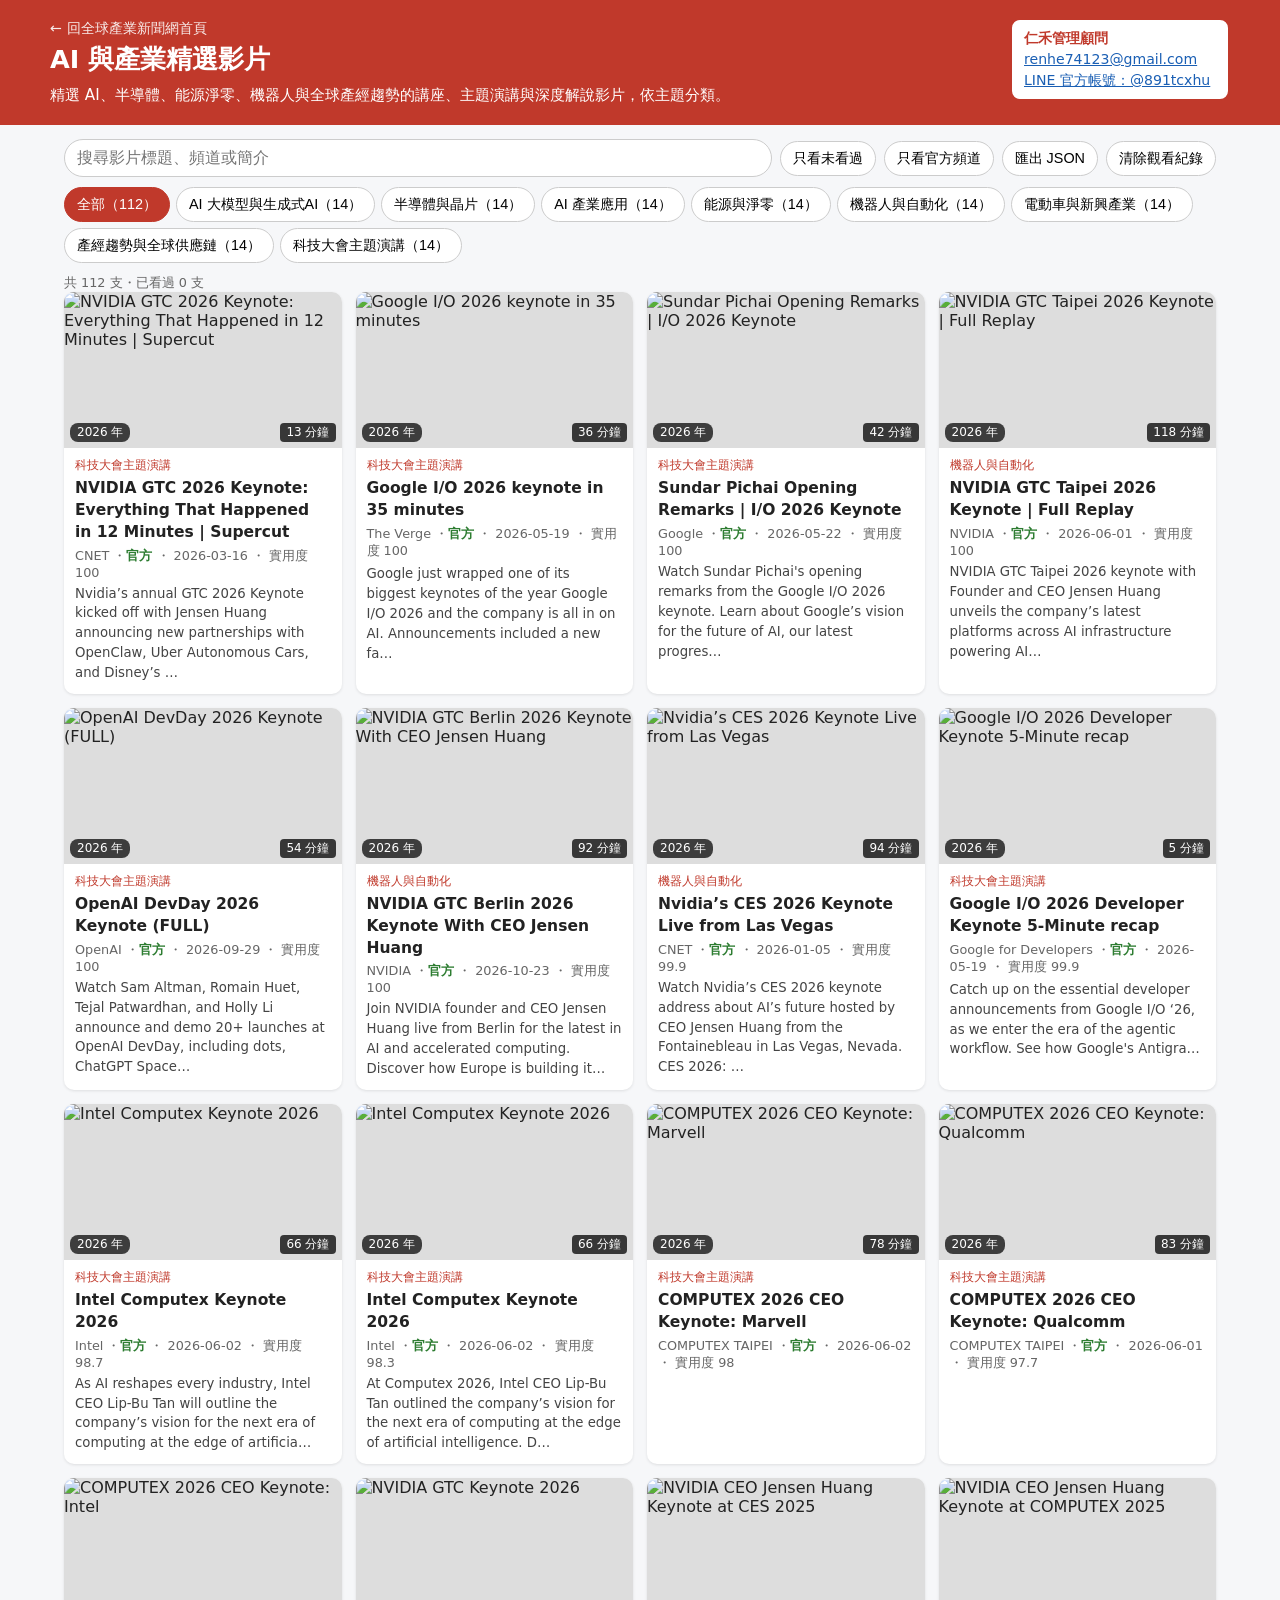
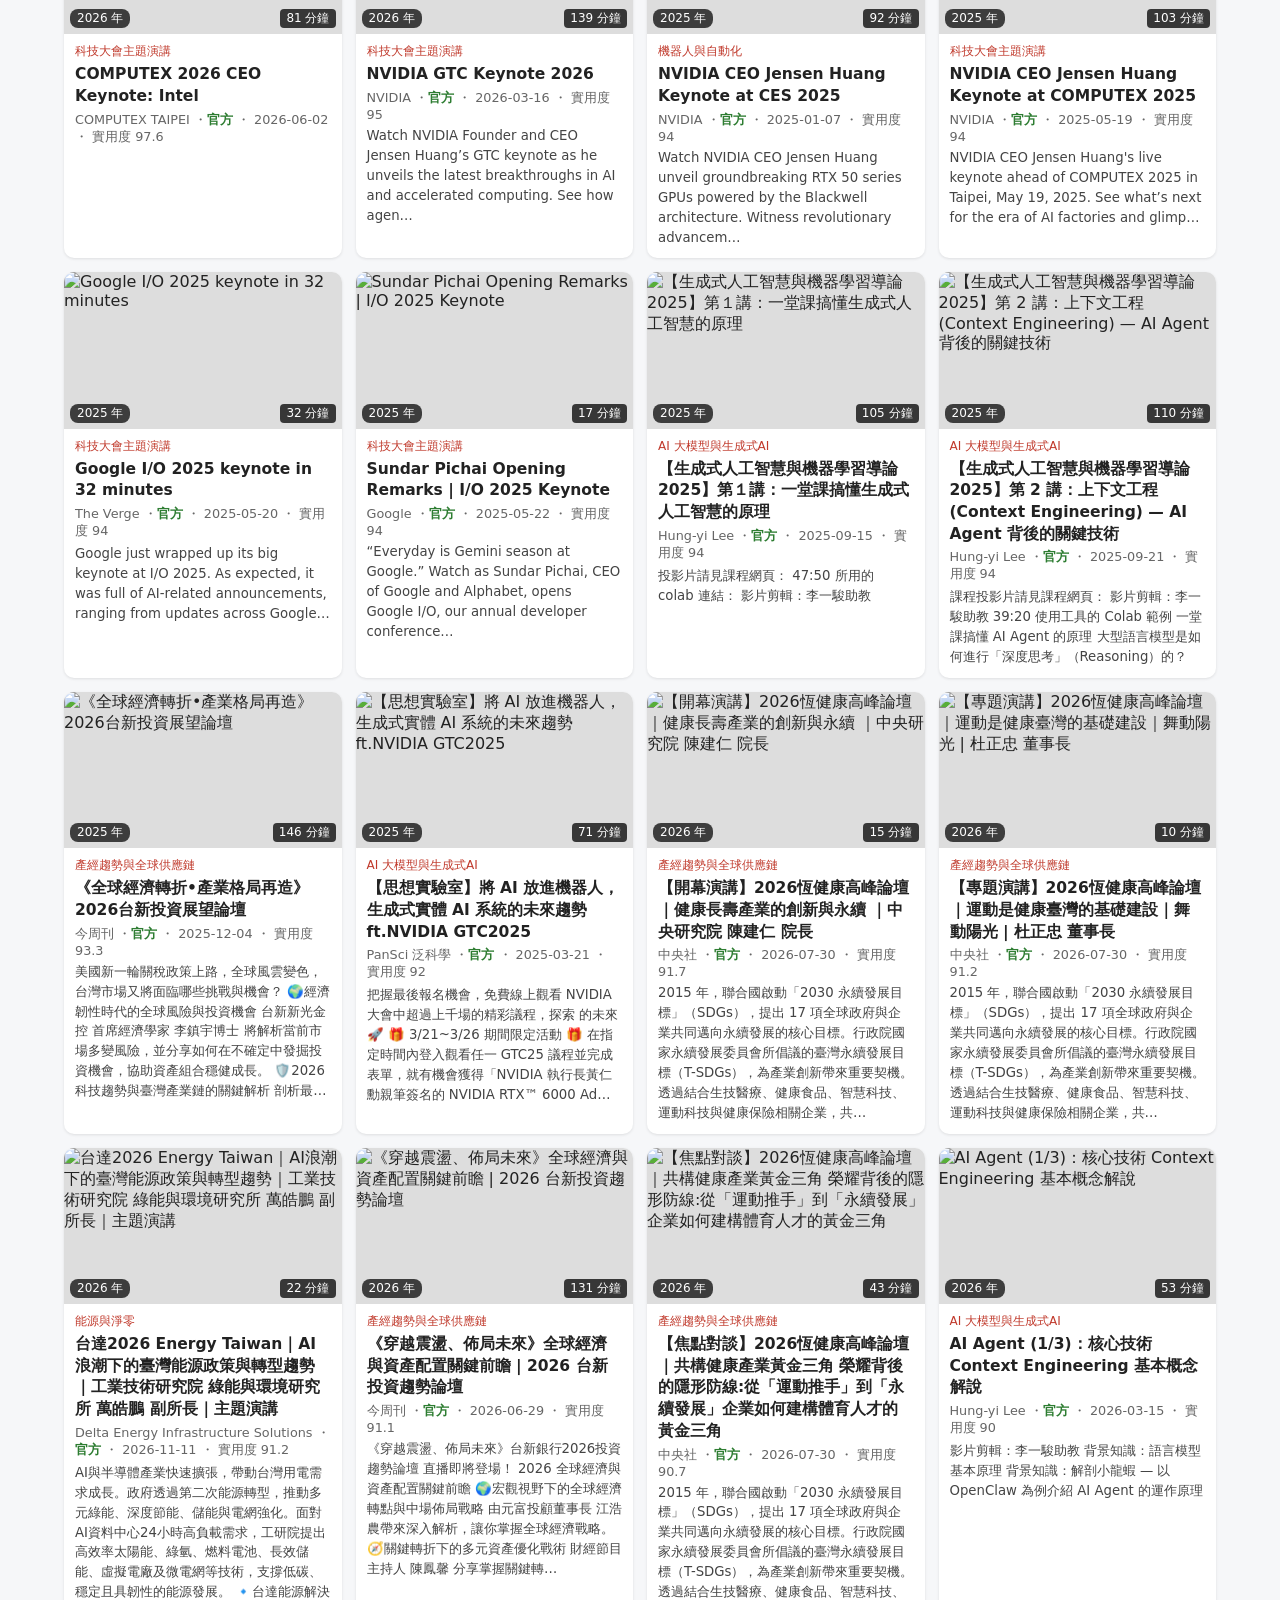
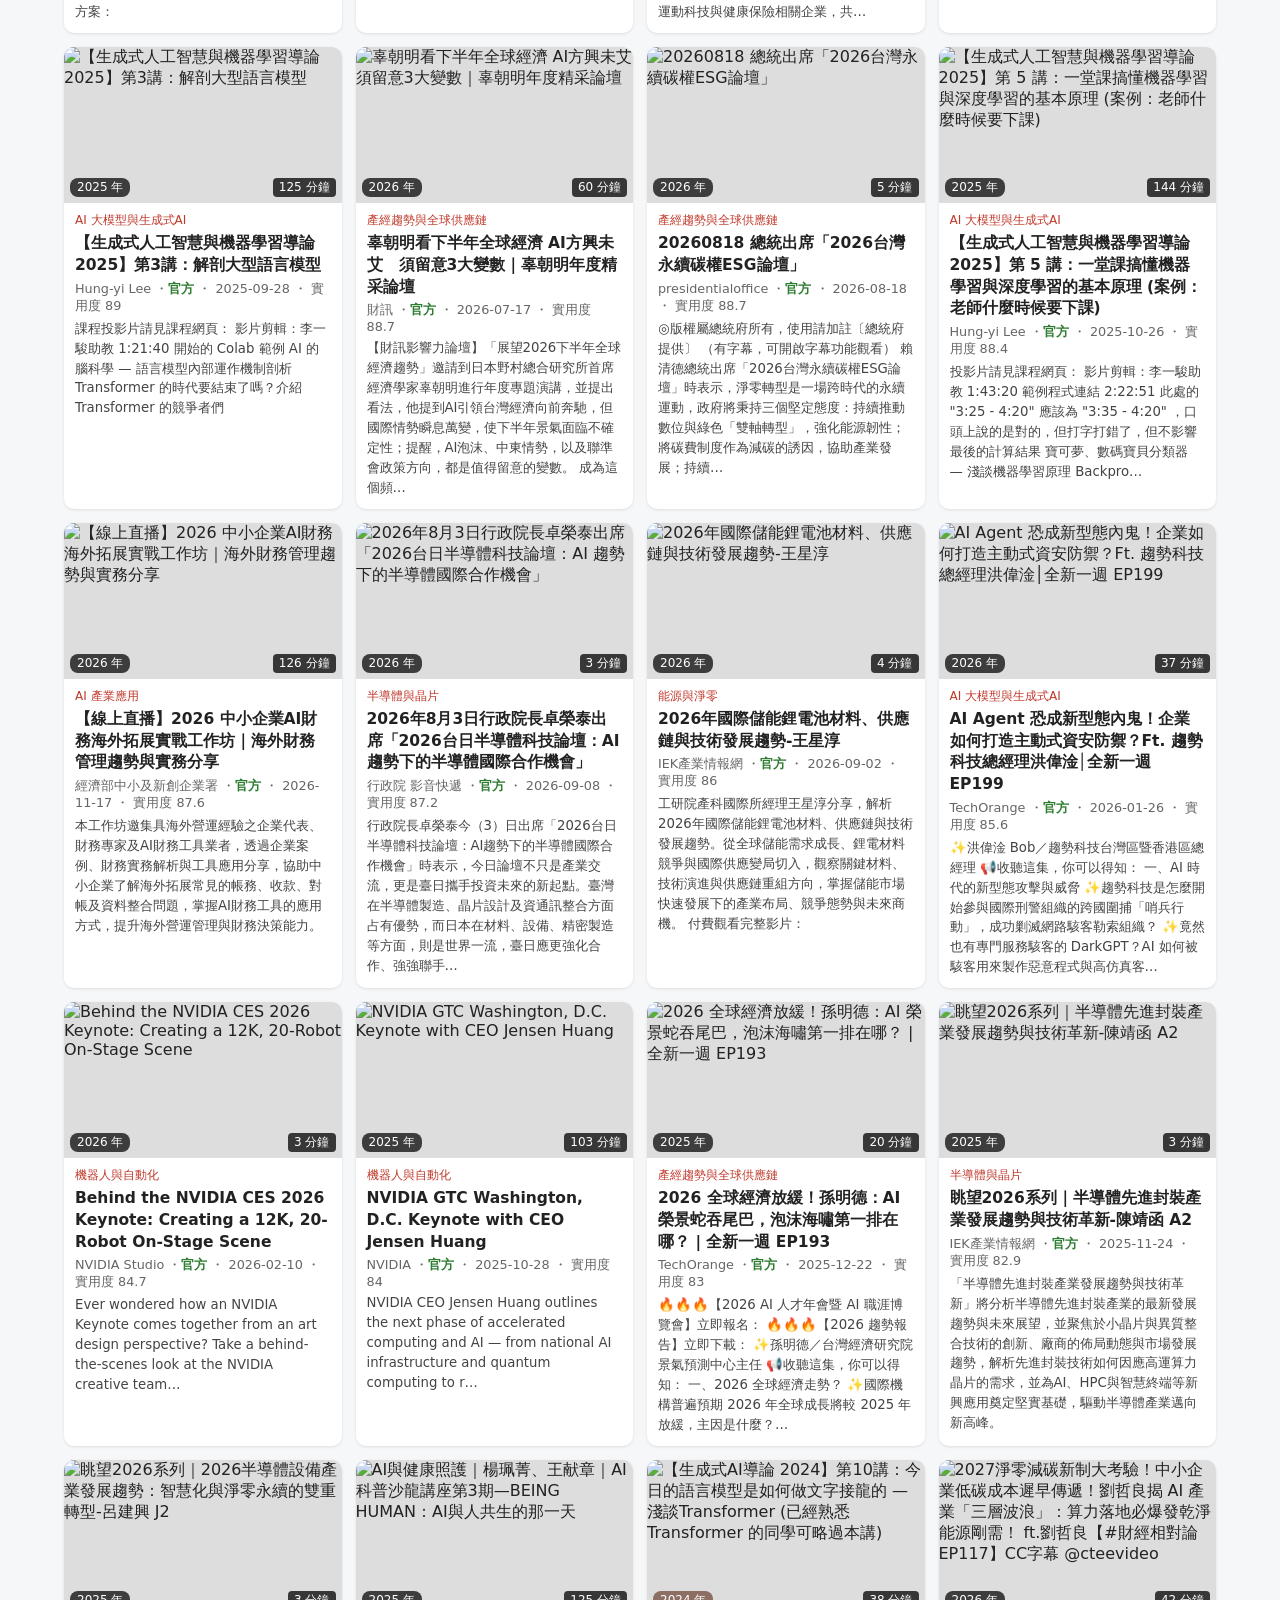
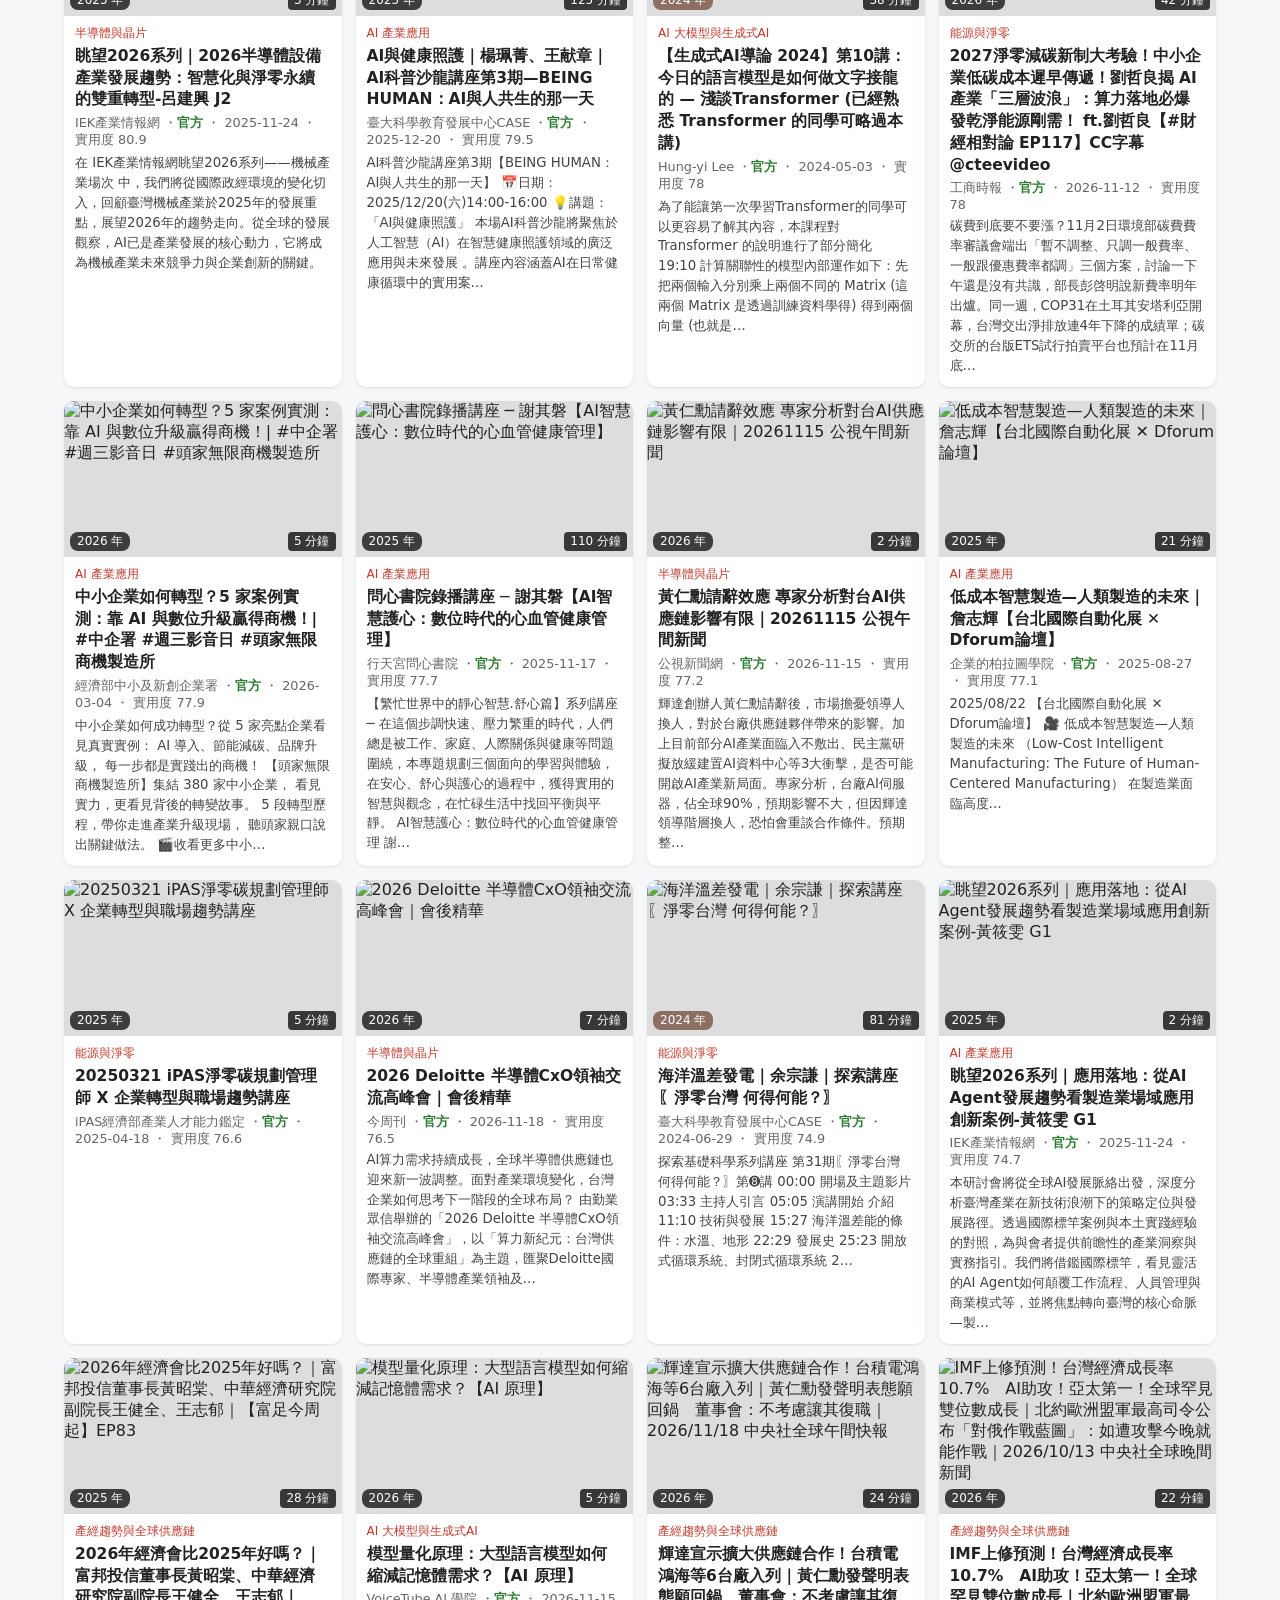
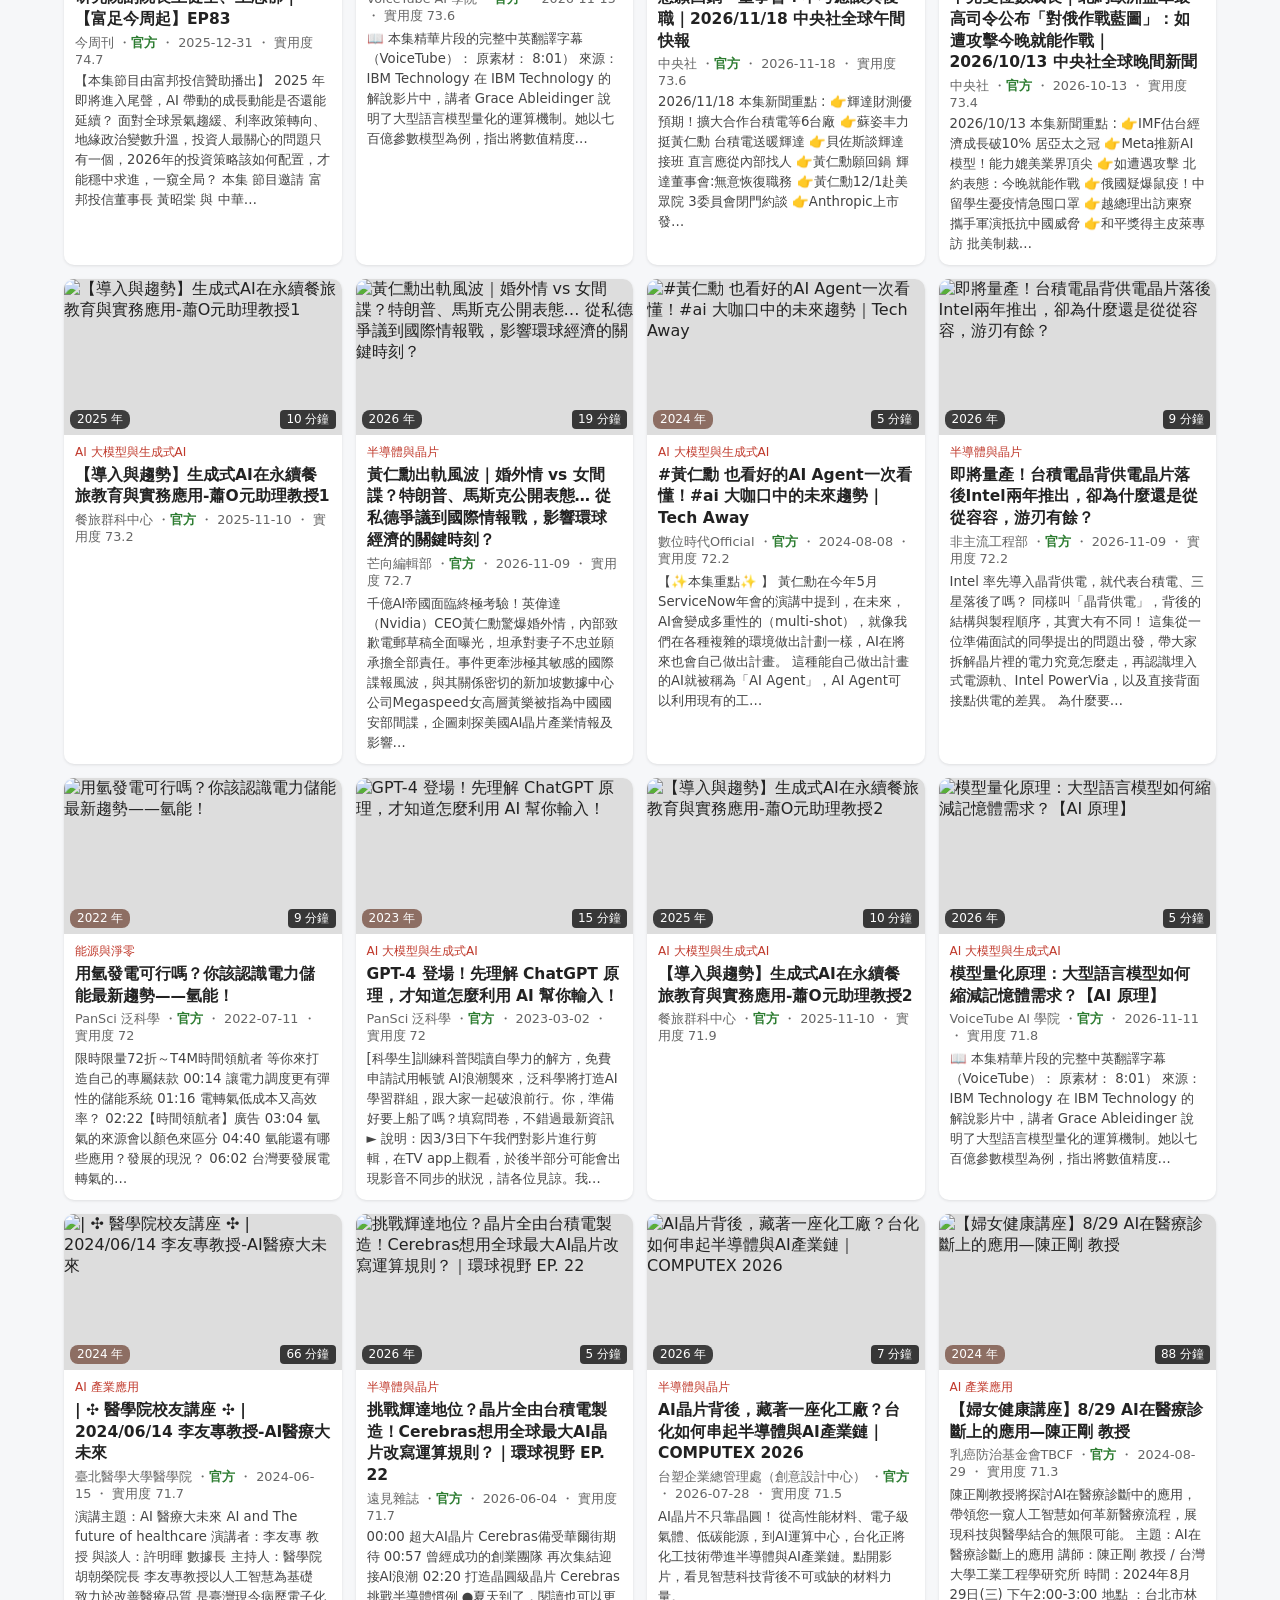
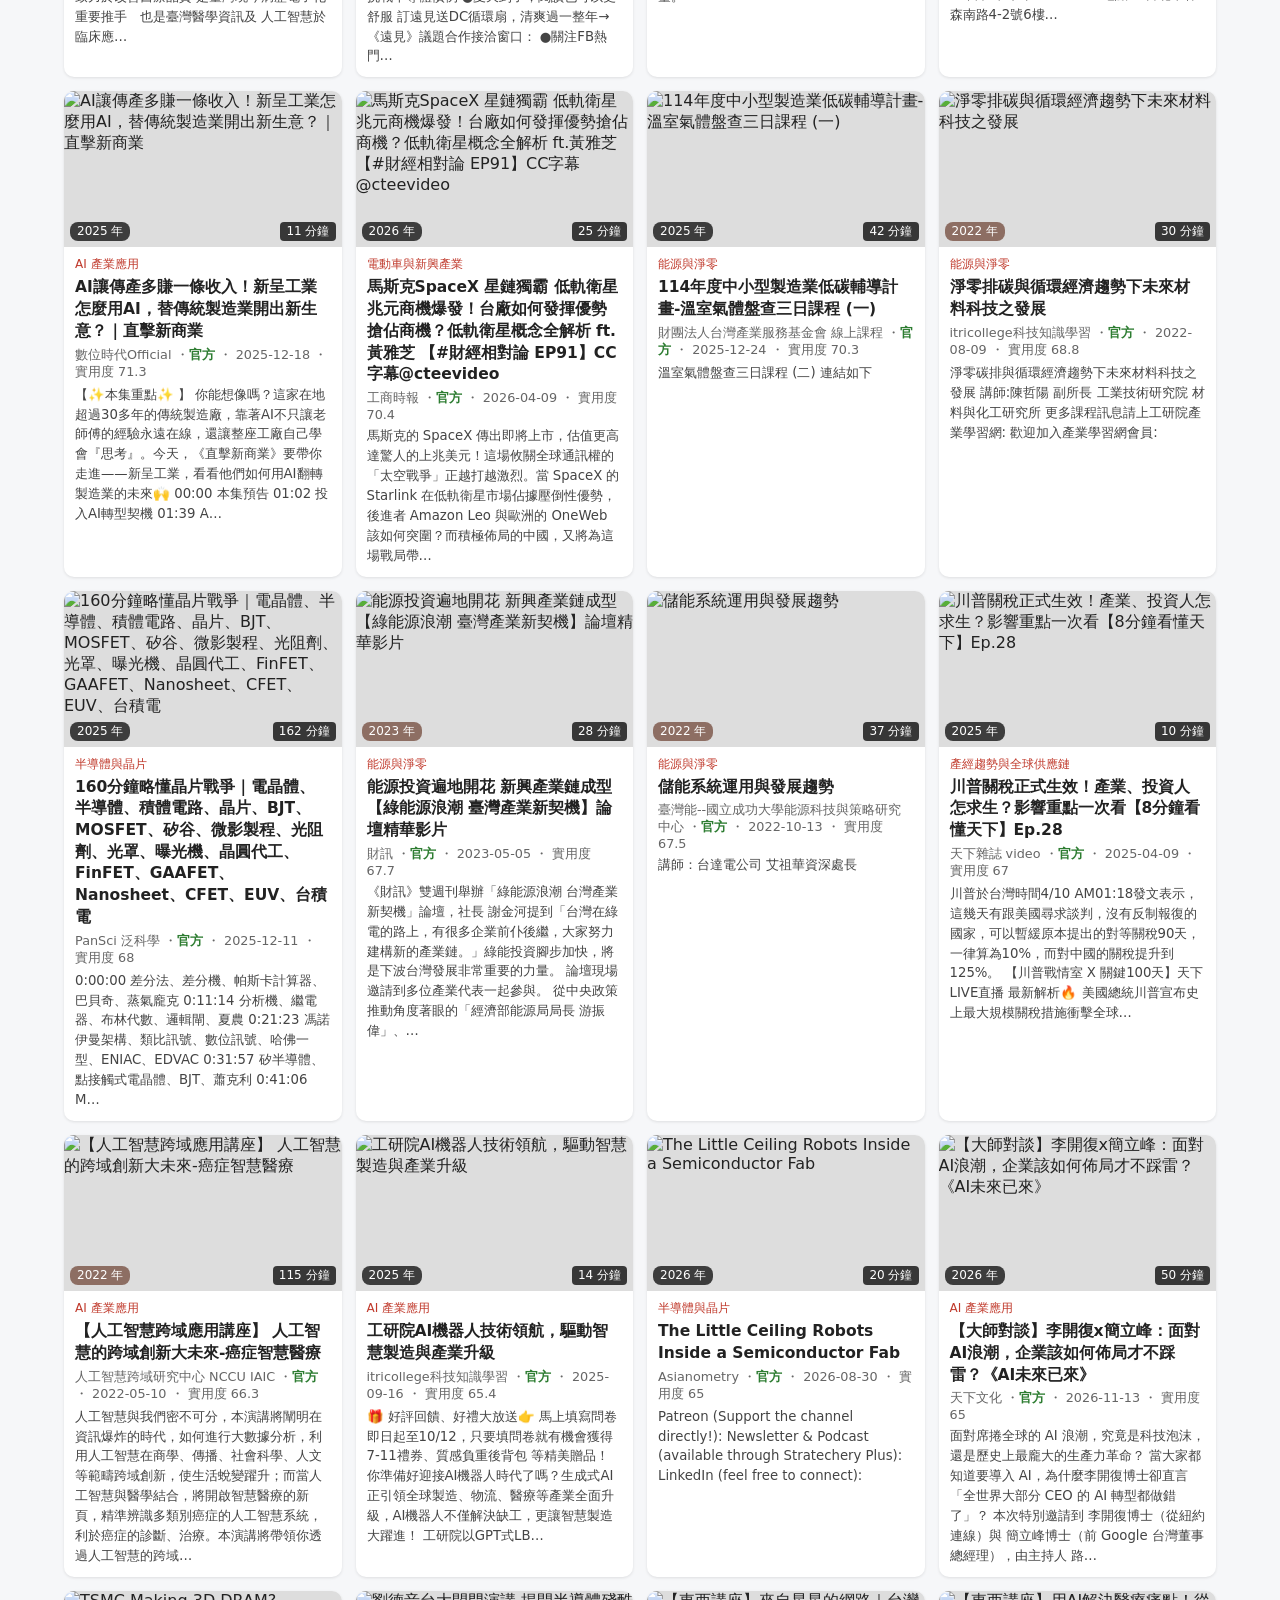
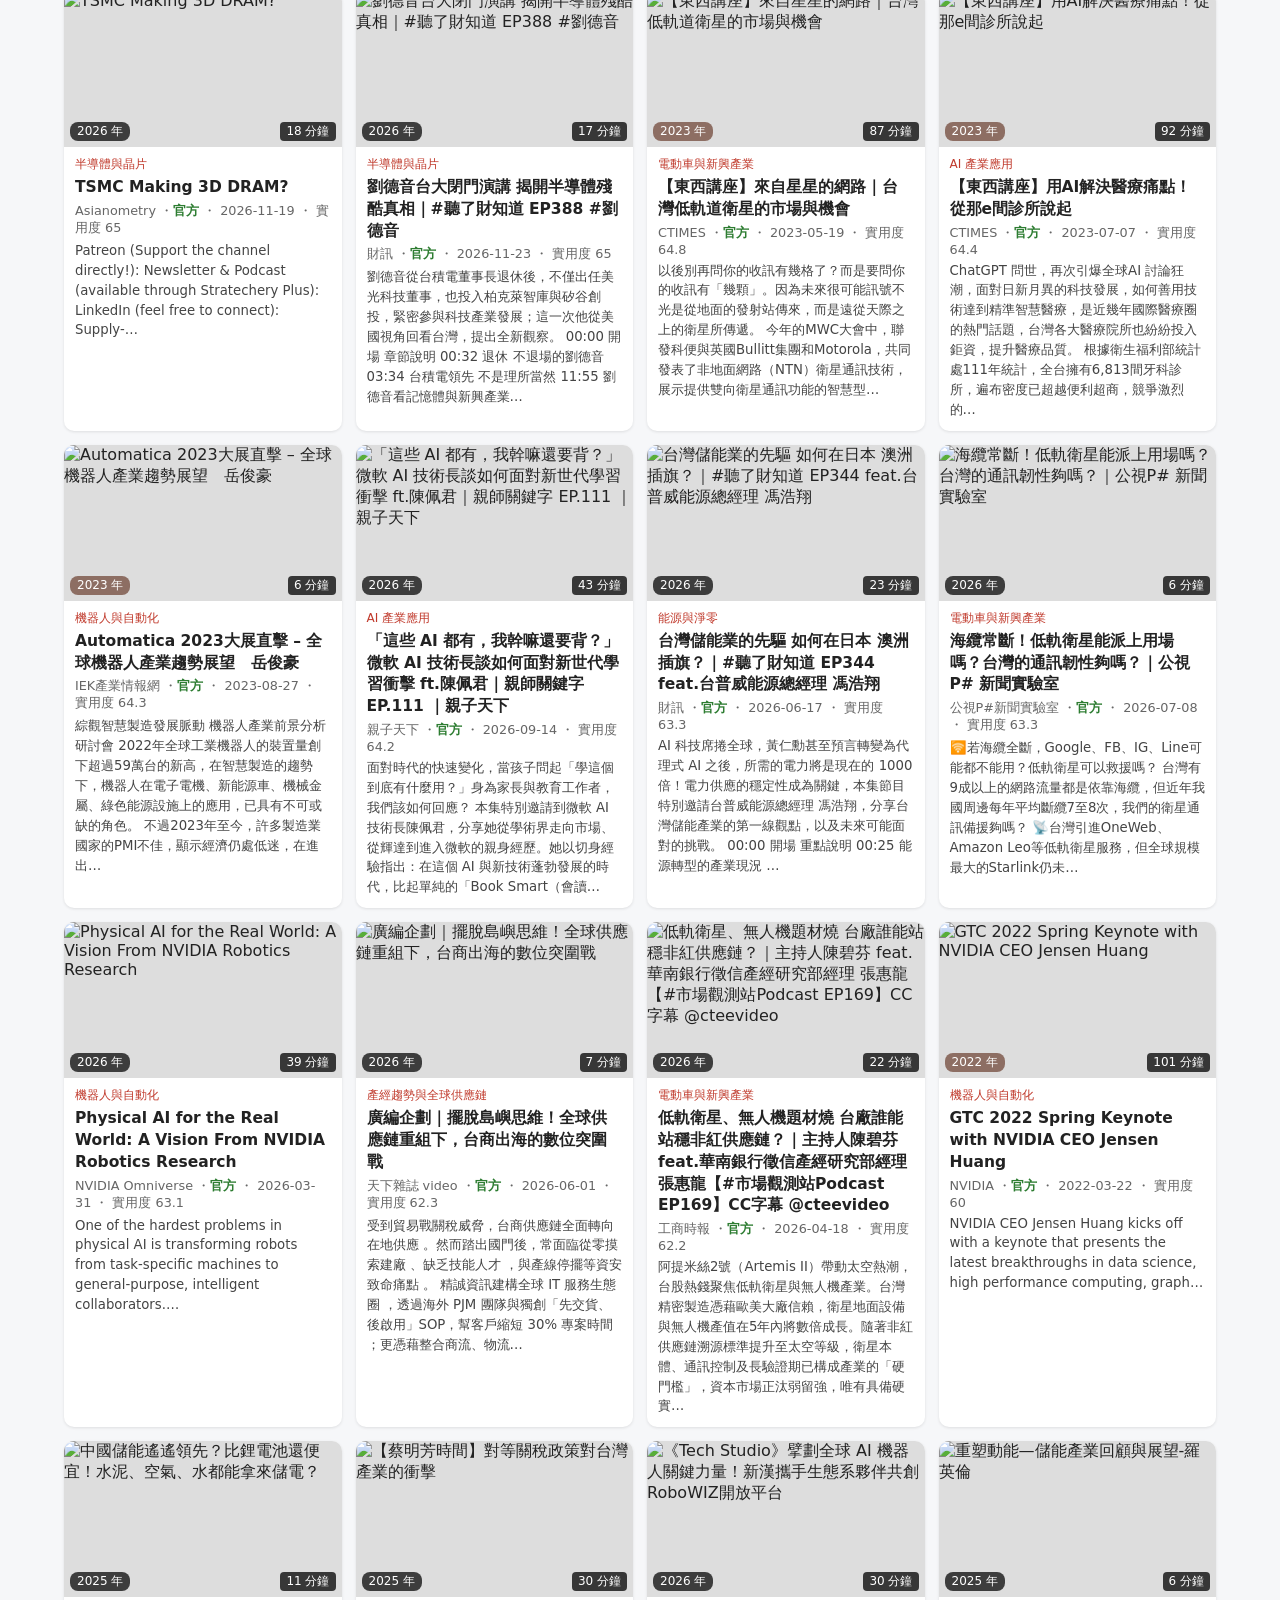
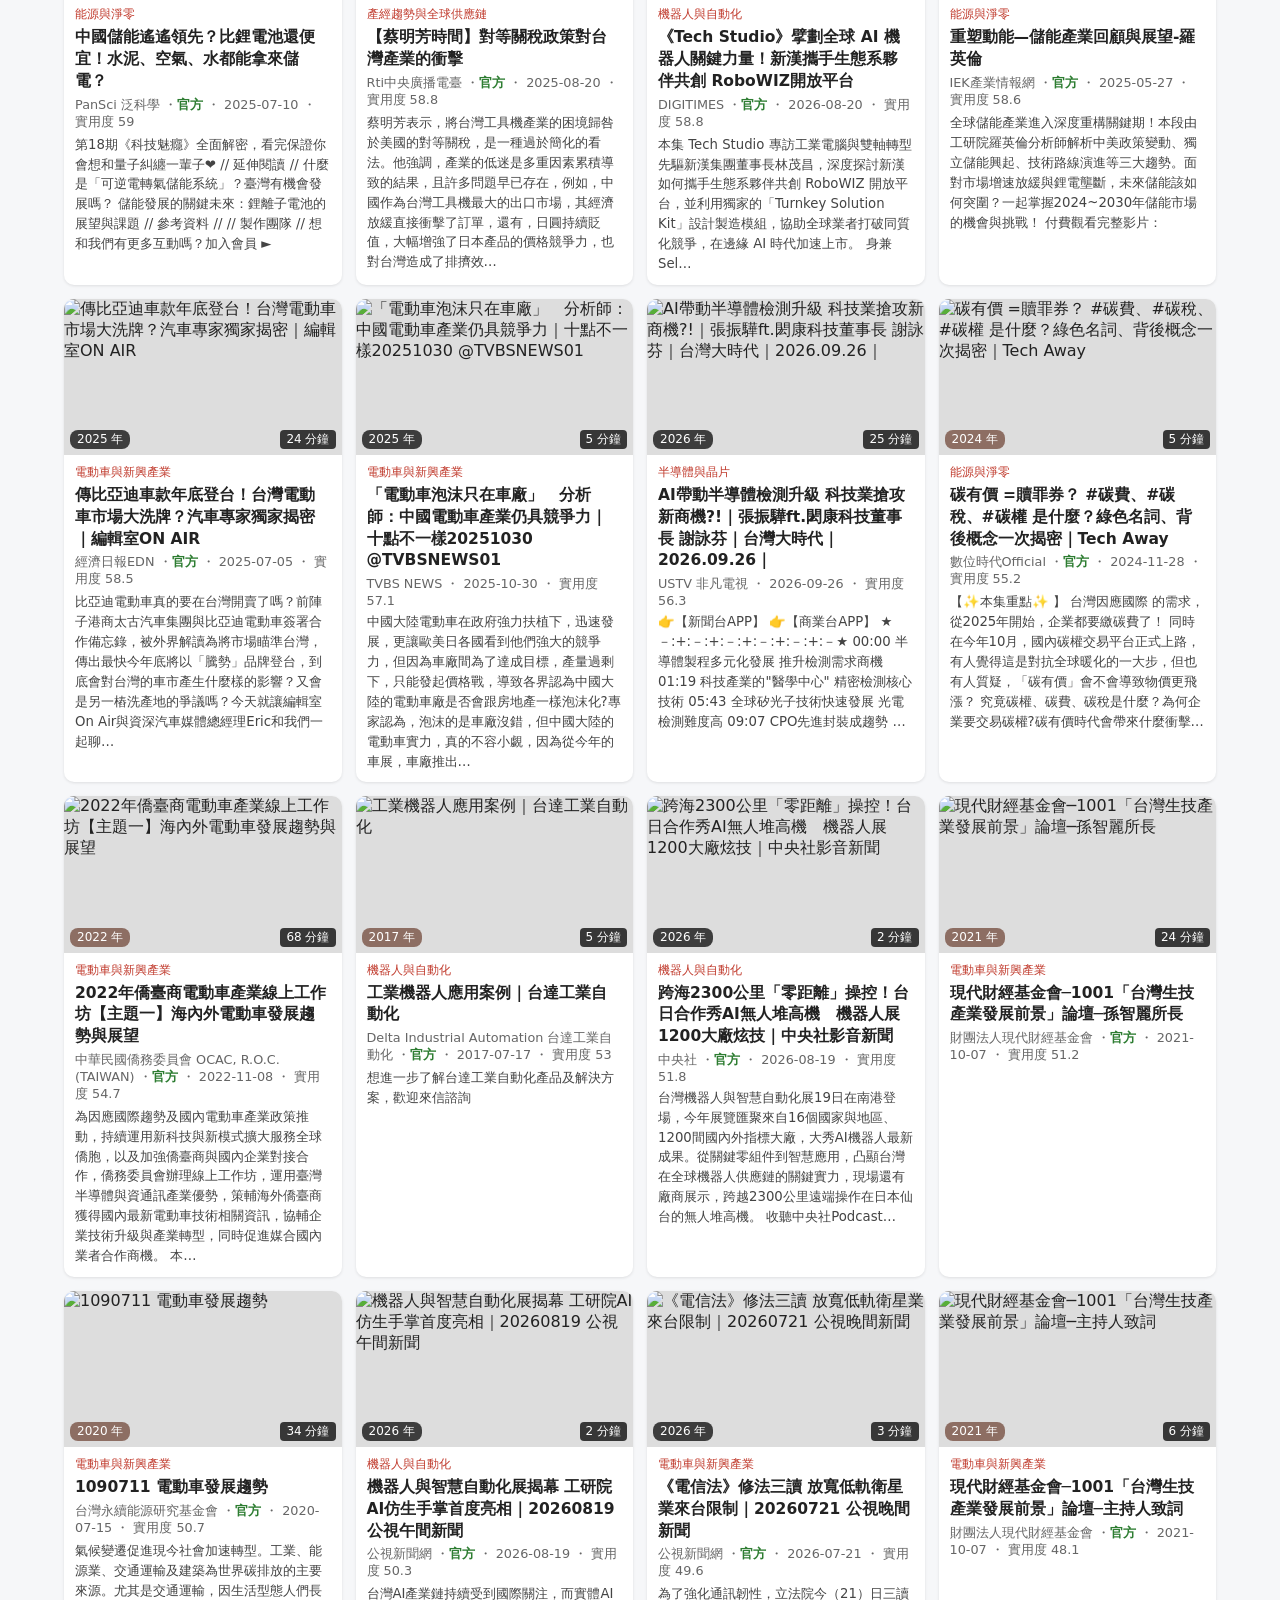
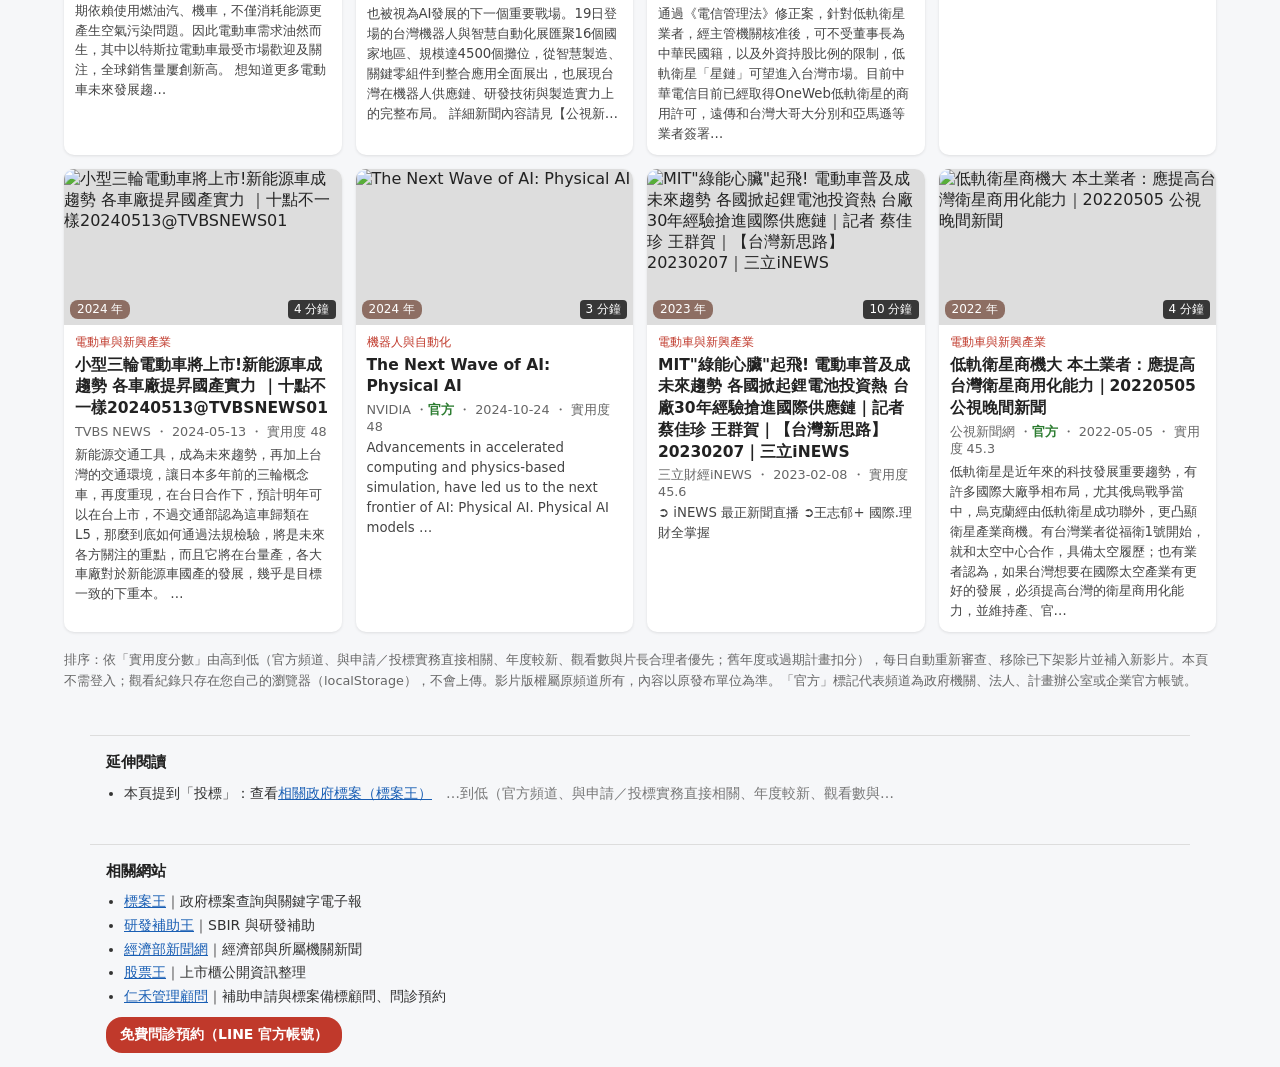
==== videos.html @ 59f11249 "新聞更新 2026-11-25 05:34" ====
<!doctype html><html lang="zh-Hant-TW"><head><meta charset="utf-8"><!-- Google tag (gtag.js) -->
<script async src="https://www.googletagmanager.com/gtag/js?id=G-7374EDFKBH"></script>
<script>window.dataLayer=window.dataLayer||[];function gtag(){dataLayer.push(arguments);}gtag('js',new Date());gtag('config','G-7374EDFKBH');</script>
<meta name="viewport" content="width=device-width,initial-scale=1">
<title>AI 與產業精選影片｜全球產業新聞網</title><meta name="description" content="精選 AI、半導體、能源淨零、機器人與全球產經趨勢的講座、主題演講與深度解說影片，依主題分類。">
<style>
:root{--c:#c0392b}*{box-sizing:border-box}body{margin:0;font-family:system-ui,"Noto Sans TC","PingFang TC",sans-serif;background:#f6f7f9;color:#222}
header{background:var(--c);color:#fff;padding:18px 16px}header .in{max-width:1180px;margin:auto;display:flex;gap:16px;justify-content:space-between;align-items:flex-start;flex-wrap:wrap}
header a.home{color:#fff;text-decoration:none;font-size:.9rem;opacity:.9}h1{margin:4px 0 6px;font-size:1.6rem}header p{margin:0;max-width:720px;line-height:1.6;font-size:.95rem}
.ad{background:#fff;color:#333;border:2px solid var(--c);border-radius:10px;padding:8px 12px;line-height:1.5;font-size:.88rem;min-width:220px}.ad b{color:var(--c)}.ad a{color:#1a5fb4}
main{max-width:1180px;margin:auto;padding:14px}
.bar{display:flex;flex-wrap:wrap;gap:8px;align-items:center;margin-bottom:10px}.bar input{flex:1;min-width:200px;padding:9px 12px;border:1px solid #ccc;border-radius:20px;font-size:1rem}
.btn{border:1px solid #ccc;background:#fff;border-radius:18px;padding:7px 12px;cursor:pointer;font-size:.9rem}.btn.on{background:var(--c);color:#fff;border-color:var(--c)}
.chips{display:flex;flex-wrap:wrap;gap:6px;margin-bottom:12px}
.grid{display:grid;grid-template-columns:repeat(auto-fill,minmax(260px,1fr));gap:14px}
.card{background:#fff;border-radius:10px;overflow:hidden;box-shadow:0 1px 3px rgba(0,0,0,.1);display:flex;flex-direction:column;cursor:pointer}
.th{position:relative;aspect-ratio:16/9;background:#ddd}.th img{width:100%;height:100%;object-fit:cover;display:block}.th .dur{position:absolute;right:6px;bottom:6px;background:rgba(0,0,0,.75);color:#fff;font-size:.75rem;padding:1px 6px;border-radius:4px}
.th .seen{position:absolute;left:6px;top:6px;background:#2e7d32;color:#fff;font-size:.75rem;padding:1px 6px;border-radius:4px}
.card.watched .th img{opacity:.55}.bd{padding:9px 11px 11px;display:flex;flex-direction:column;gap:4px}.bd h3{font-size:.97rem;margin:0;line-height:1.4}
.yr{position:absolute;left:6px;bottom:6px;background:rgba(0,0,0,.72);color:#fff;font-size:.75rem;padding:1px 7px;border-radius:8px}.yr.old{background:#8d6e63}.meta{font-size:.8rem;color:#666}.off{color:#2e7d32;font-weight:600}.sum{font-size:.83rem;color:#444;line-height:1.5}.tag{font-size:.75rem;color:var(--c)}
#modal{position:fixed;inset:0;background:rgba(0,0,0,.8);display:none;align-items:center;justify-content:center;z-index:99;padding:12px}#modal .box{width:min(960px,100%)}#modal iframe{width:100%;aspect-ratio:16/9;border:0;background:#000}
#modal .x{color:#fff;text-align:right;cursor:pointer;font-size:1.4rem}#modal .lk{color:#fff;font-size:.85rem;margin-top:6px}#modal .lk a{color:#9cf}
.note{font-size:.8rem;color:#666;margin:18px 0 6px;line-height:1.6}
</style></head><body>
<header><div class="in"><div><a class="home" href="/">← 回全球產業新聞網首頁</a><h1>AI 與產業精選影片</h1><p>精選 AI、半導體、能源淨零、機器人與全球產經趨勢的講座、主題演講與深度解說影片，依主題分類。</p></div><div class="ad"><b>仁禾管理顧問</b><br><a href="mailto:renhe74123@gmail.com">renhe74123@gmail.com</a><br><a href="https://line.me/R/ti/p/@891tcxhu" target="_blank" rel="noopener">LINE 官方帳號：@891tcxhu</a></div></div></header>
<main>
<div class="bar"><input id="q" type="search" placeholder="搜尋影片標題、頻道或簡介"><button class="btn" id="unseen">只看未看過</button><button class="btn" id="offOnly">只看官方頻道</button><button class="btn" id="exp">匯出 JSON</button><button class="btn" id="clr">清除觀看紀錄</button></div>
<div class="chips" id="cats"></div><div class="meta" id="cnt"></div><div class="grid" id="grid"></div>
<p class="note">排序：依「實用度分數」由高到低（官方頻道、與申請／投標實務直接相關、年度較新、觀看數與片長合理者優先；舊年度或過期計畫扣分），每日自動重新審查、移除已下架影片並補入新影片。本頁不需登入；觀看紀錄只存在您自己的瀏覽器（localStorage），不會上傳。影片版權屬原頻道所有，內容以原發布單位為準。「官方」標記代表頻道為政府機關、法人、計畫辦公室或企業官方帳號。</p>
</main>
<div id="modal"><div class="box"><div class="x" id="mx">✕</div><iframe id="fr" allow="autoplay; encrypted-media; picture-in-picture" allowfullscreen></iframe><div class="lk" id="ml"></div></div></div>
<script id="data" type="application/json">{"cats": ["AI 大模型與生成式AI", "半導體與晶片", "AI 產業應用", "能源與淨零", "機器人與自動化", "電動車與新興產業", "產經趨勢與全球供應鏈", "科技大會主題演講"], "v": [{"id": "X2i_8O75_Os", "t": "NVIDIA GTC 2026 Keynote: Everything That Happened in 12 Minutes | Supercut", "ch": "CNET", "d": "2026-03-16", "c": "科技大會主題演講", "s": "Nvidia’s annual GTC 2026 Keynote kicked off with Jensen Huang announcing new partnerships with OpenClaw, Uber Autonomous Cars, and Disney’s …", "o": true, "m": 13, "p": 100}, {"id": "OMhKgQmeMhI", "t": "Google I/O 2026 keynote in 35 minutes", "ch": "The Verge", "d": "2026-05-19", "c": "科技大會主題演講", "s": "Google just wrapped one of its biggest keynotes of the year Google I/O 2026 and the company is all in on AI. Announcements included a new fa…", "o": true, "m": 36, "p": 100}, {"id": "duHhImuaZGU", "t": "Sundar Pichai Opening Remarks | I/O 2026 Keynote", "ch": "Google", "d": "2026-05-22", "c": "科技大會主題演講", "s": "Watch Sundar Pichai's opening remarks from the Google I/O 2026 keynote. Learn about Google’s vision for the future of AI, our latest progres…", "o": true, "m": 42, "p": 100}, {"id": "wSp6AiNIrsY", "t": "NVIDIA GTC Taipei 2026 Keynote | Full Replay", "ch": "NVIDIA", "d": "2026-06-01", "c": "機器人與自動化", "s": "NVIDIA GTC Taipei 2026 keynote with Founder and CEO Jensen Huang unveils the company’s latest platforms across AI infrastructure powering AI…", "o": true, "m": 118, "p": 100}, {"id": "Fls_onRviPM", "t": "OpenAI DevDay 2026 Keynote (FULL)", "ch": "OpenAI", "d": "2026-09-29", "c": "科技大會主題演講", "s": "Watch Sam Altman, Romain Huet, Tejal Patwardhan, and Holly Li announce and demo 20+ launches at OpenAI DevDay, including dots, ChatGPT Space…", "o": true, "m": 54, "p": 100}, {"id": "v-NGxyPjcrE", "t": "NVIDIA GTC Berlin 2026 Keynote With CEO Jensen Huang", "ch": "NVIDIA", "d": "2026-10-23", "c": "機器人與自動化", "s": "Join NVIDIA founder and CEO Jensen Huang live from Berlin for the latest in AI and accelerated computing. Discover how Europe is building it…", "o": true, "m": 92, "p": 100}, {"id": "L0jJrzFMbP8", "t": "Nvidia’s CES 2026 Keynote Live from Las Vegas", "ch": "CNET", "d": "2026-01-05", "c": "機器人與自動化", "s": "Watch Nvidia’s CES 2026 keynote address about AI’s future hosted by CEO Jensen Huang from the Fontainebleau in Las Vegas, Nevada. CES 2026: …", "o": true, "m": 94, "p": 99.9}, {"id": "FZ-3BjbfNlI", "t": "Google I/O 2026 Developer Keynote 5-Minute recap", "ch": "Google for Developers", "d": "2026-05-19", "c": "科技大會主題演講", "s": "Catch up on the essential developer announcements from Google I/O ‘26, as we enter the era of the agentic workflow. See how Google's Antigra…", "o": true, "m": 5, "p": 99.9}, {"id": "1h_zY377urU", "t": "Intel Computex Keynote 2026", "ch": "Intel", "d": "2026-06-02", "c": "科技大會主題演講", "s": "As AI reshapes every industry, Intel CEO Lip-Bu Tan will outline the company’s vision for the next era of computing at the edge of artificia…", "o": true, "m": 66, "p": 98.7}, {"id": "7HvrdXjdlU8", "t": "Intel Computex Keynote 2026", "ch": "Intel", "d": "2026-06-02", "c": "科技大會主題演講", "s": "At Computex 2026, Intel CEO Lip-Bu Tan outlined the company’s vision for the next era of computing at the edge of artificial intelligence. D…", "o": true, "m": 66, "p": 98.3}, {"id": "1Er0n1pJUgg", "t": "COMPUTEX 2026 CEO Keynote: Marvell", "ch": "COMPUTEX TAIPEI", "d": "2026-06-02", "c": "科技大會主題演講", "s": "", "o": true, "m": 78, "p": 98.0}, {"id": "BH6pg0LY8Fw", "t": "COMPUTEX 2026 CEO Keynote: Qualcomm", "ch": "COMPUTEX TAIPEI", "d": "2026-06-01", "c": "科技大會主題演講", "s": "", "o": true, "m": 83, "p": 97.7}, {"id": "SJ-VzWpgQ5s", "t": "COMPUTEX 2026 CEO Keynote: Intel", "ch": "COMPUTEX TAIPEI", "d": "2026-06-02", "c": "科技大會主題演講", "s": "", "o": true, "m": 81, "p": 97.6}, {"id": "jw_o0xr8MWU", "t": "NVIDIA GTC Keynote 2026", "ch": "NVIDIA", "d": "2026-03-16", "c": "科技大會主題演講", "s": "Watch NVIDIA Founder and CEO Jensen Huang’s GTC keynote as he unveils the latest breakthroughs in AI and accelerated computing. See how agen…", "o": true, "m": 139, "p": 95}, {"id": "k82RwXqZHY8", "t": "NVIDIA CEO Jensen Huang Keynote at CES 2025", "ch": "NVIDIA", "d": "2025-01-07", "c": "機器人與自動化", "s": "Watch NVIDIA CEO Jensen Huang unveil groundbreaking RTX 50 series GPUs powered by the Blackwell architecture. Witness revolutionary advancem…", "o": true, "m": 92, "p": 94}, {"id": "TLzna9__DnI", "t": "NVIDIA CEO Jensen Huang Keynote at COMPUTEX 2025", "ch": "NVIDIA", "d": "2025-05-19", "c": "科技大會主題演講", "s": "NVIDIA CEO Jensen Huang's live keynote ahead of COMPUTEX 2025 in Taipei, May 19, 2025. See what’s next for the era of AI factories and glimp…", "o": true, "m": 103, "p": 94}, {"id": "bDVpI23q8Zg", "t": "Google I/O 2025 keynote in 32 minutes", "ch": "The Verge", "d": "2025-05-20", "c": "科技大會主題演講", "s": "Google just wrapped up its big keynote at I/O 2025. As expected, it was full of AI-related announcements, ranging from updates across Google…", "o": true, "m": 32, "p": 94}, {"id": "eIUqw3_YcCI", "t": "Sundar Pichai Opening Remarks | I/O 2025 Keynote", "ch": "Google", "d": "2025-05-22", "c": "科技大會主題演講", "s": "“Everyday is Gemini season at Google.” Watch as Sundar Pichai, CEO of Google and Alphabet, opens Google I/O, our annual developer conference…", "o": true, "m": 17, "p": 94}, {"id": "TigfpYPJk1s", "t": "【生成式人工智慧與機器學習導論2025】第１講：一堂課搞懂生成式人工智慧的原理", "ch": "Hung-yi Lee", "d": "2025-09-15", "c": "AI 大模型與生成式AI", "s": "投影片請見課程網頁： 47:50 所用的 colab 連結： 影片剪輯：李一駿助教", "o": true, "m": 105, "p": 94}, {"id": "lVdajtNpaGI", "t": "【生成式人工智慧與機器學習導論2025】第 2 講：上下文工程 (Context Engineering) — AI Agent 背後的關鍵技術", "ch": "Hung-yi Lee", "d": "2025-09-21", "c": "AI 大模型與生成式AI", "s": "課程投影片請見課程網頁： 影片剪輯：李一駿助教 39:20 使用工具的 Colab 範例 一堂課搞懂 AI Agent 的原理 大型語言模型是如何進行「深度思考」（Reasoning）的？", "o": true, "m": 110, "p": 94}, {"id": "J_LNtXJWzG0", "t": "《全球經濟轉折•產業格局再造》2026台新投資展望論壇", "ch": "今周刊", "d": "2025-12-04", "c": "產經趨勢與全球供應鏈", "s": "美國新一輪關稅政策上路，全球風雲變色，台灣市場又將面臨哪些挑戰與機會？ 🌍經濟韌性時代的全球風險與投資機會 台新新光金控 首席經濟學家 李鎮宇博士 將解析當前市場多變風險，並分享如何在不確定中發掘投資機會，協助資產組合穩健成長。 🛡️2026科技趨勢與臺灣產業鏈的關鍵解析 剖析最…", "o": true, "m": 146, "p": 93.3}, {"id": "AHPywm0yWLI", "t": "【思想實驗室】將 AI 放進機器人，生成式實體 AI 系統的未來趨勢 ft.NVIDIA GTC2025", "ch": "PanSci 泛科學", "d": "2025-03-21", "c": "AI 大模型與生成式AI", "s": "把握最後報名機會，免費線上觀看 NVIDIA  大會中超過上千場的精彩議程，探索  的未來🚀 🎁 3/21~3/26 期間限定活動 🎁 在指定時間內登入觀看任一 GTC25 議程並完成表單，就有機會獲得「NVIDIA 執行長黃仁勳親筆簽名的 NVIDIA RTX™ 6000 Ad…", "o": true, "m": 71, "p": 92.0}, {"id": "t47aKgeb4cc", "t": "【開幕演講】2026恆健康高峰論壇｜健康長壽產業的創新與永續 ｜中央研究院 陳建仁 院長", "ch": "中央社", "d": "2026-07-30", "c": "產經趨勢與全球供應鏈", "s": "2015 年，聯合國啟動「2030 永續發展目標」（SDGs），提出 17 項全球政府與企業共同邁向永續發展的核心目標。行政院國家永續發展委員會所倡議的臺灣永續發展目標（T-SDGs），為產業創新帶來重要契機。 透過結合生技醫療、健康食品、智慧科技、運動科技與健康保險相關企業，共…", "o": true, "m": 15, "p": 91.7}, {"id": "IW9YnUxAsqI", "t": "【專題演講】2026恆健康高峰論壇｜運動是健康臺灣的基礎建設｜舞動陽光 | 杜正忠 董事長", "ch": "中央社", "d": "2026-07-30", "c": "產經趨勢與全球供應鏈", "s": "2015 年，聯合國啟動「2030 永續發展目標」（SDGs），提出 17 項全球政府與企業共同邁向永續發展的核心目標。行政院國家永續發展委員會所倡議的臺灣永續發展目標（T-SDGs），為產業創新帶來重要契機。 透過結合生技醫療、健康食品、智慧科技、運動科技與健康保險相關企業，共…", "o": true, "m": 10, "p": 91.2}, {"id": "I-oNAAVnCzg", "t": "台達2026 Energy Taiwan｜​AI浪潮下的臺灣能源政策與轉型趨勢｜工業技術研究院 綠能與環境研究所 萬皓鵬 副所長​​｜主題演講", "ch": "Delta Energy Infrastructure Solutions", "d": "2026-11-11", "c": "能源與淨零", "s": "AI與半導體產業快速擴張，帶動台灣用電需求成長。政府透過第二次能源轉型，推動多元綠能、深度節能、儲能與電網強化。面對AI資料中心24小時高負載需求，工研院提出高效率太陽能、綠氫、燃料電池、長效儲能、虛擬電廠及微電網等技術，支撐低碳、穩定且具韌性的能源發展。 🔹台達能源解決方案：", "o": true, "m": 22, "p": 91.2}, {"id": "rpoVvY3DinM", "t": "《穿越震盪、佈局未來》全球經濟與資產配置關鍵前瞻 | 2026 台新投資趨勢論壇", "ch": "今周刊", "d": "2026-06-29", "c": "產經趨勢與全球供應鏈", "s": "《穿越震盪、佈局未來》台新銀行2026投資趨勢論壇 直播即將登場！ 2026 全球經濟與資產配置關鍵前瞻 🌍宏觀視野下的全球經濟轉點與中場佈局戰略 由元富投顧董事長 江浩農帶來深入解析，讓你掌握全球經濟戰略。 🧭關鍵轉折下的多元資產優化戰術 財經節目主持人 陳鳳馨 分享掌握關鍵轉…", "o": true, "m": 131, "p": 91.1}, {"id": "sNRds2JhC50", "t": "【焦點對談】2026恆健康高峰論壇｜共構健康產業黃金三角 榮耀背後的隱形防線:從「運動推手」到「永續發展」企業如何建構體育人才的黃金三角", "ch": "中央社", "d": "2026-07-30", "c": "產經趨勢與全球供應鏈", "s": "2015 年，聯合國啟動「2030 永續發展目標」（SDGs），提出 17 項全球政府與企業共同邁向永續發展的核心目標。行政院國家永續發展委員會所倡議的臺灣永續發展目標（T-SDGs），為產業創新帶來重要契機。 透過結合生技醫療、健康食品、智慧科技、運動科技與健康保險相關企業，共…", "o": true, "m": 43, "p": 90.7}, {"id": "urwDLyNa9FU", "t": "AI Agent (1/3)：核心技術 Context Engineering 基本概念解說", "ch": "Hung-yi Lee", "d": "2026-03-15", "c": "AI 大模型與生成式AI", "s": "影片剪輯：李一駿助教 背景知識：語言模型基本原理 背景知識：解剖小龍蝦 — 以 OpenClaw 為例介紹 AI Agent 的運作原理", "o": true, "m": 53, "p": 90}, {"id": "8iFvM7WUUs8", "t": "【生成式人工智慧與機器學習導論2025】第3講：解剖大型語言模型", "ch": "Hung-yi Lee", "d": "2025-09-28", "c": "AI 大模型與生成式AI", "s": "課程投影片請見課程網頁： 影片剪輯：李一駿助教 1:21:40 開始的 Colab 範例 AI 的腦科學 — 語言模型內部運作機制剖析 Transformer 的時代要結束了嗎？介紹 Transformer 的競爭者們", "o": true, "m": 125, "p": 89}, {"id": "QfAfMEwZ2jU", "t": "辜朝明看下半年全球經濟 AI方興未艾　須留意3大變數｜辜朝明年度精采論壇", "ch": "財訊", "d": "2026-07-17", "c": "產經趨勢與全球供應鏈", "s": "【財訊影響力論壇】「展望2026下半年全球經濟趨勢」邀請到日本野村總合研究所首席經濟學家辜朝明進行年度專題演講，並提出看法，他提到AI引領台灣經濟向前奔馳，但國際情勢瞬息萬變，使下半年景氣面臨不確定性；提醒，AI泡沫、中東情勢，以及聯準會政策方向，都是值得留意的變數。 成為這個頻…", "o": true, "m": 60, "p": 88.7}, {"id": "xQhMMDHbvtM", "t": "20260818 總統出席「2026台灣永續碳權ESG論壇」", "ch": "presidentialoffice", "d": "2026-08-18", "c": "產經趨勢與全球供應鏈", "s": "◎版權屬總統府所有，使用請加註〔總統府提供〕 （有字幕，可開啟字幕功能觀看） 賴清德總統出席「2026台灣永續碳權ESG論壇」時表示，淨零轉型是一場跨時代的永續運動，政府將秉持三個堅定態度：持續推動數位與綠色「雙軸轉型」，強化能源韌性；將碳費制度作為減碳的誘因，協助產業發展；持續…", "o": true, "m": 5, "p": 88.7}, {"id": "Taj1eHmZyWw", "t": "【生成式人工智慧與機器學習導論2025】第 5 講：一堂課搞懂機器學習與深度學習的基本原理 (案例：老師什麼時候要下課)", "ch": "Hung-yi Lee", "d": "2025-10-26", "c": "AI 大模型與生成式AI", "s": "投影片請見課程網頁： 影片剪輯：李一駿助教 1:43:20 範例程式連結 2:22:51 此處的 \"3:25 - 4:20\" 應該為 \"3:35 - 4:20\" ，口頭上說的是對的，但打字打錯了，但不影響最後的計算結果 寶可夢、數碼寶貝分類器 — 淺談機器學習原理 Backpro…", "o": true, "m": 144, "p": 88.4}, {"id": "fUtNCxzuOEM", "t": "【線上直播】2026 中小企業AI財務海外拓展實戰工作坊｜海外財務管理趨勢與實務分享", "ch": "經濟部中小及新創企業署", "d": "2026-11-17", "c": "AI 產業應用", "s": "本工作坊邀集具海外營運經驗之企業代表、財務專家及AI財務工具業者，透過企業案例、財務實務解析與工具應用分享，協助中小企業了解海外拓展常見的帳務、收款、對帳及資料整合問題，掌握AI財務工具的應用方式，提升海外營運管理與財務決策能力。", "o": true, "m": 126, "p": 87.6}, {"id": "i5LLjPRfT-s", "t": "2026年8月3日行政院長卓榮泰出席「2026台日半導體科技論壇：AI 趨勢下的半導體國際合作機會」", "ch": "行政院 影音快遞", "d": "2026-09-08", "c": "半導體與晶片", "s": "行政院長卓榮泰今（3）日出席「2026台日半導體科技論壇：AI趨勢下的半導體國際合作機會」時表示，今日論壇不只是產業交流，更是臺日攜手投資未來的新起點。臺灣在半導體製造、晶片設計及資通訊整合方面占有優勢，而日本在材料、設備、精密製造等方面，則是世界一流，臺日應更強化合作、強強聯手…", "o": true, "m": 3, "p": 87.2}, {"id": "EWITbLTADPI", "t": "2026年國際儲能鋰電池材料、供應鏈與技術發展趨勢-王星淳", "ch": "IEK產業情報網", "d": "2026-09-02", "c": "能源與淨零", "s": "工研院產科國際所經理王星淳分享，解析2026年國際儲能鋰電池材料、供應鏈與技術發展趨勢。從全球儲能需求成長、鋰電材料競爭與國際供應變局切入，觀察關鍵材料、技術演進與供應鏈重組方向，掌握儲能市場快速發展下的產業布局、競爭態勢與未來商機。 付費觀看完整影片：", "o": true, "m": 4, "p": 86.0}, {"id": "WH2PXSTypOk", "t": "AI Agent 恐成新型態內鬼！企業如何打造主動式資安防禦？Ft. 趨勢科技總經理洪偉淦│全新一週 EP199", "ch": "TechOrange", "d": "2026-01-26", "c": "AI 大模型與生成式AI", "s": "✨洪偉淦 Bob／趨勢科技台灣區暨香港區總經理 📢收聽這集，你可以得知： 一、AI 時代的新型態攻擊與威脅 ✨趨勢科技是怎麼開始參與國際刑警組織的跨國圍捕「哨兵行動」，成功剿滅網路駭客勒索組織？ ✨竟然也有專門服務駭客的 DarkGPT？AI 如何被駭客用來製作惡意程式與高仿真客…", "o": true, "m": 37, "p": 85.6}, {"id": "jZjBzAqiutU", "t": "Behind the NVIDIA CES 2026 Keynote: Creating a 12K, 20-Robot On-Stage Scene", "ch": "NVIDIA Studio", "d": "2026-02-10", "c": "機器人與自動化", "s": "Ever wondered how an NVIDIA Keynote comes together from an art design perspective? Take a behind-the-scenes look at the NVIDIA creative team…", "o": true, "m": 3, "p": 84.7}, {"id": "lQHK61IDFH4", "t": "NVIDIA GTC Washington, D.C. Keynote with CEO Jensen Huang", "ch": "NVIDIA", "d": "2025-10-28", "c": "機器人與自動化", "s": "NVIDIA CEO Jensen Huang outlines the next phase of accelerated computing and AI — from national AI infrastructure and quantum computing to r…", "o": true, "m": 103, "p": 84}, {"id": "DYMCZfKlql8", "t": "2026 全球經濟放緩！孫明德：AI 榮景蛇吞尾巴，泡沫海嘯第一排在哪？ | 全新一週 EP193", "ch": "TechOrange", "d": "2025-12-22", "c": "產經趨勢與全球供應鏈", "s": "🔥🔥🔥【2026 AI 人才年會暨 AI 職涯博覽會】立即報名： 🔥🔥🔥【2026 趨勢報告】立即下載： ✨孫明德／台灣經濟研究院景氣預測中心主任 📢收聽這集，你可以得知： 一、2026 全球經濟走勢？ ✨國際機構普遍預期 2026 年全球成長將較 2025 年放緩，主因是什麼？…", "o": true, "m": 20, "p": 83}, {"id": "NcJ9catSZOo", "t": "眺望2026系列｜半導體先進封裝產業發展趨勢與技術革新-陳靖函 A2", "ch": "IEK產業情報網", "d": "2025-11-24", "c": "半導體與晶片", "s": "「半導體先進封裝產業發展趨勢與技術革新」將分析半導體先進封裝產業的最新發展趨勢與未來展望，並聚焦於小晶片與異質整合技術的創新、廠商的佈局動態與市場發展趨勢，解析先進封裝技術如何因應高運算力晶片的需求，並為AI、HPC與智慧終端等新興應用奠定堅實基礎，驅動半導體產業邁向新高峰。", "o": true, "m": 3, "p": 82.9}, {"id": "MYjn7S0guzw", "t": "眺望2026系列｜2026半導體設備產業發展趨勢：智慧化與淨零永續的雙重轉型-呂建興 J2", "ch": "IEK產業情報網", "d": "2025-11-24", "c": "半導體與晶片", "s": "在 IEK產業情報網眺望2026系列——機械產業場次 中，我們將從國際政經環境的變化切入，回顧臺灣機械產業於2025年的發展重點，展望2026年的趨勢走向。從全球的發展觀察，AI已是產業發展的核心動力，它將成為機械產業未來競爭力與企業創新的關鍵。", "o": true, "m": 3, "p": 80.9}, {"id": "BXPhY3z08jw", "t": "AI與健康照護｜楊珮菁、王献章｜AI科普沙龍講座第3期—BEING HUMAN：AI與人共生的那一天", "ch": "臺大科學教育發展中心CASE", "d": "2025-12-20", "c": "AI 產業應用", "s": "AI科普沙龍講座第3期【BEING HUMAN：AI與人共生的那一天】 📅日期：2025/12/20(六)14:00-16:00 💡講題：「AI與健康照護」 本場AI科普沙龍將聚焦於人工智慧（AI）在智慧健康照護領域的廣泛應用與未來發展 。講座內容涵蓋AI在日常健康循環中的實用案…", "o": true, "m": 125, "p": 79.5}, {"id": "uhNsUCb2fJI", "t": "【生成式AI導論 2024】第10講：今日的語言模型是如何做文字接龍的 — 淺談Transformer (已經熟悉 Transformer 的同學可略過本講)", "ch": "Hung-yi Lee", "d": "2024-05-03", "c": "AI 大模型與生成式AI", "s": "為了能讓第一次學習Transformer的同學可以更容易了解其內容，本課程對 Transformer 的說明進行了部分簡化 19:10 計算關聯性的模型內部運作如下：先把兩個輸入分別乘上兩個不同的 Matrix (這兩個 Matrix 是透過訓練資料學得) 得到兩個向量 (也就是…", "o": true, "m": 38, "p": 78.0}, {"id": "K5IdYzwP7Yc", "t": "2027淨零減碳新制大考驗！中小企業低碳成本遲早傳遞！劉哲良揭 AI 產業「三層波浪」：算力落地必爆發乾淨能源剛需！ ft.劉哲良【#財經相對論 EP117】CC字幕 @cteevideo", "ch": "工商時報", "d": "2026-11-12", "c": "能源與淨零", "s": "碳費到底要不要漲？11月2日環境部碳費費率審議會端出「暫不調整、只調一般費率、一般跟優惠費率都調」三個方案，討論一下午還是沒有共識，部長彭啓明說新費率明年出爐。同一週，COP31在土耳其安塔利亞開幕，台灣交出淨排放連4年下降的成績單；碳交所的台版ETS試行拍賣平台也預計在11月底…", "o": true, "m": 42, "p": 78.0}, {"id": "DKtAJX0p9UY", "t": "中小企業如何轉型？5 家案例實測：靠 AI 與數位升級贏得商機！| #中企署 #週三影音日 #頭家無限商機製造所", "ch": "經濟部中小及新創企業署", "d": "2026-03-04", "c": "AI 產業應用", "s": "中小企業如何成功轉型？從 5 家亮點企業看見真實實例： AI 導入、節能減碳、品牌升級， 每一步都是實踐出的商機！ 【頭家無限商機製造所】集結 380 家中小企業， 看見實力，更看見背後的轉變故事。 5 段轉型歷程，帶你走進產業升級現場， 聽頭家親口說出關鍵做法。 🎬收看更多中小…", "o": true, "m": 5, "p": 77.9}, {"id": "eFrzPmC1xtE", "t": "問心書院錄播講座 ─ 謝其磐【AI智慧護心：數位時代的心血管健康管理】", "ch": "行天宮問心書院", "d": "2025-11-17", "c": "AI 產業應用", "s": "【繁忙世界中的靜心智慧.舒心篇】系列講座 ─ 在這個步調快速、壓力繁重的時代，人們總是被工作、家庭、人際關係與健康等問題圍繞，本專題規劃三個面向的學習與體驗，在安心、舒心與護心的過程中，獲得實用的智慧與觀念，在忙碌生活中找回平衡與平靜。 AI智慧護心：數位時代的心血管健康管理 謝…", "o": true, "m": 110, "p": 77.7}, {"id": "vK-ewz1Jv4c", "t": "黃仁勳請辭效應 專家分析對台AI供應鏈影響有限｜20261115 公視午間新聞", "ch": "公視新聞網", "d": "2026-11-15", "c": "半導體與晶片", "s": "輝達創辦人黃仁勳請辭後，市場擔憂領導人換人，對於台廠供應鏈夥伴帶來的影響。加上目前部分AI產業面臨入不敷出、民主黨研擬放緩建置AI資料中心等3大衝擊，是否可能開啟AI產業新局面。專家分析，台廠AI伺服器，佔全球90%，預期影響不大，但因輝達領導階層換人，恐怕會重談合作條件。預期整…", "o": true, "m": 2, "p": 77.2}, {"id": "5tGQGYcf1Zs", "t": "低成本智慧製造—人類製造的未來｜詹志輝【台北國際自動化展 ✕ Dforum論壇】", "ch": "企業的柏拉圖學院", "d": "2025-08-27", "c": "AI 產業應用", "s": "2025/08/22 【台北國際自動化展 ✕ Dforum論壇】 🎥 低成本智慧製造—人類製造的未來 （Low-Cost Intelligent Manufacturing: The Future of Human-Centered Manufacturing） 在製造業面臨高度…", "o": true, "m": 21, "p": 77.1}, {"id": "CqTnqweLtj0", "t": "20250321 iPAS淨零碳規劃管理師 X 企業轉型與職場趨勢講座", "ch": "iPAS經濟部產業人才能力鑑定", "d": "2025-04-18", "c": "能源與淨零", "s": "", "o": true, "m": 5, "p": 76.6}, {"id": "DATCCBqcsXY", "t": "2026 Deloitte 半導體CxO領袖交流高峰會｜會後精華", "ch": "今周刊", "d": "2026-11-18", "c": "半導體與晶片", "s": "AI算力需求持續成長，全球半導體供應鏈也迎來新一波調整。面對產業環境變化，台灣企業如何思考下一階段的全球布局？ 由勤業眾信舉辦的「2026 Deloitte 半導體CxO領袖交流高峰會」，以「算力新紀元：台灣供應鏈的全球重組」為主題，匯聚Deloitte國際專家、半導體產業領袖及…", "o": true, "m": 7, "p": 76.5}, {"id": "ySRDTxwQMEc", "t": "海洋溫差發電｜余宗謙｜探索講座〖淨零台灣 何得何能？〗", "ch": "臺大科學教育發展中心CASE", "d": "2024-06-29", "c": "能源與淨零", "s": "探索基礎科學系列講座 第31期〖淨零台灣 何得何能？〗第➑講 00:00 開場及主題影片 03:33 主持人引言 05:05 演講開始  介紹 11:10  技術與發展 15:27 海洋溫差能的條件：水溫、地形 22:29  發展史 25:23 開放式循環系統、封閉式循環系統 2…", "o": true, "m": 81, "p": 74.9}, {"id": "sggsX1yw_1c", "t": "眺望2026系列｜應用落地：從AI Agent發展趨勢看製造業場域應用創新案例-黃筱雯 G1", "ch": "IEK產業情報網", "d": "2025-11-24", "c": "AI 產業應用", "s": "本研討會將從全球AI發展脈絡出發，深度分析臺灣產業在新技術浪潮下的策略定位與發展路徑。透過國際標竿案例與本土實踐經驗的對照，為與會者提供前瞻性的產業洞察與實務指引。我們將借鑑國際標竿，看見靈活的AI Agent如何顛覆工作流程、人員管理與商業模式等，並將焦點轉向臺灣的核心命脈—製…", "o": true, "m": 2, "p": 74.7}, {"id": "Dfm7YmLdLRg", "t": "2026年經濟會比2025年好嗎？｜富邦投信董事長黃昭棠、中華經濟研究院副院長王健全、王志郁｜【富足今周起】EP83", "ch": "今周刊", "d": "2025-12-31", "c": "產經趨勢與全球供應鏈", "s": "【本集節目由富邦投信贊助播出】 2025 年即將進入尾聲，AI 帶動的成長動能是否還能延續？ 面對全球景氣趨緩、利率政策轉向、地緣政治變數升溫，投資人最關心的問題只有一個，2026年的投資策略該如何配置，才能穩中求進，一窺全局？ 本集  節目邀請 富邦投信董事長 黃昭棠 與 中華…", "o": true, "m": 28, "p": 74.7}, {"id": "K6X6ucmUtB4", "t": "模型量化原理：大型語言模型如何縮減記憶體需求？【AI 原理】", "ch": "VoiceTube AI 學院", "d": "2026-11-15", "c": "AI 大模型與生成式AI", "s": "📖 本集精華片段的完整中英翻譯字幕（VoiceTube）： 原素材： 8:01） 來源：IBM Technology 在 IBM Technology 的解說影片中，講者 Grace Ableidinger 說明了大型語言模型量化的運算機制。她以七百億參數模型為例，指出將數值精度…", "o": true, "m": 5, "p": 73.6}, {"id": "NQ7DeovbK5E", "t": "輝達宣示擴大供應鏈合作！台積電鴻海等6台廠入列｜黃仁勳發聲明表態願回鍋　董事會：不考慮讓其復職｜2026/11/18 中央社全球午間快報", "ch": "中央社", "d": "2026-11-18", "c": "產經趨勢與全球供應鏈", "s": "2026/11/18 本集新聞重點 : 👉輝達財測優預期！擴大合作台積電等6台廠 👉蘇姿丰力挺黃仁勳  台積電送暖輝達 👉貝佐斯談輝達接班  直言應從內部找人 👉黃仁勳願回鍋  輝達董事會:無意恢復職務 👉黃仁勳12/1赴美眾院  3委員會閉門約談 👉Anthropic上市  發…", "o": true, "m": 24, "p": 73.6}, {"id": "cvsfm-MBS0k", "t": "IMF上修預測！台灣經濟成長率10.7%　AI助攻！亞太第一！全球罕見雙位數成長｜北約歐洲盟軍最高司令公布「對俄作戰藍圖」：如遭攻擊今晚就能作戰｜2026/10/13 中央社全球晚間新聞", "ch": "中央社", "d": "2026-10-13", "c": "產經趨勢與全球供應鏈", "s": "2026/10/13 本集新聞重點 : 👉IMF估台經濟成長破10%  居亞太之冠 👉Meta推新AI模型！能力媲美業界頂尖 👉如遭遇攻擊  北約表態：今晚就能作戰 👉俄國疑爆鼠疫！中留學生憂疫情急囤口罩 👉越總理出訪柬寮  攜手軍演抵抗中國威脅 👉和平獎得主皮萊專訪  批美制裁…", "o": true, "m": 22, "p": 73.4}, {"id": "AZWpN8pHfn0", "t": "【導入與趨勢】生成式AI在永續餐旅教育與實務應用-蕭O元助理教授1", "ch": "餐旅群科中心", "d": "2025-11-10", "c": "AI 大模型與生成式AI", "s": "", "o": true, "m": 10, "p": 73.2}, {"id": "8axAs-vXqXo", "t": "黃仁勳出軌風波｜婚外情 vs 女間諜？特朗普、馬斯克公開表態… 從私德爭議到國際情報戰，影響環球經濟的關鍵時刻？", "ch": "芒向編輯部", "d": "2026-11-09", "c": "半導體與晶片", "s": "千億AI帝國面臨終極考驗！英偉達（Nvidia）CEO黃仁勳驚爆婚外情，內部致歉電郵草稿全面曝光，坦承對妻子不忠並願承擔全部責任。事件更牽涉極其敏感的國際諜報風波，與其關係密切的新加坡數據中心公司Megaspeed女高層黃樂被指為中國國安部間諜，企圖刺探美國AI晶片產業情報及影響…", "o": true, "m": 19, "p": 72.7}, {"id": "hH2HkAqOPxE", "t": "#黃仁勳 也看好的AI Agent一次看懂！#ai 大咖口中的未來趨勢｜Tech Away", "ch": "數位時代Official", "d": "2024-08-08", "c": "AI 大模型與生成式AI", "s": "【✨本集重點✨ 】 黃仁勳在今年5月ServiceNow年會的演講中提到，在未來，AI會變成多重性的（multi-shot），就像我們在各種複雜的環境做出計劃一樣，AI在將來也會自己做出計畫。 這種能自己做出計畫的AI就被稱為「AI Agent」，AI Agent可以利用現有的工…", "o": true, "m": 5, "p": 72.2}, {"id": "lLbX6T3MeAc", "t": "即將量產！台積電晶背供電晶片落後Intel兩年推出，卻為什麼還是從從容容，游刃有餘？", "ch": "非主流工程部", "d": "2026-11-09", "c": "半導體與晶片", "s": "Intel 率先導入晶背供電，就代表台積電、三星落後了嗎？ 同樣叫「晶背供電」，背後的結構與製程順序，其實大有不同！ 這集從一位準備面試的同學提出的問題出發，帶大家拆解晶片裡的電力究竟怎麼走，再認識埋入式電源軌、Intel PowerVia，以及直接背面接點供電的差異。 為什麼要…", "o": true, "m": 9, "p": 72.2}, {"id": "dfnWmOa9n0w", "t": "用氫發電可行嗎？你該認識電力儲能最新趨勢——氫能！", "ch": "PanSci 泛科學", "d": "2022-07-11", "c": "能源與淨零", "s": "限時限量72折～T4M時間領航者 等你來打造自己的專屬錶款 00:14 讓電力調度更有彈性的儲能系統 01:16 電轉氣低成本又高效率？ 02:22【時間領航者】廣告 03:04 氫氣的來源會以顏色來區分 04:40 氫能還有哪些應用？發展的現況？ 06:02 台灣要發展電轉氣的…", "o": true, "m": 9, "p": 72}, {"id": "sL1BNTU-4PI", "t": "GPT-4 登場！先理解 ChatGPT 原理，才知道怎麼利用 AI 幫你輸入！", "ch": "PanSci 泛科學", "d": "2023-03-02", "c": "AI 大模型與生成式AI", "s": "[科學生]訓練科普閱讀自學力的解方，免費申請試用帳號 AI浪潮襲來，泛科學將打造AI 學習群組，跟大家一起破浪前行。你，準備好要上船了嗎？填寫問卷，不錯過最新資訊► 說明：因3/3日下午我們對影片進行剪輯，在TV app上觀看，於後半部分可能會出現影音不同步的狀況，請各位見諒。我…", "o": true, "m": 15, "p": 72}, {"id": "69wVpVCAdQs", "t": "【導入與趨勢】生成式AI在永續餐旅教育與實務應用-蕭O元助理教授2", "ch": "餐旅群科中心", "d": "2025-11-10", "c": "AI 大模型與生成式AI", "s": "", "o": true, "m": 10, "p": 71.9}, {"id": "DY1Y6mdLHxI", "t": "模型量化原理：大型語言模型如何縮減記憶體需求？【AI 原理】", "ch": "VoiceTube AI 學院", "d": "2026-11-11", "c": "AI 大模型與生成式AI", "s": "📖 本集精華片段的完整中英翻譯字幕（VoiceTube）： 原素材： 8:01） 來源：IBM Technology 在 IBM Technology 的解說影片中，講者 Grace Ableidinger 說明了大型語言模型量化的運算機制。她以七百億參數模型為例，指出將數值精度…", "o": true, "m": 5, "p": 71.8}, {"id": "ti2wYpTlyK0", "t": "| ✣ 醫學院校友講座 ✣ | 2024/06/14 李友專教授-AI醫療大未來", "ch": "臺北醫學大學醫學院", "d": "2024-06-15", "c": "AI 產業應用", "s": "演講主題：AI 醫療大未來 AI and The future of healthcare 演講者：李友專 教授 與談人：許明暉 數據長 主持人：醫學院 胡朝榮院長 李友專教授以人工智慧為基礎　致力於改善醫療品質 是臺灣現今病歷電子化重要推手　也是臺灣醫學資訊及 人工智慧於臨床應…", "o": true, "m": 66, "p": 71.7}, {"id": "7uX4M4n_C4k", "t": "挑戰輝達地位？晶片全由台積電製造！Cerebras想用全球最大AI晶片改寫運算規則？｜環球視野 EP. 22", "ch": "遠見雜誌", "d": "2026-06-04", "c": "半導體與晶片", "s": "00:00 超大AI晶片 Cerebras備受華爾街期待 00:57 曾經成功的創業團隊 再次集結迎接AI浪潮 02:20 打造晶圓級晶片 Cerebras挑戰半導體慣例 ●夏天到了，閱讀也可以更舒服 訂遠見送DC循環扇，清爽過一整年→ 《遠見》議題合作接洽窗口： ●關注FB熱門…", "o": true, "m": 5, "p": 71.7}, {"id": "kvpq-tZLnfU", "t": "AI晶片背後，藏著一座化工廠？台化如何串起半導體與AI產業鏈｜COMPUTEX 2026", "ch": "台塑企業總管理處（創意設計中心）", "d": "2026-07-28", "c": "半導體與晶片", "s": "AI晶片不只靠晶圓！ 從高性能材料、電子級氣體、低碳能源，到AI運算中心，台化正將化工技術帶進半導體與AI產業鏈。點開影片，看見智慧科技背後不可或缺的材料力量。", "o": true, "m": 7, "p": 71.5}, {"id": "pxt3jyI2O3s", "t": "【婦女健康講座】8/29 AI在醫療診斷上的應用—陳正剛 教授", "ch": "乳癌防治基金會TBCF", "d": "2024-08-29", "c": "AI 產業應用", "s": "陳正剛教授將探討AI在醫療診斷中的應用，帶領您一窺人工智慧如何革新醫療流程，展現科技與醫學結合的無限可能。 主題：AI在醫療診斷上的應用 講師：陳正剛 教授 / 台灣大學工業工程學研究所 時間：2024年8月29日(三) 下午2:00-3:00 地點 ：台北市林森南路4-2號6樓…", "o": true, "m": 88, "p": 71.3}, {"id": "WiS4edg0qpE", "t": "AI讓傳產多賺一條收入！新呈工業怎麼用AI，替傳統製造業開出新生意？｜直擊新商業", "ch": "數位時代Official", "d": "2025-12-18", "c": "AI 產業應用", "s": "【✨本集重點✨ 】 你能想像嗎？這家在地超過30多年的傳統製造廠，靠著AI不只讓老師傅的經驗永遠在線，還讓整座工廠自己學會『思考』。今天，《直擊新商業》要帶你走進——新呈工業，看看他們如何用AI翻轉製造業的未來🙌 00:00 本集預告 01:02 投入AI轉型契機 01:39 A…", "o": true, "m": 11, "p": 71.3}, {"id": "FbeINtpFVq0", "t": "馬斯克SpaceX 星鏈獨霸 低軌衛星兆元商機爆發！台廠如何發揮優勢搶佔商機？低軌衛星概念全解析  ft.黃雅芝 【#財經相對論 EP91】CC字幕@cteevideo​", "ch": "工商時報", "d": "2026-04-09", "c": "電動車與新興產業", "s": "馬斯克的 SpaceX 傳出即將上市，估值更高達驚人的上兆美元！這場攸關全球通訊權的「太空戰爭」正越打越激烈。當 SpaceX 的 Starlink 在低軌衛星市場佔據壓倒性優勢，後進者 Amazon Leo 與歐洲的 OneWeb 該如何突圍？而積極佈局的中國，又將為這場戰局帶…", "o": true, "m": 25, "p": 70.4}, {"id": "Kj6RWTERG1w", "t": "114年度中小型製造業低碳輔導計畫-溫室氣體盤查三日課程 (一)", "ch": "財團法人台灣產業服務基金會 線上課程", "d": "2025-12-24", "c": "能源與淨零", "s": "溫室氣體盤查三日課程 (二) 連結如下", "o": true, "m": 42, "p": 70.3}, {"id": "oCbhOYtdT_o", "t": "淨零排碳與循環經濟趨勢下未來材料科技之發展", "ch": "itricollege科技知識學習", "d": "2022-08-09", "c": "能源與淨零", "s": "淨零碳排與循環經濟趨勢下未來材料科技之發展 講師:陳哲陽 副所長 工業技術研究院 材料與化工研究所 更多課程訊息請上工研院產業學習網: 歡迎加入產業學習網會員:", "o": true, "m": 30, "p": 68.8}, {"id": "m8tpIGpXDBc", "t": "160分鐘略懂晶片戰爭｜電晶體、半導體、積體電路、晶片、BJT、MOSFET、矽谷、微影製程、光阻劑、光罩、曝光機、晶圓代工、FinFET、GAAFET、Nanosheet、CFET、EUV、台積電", "ch": "PanSci 泛科學", "d": "2025-12-11", "c": "半導體與晶片", "s": "0:00:00 差分法、差分機、帕斯卡計算器、巴貝奇、蒸氣龐克 0:11:14 分析機、繼電器、布林代數、邏輯閘、夏農 0:21:23 馮諾伊曼架構、類比訊號、數位訊號、哈佛一型、ENIAC、EDVAC 0:31:57 矽半導體、點接觸式電晶體、BJT、蕭克利 0:41:06 M…", "o": true, "m": 162, "p": 68}, {"id": "ppC5JrbOZLU", "t": "能源投資遍地開花 新興產業鏈成型 【綠能源浪潮 臺灣產業新契機】論壇精華影片", "ch": "財訊", "d": "2023-05-05", "c": "能源與淨零", "s": "《財訊》雙週刊舉辦「綠能源浪潮 台灣產業新契機」論壇，社長 謝金河提到「台灣在綠電的路上，有很多企業前仆後繼，大家努力建構新的產業鏈。」綠能投資腳步加快，將是下波台灣發展非常重要的力量。 論壇現場邀請到多位產業代表一起參與。 從中央政策推動角度著眼的「經濟部能源局局長 游振偉」、…", "o": true, "m": 28, "p": 67.7}, {"id": "l-1ZCpFzu9Y", "t": "儲能系統運用與發展趨勢", "ch": "臺灣能--國立成功大學能源科技與策略研究中心", "d": "2022-10-13", "c": "能源與淨零", "s": "講師：台達電公司 艾祖華資深處長", "o": true, "m": 37, "p": 67.5}, {"id": "0MR3Gj6tx0E", "t": "川普關稅正式生效！產業、投資人怎求生？影響重點一次看【8分鐘看懂天下】Ep.28", "ch": "天下雜誌 video", "d": "2025-04-09", "c": "產經趨勢與全球供應鏈", "s": "川普於台灣時間4/10 AM01:18發文表示，這幾天有跟美國尋求談判，沒有反制報復的國家，可以暫緩原本提出的對等關稅90天，一律算為10%，而對中國的關稅提升到125%。 【川普戰情室 X 關鍵100天】天下LIVE直播 最新解析🔥 美國總統川普宣布史上最大規模關稅措施衝擊全球…", "o": true, "m": 10, "p": 67}, {"id": "yIdl3OoXOMU", "t": "【人工智慧跨域應用講座】  人工智慧的跨域創新大未來-癌症智慧醫療", "ch": "人工智慧跨域研究中心 NCCU IAIC", "d": "2022-05-10", "c": "AI 產業應用", "s": "人工智慧與我們密不可分，本演講將闡明在資訊爆炸的時代，如何進行大數據分析，利用人工智慧在商學、傳播、社會科學、人文等範疇跨域創新，使生活蛻變躍升；而當人工智慧與醫學結合，將開啟智慧醫療的新頁，精準辨識多類別癌症的人工智慧系統，利於癌症的診斷、治療。本演講將帶領你透過人工智慧的跨域…", "o": true, "m": 115, "p": 66.3}, {"id": "zm5C_bDoANo", "t": "工研院AI機器人技術領航，驅動智慧製造與產業升級", "ch": "itricollege科技知識學習", "d": "2025-09-16", "c": "AI 產業應用", "s": "🎁 好評回饋、好禮大放送👉 馬上填寫問卷 即日起至10/12，只要填問卷就有機會獲得 7-11禮券、質感負重後背包 等精美贈品！ 你準備好迎接AI機器人時代了嗎？生成式AI正引領全球製造、物流、醫療等產業全面升級，AI機器人不僅解決缺工，更讓智慧製造大躍進！ 工研院以GPT式LB…", "o": true, "m": 14, "p": 65.4}, {"id": "SwYDxh3PQJ0", "t": "The Little Ceiling Robots Inside a Semiconductor Fab", "ch": "Asianometry", "d": "2026-08-30", "c": "半導體與晶片", "s": "Patreon (Support the channel directly!): Newsletter & Podcast (available through Stratechery Plus): LinkedIn (feel free to connect):", "o": true, "m": 20, "p": 65}, {"id": "1xsDhApBGbw", "t": "【大師對談】李開復x簡立峰：面對AI浪潮，企業該如何佈局才不踩雷？《AI未來已來》", "ch": "天下文化", "d": "2026-11-13", "c": "AI 產業應用", "s": "面對席捲全球的 AI 浪潮，究竟是科技泡沫，還是歷史上最龐大的生產力革命？ 當大家都知道要導入 AI，為什麼李開復博士卻直言「全世界大部分 CEO 的 AI 轉型都做錯了」？ 本次特別邀請到 李開復博士（從紐約連線）與 簡立峰博士（前 Google 台灣董事總經理），由主持人 路…", "o": true, "m": 50, "p": 65.0}, {"id": "nIzRMNjTm50", "t": "TSMC Making 3D DRAM?", "ch": "Asianometry", "d": "2026-11-19", "c": "半導體與晶片", "s": "Patreon (Support the channel directly!): Newsletter & Podcast (available through Stratechery Plus): LinkedIn (feel free to connect): Supply-…", "o": true, "m": 18, "p": 65}, {"id": "wkMI9jIL2cM", "t": "劉德音台大閉門演講 揭開半導體殘酷真相｜#聽了財知道 EP388 #劉德音", "ch": "財訊", "d": "2026-11-23", "c": "半導體與晶片", "s": "劉德音從台積電董事長退休後，不僅出任美光科技董事，也投入柏克萊智庫與矽谷創投，緊密參與科技產業發展；這一次他從美國視角回看台灣，提出全新觀察。 00:00 開場 章節說明 00:32 退休 不退場的劉德音 03:34 台積電領先 不是理所當然 11:55 劉德音看記憶體與新興產業…", "o": true, "m": 17, "p": 65}, {"id": "C2CSvxwWpQU", "t": "【東西講座】來自星星的網路｜台灣低軌道衛星的市場與機會", "ch": "CTIMES", "d": "2023-05-19", "c": "電動車與新興產業", "s": "以後別再問你的收訊有幾格了？而是要問你的收訊有「幾顆」。因為未來很可能訊號不光是從地面的發射站傳來，而是遠從天際之上的衛星所傳遞。 今年的MWC大會中，聯發科便與英國Bullitt集團和Motorola，共同發表了非地面網路（NTN）衛星通訊技術，展示提供雙向衛星通訊功能的智慧型…", "o": true, "m": 87, "p": 64.8}, {"id": "IsbDTF4V7aQ", "t": "【東西講座】用AI解決醫療痛點！從那e間診所說起", "ch": "CTIMES", "d": "2023-07-07", "c": "AI 產業應用", "s": "ChatGPT 問世，再次引爆全球AI 討論狂潮，面對日新月異的科技發展，如何善用技術達到精準智慧醫療，是近幾年國際醫療圈的熱門話題，台灣各大醫療院所也紛紛投入鉅資，提升醫療品質。 根據衛生福利部統計處111年統計，全台擁有6,813間牙科診所，遍布密度已超越便利超商，競爭激烈的…", "o": true, "m": 92, "p": 64.4}, {"id": "3YdxxEAVrxo", "t": "Automatica 2023大展直擊 – 全球機器人產業趨勢展望　岳俊豪", "ch": "IEK產業情報網", "d": "2023-08-27", "c": "機器人與自動化", "s": "綜觀智慧製造發展脈動 機器人產業前景分析研討會 2022年全球工業機器人的裝置量創下超過59萬台的新高，在智慧製造的趨勢下，機器人在電子電機、新能源車、機械金屬、綠色能源設施上的應用，已具有不可或缺的角色。 不過2023年至今，許多製造業國家的PMI不佳，顯示經濟仍處低迷，在進出…", "o": true, "m": 6, "p": 64.3}, {"id": "rXQzcX_V8mg", "t": "「這些 AI 都有，我幹嘛還要背？」微軟 AI 技術長談如何面對新世代學習衝擊  ft.陳佩君｜親師關鍵字 EP.111 ｜親子天下", "ch": "親子天下", "d": "2026-09-14", "c": "AI 產業應用", "s": "面對時代的快速變化，當孩子問起「學這個到底有什麼用？」身為家長與教育工作者，我們該如何回應？ 本集特別邀請到微軟 AI 技術長陳佩君，分享她從學術界走向市場、從輝達到進入微軟的親身經歷。她以切身經驗指出：在這個 AI 與新技術蓬勃發展的時代，比起單純的「Book Smart（會讀…", "o": true, "m": 43, "p": 64.2}, {"id": "OveqqHv6SIM", "t": "台灣儲能業的先驅 如何在日本 澳洲插旗？｜#聽了財知道 EP344  feat.台普威能源總經理 馮浩翔", "ch": "財訊", "d": "2026-06-17", "c": "能源與淨零", "s": "AI 科技席捲全球，黃仁勳甚至預言轉變為代理式 AI 之後，所需的電力將是現在的 1000 倍！電力供應的穩定性成為關鍵，本集節目特別邀請台普威能源總經理 馮浩翔，分享台灣儲能產業的第一線觀點，以及未來可能面對的挑戰。 00:00 開場 重點說明 00:25 能源轉型的產業現況 …", "o": true, "m": 23, "p": 63.3}, {"id": "xICvY586XZ8", "t": "海纜常斷！低軌衛星能派上用場嗎？台灣的通訊韌性夠嗎？｜公視P# 新聞實驗室", "ch": "公視P#新聞實驗室", "d": "2026-07-08", "c": "電動車與新興產業", "s": "🛜若海纜全斷，Google、FB、IG、Line可能都不能用？低軌衛星可以救援嗎？ 台灣有9成以上的網路流量都是依靠海纜，但近年我國周邊每年平均斷纜7至8次，我們的衛星通訊備援夠嗎？ 📡台灣引進OneWeb、Amazon Leo等低軌衛星服務，但全球規模最大的Starlink仍未…", "o": true, "m": 6, "p": 63.3}, {"id": "OTQIS-GTdV4", "t": "Physical AI for the Real World: A Vision From NVIDIA Robotics Research", "ch": "NVIDIA Omniverse", "d": "2026-03-31", "c": "機器人與自動化", "s": "One of the hardest problems in physical AI is transforming robots from task-specific machines to general-purpose, intelligent collaborators.…", "o": true, "m": 39, "p": 63.1}, {"id": "RBisOHyjHEU", "t": "廣編企劃｜擺脫島嶼思維！全球供應鏈重組下，台商出海的數位突圍戰", "ch": "天下雜誌 video", "d": "2026-06-01", "c": "產經趨勢與全球供應鏈", "s": "受到貿易戰關稅威脅，台商供應鏈全面轉向在地供應 。然而踏出國門後，常面臨從零摸索建廠 、缺乏技能人才 ，與產線停擺等資安致命痛點 。  精誠資訊建構全球 IT 服務生態圈 ，透過海外 PJM 團隊與獨創「先交貨、後啟用」SOP，幫客戶縮短 30% 專案時間 ；更憑藉整合商流、物流…", "o": true, "m": 7, "p": 62.3}, {"id": "hOIxVuVejXw", "t": "低軌衛星、無人機題材燒 台廠誰能站穩非紅供應鏈？｜主持人陳碧芬 feat.華南銀行徵信產經研究部經理 張惠龍【#市場觀測站Podcast EP169】CC字幕 @cteevideo​", "ch": "工商時報", "d": "2026-04-18", "c": "電動車與新興產業", "s": "阿提米絲2號（Artemis II）帶動太空熱潮，台股熱錢聚焦低軌衛星與無人機產業。台灣精密製造憑藉歐美大廠信賴，衛星地面設備與無人機產值在5年內將數倍成長。隨著非紅供應鏈溯源標準提升至太空等級，衛星本體、通訊控制及長驗證期已構成產業的「硬門檻」，資本市場正汰弱留強，唯有具備硬實…", "o": true, "m": 22, "p": 62.2}, {"id": "39ubNuxnrK8", "t": "GTC 2022 Spring Keynote with NVIDIA CEO Jensen Huang", "ch": "NVIDIA", "d": "2022-03-22", "c": "機器人與自動化", "s": "NVIDIA CEO Jensen Huang kicks off  with a keynote that presents the latest breakthroughs in  data science, high performance computing, graph…", "o": true, "m": 101, "p": 60}, {"id": "9HrmYVDK3w4", "t": "中國儲能遙遙領先？比鋰電池還便宜！水泥、空氣、水都能拿來儲電？", "ch": "PanSci 泛科學", "d": "2025-07-10", "c": "能源與淨零", "s": "第18期《科技魅癮》全面解密，看完保證你會想和量子糾纏一輩子❤ // 延伸閱讀 // 什麼是「可逆電轉氣儲能系統」？臺灣有機會發展嗎？ 儲能發展的關鍵未來：鋰離子電池的展望與課題 // 參考資料 // // 製作團隊 // 想和我們有更多互動嗎？加入會員 ►", "o": true, "m": 11, "p": 59}, {"id": "PfbLVNrlNOk", "t": "【蔡明芳時間】對等關稅政策對台灣產業的衝擊", "ch": "Rti中央廣播電臺", "d": "2025-08-20", "c": "產經趨勢與全球供應鏈", "s": "蔡明芳表示，將台灣工具機產業的困境歸咎於美國的對等關稅，是一種過於簡化的看法。他強調，產業的低迷是多重因素累積導致的結果，且許多問題早已存在，例如，中國作為台灣工具機最大的出口市場，其經濟放緩直接衝擊了訂單，還有，日圓持續貶值，大幅增強了日本產品的價格競爭力，也對台灣造成了排擠效…", "o": true, "m": 30, "p": 58.8}, {"id": "pTKZ24q5RWs", "t": "《Tech Studio》擘劃全球 AI 機器人關鍵力量！新漢攜手生態系夥伴共創 RoboWIZ開放平台", "ch": "DIGITIMES", "d": "2026-08-20", "c": "機器人與自動化", "s": "本集 Tech Studio 專訪工業電腦與雙軸轉型先驅新漢集團董事長林茂昌，深度探討新漢如何攜手生態系夥伴共創 RoboWIZ 開放平台，並利用獨家的「Turnkey Solution Kit」設計製造模組，協助全球業者打破同質化競爭，在邊緣 AI 時代加速上市。 身兼 Sel…", "o": true, "m": 30, "p": 58.8}, {"id": "r9-mGK--xlE", "t": "重塑動能—儲能產業回顧與展望-羅英倫", "ch": "IEK產業情報網", "d": "2025-05-27", "c": "能源與淨零", "s": "全球儲能產業進入深度重構關鍵期！本段由工研院羅英倫分析師解析中美政策變動、獨立儲能興起、技術路線演進等三大趨勢。面對市場增速放緩與鋰電壟斷，未來儲能該如何突圍？一起掌握2024~2030年儲能市場的機會與挑戰！ 付費觀看完整影片：", "o": true, "m": 6, "p": 58.6}, {"id": "RtHzNkc7hxs", "t": "傳比亞迪車款年底登台！台灣電動車市場大洗牌？汽車專家獨家揭密｜編輯室ON AIR", "ch": "經濟日報EDN", "d": "2025-07-05", "c": "電動車與新興產業", "s": "比亞迪電動車真的要在台灣開賣了嗎？前陣子港商太古汽車集團與比亞迪電動車簽署合作備忘錄，被外界解讀為將市場瞄準台灣，傳出最快今年底將以「騰勢」品牌登台，到底會對台灣的車市產生什麼樣的影響？又會是另一樁洗產地的爭議嗎？今天就讓編輯室On Air與資深汽車媒體總經理Eric和我們一起聊…", "o": true, "m": 24, "p": 58.5}, {"id": "N4lhx3Z2wrE", "t": "「電動車泡沫只在車廠」　分析師：中國電動車產業仍具競爭力｜十點不一樣20251030 @TVBSNEWS01", "ch": "TVBS NEWS", "d": "2025-10-30", "c": "電動車與新興產業", "s": "中國大陸電動車在政府強力扶植下，迅速發展，更讓歐美日各國看到他們強大的競爭力，但因為車廠間為了達成目標，產量過剩下，只能發起價格戰，導致各界認為中國大陸的電動車廠是否會跟房地產一樣泡沫化?專家認為，泡沫的是車廠沒錯，但中國大陸的電動車實力，真的不容小覷，因為從今年的車展，車廠推出…", "o": false, "m": 5, "p": 57.1}, {"id": "x6joBZoLpok", "t": "AI帶動半導體檢測升級 科技業搶攻新商機?!｜張振驊ft.閎康科技董事長 謝詠芬｜台灣大時代｜2026.09.26｜", "ch": "USTV 非凡電視", "d": "2026-09-26", "c": "半導體與晶片", "s": "👉【新聞台APP】 👉【商業台APP】 ★－:+:－:+:－:+:－:+:－:+:－★ 00:00 半導體製程多元化發展 推升檢測需求商機 01:19 科技產業的\"醫學中心\" 精密檢測核心技術 05:43 全球矽光子技術快速發展 光電檢測難度高 09:07 CPO先進封裝成趨勢 …", "o": false, "m": 25, "p": 56.3}, {"id": "LUs4oz2vjQE", "t": "碳有價 =贖罪券？ #碳費、#碳稅、#碳權 是什麼？綠色名詞、背後概念一次揭密｜Tech Away", "ch": "數位時代Official", "d": "2024-11-28", "c": "能源與淨零", "s": "【✨本集重點✨ 】 台灣因應國際  的需求，從2025年開始，企業都要繳碳費了！ 同時在今年10月，國內碳權交易平台正式上路，有人覺得這是對抗全球暖化的一大步，但也有人質疑，「碳有價」會不會導致物價更飛漲？ 究竟碳權、碳費、碳稅是什麼？為何企業要交易碳權?碳有價時代會帶來什麼衝擊…", "o": true, "m": 5, "p": 55.2}, {"id": "qY9Cu8xFF4o", "t": "2022年僑臺商電動車產業線上工作坊【主題一】海內外電動車發展趨勢與展望", "ch": "中華民國僑務委員會 OCAC, R.O.C. (TAIWAN)", "d": "2022-11-08", "c": "電動車與新興產業", "s": "為因應國際趨勢及國內電動車產業政策推動，持續運用新科技與新模式擴大服務全球僑胞，以及加強僑臺商與國內企業對接合作，僑務委員會辦理線上工作坊，運用臺灣半導體與資通訊產業優勢，策輔海外僑臺商獲得國內最新電動車技術相關資訊，協輔企業技術升級與產業轉型，同時促進媒合國內業者合作商機。 本…", "o": true, "m": 68, "p": 54.7}, {"id": "IiD-KMFVryg", "t": "工業機器人應用案例｜台達工業自動化", "ch": "Delta Industrial Automation 台達工業自動化", "d": "2017-07-17", "c": "機器人與自動化", "s": "想進一步了解台達工業自動化產品及解決方案，歡迎來信諮詢", "o": true, "m": 5, "p": 53.0}, {"id": "G69pE7jWsBw", "t": "跨海2300公里「零距離」操控！台日合作秀AI無人堆高機　機器人展1200大廠炫技｜中央社影音新聞", "ch": "中央社", "d": "2026-08-19", "c": "機器人與自動化", "s": "台灣機器人與智慧自動化展19日在南港登場，今年展覽匯聚來自16個國家與地區、1200間國內外指標大廠，大秀AI機器人最新成果。從關鍵零組件到智慧應用，凸顯台灣在全球機器人供應鏈的關鍵實力，現場還有廠商展示，跨越2300公里遠端操作在日本仙台的無人堆高機。 收聽中央社Podcast…", "o": true, "m": 2, "p": 51.8}, {"id": "EWjAn5ddPyY", "t": "現代財經基金會─1001「台灣生技產業發展前景」論壇─孫智麗所長", "ch": "財團法人現代財經基金會", "d": "2021-10-07", "c": "電動車與新興產業", "s": "", "o": true, "m": 24, "p": 51.2}, {"id": "08ZmPoe5p0E", "t": "1090711 電動車發展趨勢", "ch": "台灣永續能源研究基金會", "d": "2020-07-15", "c": "電動車與新興產業", "s": "氣候變遷促進現今社會加速轉型。工業、能源業、交通運輸及建築為世界碳排放的主要來源。尤其是交通運輸，因生活型態人們長期依賴使用燃油汽、機車，不僅消耗能源更產生空氣污染問題。因此電動車需求油然而生，其中以特斯拉電動車最受市場歡迎及關注，全球銷售量屢創新高。 想知道更多電動車未來發展趨…", "o": true, "m": 34, "p": 50.7}, {"id": "VsV5znw8d3k", "t": "機器人與智慧自動化展揭幕 工研院AI仿生手掌首度亮相｜20260819 公視午間新聞", "ch": "公視新聞網", "d": "2026-08-19", "c": "機器人與自動化", "s": "台灣AI產業鏈持續受到國際關注，而實體AI也被視為AI發展的下一個重要戰場。19日登場的台灣機器人與智慧自動化展匯聚16個國家地區、規模達4500個攤位，從智慧製造、關鍵零組件到整合應用全面展出，也展現台灣在機器人供應鏈、研發技術與製造實力上的完整布局。 詳細新聞內容請見【公視新…", "o": true, "m": 2, "p": 50.3}, {"id": "u30LvMdRx7E", "t": "《電信法》修法三讀 放寬低軌衛星業來台限制｜20260721 公視晚間新聞", "ch": "公視新聞網", "d": "2026-07-21", "c": "電動車與新興產業", "s": "為了強化通訊韌性，立法院今（21）日三讀通過《電信管理法》修正案，針對低軌衛星業者，經主管機關核准後，可不受董事長為中華民國籍，以及外資持股比例的限制，低軌衛星「星鏈」可望進入台灣市場。目前中華電信目前已經取得OneWeb低軌衛星的商用許可，遠傳和台灣大哥大分別和亞馬遜等業者簽署…", "o": true, "m": 3, "p": 49.6}, {"id": "Lx8DjbfyD1k", "t": "現代財經基金會─1001「台灣生技產業發展前景」論壇─主持人致詞", "ch": "財團法人現代財經基金會", "d": "2021-10-07", "c": "電動車與新興產業", "s": "", "o": true, "m": 6, "p": 48.1}, {"id": "d7tY0Z9AZGc", "t": "小型三輪電動車將上市!新能源車成趨勢 各車廠提昇國產實力 ｜十點不一樣20240513@TVBSNEWS01", "ch": "TVBS NEWS", "d": "2024-05-13", "c": "電動車與新興產業", "s": "新能源交通工具，成為未來趨勢，再加上台灣的交通環境，讓日本多年前的三輪概念車，再度重現，在台日合作下，預計明年可以在台上市，不過交通部認為這車歸類在L5，那麼到底如何通過法規檢驗，將是未來各方關注的重點，而且它將在台量產，各大車廠對於新能源車國產的發展，幾乎是目標一致的下重本。 …", "o": false, "m": 4, "p": 48}, {"id": "uhLDHA9skFk", "t": "The Next Wave of AI: Physical AI", "ch": "NVIDIA", "d": "2024-10-24", "c": "機器人與自動化", "s": "Advancements in accelerated computing and physics-based simulation, have led us to the next frontier of AI: Physical AI. Physical AI models …", "o": true, "m": 3, "p": 48}, {"id": "4p99HjKR8bg", "t": "MIT\"綠能心臟\"起飛! 電動車普及成未來趨勢 各國掀起鋰電池投資熱 台廠30年經驗搶進國際供應鏈｜記者 蔡佳珍 王群賀｜【台灣新思路】20230207｜三立iNEWS", "ch": "三立財經iNEWS", "d": "2023-02-08", "c": "電動車與新興產業", "s": "➲ iNEWS 最正新聞直播 ➲王志郁+ 國際.理財全掌握", "o": false, "m": 10, "p": 45.6}, {"id": "j27zEKpKkfY", "t": "低軌衛星商機大 本土業者：應提高台灣衛星商用化能力｜20220505 公視晚間新聞", "ch": "公視新聞網", "d": "2022-05-05", "c": "電動車與新興產業", "s": "低軌衛星是近年來的科技發展重要趨勢，有許多國際大廠爭相布局，尤其俄烏戰爭當中，烏克蘭經由低軌衛星成功聯外，更凸顯衛星產業商機。有台灣業者從福衛1號開始，就和太空中心合作，具備太空履歷；也有業者認為，如果台灣想要在國際太空產業有更好的發展，必須提高台灣的衛星商用化能力，並維持產、官…", "o": true, "m": 4, "p": 45.3}]}</script>
<script>
const D=JSON.parse(document.getElementById('data').textContent),K='vidpick_industry_seen';
let seen=JSON.parse(localStorage.getItem(K)||'{}'),cat='全部',uo=false,oo=false;
const $=s=>document.querySelector(s),esc=s=>String(s).replace(/[&<>"]/g,c=>({'&':'&amp;','<':'&lt;','>':'&gt;','"':'&quot;'}[c]));
function chips(){$('#cats').innerHTML=['全部',...D.cats].map(c=>`<button class="btn${c==cat?' on':''}" data-c="${esc(c)}">${esc(c)}（${c=='全部'?D.v.length:D.v.filter(v=>v.c==c).length}）</button>`).join('')}
function draw(){const q=$('#q').value.trim().toLowerCase();const L=D.v.filter(v=>(cat=='全部'||v.c==cat)&&(!uo||!seen[v.id])&&(!oo||v.o)&&(!q||(v.t+v.ch+v.s).toLowerCase().includes(q)));
$('#cnt').textContent=`共 ${L.length} 支・已看過 ${Object.keys(seen).length} 支`;
$('#grid').innerHTML=L.map(v=>`<div class="card${seen[v.id]?' watched':''}" data-id="${v.id}"><div class="th"><img loading="lazy" src="https://i.ytimg.com/vi/${v.id}/hqdefault.jpg" alt="${esc(v.t)}">${v.d?`<span class="yr${+v.d.slice(0,4)<new Date().getFullYear()-1?' old':''}">${v.d.slice(0,4)} 年</span>`:''}${v.m?`<span class="dur">${v.m} 分鐘</span>`:''}${seen[v.id]?'<span class="seen">已看過</span>':''}</div><div class="bd"><span class="tag">${esc(v.c)}</span><h3>${esc(v.t)}</h3><div class="meta">${esc(v.ch)}${v.o?' ・<span class="off">官方</span>':''} ・ ${v.d} ・ 實用度 ${v.p}</div>${v.s?`<div class="sum">${esc(v.s)}</div>`:''}</div></div>`).join('')}
$('#cats').onclick=e=>{const b=e.target.closest('[data-c]');if(b){cat=b.dataset.c;chips();draw()}};
$('#q').oninput=draw;$('#unseen').onclick=e=>{uo=!uo;e.target.classList.toggle('on',uo);draw()};$('#offOnly').onclick=e=>{oo=!oo;e.target.classList.toggle('on',oo);draw()};
$('#grid').onclick=e=>{const c=e.target.closest('.card');if(!c)return;const v=D.v.find(x=>x.id==c.dataset.id);seen[v.id]=new Date().toISOString();localStorage.setItem(K,JSON.stringify(seen));
$('#fr').src=`https://www.youtube-nocookie.com/embed/${v.id}?autoplay=1&rel=0`;$('#ml').innerHTML=`${esc(v.t)}｜<a href="https://www.youtube.com/watch?v=${v.id}" target="_blank" rel="noopener">在 YouTube 開啟</a>`;$('#modal').style.display='flex';draw()};
const close=()=>{$('#modal').style.display='none';$('#fr').src=''};$('#mx').onclick=close;$('#modal').onclick=e=>{if(e.target.id=='modal')close()};
$('#exp').onclick=()=>{const b=new Blob([JSON.stringify({exported:new Date().toISOString(),videos:D.v.map(v=>({...v,url:'https://www.youtube.com/watch?v='+v.id,watched:seen[v.id]||null}))},null,1)],{type:'application/json'});const a=document.createElement('a');a.href=URL.createObjectURL(b);a.download='videos_industry.json';a.click()};
$('#clr').onclick=()=>{if(confirm('確定清除本機觀看紀錄？')){seen={};localStorage.removeItem(K);draw()}};
chips();draw();
</script><!--MX:context--><section class="mx-box mx-context" aria-label="延伸閱讀"><h2>延伸閱讀</h2><ul><li>本頁提到「投標」：查看<a href="https://www.bidking.tw/">相關政府標案（標案王）</a><span style="color:#777">　…到低（官方頻道、與申請／投標實務直接相關、年度較新、觀看數與…</span></li></ul></section><!--/MX:context--><!--MX:footer--><style>.mx-box{max-width:1100px;margin:24px auto 0;padding:14px 16px;box-sizing:border-box;font-size:14px;line-height:1.7;color:#333;border-top:1px solid #ddd}.mx-box h2{font-size:15px;margin:0 0 6px;color:#222}.mx-box ul{margin:0;padding-left:18px}.mx-box a{color:#1a5fb4}.mx-cta{display:inline-block;margin-top:8px;padding:6px 14px;background:#c0392b;color:#fff!important;border-radius:16px;text-decoration:none;font-weight:bold}.mx-fab{position:fixed;right:14px;bottom:16px;z-index:9990;padding:10px 16px;background:#c0392b;color:#fff!important;border-radius:22px;box-shadow:0 2px 8px rgba(0,0,0,.25);text-decoration:none;font-weight:bold;font-size:15px}@media (max-width:860px){body{padding-bottom:96px}.geo-sum{padding-bottom:20px}.mx-fab{bottom:12px;right:12px}}@media print{.mx-fab{display:none}}</style><aside class="mx-box mx-related" aria-label="相關網站"><h2>相關網站</h2><ul><li><a href="https://www.bidking.tw/">標案王</a>｜政府標案查詢與關鍵字電子報</li><li><a href="https://web20.subsidyking.tw/">研發補助王</a>｜SBIR 與研發補助</li><li><a href="https://web8.subsidyking.tw/">經濟部新聞網</a>｜經濟部與所屬機關新聞</li><li><a href="https://web5.subsidyking.tw/">股票王</a>｜上市櫃公開資訊整理</li><li><a href="https://web18.subsidyking.tw/?utm_source=web6.subsidyking.tw&utm_medium=matrix">仁禾管理顧問</a>｜補助申請與標案備標顧問、問診預約</li></ul><a class="mx-cta" href="https://line.me/R/ti/p/@891tcxhu" target="_blank" rel="noopener" onclick="if(window.gtag)gtag('event','click_consult',{site:'web6.subsidyking.tw'})">免費問診預約（LINE 官方帳號）</a></aside><!--/MX:footer-->
</body></html>
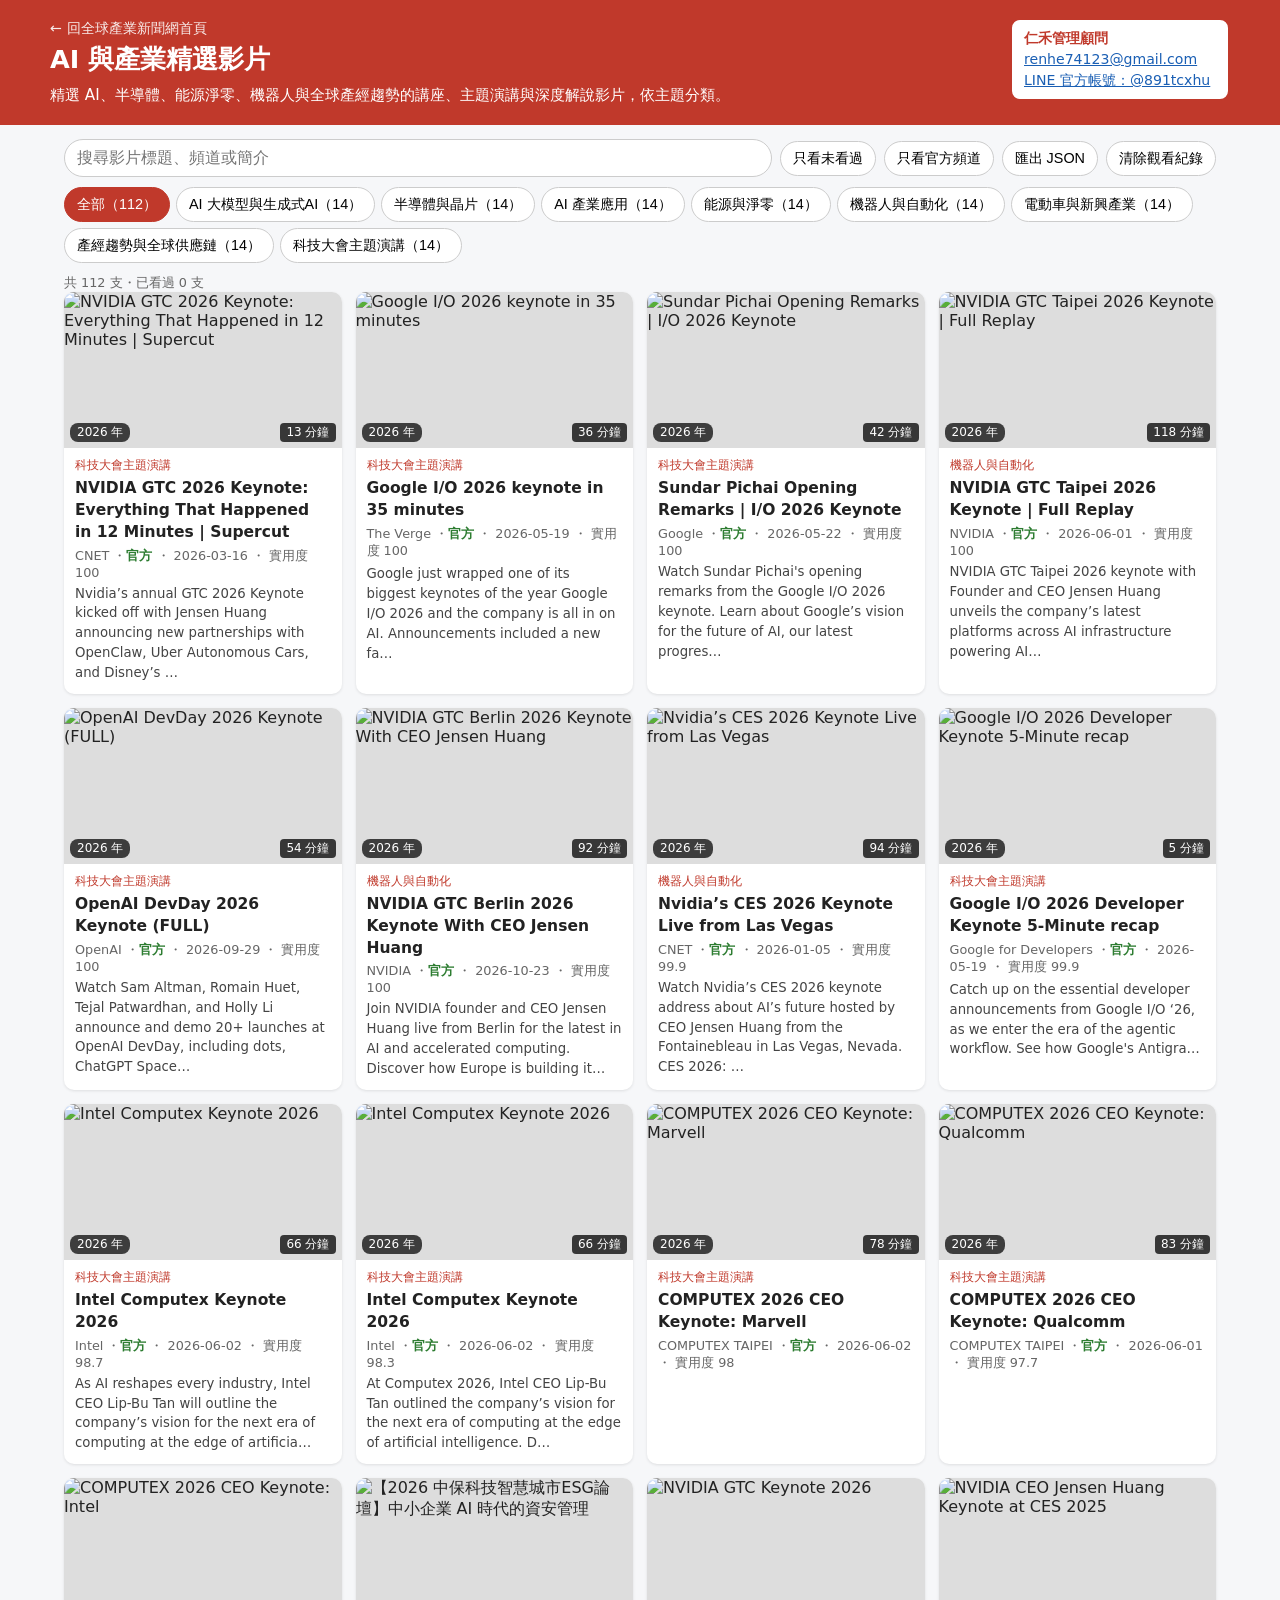
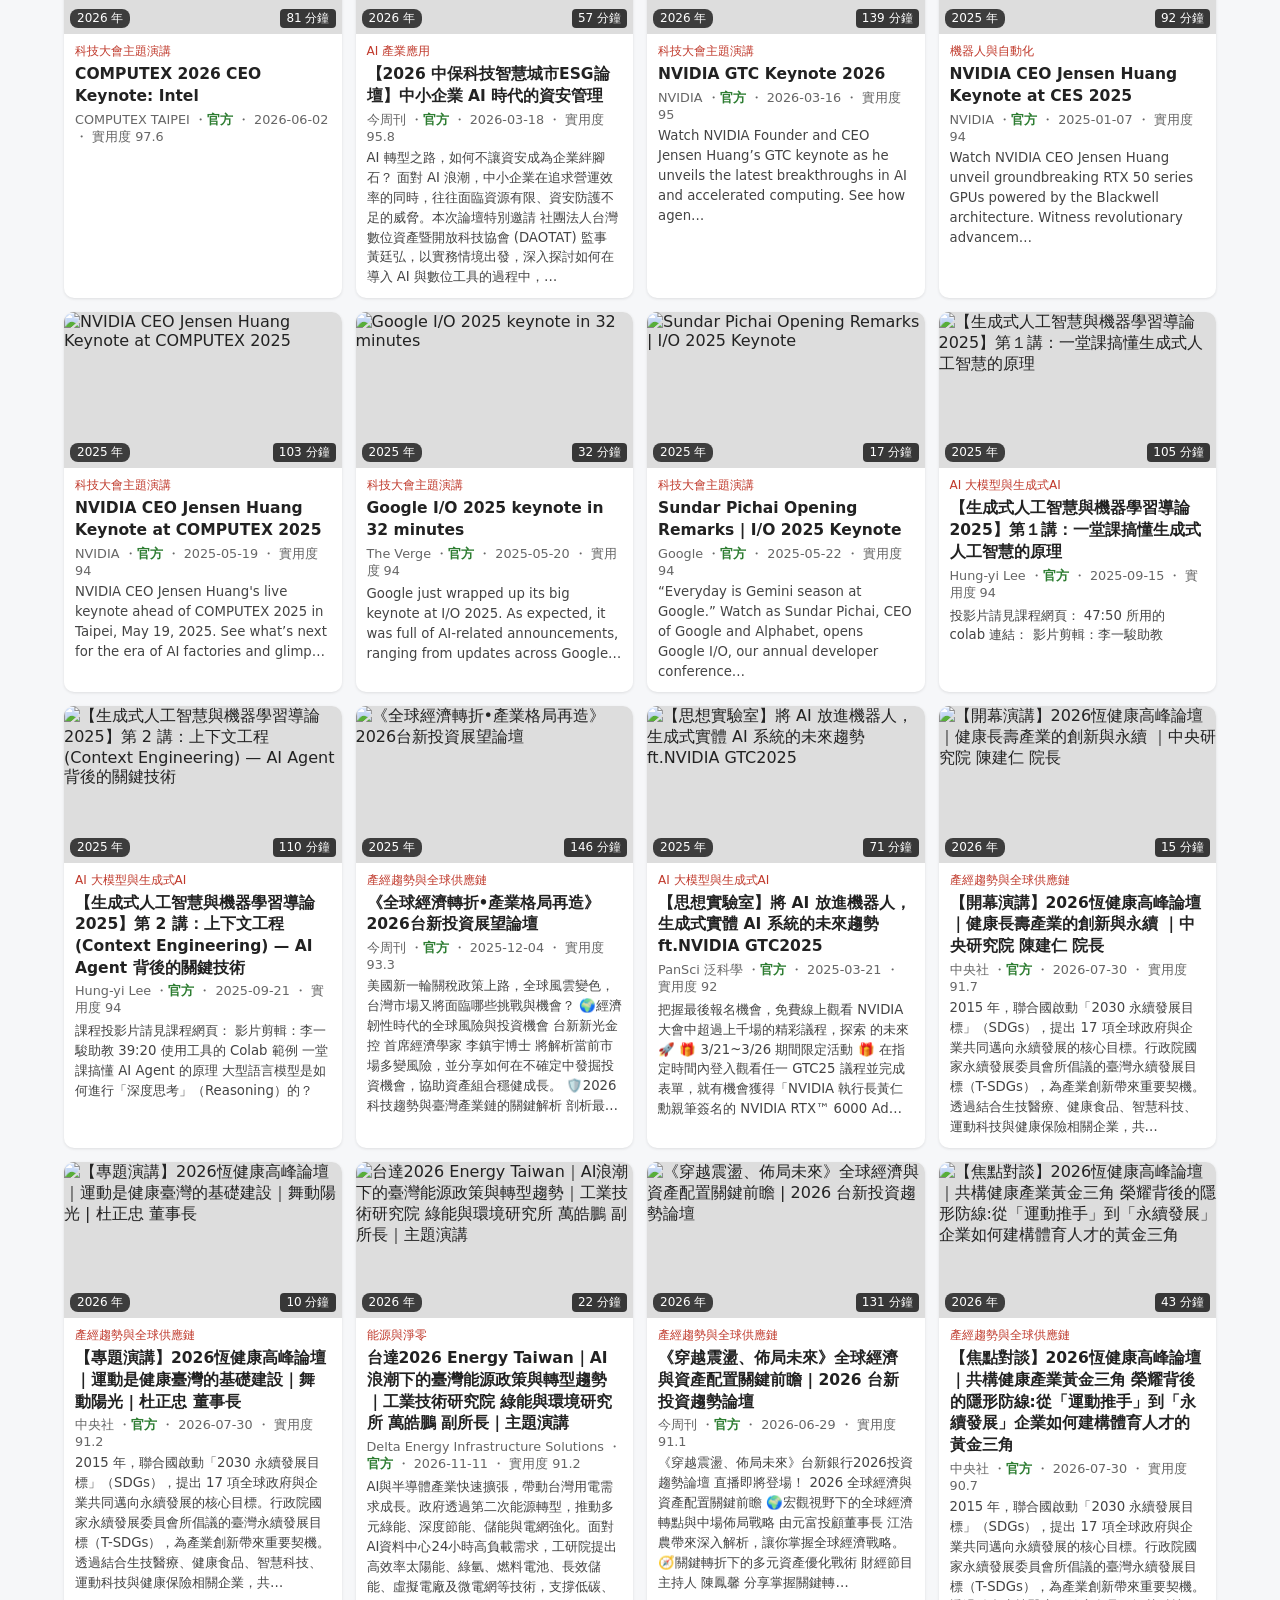
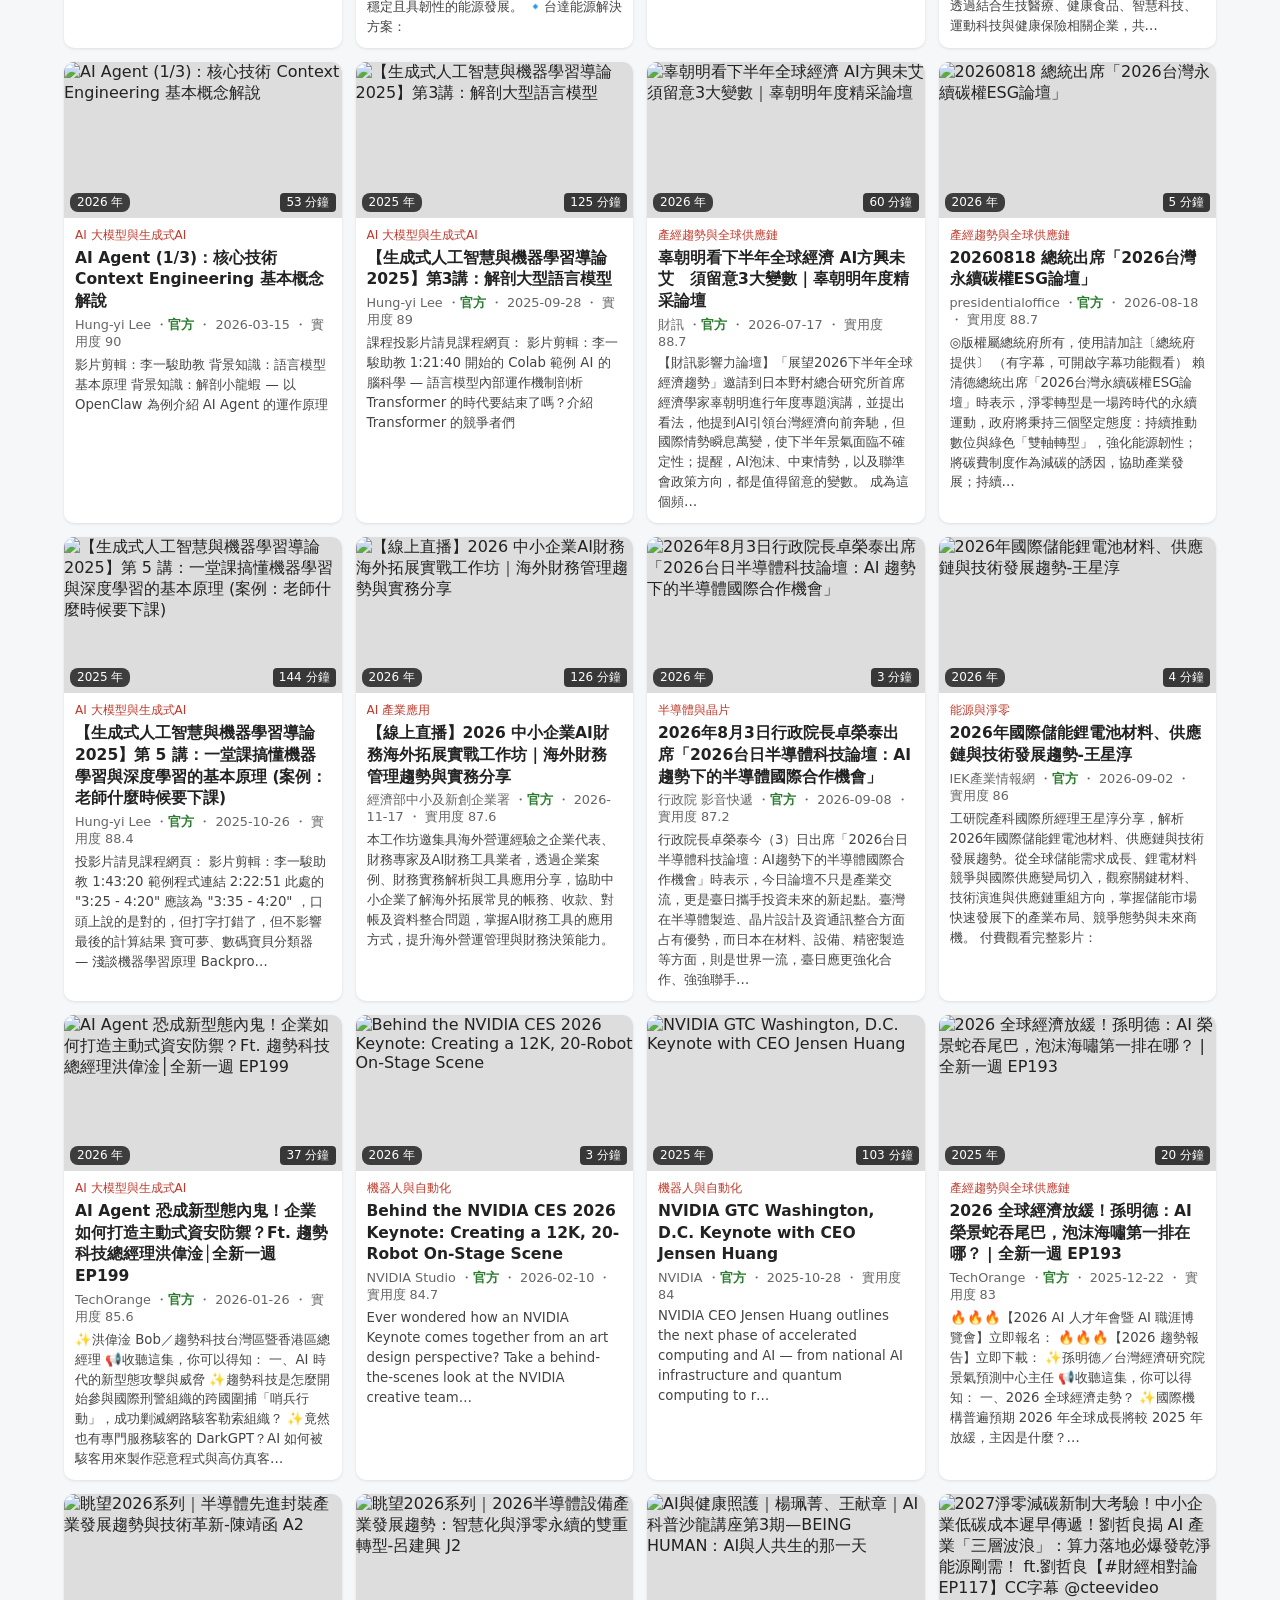
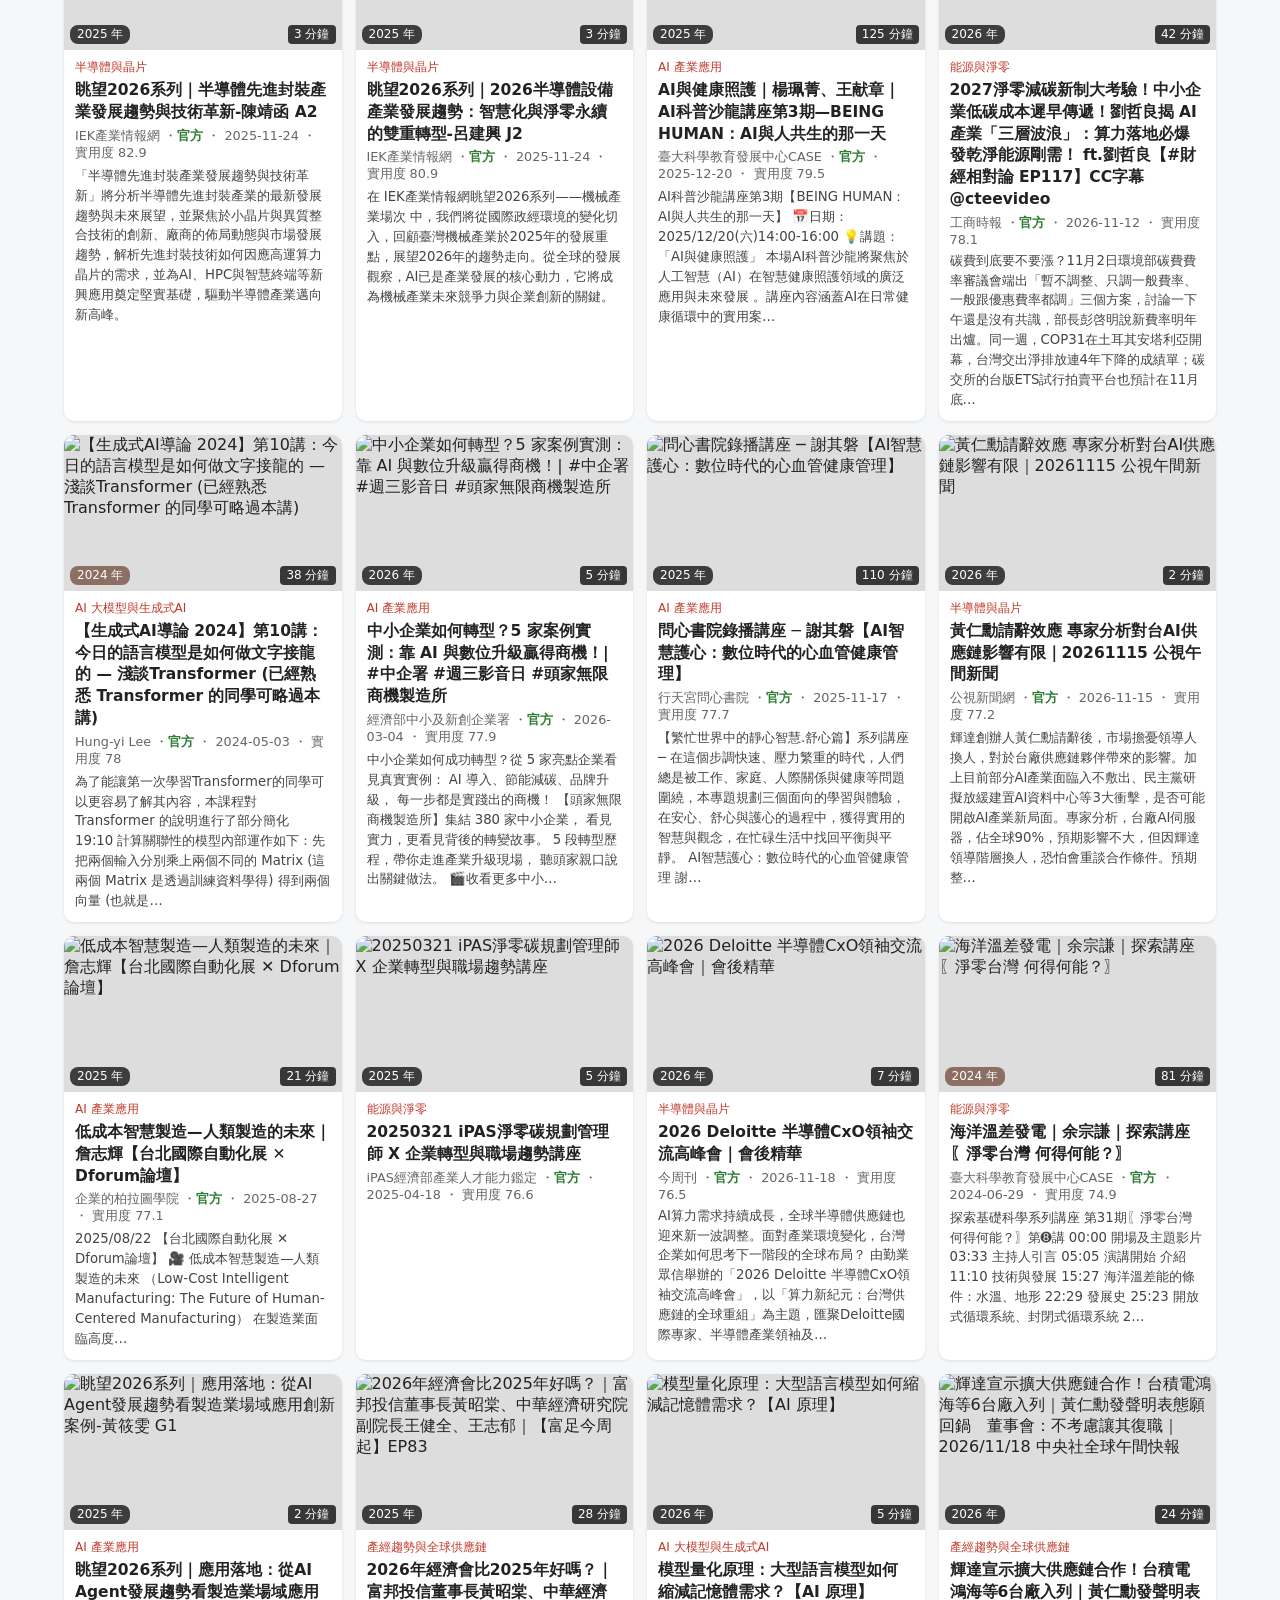
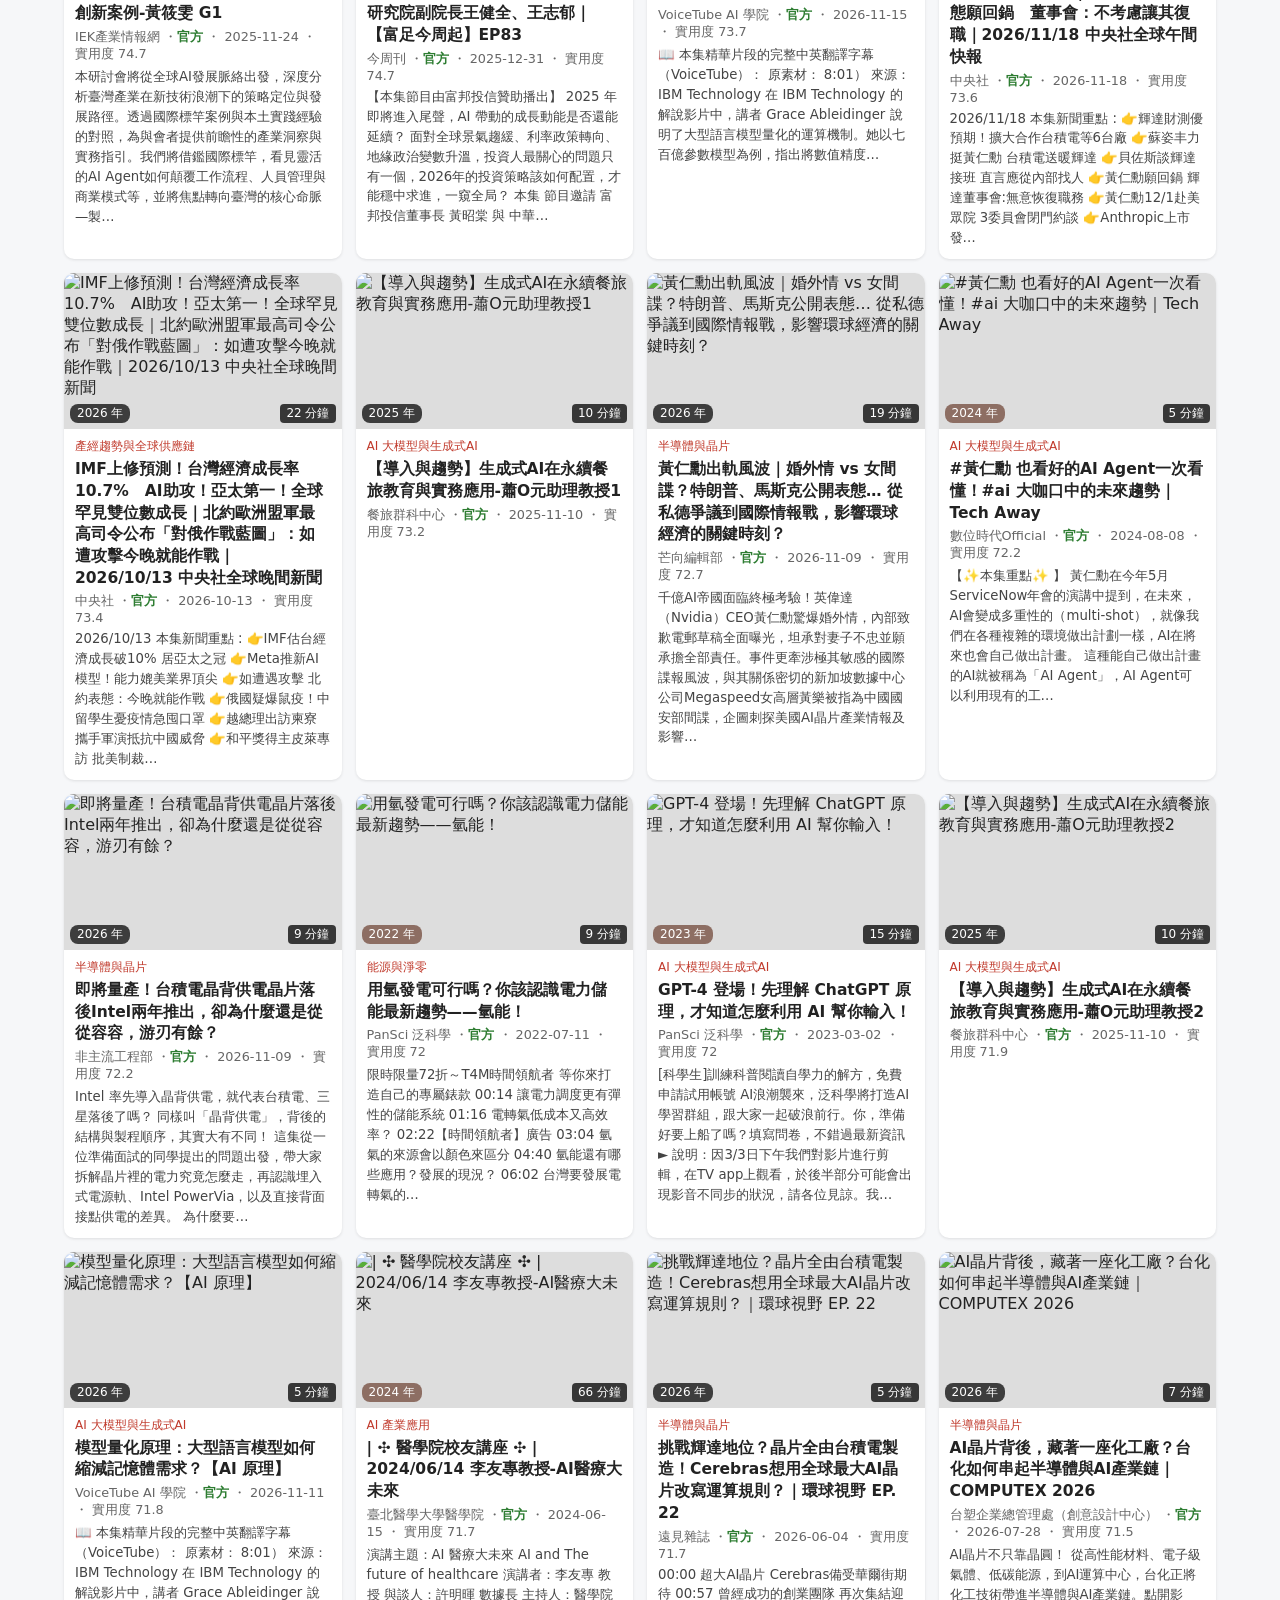
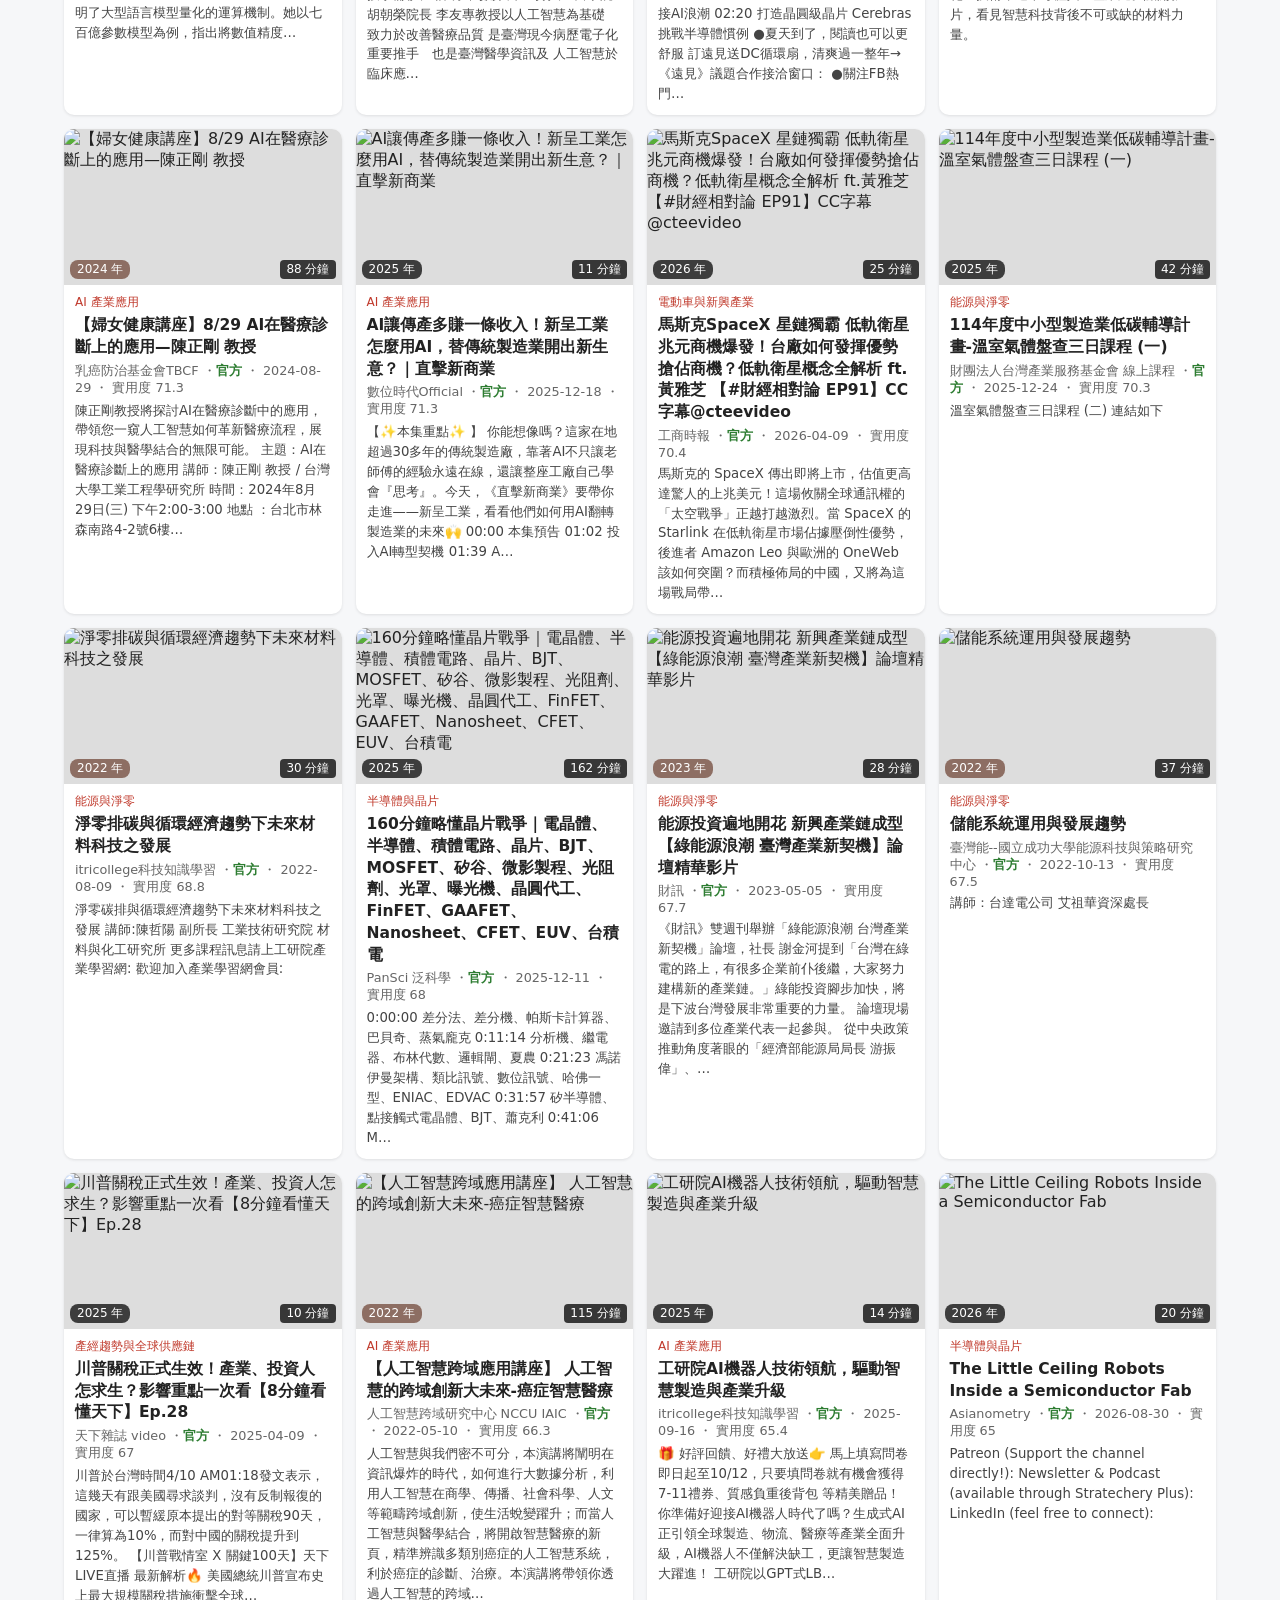
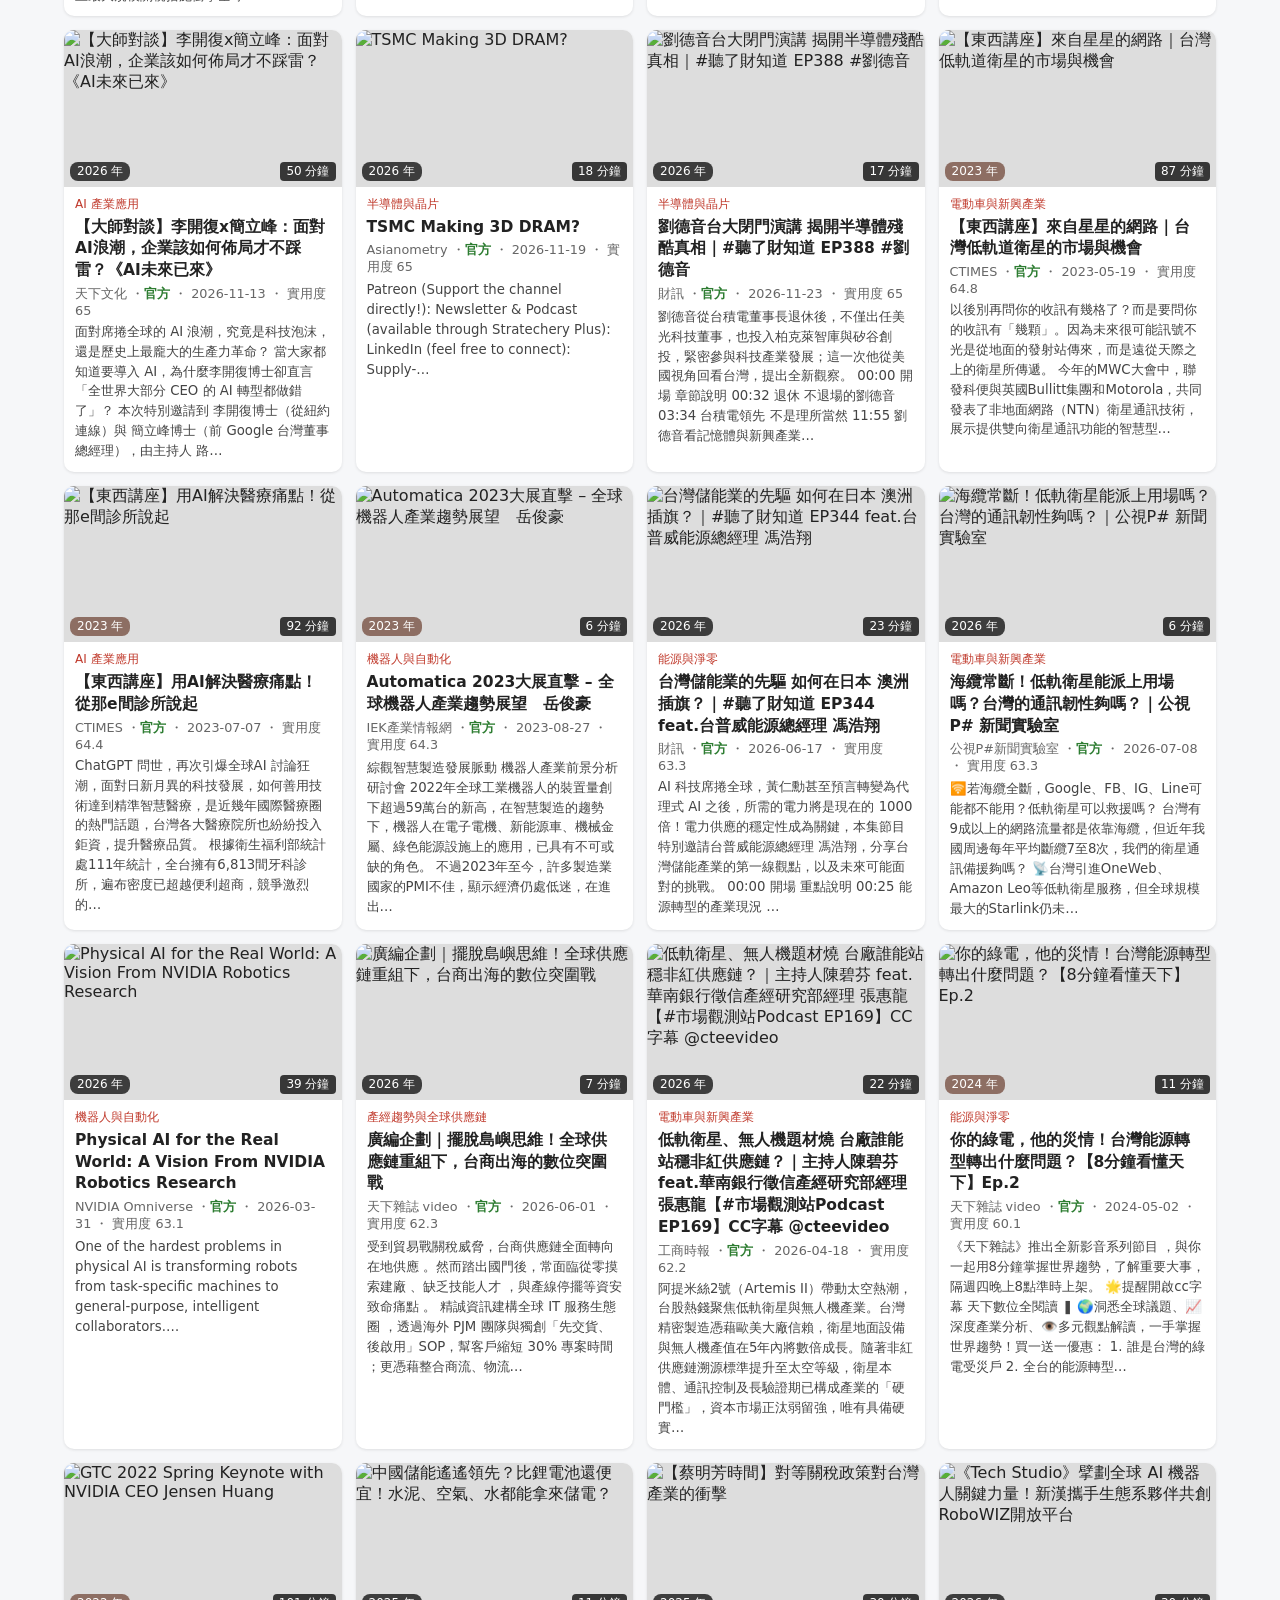
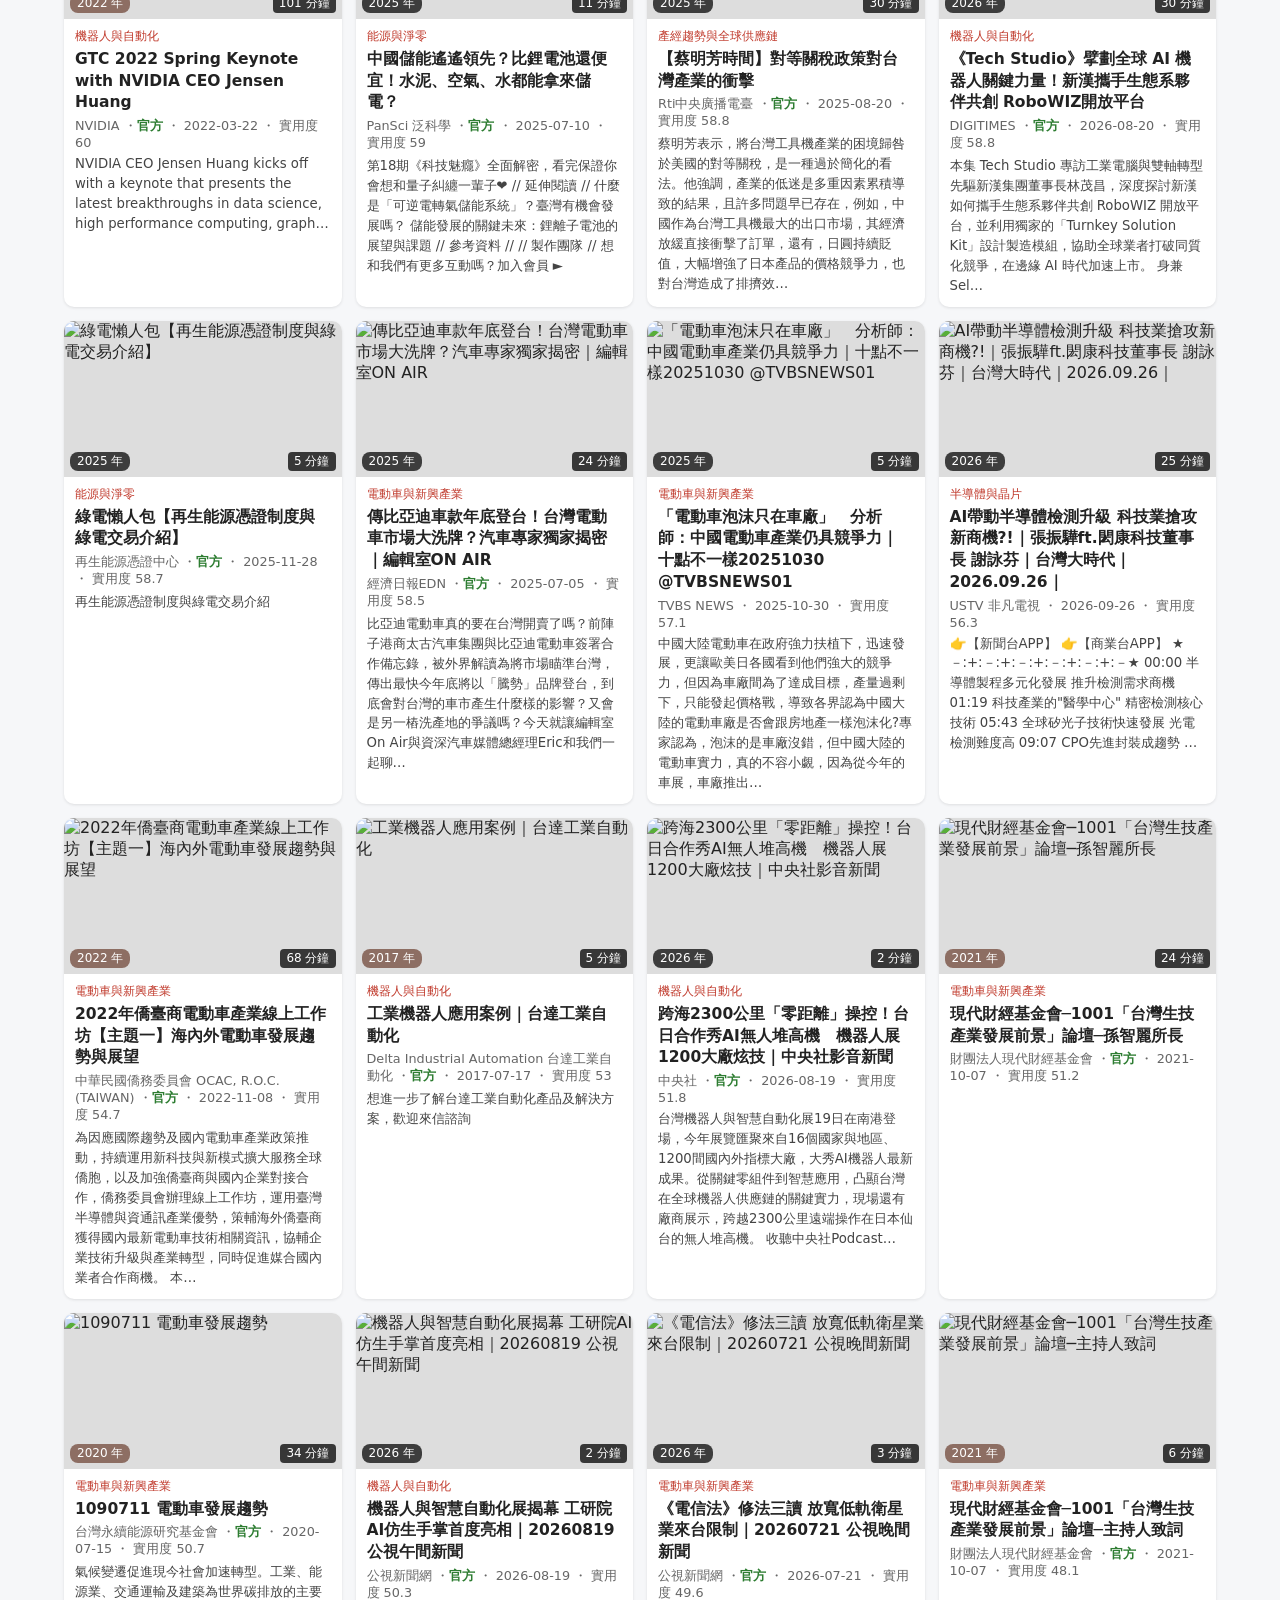
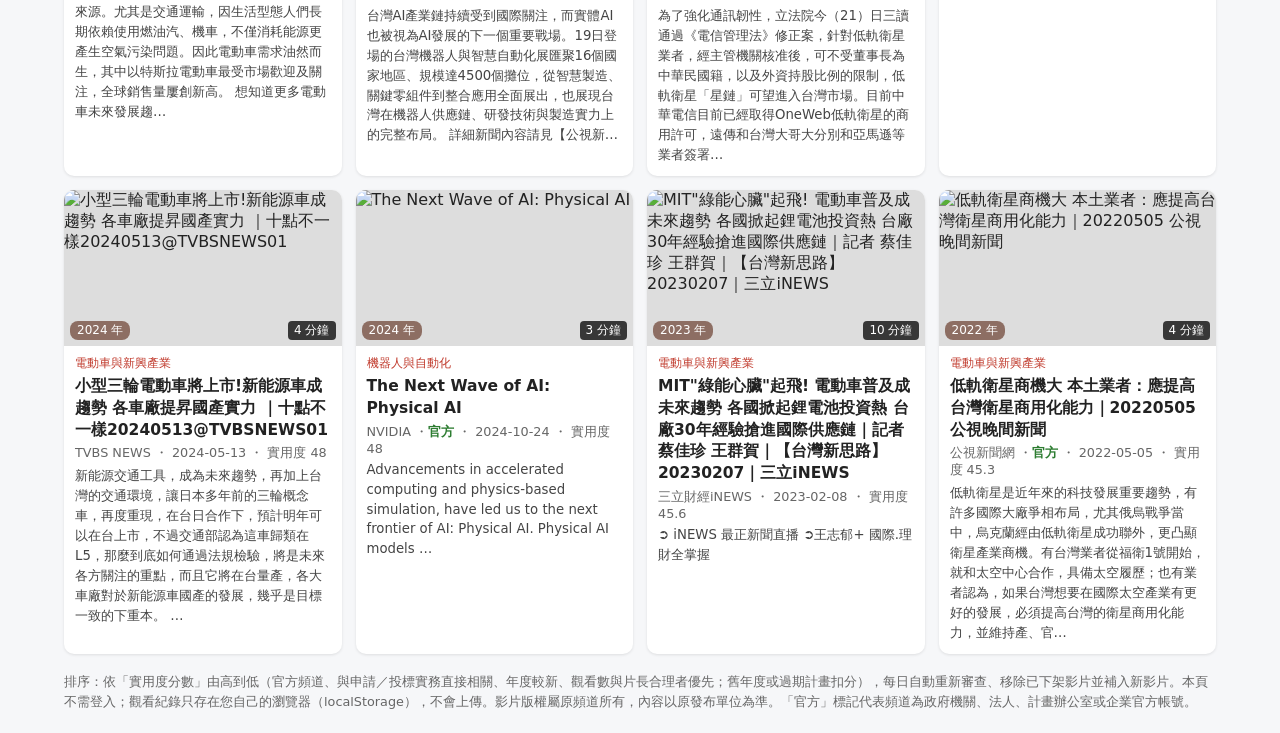
==== commit 9e572958: "影片精選每日審查 2026-11-26 04:54" ====
--- a/videos.html
+++ b/videos.html
@@ -29,7 +29,7 @@
 <p class="note">排序：依「實用度分數」由高到低（官方頻道、與申請／投標實務直接相關、年度較新、觀看數與片長合理者優先；舊年度或過期計畫扣分），每日自動重新審查、移除已下架影片並補入新影片。本頁不需登入；觀看紀錄只存在您自己的瀏覽器（localStorage），不會上傳。影片版權屬原頻道所有，內容以原發布單位為準。「官方」標記代表頻道為政府機關、法人、計畫辦公室或企業官方帳號。</p>
 </main>
 <div id="modal"><div class="box"><div class="x" id="mx">✕</div><iframe id="fr" allow="autoplay; encrypted-media; picture-in-picture" allowfullscreen></iframe><div class="lk" id="ml"></div></div></div>
-<script id="data" type="application/json">{"cats": ["AI 大模型與生成式AI", "半導體與晶片", "AI 產業應用", "能源與淨零", "機器人與自動化", "電動車與新興產業", "產經趨勢與全球供應鏈", "科技大會主題演講"], "v": [{"id": "X2i_8O75_Os", "t": "NVIDIA GTC 2026 Keynote: Everything That Happened in 12 Minutes | Supercut", "ch": "CNET", "d": "2026-03-16", "c": "科技大會主題演講", "s": "Nvidia’s annual GTC 2026 Keynote kicked off with Jensen Huang announcing new partnerships with OpenClaw, Uber Autonomous Cars, and Disney’s …", "o": true, "m": 13, "p": 100}, {"id": "OMhKgQmeMhI", "t": "Google I/O 2026 keynote in 35 minutes", "ch": "The Verge", "d": "2026-05-19", "c": "科技大會主題演講", "s": "Google just wrapped one of its biggest keynotes of the year Google I/O 2026 and the company is all in on AI. Announcements included a new fa…", "o": true, "m": 36, "p": 100}, {"id": "duHhImuaZGU", "t": "Sundar Pichai Opening Remarks | I/O 2026 Keynote", "ch": "Google", "d": "2026-05-22", "c": "科技大會主題演講", "s": "Watch Sundar Pichai's opening remarks from the Google I/O 2026 keynote. Learn about Google’s vision for the future of AI, our latest progres…", "o": true, "m": 42, "p": 100}, {"id": "wSp6AiNIrsY", "t": "NVIDIA GTC Taipei 2026 Keynote | Full Replay", "ch": "NVIDIA", "d": "2026-06-01", "c": "機器人與自動化", "s": "NVIDIA GTC Taipei 2026 keynote with Founder and CEO Jensen Huang unveils the company’s latest platforms across AI infrastructure powering AI…", "o": true, "m": 118, "p": 100}, {"id": "Fls_onRviPM", "t": "OpenAI DevDay 2026 Keynote (FULL)", "ch": "OpenAI", "d": "2026-09-29", "c": "科技大會主題演講", "s": "Watch Sam Altman, Romain Huet, Tejal Patwardhan, and Holly Li announce and demo 20+ launches at OpenAI DevDay, including dots, ChatGPT Space…", "o": true, "m": 54, "p": 100}, {"id": "v-NGxyPjcrE", "t": "NVIDIA GTC Berlin 2026 Keynote With CEO Jensen Huang", "ch": "NVIDIA", "d": "2026-10-23", "c": "機器人與自動化", "s": "Join NVIDIA founder and CEO Jensen Huang live from Berlin for the latest in AI and accelerated computing. Discover how Europe is building it…", "o": true, "m": 92, "p": 100}, {"id": "L0jJrzFMbP8", "t": "Nvidia’s CES 2026 Keynote Live from Las Vegas", "ch": "CNET", "d": "2026-01-05", "c": "機器人與自動化", "s": "Watch Nvidia’s CES 2026 keynote address about AI’s future hosted by CEO Jensen Huang from the Fontainebleau in Las Vegas, Nevada. CES 2026: …", "o": true, "m": 94, "p": 99.9}, {"id": "FZ-3BjbfNlI", "t": "Google I/O 2026 Developer Keynote 5-Minute recap", "ch": "Google for Developers", "d": "2026-05-19", "c": "科技大會主題演講", "s": "Catch up on the essential developer announcements from Google I/O ‘26, as we enter the era of the agentic workflow. See how Google's Antigra…", "o": true, "m": 5, "p": 99.9}, {"id": "1h_zY377urU", "t": "Intel Computex Keynote 2026", "ch": "Intel", "d": "2026-06-02", "c": "科技大會主題演講", "s": "As AI reshapes every industry, Intel CEO Lip-Bu Tan will outline the company’s vision for the next era of computing at the edge of artificia…", "o": true, "m": 66, "p": 98.7}, {"id": "7HvrdXjdlU8", "t": "Intel Computex Keynote 2026", "ch": "Intel", "d": "2026-06-02", "c": "科技大會主題演講", "s": "At Computex 2026, Intel CEO Lip-Bu Tan outlined the company’s vision for the next era of computing at the edge of artificial intelligence. D…", "o": true, "m": 66, "p": 98.3}, {"id": "1Er0n1pJUgg", "t": "COMPUTEX 2026 CEO Keynote: Marvell", "ch": "COMPUTEX TAIPEI", "d": "2026-06-02", "c": "科技大會主題演講", "s": "", "o": true, "m": 78, "p": 98.0}, {"id": "BH6pg0LY8Fw", "t": "COMPUTEX 2026 CEO Keynote: Qualcomm", "ch": "COMPUTEX TAIPEI", "d": "2026-06-01", "c": "科技大會主題演講", "s": "", "o": true, "m": 83, "p": 97.7}, {"id": "SJ-VzWpgQ5s", "t": "COMPUTEX 2026 CEO Keynote: Intel", "ch": "COMPUTEX TAIPEI", "d": "2026-06-02", "c": "科技大會主題演講", "s": "", "o": true, "m": 81, "p": 97.6}, {"id": "jw_o0xr8MWU", "t": "NVIDIA GTC Keynote 2026", "ch": "NVIDIA", "d": "2026-03-16", "c": "科技大會主題演講", "s": "Watch NVIDIA Founder and CEO Jensen Huang’s GTC keynote as he unveils the latest breakthroughs in AI and accelerated computing. See how agen…", "o": true, "m": 139, "p": 95}, {"id": "k82RwXqZHY8", "t": "NVIDIA CEO Jensen Huang Keynote at CES 2025", "ch": "NVIDIA", "d": "2025-01-07", "c": "機器人與自動化", "s": "Watch NVIDIA CEO Jensen Huang unveil groundbreaking RTX 50 series GPUs powered by the Blackwell architecture. Witness revolutionary advancem…", "o": true, "m": 92, "p": 94}, {"id": "TLzna9__DnI", "t": "NVIDIA CEO Jensen Huang Keynote at COMPUTEX 2025", "ch": "NVIDIA", "d": "2025-05-19", "c": "科技大會主題演講", "s": "NVIDIA CEO Jensen Huang's live keynote ahead of COMPUTEX 2025 in Taipei, May 19, 2025. See what’s next for the era of AI factories and glimp…", "o": true, "m": 103, "p": 94}, {"id": "bDVpI23q8Zg", "t": "Google I/O 2025 keynote in 32 minutes", "ch": "The Verge", "d": "2025-05-20", "c": "科技大會主題演講", "s": "Google just wrapped up its big keynote at I/O 2025. As expected, it was full of AI-related announcements, ranging from updates across Google…", "o": true, "m": 32, "p": 94}, {"id": "eIUqw3_YcCI", "t": "Sundar Pichai Opening Remarks | I/O 2025 Keynote", "ch": "Google", "d": "2025-05-22", "c": "科技大會主題演講", "s": "“Everyday is Gemini season at Google.” Watch as Sundar Pichai, CEO of Google and Alphabet, opens Google I/O, our annual developer conference…", "o": true, "m": 17, "p": 94}, {"id": "TigfpYPJk1s", "t": "【生成式人工智慧與機器學習導論2025】第１講：一堂課搞懂生成式人工智慧的原理", "ch": "Hung-yi Lee", "d": "2025-09-15", "c": "AI 大模型與生成式AI", "s": "投影片請見課程網頁： 47:50 所用的 colab 連結： 影片剪輯：李一駿助教", "o": true, "m": 105, "p": 94}, {"id": "lVdajtNpaGI", "t": "【生成式人工智慧與機器學習導論2025】第 2 講：上下文工程 (Context Engineering) — AI Agent 背後的關鍵技術", "ch": "Hung-yi Lee", "d": "2025-09-21", "c": "AI 大模型與生成式AI", "s": "課程投影片請見課程網頁： 影片剪輯：李一駿助教 39:20 使用工具的 Colab 範例 一堂課搞懂 AI Agent 的原理 大型語言模型是如何進行「深度思考」（Reasoning）的？", "o": true, "m": 110, "p": 94}, {"id": "J_LNtXJWzG0", "t": "《全球經濟轉折•產業格局再造》2026台新投資展望論壇", "ch": "今周刊", "d": "2025-12-04", "c": "產經趨勢與全球供應鏈", "s": "美國新一輪關稅政策上路，全球風雲變色，台灣市場又將面臨哪些挑戰與機會？ 🌍經濟韌性時代的全球風險與投資機會 台新新光金控 首席經濟學家 李鎮宇博士 將解析當前市場多變風險，並分享如何在不確定中發掘投資機會，協助資產組合穩健成長。 🛡️2026科技趨勢與臺灣產業鏈的關鍵解析 剖析最…", "o": true, "m": 146, "p": 93.3}, {"id": "AHPywm0yWLI", "t": "【思想實驗室】將 AI 放進機器人，生成式實體 AI 系統的未來趨勢 ft.NVIDIA GTC2025", "ch": "PanSci 泛科學", "d": "2025-03-21", "c": "AI 大模型與生成式AI", "s": "把握最後報名機會，免費線上觀看 NVIDIA  大會中超過上千場的精彩議程，探索  的未來🚀 🎁 3/21~3/26 期間限定活動 🎁 在指定時間內登入觀看任一 GTC25 議程並完成表單，就有機會獲得「NVIDIA 執行長黃仁勳親筆簽名的 NVIDIA RTX™ 6000 Ad…", "o": true, "m": 71, "p": 92.0}, {"id": "t47aKgeb4cc", "t": "【開幕演講】2026恆健康高峰論壇｜健康長壽產業的創新與永續 ｜中央研究院 陳建仁 院長", "ch": "中央社", "d": "2026-07-30", "c": "產經趨勢與全球供應鏈", "s": "2015 年，聯合國啟動「2030 永續發展目標」（SDGs），提出 17 項全球政府與企業共同邁向永續發展的核心目標。行政院國家永續發展委員會所倡議的臺灣永續發展目標（T-SDGs），為產業創新帶來重要契機。 透過結合生技醫療、健康食品、智慧科技、運動科技與健康保險相關企業，共…", "o": true, "m": 15, "p": 91.7}, {"id": "IW9YnUxAsqI", "t": "【專題演講】2026恆健康高峰論壇｜運動是健康臺灣的基礎建設｜舞動陽光 | 杜正忠 董事長", "ch": "中央社", "d": "2026-07-30", "c": "產經趨勢與全球供應鏈", "s": "2015 年，聯合國啟動「2030 永續發展目標」（SDGs），提出 17 項全球政府與企業共同邁向永續發展的核心目標。行政院國家永續發展委員會所倡議的臺灣永續發展目標（T-SDGs），為產業創新帶來重要契機。 透過結合生技醫療、健康食品、智慧科技、運動科技與健康保險相關企業，共…", "o": true, "m": 10, "p": 91.2}, {"id": "I-oNAAVnCzg", "t": "台達2026 Energy Taiwan｜​AI浪潮下的臺灣能源政策與轉型趨勢｜工業技術研究院 綠能與環境研究所 萬皓鵬 副所長​​｜主題演講", "ch": "Delta Energy Infrastructure Solutions", "d": "2026-11-11", "c": "能源與淨零", "s": "AI與半導體產業快速擴張，帶動台灣用電需求成長。政府透過第二次能源轉型，推動多元綠能、深度節能、儲能與電網強化。面對AI資料中心24小時高負載需求，工研院提出高效率太陽能、綠氫、燃料電池、長效儲能、虛擬電廠及微電網等技術，支撐低碳、穩定且具韌性的能源發展。 🔹台達能源解決方案：", "o": true, "m": 22, "p": 91.2}, {"id": "rpoVvY3DinM", "t": "《穿越震盪、佈局未來》全球經濟與資產配置關鍵前瞻 | 2026 台新投資趨勢論壇", "ch": "今周刊", "d": "2026-06-29", "c": "產經趨勢與全球供應鏈", "s": "《穿越震盪、佈局未來》台新銀行2026投資趨勢論壇 直播即將登場！ 2026 全球經濟與資產配置關鍵前瞻 🌍宏觀視野下的全球經濟轉點與中場佈局戰略 由元富投顧董事長 江浩農帶來深入解析，讓你掌握全球經濟戰略。 🧭關鍵轉折下的多元資產優化戰術 財經節目主持人 陳鳳馨 分享掌握關鍵轉…", "o": true, "m": 131, "p": 91.1}, {"id": "sNRds2JhC50", "t": "【焦點對談】2026恆健康高峰論壇｜共構健康產業黃金三角 榮耀背後的隱形防線:從「運動推手」到「永續發展」企業如何建構體育人才的黃金三角", "ch": "中央社", "d": "2026-07-30", "c": "產經趨勢與全球供應鏈", "s": "2015 年，聯合國啟動「2030 永續發展目標」（SDGs），提出 17 項全球政府與企業共同邁向永續發展的核心目標。行政院國家永續發展委員會所倡議的臺灣永續發展目標（T-SDGs），為產業創新帶來重要契機。 透過結合生技醫療、健康食品、智慧科技、運動科技與健康保險相關企業，共…", "o": true, "m": 43, "p": 90.7}, {"id": "urwDLyNa9FU", "t": "AI Agent (1/3)：核心技術 Context Engineering 基本概念解說", "ch": "Hung-yi Lee", "d": "2026-03-15", "c": "AI 大模型與生成式AI", "s": "影片剪輯：李一駿助教 背景知識：語言模型基本原理 背景知識：解剖小龍蝦 — 以 OpenClaw 為例介紹 AI Agent 的運作原理", "o": true, "m": 53, "p": 90}, {"id": "8iFvM7WUUs8", "t": "【生成式人工智慧與機器學習導論2025】第3講：解剖大型語言模型", "ch": "Hung-yi Lee", "d": "2025-09-28", "c": "AI 大模型與生成式AI", "s": "課程投影片請見課程網頁： 影片剪輯：李一駿助教 1:21:40 開始的 Colab 範例 AI 的腦科學 — 語言模型內部運作機制剖析 Transformer 的時代要結束了嗎？介紹 Transformer 的競爭者們", "o": true, "m": 125, "p": 89}, {"id": "QfAfMEwZ2jU", "t": "辜朝明看下半年全球經濟 AI方興未艾　須留意3大變數｜辜朝明年度精采論壇", "ch": "財訊", "d": "2026-07-17", "c": "產經趨勢與全球供應鏈", "s": "【財訊影響力論壇】「展望2026下半年全球經濟趨勢」邀請到日本野村總合研究所首席經濟學家辜朝明進行年度專題演講，並提出看法，他提到AI引領台灣經濟向前奔馳，但國際情勢瞬息萬變，使下半年景氣面臨不確定性；提醒，AI泡沫、中東情勢，以及聯準會政策方向，都是值得留意的變數。 成為這個頻…", "o": true, "m": 60, "p": 88.7}, {"id": "xQhMMDHbvtM", "t": "20260818 總統出席「2026台灣永續碳權ESG論壇」", "ch": "presidentialoffice", "d": "2026-08-18", "c": "產經趨勢與全球供應鏈", "s": "◎版權屬總統府所有，使用請加註〔總統府提供〕 （有字幕，可開啟字幕功能觀看） 賴清德總統出席「2026台灣永續碳權ESG論壇」時表示，淨零轉型是一場跨時代的永續運動，政府將秉持三個堅定態度：持續推動數位與綠色「雙軸轉型」，強化能源韌性；將碳費制度作為減碳的誘因，協助產業發展；持續…", "o": true, "m": 5, "p": 88.7}, {"id": "Taj1eHmZyWw", "t": "【生成式人工智慧與機器學習導論2025】第 5 講：一堂課搞懂機器學習與深度學習的基本原理 (案例：老師什麼時候要下課)", "ch": "Hung-yi Lee", "d": "2025-10-26", "c": "AI 大模型與生成式AI", "s": "投影片請見課程網頁： 影片剪輯：李一駿助教 1:43:20 範例程式連結 2:22:51 此處的 \"3:25 - 4:20\" 應該為 \"3:35 - 4:20\" ，口頭上說的是對的，但打字打錯了，但不影響最後的計算結果 寶可夢、數碼寶貝分類器 — 淺談機器學習原理 Backpro…", "o": true, "m": 144, "p": 88.4}, {"id": "fUtNCxzuOEM", "t": "【線上直播】2026 中小企業AI財務海外拓展實戰工作坊｜海外財務管理趨勢與實務分享", "ch": "經濟部中小及新創企業署", "d": "2026-11-17", "c": "AI 產業應用", "s": "本工作坊邀集具海外營運經驗之企業代表、財務專家及AI財務工具業者，透過企業案例、財務實務解析與工具應用分享，協助中小企業了解海外拓展常見的帳務、收款、對帳及資料整合問題，掌握AI財務工具的應用方式，提升海外營運管理與財務決策能力。", "o": true, "m": 126, "p": 87.6}, {"id": "i5LLjPRfT-s", "t": "2026年8月3日行政院長卓榮泰出席「2026台日半導體科技論壇：AI 趨勢下的半導體國際合作機會」", "ch": "行政院 影音快遞", "d": "2026-09-08", "c": "半導體與晶片", "s": "行政院長卓榮泰今（3）日出席「2026台日半導體科技論壇：AI趨勢下的半導體國際合作機會」時表示，今日論壇不只是產業交流，更是臺日攜手投資未來的新起點。臺灣在半導體製造、晶片設計及資通訊整合方面占有優勢，而日本在材料、設備、精密製造等方面，則是世界一流，臺日應更強化合作、強強聯手…", "o": true, "m": 3, "p": 87.2}, {"id": "EWITbLTADPI", "t": "2026年國際儲能鋰電池材料、供應鏈與技術發展趨勢-王星淳", "ch": "IEK產業情報網", "d": "2026-09-02", "c": "能源與淨零", "s": "工研院產科國際所經理王星淳分享，解析2026年國際儲能鋰電池材料、供應鏈與技術發展趨勢。從全球儲能需求成長、鋰電材料競爭與國際供應變局切入，觀察關鍵材料、技術演進與供應鏈重組方向，掌握儲能市場快速發展下的產業布局、競爭態勢與未來商機。 付費觀看完整影片：", "o": true, "m": 4, "p": 86.0}, {"id": "WH2PXSTypOk", "t": "AI Agent 恐成新型態內鬼！企業如何打造主動式資安防禦？Ft. 趨勢科技總經理洪偉淦│全新一週 EP199", "ch": "TechOrange", "d": "2026-01-26", "c": "AI 大模型與生成式AI", "s": "✨洪偉淦 Bob／趨勢科技台灣區暨香港區總經理 📢收聽這集，你可以得知： 一、AI 時代的新型態攻擊與威脅 ✨趨勢科技是怎麼開始參與國際刑警組織的跨國圍捕「哨兵行動」，成功剿滅網路駭客勒索組織？ ✨竟然也有專門服務駭客的 DarkGPT？AI 如何被駭客用來製作惡意程式與高仿真客…", "o": true, "m": 37, "p": 85.6}, {"id": "jZjBzAqiutU", "t": "Behind the NVIDIA CES 2026 Keynote: Creating a 12K, 20-Robot On-Stage Scene", "ch": "NVIDIA Studio", "d": "2026-02-10", "c": "機器人與自動化", "s": "Ever wondered how an NVIDIA Keynote comes together from an art design perspective? Take a behind-the-scenes look at the NVIDIA creative team…", "o": true, "m": 3, "p": 84.7}, {"id": "lQHK61IDFH4", "t": "NVIDIA GTC Washington, D.C. Keynote with CEO Jensen Huang", "ch": "NVIDIA", "d": "2025-10-28", "c": "機器人與自動化", "s": "NVIDIA CEO Jensen Huang outlines the next phase of accelerated computing and AI — from national AI infrastructure and quantum computing to r…", "o": true, "m": 103, "p": 84}, {"id": "DYMCZfKlql8", "t": "2026 全球經濟放緩！孫明德：AI 榮景蛇吞尾巴，泡沫海嘯第一排在哪？ | 全新一週 EP193", "ch": "TechOrange", "d": "2025-12-22", "c": "產經趨勢與全球供應鏈", "s": "🔥🔥🔥【2026 AI 人才年會暨 AI 職涯博覽會】立即報名： 🔥🔥🔥【2026 趨勢報告】立即下載： ✨孫明德／台灣經濟研究院景氣預測中心主任 📢收聽這集，你可以得知： 一、2026 全球經濟走勢？ ✨國際機構普遍預期 2026 年全球成長將較 2025 年放緩，主因是什麼？…", "o": true, "m": 20, "p": 83}, {"id": "NcJ9catSZOo", "t": "眺望2026系列｜半導體先進封裝產業發展趨勢與技術革新-陳靖函 A2", "ch": "IEK產業情報網", "d": "2025-11-24", "c": "半導體與晶片", "s": "「半導體先進封裝產業發展趨勢與技術革新」將分析半導體先進封裝產業的最新發展趨勢與未來展望，並聚焦於小晶片與異質整合技術的創新、廠商的佈局動態與市場發展趨勢，解析先進封裝技術如何因應高運算力晶片的需求，並為AI、HPC與智慧終端等新興應用奠定堅實基礎，驅動半導體產業邁向新高峰。", "o": true, "m": 3, "p": 82.9}, {"id": "MYjn7S0guzw", "t": "眺望2026系列｜2026半導體設備產業發展趨勢：智慧化與淨零永續的雙重轉型-呂建興 J2", "ch": "IEK產業情報網", "d": "2025-11-24", "c": "半導體與晶片", "s": "在 IEK產業情報網眺望2026系列——機械產業場次 中，我們將從國際政經環境的變化切入，回顧臺灣機械產業於2025年的發展重點，展望2026年的趨勢走向。從全球的發展觀察，AI已是產業發展的核心動力，它將成為機械產業未來競爭力與企業創新的關鍵。", "o": true, "m": 3, "p": 80.9}, {"id": "BXPhY3z08jw", "t": "AI與健康照護｜楊珮菁、王献章｜AI科普沙龍講座第3期—BEING HUMAN：AI與人共生的那一天", "ch": "臺大科學教育發展中心CASE", "d": "2025-12-20", "c": "AI 產業應用", "s": "AI科普沙龍講座第3期【BEING HUMAN：AI與人共生的那一天】 📅日期：2025/12/20(六)14:00-16:00 💡講題：「AI與健康照護」 本場AI科普沙龍將聚焦於人工智慧（AI）在智慧健康照護領域的廣泛應用與未來發展 。講座內容涵蓋AI在日常健康循環中的實用案…", "o": true, "m": 125, "p": 79.5}, {"id": "uhNsUCb2fJI", "t": "【生成式AI導論 2024】第10講：今日的語言模型是如何做文字接龍的 — 淺談Transformer (已經熟悉 Transformer 的同學可略過本講)", "ch": "Hung-yi Lee", "d": "2024-05-03", "c": "AI 大模型與生成式AI", "s": "為了能讓第一次學習Transformer的同學可以更容易了解其內容，本課程對 Transformer 的說明進行了部分簡化 19:10 計算關聯性的模型內部運作如下：先把兩個輸入分別乘上兩個不同的 Matrix (這兩個 Matrix 是透過訓練資料學得) 得到兩個向量 (也就是…", "o": true, "m": 38, "p": 78.0}, {"id": "K5IdYzwP7Yc", "t": "2027淨零減碳新制大考驗！中小企業低碳成本遲早傳遞！劉哲良揭 AI 產業「三層波浪」：算力落地必爆發乾淨能源剛需！ ft.劉哲良【#財經相對論 EP117】CC字幕 @cteevideo", "ch": "工商時報", "d": "2026-11-12", "c": "能源與淨零", "s": "碳費到底要不要漲？11月2日環境部碳費費率審議會端出「暫不調整、只調一般費率、一般跟優惠費率都調」三個方案，討論一下午還是沒有共識，部長彭啓明說新費率明年出爐。同一週，COP31在土耳其安塔利亞開幕，台灣交出淨排放連4年下降的成績單；碳交所的台版ETS試行拍賣平台也預計在11月底…", "o": true, "m": 42, "p": 78.0}, {"id": "DKtAJX0p9UY", "t": "中小企業如何轉型？5 家案例實測：靠 AI 與數位升級贏得商機！| #中企署 #週三影音日 #頭家無限商機製造所", "ch": "經濟部中小及新創企業署", "d": "2026-03-04", "c": "AI 產業應用", "s": "中小企業如何成功轉型？從 5 家亮點企業看見真實實例： AI 導入、節能減碳、品牌升級， 每一步都是實踐出的商機！ 【頭家無限商機製造所】集結 380 家中小企業， 看見實力，更看見背後的轉變故事。 5 段轉型歷程，帶你走進產業升級現場， 聽頭家親口說出關鍵做法。 🎬收看更多中小…", "o": true, "m": 5, "p": 77.9}, {"id": "eFrzPmC1xtE", "t": "問心書院錄播講座 ─ 謝其磐【AI智慧護心：數位時代的心血管健康管理】", "ch": "行天宮問心書院", "d": "2025-11-17", "c": "AI 產業應用", "s": "【繁忙世界中的靜心智慧.舒心篇】系列講座 ─ 在這個步調快速、壓力繁重的時代，人們總是被工作、家庭、人際關係與健康等問題圍繞，本專題規劃三個面向的學習與體驗，在安心、舒心與護心的過程中，獲得實用的智慧與觀念，在忙碌生活中找回平衡與平靜。 AI智慧護心：數位時代的心血管健康管理 謝…", "o": true, "m": 110, "p": 77.7}, {"id": "vK-ewz1Jv4c", "t": "黃仁勳請辭效應 專家分析對台AI供應鏈影響有限｜20261115 公視午間新聞", "ch": "公視新聞網", "d": "2026-11-15", "c": "半導體與晶片", "s": "輝達創辦人黃仁勳請辭後，市場擔憂領導人換人，對於台廠供應鏈夥伴帶來的影響。加上目前部分AI產業面臨入不敷出、民主黨研擬放緩建置AI資料中心等3大衝擊，是否可能開啟AI產業新局面。專家分析，台廠AI伺服器，佔全球90%，預期影響不大，但因輝達領導階層換人，恐怕會重談合作條件。預期整…", "o": true, "m": 2, "p": 77.2}, {"id": "5tGQGYcf1Zs", "t": "低成本智慧製造—人類製造的未來｜詹志輝【台北國際自動化展 ✕ Dforum論壇】", "ch": "企業的柏拉圖學院", "d": "2025-08-27", "c": "AI 產業應用", "s": "2025/08/22 【台北國際自動化展 ✕ Dforum論壇】 🎥 低成本智慧製造—人類製造的未來 （Low-Cost Intelligent Manufacturing: The Future of Human-Centered Manufacturing） 在製造業面臨高度…", "o": true, "m": 21, "p": 77.1}, {"id": "CqTnqweLtj0", "t": "20250321 iPAS淨零碳規劃管理師 X 企業轉型與職場趨勢講座", "ch": "iPAS經濟部產業人才能力鑑定", "d": "2025-04-18", "c": "能源與淨零", "s": "", "o": true, "m": 5, "p": 76.6}, {"id": "DATCCBqcsXY", "t": "2026 Deloitte 半導體CxO領袖交流高峰會｜會後精華", "ch": "今周刊", "d": "2026-11-18", "c": "半導體與晶片", "s": "AI算力需求持續成長，全球半導體供應鏈也迎來新一波調整。面對產業環境變化，台灣企業如何思考下一階段的全球布局？ 由勤業眾信舉辦的「2026 Deloitte 半導體CxO領袖交流高峰會」，以「算力新紀元：台灣供應鏈的全球重組」為主題，匯聚Deloitte國際專家、半導體產業領袖及…", "o": true, "m": 7, "p": 76.5}, {"id": "ySRDTxwQMEc", "t": "海洋溫差發電｜余宗謙｜探索講座〖淨零台灣 何得何能？〗", "ch": "臺大科學教育發展中心CASE", "d": "2024-06-29", "c": "能源與淨零", "s": "探索基礎科學系列講座 第31期〖淨零台灣 何得何能？〗第➑講 00:00 開場及主題影片 03:33 主持人引言 05:05 演講開始  介紹 11:10  技術與發展 15:27 海洋溫差能的條件：水溫、地形 22:29  發展史 25:23 開放式循環系統、封閉式循環系統 2…", "o": true, "m": 81, "p": 74.9}, {"id": "sggsX1yw_1c", "t": "眺望2026系列｜應用落地：從AI Agent發展趨勢看製造業場域應用創新案例-黃筱雯 G1", "ch": "IEK產業情報網", "d": "2025-11-24", "c": "AI 產業應用", "s": "本研討會將從全球AI發展脈絡出發，深度分析臺灣產業在新技術浪潮下的策略定位與發展路徑。透過國際標竿案例與本土實踐經驗的對照，為與會者提供前瞻性的產業洞察與實務指引。我們將借鑑國際標竿，看見靈活的AI Agent如何顛覆工作流程、人員管理與商業模式等，並將焦點轉向臺灣的核心命脈—製…", "o": true, "m": 2, "p": 74.7}, {"id": "Dfm7YmLdLRg", "t": "2026年經濟會比2025年好嗎？｜富邦投信董事長黃昭棠、中華經濟研究院副院長王健全、王志郁｜【富足今周起】EP83", "ch": "今周刊", "d": "2025-12-31", "c": "產經趨勢與全球供應鏈", "s": "【本集節目由富邦投信贊助播出】 2025 年即將進入尾聲，AI 帶動的成長動能是否還能延續？ 面對全球景氣趨緩、利率政策轉向、地緣政治變數升溫，投資人最關心的問題只有一個，2026年的投資策略該如何配置，才能穩中求進，一窺全局？ 本集  節目邀請 富邦投信董事長 黃昭棠 與 中華…", "o": true, "m": 28, "p": 74.7}, {"id": "K6X6ucmUtB4", "t": "模型量化原理：大型語言模型如何縮減記憶體需求？【AI 原理】", "ch": "VoiceTube AI 學院", "d": "2026-11-15", "c": "AI 大模型與生成式AI", "s": "📖 本集精華片段的完整中英翻譯字幕（VoiceTube）： 原素材： 8:01） 來源：IBM Technology 在 IBM Technology 的解說影片中，講者 Grace Ableidinger 說明了大型語言模型量化的運算機制。她以七百億參數模型為例，指出將數值精度…", "o": true, "m": 5, "p": 73.6}, {"id": "NQ7DeovbK5E", "t": "輝達宣示擴大供應鏈合作！台積電鴻海等6台廠入列｜黃仁勳發聲明表態願回鍋　董事會：不考慮讓其復職｜2026/11/18 中央社全球午間快報", "ch": "中央社", "d": "2026-11-18", "c": "產經趨勢與全球供應鏈", "s": "2026/11/18 本集新聞重點 : 👉輝達財測優預期！擴大合作台積電等6台廠 👉蘇姿丰力挺黃仁勳  台積電送暖輝達 👉貝佐斯談輝達接班  直言應從內部找人 👉黃仁勳願回鍋  輝達董事會:無意恢復職務 👉黃仁勳12/1赴美眾院  3委員會閉門約談 👉Anthropic上市  發…", "o": true, "m": 24, "p": 73.6}, {"id": "cvsfm-MBS0k", "t": "IMF上修預測！台灣經濟成長率10.7%　AI助攻！亞太第一！全球罕見雙位數成長｜北約歐洲盟軍最高司令公布「對俄作戰藍圖」：如遭攻擊今晚就能作戰｜2026/10/13 中央社全球晚間新聞", "ch": "中央社", "d": "2026-10-13", "c": "產經趨勢與全球供應鏈", "s": "2026/10/13 本集新聞重點 : 👉IMF估台經濟成長破10%  居亞太之冠 👉Meta推新AI模型！能力媲美業界頂尖 👉如遭遇攻擊  北約表態：今晚就能作戰 👉俄國疑爆鼠疫！中留學生憂疫情急囤口罩 👉越總理出訪柬寮  攜手軍演抵抗中國威脅 👉和平獎得主皮萊專訪  批美制裁…", "o": true, "m": 22, "p": 73.4}, {"id": "AZWpN8pHfn0", "t": "【導入與趨勢】生成式AI在永續餐旅教育與實務應用-蕭O元助理教授1", "ch": "餐旅群科中心", "d": "2025-11-10", "c": "AI 大模型與生成式AI", "s": "", "o": true, "m": 10, "p": 73.2}, {"id": "8axAs-vXqXo", "t": "黃仁勳出軌風波｜婚外情 vs 女間諜？特朗普、馬斯克公開表態… 從私德爭議到國際情報戰，影響環球經濟的關鍵時刻？", "ch": "芒向編輯部", "d": "2026-11-09", "c": "半導體與晶片", "s": "千億AI帝國面臨終極考驗！英偉達（Nvidia）CEO黃仁勳驚爆婚外情，內部致歉電郵草稿全面曝光，坦承對妻子不忠並願承擔全部責任。事件更牽涉極其敏感的國際諜報風波，與其關係密切的新加坡數據中心公司Megaspeed女高層黃樂被指為中國國安部間諜，企圖刺探美國AI晶片產業情報及影響…", "o": true, "m": 19, "p": 72.7}, {"id": "hH2HkAqOPxE", "t": "#黃仁勳 也看好的AI Agent一次看懂！#ai 大咖口中的未來趨勢｜Tech Away", "ch": "數位時代Official", "d": "2024-08-08", "c": "AI 大模型與生成式AI", "s": "【✨本集重點✨ 】 黃仁勳在今年5月ServiceNow年會的演講中提到，在未來，AI會變成多重性的（multi-shot），就像我們在各種複雜的環境做出計劃一樣，AI在將來也會自己做出計畫。 這種能自己做出計畫的AI就被稱為「AI Agent」，AI Agent可以利用現有的工…", "o": true, "m": 5, "p": 72.2}, {"id": "lLbX6T3MeAc", "t": "即將量產！台積電晶背供電晶片落後Intel兩年推出，卻為什麼還是從從容容，游刃有餘？", "ch": "非主流工程部", "d": "2026-11-09", "c": "半導體與晶片", "s": "Intel 率先導入晶背供電，就代表台積電、三星落後了嗎？ 同樣叫「晶背供電」，背後的結構與製程順序，其實大有不同！ 這集從一位準備面試的同學提出的問題出發，帶大家拆解晶片裡的電力究竟怎麼走，再認識埋入式電源軌、Intel PowerVia，以及直接背面接點供電的差異。 為什麼要…", "o": true, "m": 9, "p": 72.2}, {"id": "dfnWmOa9n0w", "t": "用氫發電可行嗎？你該認識電力儲能最新趨勢——氫能！", "ch": "PanSci 泛科學", "d": "2022-07-11", "c": "能源與淨零", "s": "限時限量72折～T4M時間領航者 等你來打造自己的專屬錶款 00:14 讓電力調度更有彈性的儲能系統 01:16 電轉氣低成本又高效率？ 02:22【時間領航者】廣告 03:04 氫氣的來源會以顏色來區分 04:40 氫能還有哪些應用？發展的現況？ 06:02 台灣要發展電轉氣的…", "o": true, "m": 9, "p": 72}, {"id": "sL1BNTU-4PI", "t": "GPT-4 登場！先理解 ChatGPT 原理，才知道怎麼利用 AI 幫你輸入！", "ch": "PanSci 泛科學", "d": "2023-03-02", "c": "AI 大模型與生成式AI", "s": "[科學生]訓練科普閱讀自學力的解方，免費申請試用帳號 AI浪潮襲來，泛科學將打造AI 學習群組，跟大家一起破浪前行。你，準備好要上船了嗎？填寫問卷，不錯過最新資訊► 說明：因3/3日下午我們對影片進行剪輯，在TV app上觀看，於後半部分可能會出現影音不同步的狀況，請各位見諒。我…", "o": true, "m": 15, "p": 72}, {"id": "69wVpVCAdQs", "t": "【導入與趨勢】生成式AI在永續餐旅教育與實務應用-蕭O元助理教授2", "ch": "餐旅群科中心", "d": "2025-11-10", "c": "AI 大模型與生成式AI", "s": "", "o": true, "m": 10, "p": 71.9}, {"id": "DY1Y6mdLHxI", "t": "模型量化原理：大型語言模型如何縮減記憶體需求？【AI 原理】", "ch": "VoiceTube AI 學院", "d": "2026-11-11", "c": "AI 大模型與生成式AI", "s": "📖 本集精華片段的完整中英翻譯字幕（VoiceTube）： 原素材： 8:01） 來源：IBM Technology 在 IBM Technology 的解說影片中，講者 Grace Ableidinger 說明了大型語言模型量化的運算機制。她以七百億參數模型為例，指出將數值精度…", "o": true, "m": 5, "p": 71.8}, {"id": "ti2wYpTlyK0", "t": "| ✣ 醫學院校友講座 ✣ | 2024/06/14 李友專教授-AI醫療大未來", "ch": "臺北醫學大學醫學院", "d": "2024-06-15", "c": "AI 產業應用", "s": "演講主題：AI 醫療大未來 AI and The future of healthcare 演講者：李友專 教授 與談人：許明暉 數據長 主持人：醫學院 胡朝榮院長 李友專教授以人工智慧為基礎　致力於改善醫療品質 是臺灣現今病歷電子化重要推手　也是臺灣醫學資訊及 人工智慧於臨床應…", "o": true, "m": 66, "p": 71.7}, {"id": "7uX4M4n_C4k", "t": "挑戰輝達地位？晶片全由台積電製造！Cerebras想用全球最大AI晶片改寫運算規則？｜環球視野 EP. 22", "ch": "遠見雜誌", "d": "2026-06-04", "c": "半導體與晶片", "s": "00:00 超大AI晶片 Cerebras備受華爾街期待 00:57 曾經成功的創業團隊 再次集結迎接AI浪潮 02:20 打造晶圓級晶片 Cerebras挑戰半導體慣例 ●夏天到了，閱讀也可以更舒服 訂遠見送DC循環扇，清爽過一整年→ 《遠見》議題合作接洽窗口： ●關注FB熱門…", "o": true, "m": 5, "p": 71.7}, {"id": "kvpq-tZLnfU", "t": "AI晶片背後，藏著一座化工廠？台化如何串起半導體與AI產業鏈｜COMPUTEX 2026", "ch": "台塑企業總管理處（創意設計中心）", "d": "2026-07-28", "c": "半導體與晶片", "s": "AI晶片不只靠晶圓！ 從高性能材料、電子級氣體、低碳能源，到AI運算中心，台化正將化工技術帶進半導體與AI產業鏈。點開影片，看見智慧科技背後不可或缺的材料力量。", "o": true, "m": 7, "p": 71.5}, {"id": "pxt3jyI2O3s", "t": "【婦女健康講座】8/29 AI在醫療診斷上的應用—陳正剛 教授", "ch": "乳癌防治基金會TBCF", "d": "2024-08-29", "c": "AI 產業應用", "s": "陳正剛教授將探討AI在醫療診斷中的應用，帶領您一窺人工智慧如何革新醫療流程，展現科技與醫學結合的無限可能。 主題：AI在醫療診斷上的應用 講師：陳正剛 教授 / 台灣大學工業工程學研究所 時間：2024年8月29日(三) 下午2:00-3:00 地點 ：台北市林森南路4-2號6樓…", "o": true, "m": 88, "p": 71.3}, {"id": "WiS4edg0qpE", "t": "AI讓傳產多賺一條收入！新呈工業怎麼用AI，替傳統製造業開出新生意？｜直擊新商業", "ch": "數位時代Official", "d": "2025-12-18", "c": "AI 產業應用", "s": "【✨本集重點✨ 】 你能想像嗎？這家在地超過30多年的傳統製造廠，靠著AI不只讓老師傅的經驗永遠在線，還讓整座工廠自己學會『思考』。今天，《直擊新商業》要帶你走進——新呈工業，看看他們如何用AI翻轉製造業的未來🙌 00:00 本集預告 01:02 投入AI轉型契機 01:39 A…", "o": true, "m": 11, "p": 71.3}, {"id": "FbeINtpFVq0", "t": "馬斯克SpaceX 星鏈獨霸 低軌衛星兆元商機爆發！台廠如何發揮優勢搶佔商機？低軌衛星概念全解析  ft.黃雅芝 【#財經相對論 EP91】CC字幕@cteevideo​", "ch": "工商時報", "d": "2026-04-09", "c": "電動車與新興產業", "s": "馬斯克的 SpaceX 傳出即將上市，估值更高達驚人的上兆美元！這場攸關全球通訊權的「太空戰爭」正越打越激烈。當 SpaceX 的 Starlink 在低軌衛星市場佔據壓倒性優勢，後進者 Amazon Leo 與歐洲的 OneWeb 該如何突圍？而積極佈局的中國，又將為這場戰局帶…", "o": true, "m": 25, "p": 70.4}, {"id": "Kj6RWTERG1w", "t": "114年度中小型製造業低碳輔導計畫-溫室氣體盤查三日課程 (一)", "ch": "財團法人台灣產業服務基金會 線上課程", "d": "2025-12-24", "c": "能源與淨零", "s": "溫室氣體盤查三日課程 (二) 連結如下", "o": true, "m": 42, "p": 70.3}, {"id": "oCbhOYtdT_o", "t": "淨零排碳與循環經濟趨勢下未來材料科技之發展", "ch": "itricollege科技知識學習", "d": "2022-08-09", "c": "能源與淨零", "s": "淨零碳排與循環經濟趨勢下未來材料科技之發展 講師:陳哲陽 副所長 工業技術研究院 材料與化工研究所 更多課程訊息請上工研院產業學習網: 歡迎加入產業學習網會員:", "o": true, "m": 30, "p": 68.8}, {"id": "m8tpIGpXDBc", "t": "160分鐘略懂晶片戰爭｜電晶體、半導體、積體電路、晶片、BJT、MOSFET、矽谷、微影製程、光阻劑、光罩、曝光機、晶圓代工、FinFET、GAAFET、Nanosheet、CFET、EUV、台積電", "ch": "PanSci 泛科學", "d": "2025-12-11", "c": "半導體與晶片", "s": "0:00:00 差分法、差分機、帕斯卡計算器、巴貝奇、蒸氣龐克 0:11:14 分析機、繼電器、布林代數、邏輯閘、夏農 0:21:23 馮諾伊曼架構、類比訊號、數位訊號、哈佛一型、ENIAC、EDVAC 0:31:57 矽半導體、點接觸式電晶體、BJT、蕭克利 0:41:06 M…", "o": true, "m": 162, "p": 68}, {"id": "ppC5JrbOZLU", "t": "能源投資遍地開花 新興產業鏈成型 【綠能源浪潮 臺灣產業新契機】論壇精華影片", "ch": "財訊", "d": "2023-05-05", "c": "能源與淨零", "s": "《財訊》雙週刊舉辦「綠能源浪潮 台灣產業新契機」論壇，社長 謝金河提到「台灣在綠電的路上，有很多企業前仆後繼，大家努力建構新的產業鏈。」綠能投資腳步加快，將是下波台灣發展非常重要的力量。 論壇現場邀請到多位產業代表一起參與。 從中央政策推動角度著眼的「經濟部能源局局長 游振偉」、…", "o": true, "m": 28, "p": 67.7}, {"id": "l-1ZCpFzu9Y", "t": "儲能系統運用與發展趨勢", "ch": "臺灣能--國立成功大學能源科技與策略研究中心", "d": "2022-10-13", "c": "能源與淨零", "s": "講師：台達電公司 艾祖華資深處長", "o": true, "m": 37, "p": 67.5}, {"id": "0MR3Gj6tx0E", "t": "川普關稅正式生效！產業、投資人怎求生？影響重點一次看【8分鐘看懂天下】Ep.28", "ch": "天下雜誌 video", "d": "2025-04-09", "c": "產經趨勢與全球供應鏈", "s": "川普於台灣時間4/10 AM01:18發文表示，這幾天有跟美國尋求談判，沒有反制報復的國家，可以暫緩原本提出的對等關稅90天，一律算為10%，而對中國的關稅提升到125%。 【川普戰情室 X 關鍵100天】天下LIVE直播 最新解析🔥 美國總統川普宣布史上最大規模關稅措施衝擊全球…", "o": true, "m": 10, "p": 67}, {"id": "yIdl3OoXOMU", "t": "【人工智慧跨域應用講座】  人工智慧的跨域創新大未來-癌症智慧醫療", "ch": "人工智慧跨域研究中心 NCCU IAIC", "d": "2022-05-10", "c": "AI 產業應用", "s": "人工智慧與我們密不可分，本演講將闡明在資訊爆炸的時代，如何進行大數據分析，利用人工智慧在商學、傳播、社會科學、人文等範疇跨域創新，使生活蛻變躍升；而當人工智慧與醫學結合，將開啟智慧醫療的新頁，精準辨識多類別癌症的人工智慧系統，利於癌症的診斷、治療。本演講將帶領你透過人工智慧的跨域…", "o": true, "m": 115, "p": 66.3}, {"id": "zm5C_bDoANo", "t": "工研院AI機器人技術領航，驅動智慧製造與產業升級", "ch": "itricollege科技知識學習", "d": "2025-09-16", "c": "AI 產業應用", "s": "🎁 好評回饋、好禮大放送👉 馬上填寫問卷 即日起至10/12，只要填問卷就有機會獲得 7-11禮券、質感負重後背包 等精美贈品！ 你準備好迎接AI機器人時代了嗎？生成式AI正引領全球製造、物流、醫療等產業全面升級，AI機器人不僅解決缺工，更讓智慧製造大躍進！ 工研院以GPT式LB…", "o": true, "m": 14, "p": 65.4}, {"id": "SwYDxh3PQJ0", "t": "The Little Ceiling Robots Inside a Semiconductor Fab", "ch": "Asianometry", "d": "2026-08-30", "c": "半導體與晶片", "s": "Patreon (Support the channel directly!): Newsletter & Podcast (available through Stratechery Plus): LinkedIn (feel free to connect):", "o": true, "m": 20, "p": 65}, {"id": "1xsDhApBGbw", "t": "【大師對談】李開復x簡立峰：面對AI浪潮，企業該如何佈局才不踩雷？《AI未來已來》", "ch": "天下文化", "d": "2026-11-13", "c": "AI 產業應用", "s": "面對席捲全球的 AI 浪潮，究竟是科技泡沫，還是歷史上最龐大的生產力革命？ 當大家都知道要導入 AI，為什麼李開復博士卻直言「全世界大部分 CEO 的 AI 轉型都做錯了」？ 本次特別邀請到 李開復博士（從紐約連線）與 簡立峰博士（前 Google 台灣董事總經理），由主持人 路…", "o": true, "m": 50, "p": 65.0}, {"id": "nIzRMNjTm50", "t": "TSMC Making 3D DRAM?", "ch": "Asianometry", "d": "2026-11-19", "c": "半導體與晶片", "s": "Patreon (Support the channel directly!): Newsletter & Podcast (available through Stratechery Plus): LinkedIn (feel free to connect): Supply-…", "o": true, "m": 18, "p": 65}, {"id": "wkMI9jIL2cM", "t": "劉德音台大閉門演講 揭開半導體殘酷真相｜#聽了財知道 EP388 #劉德音", "ch": "財訊", "d": "2026-11-23", "c": "半導體與晶片", "s": "劉德音從台積電董事長退休後，不僅出任美光科技董事，也投入柏克萊智庫與矽谷創投，緊密參與科技產業發展；這一次他從美國視角回看台灣，提出全新觀察。 00:00 開場 章節說明 00:32 退休 不退場的劉德音 03:34 台積電領先 不是理所當然 11:55 劉德音看記憶體與新興產業…", "o": true, "m": 17, "p": 65}, {"id": "C2CSvxwWpQU", "t": "【東西講座】來自星星的網路｜台灣低軌道衛星的市場與機會", "ch": "CTIMES", "d": "2023-05-19", "c": "電動車與新興產業", "s": "以後別再問你的收訊有幾格了？而是要問你的收訊有「幾顆」。因為未來很可能訊號不光是從地面的發射站傳來，而是遠從天際之上的衛星所傳遞。 今年的MWC大會中，聯發科便與英國Bullitt集團和Motorola，共同發表了非地面網路（NTN）衛星通訊技術，展示提供雙向衛星通訊功能的智慧型…", "o": true, "m": 87, "p": 64.8}, {"id": "IsbDTF4V7aQ", "t": "【東西講座】用AI解決醫療痛點！從那e間診所說起", "ch": "CTIMES", "d": "2023-07-07", "c": "AI 產業應用", "s": "ChatGPT 問世，再次引爆全球AI 討論狂潮，面對日新月異的科技發展，如何善用技術達到精準智慧醫療，是近幾年國際醫療圈的熱門話題，台灣各大醫療院所也紛紛投入鉅資，提升醫療品質。 根據衛生福利部統計處111年統計，全台擁有6,813間牙科診所，遍布密度已超越便利超商，競爭激烈的…", "o": true, "m": 92, "p": 64.4}, {"id": "3YdxxEAVrxo", "t": "Automatica 2023大展直擊 – 全球機器人產業趨勢展望　岳俊豪", "ch": "IEK產業情報網", "d": "2023-08-27", "c": "機器人與自動化", "s": "綜觀智慧製造發展脈動 機器人產業前景分析研討會 2022年全球工業機器人的裝置量創下超過59萬台的新高，在智慧製造的趨勢下，機器人在電子電機、新能源車、機械金屬、綠色能源設施上的應用，已具有不可或缺的角色。 不過2023年至今，許多製造業國家的PMI不佳，顯示經濟仍處低迷，在進出…", "o": true, "m": 6, "p": 64.3}, {"id": "rXQzcX_V8mg", "t": "「這些 AI 都有，我幹嘛還要背？」微軟 AI 技術長談如何面對新世代學習衝擊  ft.陳佩君｜親師關鍵字 EP.111 ｜親子天下", "ch": "親子天下", "d": "2026-09-14", "c": "AI 產業應用", "s": "面對時代的快速變化，當孩子問起「學這個到底有什麼用？」身為家長與教育工作者，我們該如何回應？ 本集特別邀請到微軟 AI 技術長陳佩君，分享她從學術界走向市場、從輝達到進入微軟的親身經歷。她以切身經驗指出：在這個 AI 與新技術蓬勃發展的時代，比起單純的「Book Smart（會讀…", "o": true, "m": 43, "p": 64.2}, {"id": "OveqqHv6SIM", "t": "台灣儲能業的先驅 如何在日本 澳洲插旗？｜#聽了財知道 EP344  feat.台普威能源總經理 馮浩翔", "ch": "財訊", "d": "2026-06-17", "c": "能源與淨零", "s": "AI 科技席捲全球，黃仁勳甚至預言轉變為代理式 AI 之後，所需的電力將是現在的 1000 倍！電力供應的穩定性成為關鍵，本集節目特別邀請台普威能源總經理 馮浩翔，分享台灣儲能產業的第一線觀點，以及未來可能面對的挑戰。 00:00 開場 重點說明 00:25 能源轉型的產業現況 …", "o": true, "m": 23, "p": 63.3}, {"id": "xICvY586XZ8", "t": "海纜常斷！低軌衛星能派上用場嗎？台灣的通訊韌性夠嗎？｜公視P# 新聞實驗室", "ch": "公視P#新聞實驗室", "d": "2026-07-08", "c": "電動車與新興產業", "s": "🛜若海纜全斷，Google、FB、IG、Line可能都不能用？低軌衛星可以救援嗎？ 台灣有9成以上的網路流量都是依靠海纜，但近年我國周邊每年平均斷纜7至8次，我們的衛星通訊備援夠嗎？ 📡台灣引進OneWeb、Amazon Leo等低軌衛星服務，但全球規模最大的Starlink仍未…", "o": true, "m": 6, "p": 63.3}, {"id": "OTQIS-GTdV4", "t": "Physical AI for the Real World: A Vision From NVIDIA Robotics Research", "ch": "NVIDIA Omniverse", "d": "2026-03-31", "c": "機器人與自動化", "s": "One of the hardest problems in physical AI is transforming robots from task-specific machines to general-purpose, intelligent collaborators.…", "o": true, "m": 39, "p": 63.1}, {"id": "RBisOHyjHEU", "t": "廣編企劃｜擺脫島嶼思維！全球供應鏈重組下，台商出海的數位突圍戰", "ch": "天下雜誌 video", "d": "2026-06-01", "c": "產經趨勢與全球供應鏈", "s": "受到貿易戰關稅威脅，台商供應鏈全面轉向在地供應 。然而踏出國門後，常面臨從零摸索建廠 、缺乏技能人才 ，與產線停擺等資安致命痛點 。  精誠資訊建構全球 IT 服務生態圈 ，透過海外 PJM 團隊與獨創「先交貨、後啟用」SOP，幫客戶縮短 30% 專案時間 ；更憑藉整合商流、物流…", "o": true, "m": 7, "p": 62.3}, {"id": "hOIxVuVejXw", "t": "低軌衛星、無人機題材燒 台廠誰能站穩非紅供應鏈？｜主持人陳碧芬 feat.華南銀行徵信產經研究部經理 張惠龍【#市場觀測站Podcast EP169】CC字幕 @cteevideo​", "ch": "工商時報", "d": "2026-04-18", "c": "電動車與新興產業", "s": "阿提米絲2號（Artemis II）帶動太空熱潮，台股熱錢聚焦低軌衛星與無人機產業。台灣精密製造憑藉歐美大廠信賴，衛星地面設備與無人機產值在5年內將數倍成長。隨著非紅供應鏈溯源標準提升至太空等級，衛星本體、通訊控制及長驗證期已構成產業的「硬門檻」，資本市場正汰弱留強，唯有具備硬實…", "o": true, "m": 22, "p": 62.2}, {"id": "39ubNuxnrK8", "t": "GTC 2022 Spring Keynote with NVIDIA CEO Jensen Huang", "ch": "NVIDIA", "d": "2022-03-22", "c": "機器人與自動化", "s": "NVIDIA CEO Jensen Huang kicks off  with a keynote that presents the latest breakthroughs in  data science, high performance computing, graph…", "o": true, "m": 101, "p": 60}, {"id": "9HrmYVDK3w4", "t": "中國儲能遙遙領先？比鋰電池還便宜！水泥、空氣、水都能拿來儲電？", "ch": "PanSci 泛科學", "d": "2025-07-10", "c": "能源與淨零", "s": "第18期《科技魅癮》全面解密，看完保證你會想和量子糾纏一輩子❤ // 延伸閱讀 // 什麼是「可逆電轉氣儲能系統」？臺灣有機會發展嗎？ 儲能發展的關鍵未來：鋰離子電池的展望與課題 // 參考資料 // // 製作團隊 // 想和我們有更多互動嗎？加入會員 ►", "o": true, "m": 11, "p": 59}, {"id": "PfbLVNrlNOk", "t": "【蔡明芳時間】對等關稅政策對台灣產業的衝擊", "ch": "Rti中央廣播電臺", "d": "2025-08-20", "c": "產經趨勢與全球供應鏈", "s": "蔡明芳表示，將台灣工具機產業的困境歸咎於美國的對等關稅，是一種過於簡化的看法。他強調，產業的低迷是多重因素累積導致的結果，且許多問題早已存在，例如，中國作為台灣工具機最大的出口市場，其經濟放緩直接衝擊了訂單，還有，日圓持續貶值，大幅增強了日本產品的價格競爭力，也對台灣造成了排擠效…", "o": true, "m": 30, "p": 58.8}, {"id": "pTKZ24q5RWs", "t": "《Tech Studio》擘劃全球 AI 機器人關鍵力量！新漢攜手生態系夥伴共創 RoboWIZ開放平台", "ch": "DIGITIMES", "d": "2026-08-20", "c": "機器人與自動化", "s": "本集 Tech Studio 專訪工業電腦與雙軸轉型先驅新漢集團董事長林茂昌，深度探討新漢如何攜手生態系夥伴共創 RoboWIZ 開放平台，並利用獨家的「Turnkey Solution Kit」設計製造模組，協助全球業者打破同質化競爭，在邊緣 AI 時代加速上市。 身兼 Sel…", "o": true, "m": 30, "p": 58.8}, {"id": "r9-mGK--xlE", "t": "重塑動能—儲能產業回顧與展望-羅英倫", "ch": "IEK產業情報網", "d": "2025-05-27", "c": "能源與淨零", "s": "全球儲能產業進入深度重構關鍵期！本段由工研院羅英倫分析師解析中美政策變動、獨立儲能興起、技術路線演進等三大趨勢。面對市場增速放緩與鋰電壟斷，未來儲能該如何突圍？一起掌握2024~2030年儲能市場的機會與挑戰！ 付費觀看完整影片：", "o": true, "m": 6, "p": 58.6}, {"id": "RtHzNkc7hxs", "t": "傳比亞迪車款年底登台！台灣電動車市場大洗牌？汽車專家獨家揭密｜編輯室ON AIR", "ch": "經濟日報EDN", "d": "2025-07-05", "c": "電動車與新興產業", "s": "比亞迪電動車真的要在台灣開賣了嗎？前陣子港商太古汽車集團與比亞迪電動車簽署合作備忘錄，被外界解讀為將市場瞄準台灣，傳出最快今年底將以「騰勢」品牌登台，到底會對台灣的車市產生什麼樣的影響？又會是另一樁洗產地的爭議嗎？今天就讓編輯室On Air與資深汽車媒體總經理Eric和我們一起聊…", "o": true, "m": 24, "p": 58.5}, {"id": "N4lhx3Z2wrE", "t": "「電動車泡沫只在車廠」　分析師：中國電動車產業仍具競爭力｜十點不一樣20251030 @TVBSNEWS01", "ch": "TVBS NEWS", "d": "2025-10-30", "c": "電動車與新興產業", "s": "中國大陸電動車在政府強力扶植下，迅速發展，更讓歐美日各國看到他們強大的競爭力，但因為車廠間為了達成目標，產量過剩下，只能發起價格戰，導致各界認為中國大陸的電動車廠是否會跟房地產一樣泡沫化?專家認為，泡沫的是車廠沒錯，但中國大陸的電動車實力，真的不容小覷，因為從今年的車展，車廠推出…", "o": false, "m": 5, "p": 57.1}, {"id": "x6joBZoLpok", "t": "AI帶動半導體檢測升級 科技業搶攻新商機?!｜張振驊ft.閎康科技董事長 謝詠芬｜台灣大時代｜2026.09.26｜", "ch": "USTV 非凡電視", "d": "2026-09-26", "c": "半導體與晶片", "s": "👉【新聞台APP】 👉【商業台APP】 ★－:+:－:+:－:+:－:+:－:+:－★ 00:00 半導體製程多元化發展 推升檢測需求商機 01:19 科技產業的\"醫學中心\" 精密檢測核心技術 05:43 全球矽光子技術快速發展 光電檢測難度高 09:07 CPO先進封裝成趨勢 …", "o": false, "m": 25, "p": 56.3}, {"id": "LUs4oz2vjQE", "t": "碳有價 =贖罪券？ #碳費、#碳稅、#碳權 是什麼？綠色名詞、背後概念一次揭密｜Tech Away", "ch": "數位時代Official", "d": "2024-11-28", "c": "能源與淨零", "s": "【✨本集重點✨ 】 台灣因應國際  的需求，從2025年開始，企業都要繳碳費了！ 同時在今年10月，國內碳權交易平台正式上路，有人覺得這是對抗全球暖化的一大步，但也有人質疑，「碳有價」會不會導致物價更飛漲？ 究竟碳權、碳費、碳稅是什麼？為何企業要交易碳權?碳有價時代會帶來什麼衝擊…", "o": true, "m": 5, "p": 55.2}, {"id": "qY9Cu8xFF4o", "t": "2022年僑臺商電動車產業線上工作坊【主題一】海內外電動車發展趨勢與展望", "ch": "中華民國僑務委員會 OCAC, R.O.C. (TAIWAN)", "d": "2022-11-08", "c": "電動車與新興產業", "s": "為因應國際趨勢及國內電動車產業政策推動，持續運用新科技與新模式擴大服務全球僑胞，以及加強僑臺商與國內企業對接合作，僑務委員會辦理線上工作坊，運用臺灣半導體與資通訊產業優勢，策輔海外僑臺商獲得國內最新電動車技術相關資訊，協輔企業技術升級與產業轉型，同時促進媒合國內業者合作商機。 本…", "o": true, "m": 68, "p": 54.7}, {"id": "IiD-KMFVryg", "t": "工業機器人應用案例｜台達工業自動化", "ch": "Delta Industrial Automation 台達工業自動化", "d": "2017-07-17", "c": "機器人與自動化", "s": "想進一步了解台達工業自動化產品及解決方案，歡迎來信諮詢", "o": true, "m": 5, "p": 53.0}, {"id": "G69pE7jWsBw", "t": "跨海2300公里「零距離」操控！台日合作秀AI無人堆高機　機器人展1200大廠炫技｜中央社影音新聞", "ch": "中央社", "d": "2026-08-19", "c": "機器人與自動化", "s": "台灣機器人與智慧自動化展19日在南港登場，今年展覽匯聚來自16個國家與地區、1200間國內外指標大廠，大秀AI機器人最新成果。從關鍵零組件到智慧應用，凸顯台灣在全球機器人供應鏈的關鍵實力，現場還有廠商展示，跨越2300公里遠端操作在日本仙台的無人堆高機。 收聽中央社Podcast…", "o": true, "m": 2, "p": 51.8}, {"id": "EWjAn5ddPyY", "t": "現代財經基金會─1001「台灣生技產業發展前景」論壇─孫智麗所長", "ch": "財團法人現代財經基金會", "d": "2021-10-07", "c": "電動車與新興產業", "s": "", "o": true, "m": 24, "p": 51.2}, {"id": "08ZmPoe5p0E", "t": "1090711 電動車發展趨勢", "ch": "台灣永續能源研究基金會", "d": "2020-07-15", "c": "電動車與新興產業", "s": "氣候變遷促進現今社會加速轉型。工業、能源業、交通運輸及建築為世界碳排放的主要來源。尤其是交通運輸，因生活型態人們長期依賴使用燃油汽、機車，不僅消耗能源更產生空氣污染問題。因此電動車需求油然而生，其中以特斯拉電動車最受市場歡迎及關注，全球銷售量屢創新高。 想知道更多電動車未來發展趨…", "o": true, "m": 34, "p": 50.7}, {"id": "VsV5znw8d3k", "t": "機器人與智慧自動化展揭幕 工研院AI仿生手掌首度亮相｜20260819 公視午間新聞", "ch": "公視新聞網", "d": "2026-08-19", "c": "機器人與自動化", "s": "台灣AI產業鏈持續受到國際關注，而實體AI也被視為AI發展的下一個重要戰場。19日登場的台灣機器人與智慧自動化展匯聚16個國家地區、規模達4500個攤位，從智慧製造、關鍵零組件到整合應用全面展出，也展現台灣在機器人供應鏈、研發技術與製造實力上的完整布局。 詳細新聞內容請見【公視新…", "o": true, "m": 2, "p": 50.3}, {"id": "u30LvMdRx7E", "t": "《電信法》修法三讀 放寬低軌衛星業來台限制｜20260721 公視晚間新聞", "ch": "公視新聞網", "d": "2026-07-21", "c": "電動車與新興產業", "s": "為了強化通訊韌性，立法院今（21）日三讀通過《電信管理法》修正案，針對低軌衛星業者，經主管機關核准後，可不受董事長為中華民國籍，以及外資持股比例的限制，低軌衛星「星鏈」可望進入台灣市場。目前中華電信目前已經取得OneWeb低軌衛星的商用許可，遠傳和台灣大哥大分別和亞馬遜等業者簽署…", "o": true, "m": 3, "p": 49.6}, {"id": "Lx8DjbfyD1k", "t": "現代財經基金會─1001「台灣生技產業發展前景」論壇─主持人致詞", "ch": "財團法人現代財經基金會", "d": "2021-10-07", "c": "電動車與新興產業", "s": "", "o": true, "m": 6, "p": 48.1}, {"id": "d7tY0Z9AZGc", "t": "小型三輪電動車將上市!新能源車成趨勢 各車廠提昇國產實力 ｜十點不一樣20240513@TVBSNEWS01", "ch": "TVBS NEWS", "d": "2024-05-13", "c": "電動車與新興產業", "s": "新能源交通工具，成為未來趨勢，再加上台灣的交通環境，讓日本多年前的三輪概念車，再度重現，在台日合作下，預計明年可以在台上市，不過交通部認為這車歸類在L5，那麼到底如何通過法規檢驗，將是未來各方關注的重點，而且它將在台量產，各大車廠對於新能源車國產的發展，幾乎是目標一致的下重本。 …", "o": false, "m": 4, "p": 48}, {"id": "uhLDHA9skFk", "t": "The Next Wave of AI: Physical AI", "ch": "NVIDIA", "d": "2024-10-24", "c": "機器人與自動化", "s": "Advancements in accelerated computing and physics-based simulation, have led us to the next frontier of AI: Physical AI. Physical AI models …", "o": true, "m": 3, "p": 48}, {"id": "4p99HjKR8bg", "t": "MIT\"綠能心臟\"起飛! 電動車普及成未來趨勢 各國掀起鋰電池投資熱 台廠30年經驗搶進國際供應鏈｜記者 蔡佳珍 王群賀｜【台灣新思路】20230207｜三立iNEWS", "ch": "三立財經iNEWS", "d": "2023-02-08", "c": "電動車與新興產業", "s": "➲ iNEWS 最正新聞直播 ➲王志郁+ 國際.理財全掌握", "o": false, "m": 10, "p": 45.6}, {"id": "j27zEKpKkfY", "t": "低軌衛星商機大 本土業者：應提高台灣衛星商用化能力｜20220505 公視晚間新聞", "ch": "公視新聞網", "d": "2022-05-05", "c": "電動車與新興產業", "s": "低軌衛星是近年來的科技發展重要趨勢，有許多國際大廠爭相布局，尤其俄烏戰爭當中，烏克蘭經由低軌衛星成功聯外，更凸顯衛星產業商機。有台灣業者從福衛1號開始，就和太空中心合作，具備太空履歷；也有業者認為，如果台灣想要在國際太空產業有更好的發展，必須提高台灣的衛星商用化能力，並維持產、官…", "o": true, "m": 4, "p": 45.3}]}</script>
+<script id="data" type="application/json">{"cats": ["AI 大模型與生成式AI", "半導體與晶片", "AI 產業應用", "能源與淨零", "機器人與自動化", "電動車與新興產業", "產經趨勢與全球供應鏈", "科技大會主題演講"], "v": [{"id": "X2i_8O75_Os", "t": "NVIDIA GTC 2026 Keynote: Everything That Happened in 12 Minutes | Supercut", "ch": "CNET", "d": "2026-03-16", "c": "科技大會主題演講", "s": "Nvidia’s annual GTC 2026 Keynote kicked off with Jensen Huang announcing new partnerships with OpenClaw, Uber Autonomous Cars, and Disney’s …", "o": true, "m": 13, "p": 100}, {"id": "OMhKgQmeMhI", "t": "Google I/O 2026 keynote in 35 minutes", "ch": "The Verge", "d": "2026-05-19", "c": "科技大會主題演講", "s": "Google just wrapped one of its biggest keynotes of the year Google I/O 2026 and the company is all in on AI. Announcements included a new fa…", "o": true, "m": 36, "p": 100}, {"id": "duHhImuaZGU", "t": "Sundar Pichai Opening Remarks | I/O 2026 Keynote", "ch": "Google", "d": "2026-05-22", "c": "科技大會主題演講", "s": "Watch Sundar Pichai's opening remarks from the Google I/O 2026 keynote. Learn about Google’s vision for the future of AI, our latest progres…", "o": true, "m": 42, "p": 100}, {"id": "wSp6AiNIrsY", "t": "NVIDIA GTC Taipei 2026 Keynote | Full Replay", "ch": "NVIDIA", "d": "2026-06-01", "c": "機器人與自動化", "s": "NVIDIA GTC Taipei 2026 keynote with Founder and CEO Jensen Huang unveils the company’s latest platforms across AI infrastructure powering AI…", "o": true, "m": 118, "p": 100}, {"id": "Fls_onRviPM", "t": "OpenAI DevDay 2026 Keynote (FULL)", "ch": "OpenAI", "d": "2026-09-29", "c": "科技大會主題演講", "s": "Watch Sam Altman, Romain Huet, Tejal Patwardhan, and Holly Li announce and demo 20+ launches at OpenAI DevDay, including dots, ChatGPT Space…", "o": true, "m": 54, "p": 100}, {"id": "v-NGxyPjcrE", "t": "NVIDIA GTC Berlin 2026 Keynote With CEO Jensen Huang", "ch": "NVIDIA", "d": "2026-10-23", "c": "機器人與自動化", "s": "Join NVIDIA founder and CEO Jensen Huang live from Berlin for the latest in AI and accelerated computing. Discover how Europe is building it…", "o": true, "m": 92, "p": 100}, {"id": "L0jJrzFMbP8", "t": "Nvidia’s CES 2026 Keynote Live from Las Vegas", "ch": "CNET", "d": "2026-01-05", "c": "機器人與自動化", "s": "Watch Nvidia’s CES 2026 keynote address about AI’s future hosted by CEO Jensen Huang from the Fontainebleau in Las Vegas, Nevada. CES 2026: …", "o": true, "m": 94, "p": 99.9}, {"id": "FZ-3BjbfNlI", "t": "Google I/O 2026 Developer Keynote 5-Minute recap", "ch": "Google for Developers", "d": "2026-05-19", "c": "科技大會主題演講", "s": "Catch up on the essential developer announcements from Google I/O ‘26, as we enter the era of the agentic workflow. See how Google's Antigra…", "o": true, "m": 5, "p": 99.9}, {"id": "1h_zY377urU", "t": "Intel Computex Keynote 2026", "ch": "Intel", "d": "2026-06-02", "c": "科技大會主題演講", "s": "As AI reshapes every industry, Intel CEO Lip-Bu Tan will outline the company’s vision for the next era of computing at the edge of artificia…", "o": true, "m": 66, "p": 98.7}, {"id": "7HvrdXjdlU8", "t": "Intel Computex Keynote 2026", "ch": "Intel", "d": "2026-06-02", "c": "科技大會主題演講", "s": "At Computex 2026, Intel CEO Lip-Bu Tan outlined the company’s vision for the next era of computing at the edge of artificial intelligence. D…", "o": true, "m": 66, "p": 98.3}, {"id": "1Er0n1pJUgg", "t": "COMPUTEX 2026 CEO Keynote: Marvell", "ch": "COMPUTEX TAIPEI", "d": "2026-06-02", "c": "科技大會主題演講", "s": "", "o": true, "m": 78, "p": 98.0}, {"id": "BH6pg0LY8Fw", "t": "COMPUTEX 2026 CEO Keynote: Qualcomm", "ch": "COMPUTEX TAIPEI", "d": "2026-06-01", "c": "科技大會主題演講", "s": "", "o": true, "m": 83, "p": 97.7}, {"id": "SJ-VzWpgQ5s", "t": "COMPUTEX 2026 CEO Keynote: Intel", "ch": "COMPUTEX TAIPEI", "d": "2026-06-02", "c": "科技大會主題演講", "s": "", "o": true, "m": 81, "p": 97.6}, {"id": "K2DX1ofsejI", "t": "【2026 中保科技智慧城市ESG論壇】中小企業 AI 時代的資安管理", "ch": "今周刊", "d": "2026-03-18", "c": "AI 產業應用", "s": "AI 轉型之路，如何不讓資安成為企業絆腳石？ 面對 AI 浪潮，中小企業在追求營運效率的同時，往往面臨資源有限、資安防護不足的威脅。本次論壇特別邀請 社團法人台灣數位資產暨開放科技協會 (DAOTAT) 監事 黃廷弘，以實務情境出發，深入探討如何在導入 AI 與數位工具的過程中，…", "o": true, "m": 57, "p": 95.8}, {"id": "jw_o0xr8MWU", "t": "NVIDIA GTC Keynote 2026", "ch": "NVIDIA", "d": "2026-03-16", "c": "科技大會主題演講", "s": "Watch NVIDIA Founder and CEO Jensen Huang’s GTC keynote as he unveils the latest breakthroughs in AI and accelerated computing. See how agen…", "o": true, "m": 139, "p": 95}, {"id": "k82RwXqZHY8", "t": "NVIDIA CEO Jensen Huang Keynote at CES 2025", "ch": "NVIDIA", "d": "2025-01-07", "c": "機器人與自動化", "s": "Watch NVIDIA CEO Jensen Huang unveil groundbreaking RTX 50 series GPUs powered by the Blackwell architecture. Witness revolutionary advancem…", "o": true, "m": 92, "p": 94}, {"id": "TLzna9__DnI", "t": "NVIDIA CEO Jensen Huang Keynote at COMPUTEX 2025", "ch": "NVIDIA", "d": "2025-05-19", "c": "科技大會主題演講", "s": "NVIDIA CEO Jensen Huang's live keynote ahead of COMPUTEX 2025 in Taipei, May 19, 2025. See what’s next for the era of AI factories and glimp…", "o": true, "m": 103, "p": 94}, {"id": "bDVpI23q8Zg", "t": "Google I/O 2025 keynote in 32 minutes", "ch": "The Verge", "d": "2025-05-20", "c": "科技大會主題演講", "s": "Google just wrapped up its big keynote at I/O 2025. As expected, it was full of AI-related announcements, ranging from updates across Google…", "o": true, "m": 32, "p": 94}, {"id": "eIUqw3_YcCI", "t": "Sundar Pichai Opening Remarks | I/O 2025 Keynote", "ch": "Google", "d": "2025-05-22", "c": "科技大會主題演講", "s": "“Everyday is Gemini season at Google.” Watch as Sundar Pichai, CEO of Google and Alphabet, opens Google I/O, our annual developer conference…", "o": true, "m": 17, "p": 94}, {"id": "TigfpYPJk1s", "t": "【生成式人工智慧與機器學習導論2025】第１講：一堂課搞懂生成式人工智慧的原理", "ch": "Hung-yi Lee", "d": "2025-09-15", "c": "AI 大模型與生成式AI", "s": "投影片請見課程網頁： 47:50 所用的 colab 連結： 影片剪輯：李一駿助教", "o": true, "m": 105, "p": 94}, {"id": "lVdajtNpaGI", "t": "【生成式人工智慧與機器學習導論2025】第 2 講：上下文工程 (Context Engineering) — AI Agent 背後的關鍵技術", "ch": "Hung-yi Lee", "d": "2025-09-21", "c": "AI 大模型與生成式AI", "s": "課程投影片請見課程網頁： 影片剪輯：李一駿助教 39:20 使用工具的 Colab 範例 一堂課搞懂 AI Agent 的原理 大型語言模型是如何進行「深度思考」（Reasoning）的？", "o": true, "m": 110, "p": 94}, {"id": "J_LNtXJWzG0", "t": "《全球經濟轉折•產業格局再造》2026台新投資展望論壇", "ch": "今周刊", "d": "2025-12-04", "c": "產經趨勢與全球供應鏈", "s": "美國新一輪關稅政策上路，全球風雲變色，台灣市場又將面臨哪些挑戰與機會？ 🌍經濟韌性時代的全球風險與投資機會 台新新光金控 首席經濟學家 李鎮宇博士 將解析當前市場多變風險，並分享如何在不確定中發掘投資機會，協助資產組合穩健成長。 🛡️2026科技趨勢與臺灣產業鏈的關鍵解析 剖析最…", "o": true, "m": 146, "p": 93.3}, {"id": "AHPywm0yWLI", "t": "【思想實驗室】將 AI 放進機器人，生成式實體 AI 系統的未來趨勢 ft.NVIDIA GTC2025", "ch": "PanSci 泛科學", "d": "2025-03-21", "c": "AI 大模型與生成式AI", "s": "把握最後報名機會，免費線上觀看 NVIDIA  大會中超過上千場的精彩議程，探索  的未來🚀 🎁 3/21~3/26 期間限定活動 🎁 在指定時間內登入觀看任一 GTC25 議程並完成表單，就有機會獲得「NVIDIA 執行長黃仁勳親筆簽名的 NVIDIA RTX™ 6000 Ad…", "o": true, "m": 71, "p": 92.0}, {"id": "t47aKgeb4cc", "t": "【開幕演講】2026恆健康高峰論壇｜健康長壽產業的創新與永續 ｜中央研究院 陳建仁 院長", "ch": "中央社", "d": "2026-07-30", "c": "產經趨勢與全球供應鏈", "s": "2015 年，聯合國啟動「2030 永續發展目標」（SDGs），提出 17 項全球政府與企業共同邁向永續發展的核心目標。行政院國家永續發展委員會所倡議的臺灣永續發展目標（T-SDGs），為產業創新帶來重要契機。 透過結合生技醫療、健康食品、智慧科技、運動科技與健康保險相關企業，共…", "o": true, "m": 15, "p": 91.7}, {"id": "IW9YnUxAsqI", "t": "【專題演講】2026恆健康高峰論壇｜運動是健康臺灣的基礎建設｜舞動陽光 | 杜正忠 董事長", "ch": "中央社", "d": "2026-07-30", "c": "產經趨勢與全球供應鏈", "s": "2015 年，聯合國啟動「2030 永續發展目標」（SDGs），提出 17 項全球政府與企業共同邁向永續發展的核心目標。行政院國家永續發展委員會所倡議的臺灣永續發展目標（T-SDGs），為產業創新帶來重要契機。 透過結合生技醫療、健康食品、智慧科技、運動科技與健康保險相關企業，共…", "o": true, "m": 10, "p": 91.2}, {"id": "I-oNAAVnCzg", "t": "台達2026 Energy Taiwan｜​AI浪潮下的臺灣能源政策與轉型趨勢｜工業技術研究院 綠能與環境研究所 萬皓鵬 副所長​​｜主題演講", "ch": "Delta Energy Infrastructure Solutions", "d": "2026-11-11", "c": "能源與淨零", "s": "AI與半導體產業快速擴張，帶動台灣用電需求成長。政府透過第二次能源轉型，推動多元綠能、深度節能、儲能與電網強化。面對AI資料中心24小時高負載需求，工研院提出高效率太陽能、綠氫、燃料電池、長效儲能、虛擬電廠及微電網等技術，支撐低碳、穩定且具韌性的能源發展。 🔹台達能源解決方案：", "o": true, "m": 22, "p": 91.2}, {"id": "rpoVvY3DinM", "t": "《穿越震盪、佈局未來》全球經濟與資產配置關鍵前瞻 | 2026 台新投資趨勢論壇", "ch": "今周刊", "d": "2026-06-29", "c": "產經趨勢與全球供應鏈", "s": "《穿越震盪、佈局未來》台新銀行2026投資趨勢論壇 直播即將登場！ 2026 全球經濟與資產配置關鍵前瞻 🌍宏觀視野下的全球經濟轉點與中場佈局戰略 由元富投顧董事長 江浩農帶來深入解析，讓你掌握全球經濟戰略。 🧭關鍵轉折下的多元資產優化戰術 財經節目主持人 陳鳳馨 分享掌握關鍵轉…", "o": true, "m": 131, "p": 91.1}, {"id": "sNRds2JhC50", "t": "【焦點對談】2026恆健康高峰論壇｜共構健康產業黃金三角 榮耀背後的隱形防線:從「運動推手」到「永續發展」企業如何建構體育人才的黃金三角", "ch": "中央社", "d": "2026-07-30", "c": "產經趨勢與全球供應鏈", "s": "2015 年，聯合國啟動「2030 永續發展目標」（SDGs），提出 17 項全球政府與企業共同邁向永續發展的核心目標。行政院國家永續發展委員會所倡議的臺灣永續發展目標（T-SDGs），為產業創新帶來重要契機。 透過結合生技醫療、健康食品、智慧科技、運動科技與健康保險相關企業，共…", "o": true, "m": 43, "p": 90.7}, {"id": "urwDLyNa9FU", "t": "AI Agent (1/3)：核心技術 Context Engineering 基本概念解說", "ch": "Hung-yi Lee", "d": "2026-03-15", "c": "AI 大模型與生成式AI", "s": "影片剪輯：李一駿助教 背景知識：語言模型基本原理 背景知識：解剖小龍蝦 — 以 OpenClaw 為例介紹 AI Agent 的運作原理", "o": true, "m": 53, "p": 90}, {"id": "8iFvM7WUUs8", "t": "【生成式人工智慧與機器學習導論2025】第3講：解剖大型語言模型", "ch": "Hung-yi Lee", "d": "2025-09-28", "c": "AI 大模型與生成式AI", "s": "課程投影片請見課程網頁： 影片剪輯：李一駿助教 1:21:40 開始的 Colab 範例 AI 的腦科學 — 語言模型內部運作機制剖析 Transformer 的時代要結束了嗎？介紹 Transformer 的競爭者們", "o": true, "m": 125, "p": 89}, {"id": "QfAfMEwZ2jU", "t": "辜朝明看下半年全球經濟 AI方興未艾　須留意3大變數｜辜朝明年度精采論壇", "ch": "財訊", "d": "2026-07-17", "c": "產經趨勢與全球供應鏈", "s": "【財訊影響力論壇】「展望2026下半年全球經濟趨勢」邀請到日本野村總合研究所首席經濟學家辜朝明進行年度專題演講，並提出看法，他提到AI引領台灣經濟向前奔馳，但國際情勢瞬息萬變，使下半年景氣面臨不確定性；提醒，AI泡沫、中東情勢，以及聯準會政策方向，都是值得留意的變數。 成為這個頻…", "o": true, "m": 60, "p": 88.7}, {"id": "xQhMMDHbvtM", "t": "20260818 總統出席「2026台灣永續碳權ESG論壇」", "ch": "presidentialoffice", "d": "2026-08-18", "c": "產經趨勢與全球供應鏈", "s": "◎版權屬總統府所有，使用請加註〔總統府提供〕 （有字幕，可開啟字幕功能觀看） 賴清德總統出席「2026台灣永續碳權ESG論壇」時表示，淨零轉型是一場跨時代的永續運動，政府將秉持三個堅定態度：持續推動數位與綠色「雙軸轉型」，強化能源韌性；將碳費制度作為減碳的誘因，協助產業發展；持續…", "o": true, "m": 5, "p": 88.7}, {"id": "Taj1eHmZyWw", "t": "【生成式人工智慧與機器學習導論2025】第 5 講：一堂課搞懂機器學習與深度學習的基本原理 (案例：老師什麼時候要下課)", "ch": "Hung-yi Lee", "d": "2025-10-26", "c": "AI 大模型與生成式AI", "s": "投影片請見課程網頁： 影片剪輯：李一駿助教 1:43:20 範例程式連結 2:22:51 此處的 \"3:25 - 4:20\" 應該為 \"3:35 - 4:20\" ，口頭上說的是對的，但打字打錯了，但不影響最後的計算結果 寶可夢、數碼寶貝分類器 — 淺談機器學習原理 Backpro…", "o": true, "m": 144, "p": 88.4}, {"id": "fUtNCxzuOEM", "t": "【線上直播】2026 中小企業AI財務海外拓展實戰工作坊｜海外財務管理趨勢與實務分享", "ch": "經濟部中小及新創企業署", "d": "2026-11-17", "c": "AI 產業應用", "s": "本工作坊邀集具海外營運經驗之企業代表、財務專家及AI財務工具業者，透過企業案例、財務實務解析與工具應用分享，協助中小企業了解海外拓展常見的帳務、收款、對帳及資料整合問題，掌握AI財務工具的應用方式，提升海外營運管理與財務決策能力。", "o": true, "m": 126, "p": 87.6}, {"id": "i5LLjPRfT-s", "t": "2026年8月3日行政院長卓榮泰出席「2026台日半導體科技論壇：AI 趨勢下的半導體國際合作機會」", "ch": "行政院 影音快遞", "d": "2026-09-08", "c": "半導體與晶片", "s": "行政院長卓榮泰今（3）日出席「2026台日半導體科技論壇：AI趨勢下的半導體國際合作機會」時表示，今日論壇不只是產業交流，更是臺日攜手投資未來的新起點。臺灣在半導體製造、晶片設計及資通訊整合方面占有優勢，而日本在材料、設備、精密製造等方面，則是世界一流，臺日應更強化合作、強強聯手…", "o": true, "m": 3, "p": 87.2}, {"id": "EWITbLTADPI", "t": "2026年國際儲能鋰電池材料、供應鏈與技術發展趨勢-王星淳", "ch": "IEK產業情報網", "d": "2026-09-02", "c": "能源與淨零", "s": "工研院產科國際所經理王星淳分享，解析2026年國際儲能鋰電池材料、供應鏈與技術發展趨勢。從全球儲能需求成長、鋰電材料競爭與國際供應變局切入，觀察關鍵材料、技術演進與供應鏈重組方向，掌握儲能市場快速發展下的產業布局、競爭態勢與未來商機。 付費觀看完整影片：", "o": true, "m": 4, "p": 86.0}, {"id": "WH2PXSTypOk", "t": "AI Agent 恐成新型態內鬼！企業如何打造主動式資安防禦？Ft. 趨勢科技總經理洪偉淦│全新一週 EP199", "ch": "TechOrange", "d": "2026-01-26", "c": "AI 大模型與生成式AI", "s": "✨洪偉淦 Bob／趨勢科技台灣區暨香港區總經理 📢收聽這集，你可以得知： 一、AI 時代的新型態攻擊與威脅 ✨趨勢科技是怎麼開始參與國際刑警組織的跨國圍捕「哨兵行動」，成功剿滅網路駭客勒索組織？ ✨竟然也有專門服務駭客的 DarkGPT？AI 如何被駭客用來製作惡意程式與高仿真客…", "o": true, "m": 37, "p": 85.6}, {"id": "jZjBzAqiutU", "t": "Behind the NVIDIA CES 2026 Keynote: Creating a 12K, 20-Robot On-Stage Scene", "ch": "NVIDIA Studio", "d": "2026-02-10", "c": "機器人與自動化", "s": "Ever wondered how an NVIDIA Keynote comes together from an art design perspective? Take a behind-the-scenes look at the NVIDIA creative team…", "o": true, "m": 3, "p": 84.7}, {"id": "lQHK61IDFH4", "t": "NVIDIA GTC Washington, D.C. Keynote with CEO Jensen Huang", "ch": "NVIDIA", "d": "2025-10-28", "c": "機器人與自動化", "s": "NVIDIA CEO Jensen Huang outlines the next phase of accelerated computing and AI — from national AI infrastructure and quantum computing to r…", "o": true, "m": 103, "p": 84}, {"id": "DYMCZfKlql8", "t": "2026 全球經濟放緩！孫明德：AI 榮景蛇吞尾巴，泡沫海嘯第一排在哪？ | 全新一週 EP193", "ch": "TechOrange", "d": "2025-12-22", "c": "產經趨勢與全球供應鏈", "s": "🔥🔥🔥【2026 AI 人才年會暨 AI 職涯博覽會】立即報名： 🔥🔥🔥【2026 趨勢報告】立即下載： ✨孫明德／台灣經濟研究院景氣預測中心主任 📢收聽這集，你可以得知： 一、2026 全球經濟走勢？ ✨國際機構普遍預期 2026 年全球成長將較 2025 年放緩，主因是什麼？…", "o": true, "m": 20, "p": 83}, {"id": "NcJ9catSZOo", "t": "眺望2026系列｜半導體先進封裝產業發展趨勢與技術革新-陳靖函 A2", "ch": "IEK產業情報網", "d": "2025-11-24", "c": "半導體與晶片", "s": "「半導體先進封裝產業發展趨勢與技術革新」將分析半導體先進封裝產業的最新發展趨勢與未來展望，並聚焦於小晶片與異質整合技術的創新、廠商的佈局動態與市場發展趨勢，解析先進封裝技術如何因應高運算力晶片的需求，並為AI、HPC與智慧終端等新興應用奠定堅實基礎，驅動半導體產業邁向新高峰。", "o": true, "m": 3, "p": 82.9}, {"id": "MYjn7S0guzw", "t": "眺望2026系列｜2026半導體設備產業發展趨勢：智慧化與淨零永續的雙重轉型-呂建興 J2", "ch": "IEK產業情報網", "d": "2025-11-24", "c": "半導體與晶片", "s": "在 IEK產業情報網眺望2026系列——機械產業場次 中，我們將從國際政經環境的變化切入，回顧臺灣機械產業於2025年的發展重點，展望2026年的趨勢走向。從全球的發展觀察，AI已是產業發展的核心動力，它將成為機械產業未來競爭力與企業創新的關鍵。", "o": true, "m": 3, "p": 80.9}, {"id": "BXPhY3z08jw", "t": "AI與健康照護｜楊珮菁、王献章｜AI科普沙龍講座第3期—BEING HUMAN：AI與人共生的那一天", "ch": "臺大科學教育發展中心CASE", "d": "2025-12-20", "c": "AI 產業應用", "s": "AI科普沙龍講座第3期【BEING HUMAN：AI與人共生的那一天】 📅日期：2025/12/20(六)14:00-16:00 💡講題：「AI與健康照護」 本場AI科普沙龍將聚焦於人工智慧（AI）在智慧健康照護領域的廣泛應用與未來發展 。講座內容涵蓋AI在日常健康循環中的實用案…", "o": true, "m": 125, "p": 79.5}, {"id": "K5IdYzwP7Yc", "t": "2027淨零減碳新制大考驗！中小企業低碳成本遲早傳遞！劉哲良揭 AI 產業「三層波浪」：算力落地必爆發乾淨能源剛需！ ft.劉哲良【#財經相對論 EP117】CC字幕 @cteevideo", "ch": "工商時報", "d": "2026-11-12", "c": "能源與淨零", "s": "碳費到底要不要漲？11月2日環境部碳費費率審議會端出「暫不調整、只調一般費率、一般跟優惠費率都調」三個方案，討論一下午還是沒有共識，部長彭啓明說新費率明年出爐。同一週，COP31在土耳其安塔利亞開幕，台灣交出淨排放連4年下降的成績單；碳交所的台版ETS試行拍賣平台也預計在11月底…", "o": true, "m": 42, "p": 78.1}, {"id": "uhNsUCb2fJI", "t": "【生成式AI導論 2024】第10講：今日的語言模型是如何做文字接龍的 — 淺談Transformer (已經熟悉 Transformer 的同學可略過本講)", "ch": "Hung-yi Lee", "d": "2024-05-03", "c": "AI 大模型與生成式AI", "s": "為了能讓第一次學習Transformer的同學可以更容易了解其內容，本課程對 Transformer 的說明進行了部分簡化 19:10 計算關聯性的模型內部運作如下：先把兩個輸入分別乘上兩個不同的 Matrix (這兩個 Matrix 是透過訓練資料學得) 得到兩個向量 (也就是…", "o": true, "m": 38, "p": 78.0}, {"id": "DKtAJX0p9UY", "t": "中小企業如何轉型？5 家案例實測：靠 AI 與數位升級贏得商機！| #中企署 #週三影音日 #頭家無限商機製造所", "ch": "經濟部中小及新創企業署", "d": "2026-03-04", "c": "AI 產業應用", "s": "中小企業如何成功轉型？從 5 家亮點企業看見真實實例： AI 導入、節能減碳、品牌升級， 每一步都是實踐出的商機！ 【頭家無限商機製造所】集結 380 家中小企業， 看見實力，更看見背後的轉變故事。 5 段轉型歷程，帶你走進產業升級現場， 聽頭家親口說出關鍵做法。 🎬收看更多中小…", "o": true, "m": 5, "p": 77.9}, {"id": "eFrzPmC1xtE", "t": "問心書院錄播講座 ─ 謝其磐【AI智慧護心：數位時代的心血管健康管理】", "ch": "行天宮問心書院", "d": "2025-11-17", "c": "AI 產業應用", "s": "【繁忙世界中的靜心智慧.舒心篇】系列講座 ─ 在這個步調快速、壓力繁重的時代，人們總是被工作、家庭、人際關係與健康等問題圍繞，本專題規劃三個面向的學習與體驗，在安心、舒心與護心的過程中，獲得實用的智慧與觀念，在忙碌生活中找回平衡與平靜。 AI智慧護心：數位時代的心血管健康管理 謝…", "o": true, "m": 110, "p": 77.7}, {"id": "vK-ewz1Jv4c", "t": "黃仁勳請辭效應 專家分析對台AI供應鏈影響有限｜20261115 公視午間新聞", "ch": "公視新聞網", "d": "2026-11-15", "c": "半導體與晶片", "s": "輝達創辦人黃仁勳請辭後，市場擔憂領導人換人，對於台廠供應鏈夥伴帶來的影響。加上目前部分AI產業面臨入不敷出、民主黨研擬放緩建置AI資料中心等3大衝擊，是否可能開啟AI產業新局面。專家分析，台廠AI伺服器，佔全球90%，預期影響不大，但因輝達領導階層換人，恐怕會重談合作條件。預期整…", "o": true, "m": 2, "p": 77.2}, {"id": "5tGQGYcf1Zs", "t": "低成本智慧製造—人類製造的未來｜詹志輝【台北國際自動化展 ✕ Dforum論壇】", "ch": "企業的柏拉圖學院", "d": "2025-08-27", "c": "AI 產業應用", "s": "2025/08/22 【台北國際自動化展 ✕ Dforum論壇】 🎥 低成本智慧製造—人類製造的未來 （Low-Cost Intelligent Manufacturing: The Future of Human-Centered Manufacturing） 在製造業面臨高度…", "o": true, "m": 21, "p": 77.1}, {"id": "CqTnqweLtj0", "t": "20250321 iPAS淨零碳規劃管理師 X 企業轉型與職場趨勢講座", "ch": "iPAS經濟部產業人才能力鑑定", "d": "2025-04-18", "c": "能源與淨零", "s": "", "o": true, "m": 5, "p": 76.6}, {"id": "DATCCBqcsXY", "t": "2026 Deloitte 半導體CxO領袖交流高峰會｜會後精華", "ch": "今周刊", "d": "2026-11-18", "c": "半導體與晶片", "s": "AI算力需求持續成長，全球半導體供應鏈也迎來新一波調整。面對產業環境變化，台灣企業如何思考下一階段的全球布局？ 由勤業眾信舉辦的「2026 Deloitte 半導體CxO領袖交流高峰會」，以「算力新紀元：台灣供應鏈的全球重組」為主題，匯聚Deloitte國際專家、半導體產業領袖及…", "o": true, "m": 7, "p": 76.5}, {"id": "ySRDTxwQMEc", "t": "海洋溫差發電｜余宗謙｜探索講座〖淨零台灣 何得何能？〗", "ch": "臺大科學教育發展中心CASE", "d": "2024-06-29", "c": "能源與淨零", "s": "探索基礎科學系列講座 第31期〖淨零台灣 何得何能？〗第➑講 00:00 開場及主題影片 03:33 主持人引言 05:05 演講開始  介紹 11:10  技術與發展 15:27 海洋溫差能的條件：水溫、地形 22:29  發展史 25:23 開放式循環系統、封閉式循環系統 2…", "o": true, "m": 81, "p": 74.9}, {"id": "sggsX1yw_1c", "t": "眺望2026系列｜應用落地：從AI Agent發展趨勢看製造業場域應用創新案例-黃筱雯 G1", "ch": "IEK產業情報網", "d": "2025-11-24", "c": "AI 產業應用", "s": "本研討會將從全球AI發展脈絡出發，深度分析臺灣產業在新技術浪潮下的策略定位與發展路徑。透過國際標竿案例與本土實踐經驗的對照，為與會者提供前瞻性的產業洞察與實務指引。我們將借鑑國際標竿，看見靈活的AI Agent如何顛覆工作流程、人員管理與商業模式等，並將焦點轉向臺灣的核心命脈—製…", "o": true, "m": 2, "p": 74.7}, {"id": "Dfm7YmLdLRg", "t": "2026年經濟會比2025年好嗎？｜富邦投信董事長黃昭棠、中華經濟研究院副院長王健全、王志郁｜【富足今周起】EP83", "ch": "今周刊", "d": "2025-12-31", "c": "產經趨勢與全球供應鏈", "s": "【本集節目由富邦投信贊助播出】 2025 年即將進入尾聲，AI 帶動的成長動能是否還能延續？ 面對全球景氣趨緩、利率政策轉向、地緣政治變數升溫，投資人最關心的問題只有一個，2026年的投資策略該如何配置，才能穩中求進，一窺全局？ 本集  節目邀請 富邦投信董事長 黃昭棠 與 中華…", "o": true, "m": 28, "p": 74.7}, {"id": "K6X6ucmUtB4", "t": "模型量化原理：大型語言模型如何縮減記憶體需求？【AI 原理】", "ch": "VoiceTube AI 學院", "d": "2026-11-15", "c": "AI 大模型與生成式AI", "s": "📖 本集精華片段的完整中英翻譯字幕（VoiceTube）： 原素材： 8:01） 來源：IBM Technology 在 IBM Technology 的解說影片中，講者 Grace Ableidinger 說明了大型語言模型量化的運算機制。她以七百億參數模型為例，指出將數值精度…", "o": true, "m": 5, "p": 73.7}, {"id": "NQ7DeovbK5E", "t": "輝達宣示擴大供應鏈合作！台積電鴻海等6台廠入列｜黃仁勳發聲明表態願回鍋　董事會：不考慮讓其復職｜2026/11/18 中央社全球午間快報", "ch": "中央社", "d": "2026-11-18", "c": "產經趨勢與全球供應鏈", "s": "2026/11/18 本集新聞重點 : 👉輝達財測優預期！擴大合作台積電等6台廠 👉蘇姿丰力挺黃仁勳  台積電送暖輝達 👉貝佐斯談輝達接班  直言應從內部找人 👉黃仁勳願回鍋  輝達董事會:無意恢復職務 👉黃仁勳12/1赴美眾院  3委員會閉門約談 👉Anthropic上市  發…", "o": true, "m": 24, "p": 73.6}, {"id": "cvsfm-MBS0k", "t": "IMF上修預測！台灣經濟成長率10.7%　AI助攻！亞太第一！全球罕見雙位數成長｜北約歐洲盟軍最高司令公布「對俄作戰藍圖」：如遭攻擊今晚就能作戰｜2026/10/13 中央社全球晚間新聞", "ch": "中央社", "d": "2026-10-13", "c": "產經趨勢與全球供應鏈", "s": "2026/10/13 本集新聞重點 : 👉IMF估台經濟成長破10%  居亞太之冠 👉Meta推新AI模型！能力媲美業界頂尖 👉如遭遇攻擊  北約表態：今晚就能作戰 👉俄國疑爆鼠疫！中留學生憂疫情急囤口罩 👉越總理出訪柬寮  攜手軍演抵抗中國威脅 👉和平獎得主皮萊專訪  批美制裁…", "o": true, "m": 22, "p": 73.4}, {"id": "AZWpN8pHfn0", "t": "【導入與趨勢】生成式AI在永續餐旅教育與實務應用-蕭O元助理教授1", "ch": "餐旅群科中心", "d": "2025-11-10", "c": "AI 大模型與生成式AI", "s": "", "o": true, "m": 10, "p": 73.2}, {"id": "8axAs-vXqXo", "t": "黃仁勳出軌風波｜婚外情 vs 女間諜？特朗普、馬斯克公開表態… 從私德爭議到國際情報戰，影響環球經濟的關鍵時刻？", "ch": "芒向編輯部", "d": "2026-11-09", "c": "半導體與晶片", "s": "千億AI帝國面臨終極考驗！英偉達（Nvidia）CEO黃仁勳驚爆婚外情，內部致歉電郵草稿全面曝光，坦承對妻子不忠並願承擔全部責任。事件更牽涉極其敏感的國際諜報風波，與其關係密切的新加坡數據中心公司Megaspeed女高層黃樂被指為中國國安部間諜，企圖刺探美國AI晶片產業情報及影響…", "o": true, "m": 19, "p": 72.7}, {"id": "hH2HkAqOPxE", "t": "#黃仁勳 也看好的AI Agent一次看懂！#ai 大咖口中的未來趨勢｜Tech Away", "ch": "數位時代Official", "d": "2024-08-08", "c": "AI 大模型與生成式AI", "s": "【✨本集重點✨ 】 黃仁勳在今年5月ServiceNow年會的演講中提到，在未來，AI會變成多重性的（multi-shot），就像我們在各種複雜的環境做出計劃一樣，AI在將來也會自己做出計畫。 這種能自己做出計畫的AI就被稱為「AI Agent」，AI Agent可以利用現有的工…", "o": true, "m": 5, "p": 72.2}, {"id": "lLbX6T3MeAc", "t": "即將量產！台積電晶背供電晶片落後Intel兩年推出，卻為什麼還是從從容容，游刃有餘？", "ch": "非主流工程部", "d": "2026-11-09", "c": "半導體與晶片", "s": "Intel 率先導入晶背供電，就代表台積電、三星落後了嗎？ 同樣叫「晶背供電」，背後的結構與製程順序，其實大有不同！ 這集從一位準備面試的同學提出的問題出發，帶大家拆解晶片裡的電力究竟怎麼走，再認識埋入式電源軌、Intel PowerVia，以及直接背面接點供電的差異。 為什麼要…", "o": true, "m": 9, "p": 72.2}, {"id": "dfnWmOa9n0w", "t": "用氫發電可行嗎？你該認識電力儲能最新趨勢——氫能！", "ch": "PanSci 泛科學", "d": "2022-07-11", "c": "能源與淨零", "s": "限時限量72折～T4M時間領航者 等你來打造自己的專屬錶款 00:14 讓電力調度更有彈性的儲能系統 01:16 電轉氣低成本又高效率？ 02:22【時間領航者】廣告 03:04 氫氣的來源會以顏色來區分 04:40 氫能還有哪些應用？發展的現況？ 06:02 台灣要發展電轉氣的…", "o": true, "m": 9, "p": 72}, {"id": "sL1BNTU-4PI", "t": "GPT-4 登場！先理解 ChatGPT 原理，才知道怎麼利用 AI 幫你輸入！", "ch": "PanSci 泛科學", "d": "2023-03-02", "c": "AI 大模型與生成式AI", "s": "[科學生]訓練科普閱讀自學力的解方，免費申請試用帳號 AI浪潮襲來，泛科學將打造AI 學習群組，跟大家一起破浪前行。你，準備好要上船了嗎？填寫問卷，不錯過最新資訊► 說明：因3/3日下午我們對影片進行剪輯，在TV app上觀看，於後半部分可能會出現影音不同步的狀況，請各位見諒。我…", "o": true, "m": 15, "p": 72}, {"id": "69wVpVCAdQs", "t": "【導入與趨勢】生成式AI在永續餐旅教育與實務應用-蕭O元助理教授2", "ch": "餐旅群科中心", "d": "2025-11-10", "c": "AI 大模型與生成式AI", "s": "", "o": true, "m": 10, "p": 71.9}, {"id": "DY1Y6mdLHxI", "t": "模型量化原理：大型語言模型如何縮減記憶體需求？【AI 原理】", "ch": "VoiceTube AI 學院", "d": "2026-11-11", "c": "AI 大模型與生成式AI", "s": "📖 本集精華片段的完整中英翻譯字幕（VoiceTube）： 原素材： 8:01） 來源：IBM Technology 在 IBM Technology 的解說影片中，講者 Grace Ableidinger 說明了大型語言模型量化的運算機制。她以七百億參數模型為例，指出將數值精度…", "o": true, "m": 5, "p": 71.8}, {"id": "ti2wYpTlyK0", "t": "| ✣ 醫學院校友講座 ✣ | 2024/06/14 李友專教授-AI醫療大未來", "ch": "臺北醫學大學醫學院", "d": "2024-06-15", "c": "AI 產業應用", "s": "演講主題：AI 醫療大未來 AI and The future of healthcare 演講者：李友專 教授 與談人：許明暉 數據長 主持人：醫學院 胡朝榮院長 李友專教授以人工智慧為基礎　致力於改善醫療品質 是臺灣現今病歷電子化重要推手　也是臺灣醫學資訊及 人工智慧於臨床應…", "o": true, "m": 66, "p": 71.7}, {"id": "7uX4M4n_C4k", "t": "挑戰輝達地位？晶片全由台積電製造！Cerebras想用全球最大AI晶片改寫運算規則？｜環球視野 EP. 22", "ch": "遠見雜誌", "d": "2026-06-04", "c": "半導體與晶片", "s": "00:00 超大AI晶片 Cerebras備受華爾街期待 00:57 曾經成功的創業團隊 再次集結迎接AI浪潮 02:20 打造晶圓級晶片 Cerebras挑戰半導體慣例 ●夏天到了，閱讀也可以更舒服 訂遠見送DC循環扇，清爽過一整年→ 《遠見》議題合作接洽窗口： ●關注FB熱門…", "o": true, "m": 5, "p": 71.7}, {"id": "kvpq-tZLnfU", "t": "AI晶片背後，藏著一座化工廠？台化如何串起半導體與AI產業鏈｜COMPUTEX 2026", "ch": "台塑企業總管理處（創意設計中心）", "d": "2026-07-28", "c": "半導體與晶片", "s": "AI晶片不只靠晶圓！ 從高性能材料、電子級氣體、低碳能源，到AI運算中心，台化正將化工技術帶進半導體與AI產業鏈。點開影片，看見智慧科技背後不可或缺的材料力量。", "o": true, "m": 7, "p": 71.5}, {"id": "pxt3jyI2O3s", "t": "【婦女健康講座】8/29 AI在醫療診斷上的應用—陳正剛 教授", "ch": "乳癌防治基金會TBCF", "d": "2024-08-29", "c": "AI 產業應用", "s": "陳正剛教授將探討AI在醫療診斷中的應用，帶領您一窺人工智慧如何革新醫療流程，展現科技與醫學結合的無限可能。 主題：AI在醫療診斷上的應用 講師：陳正剛 教授 / 台灣大學工業工程學研究所 時間：2024年8月29日(三) 下午2:00-3:00 地點 ：台北市林森南路4-2號6樓…", "o": true, "m": 88, "p": 71.3}, {"id": "WiS4edg0qpE", "t": "AI讓傳產多賺一條收入！新呈工業怎麼用AI，替傳統製造業開出新生意？｜直擊新商業", "ch": "數位時代Official", "d": "2025-12-18", "c": "AI 產業應用", "s": "【✨本集重點✨ 】 你能想像嗎？這家在地超過30多年的傳統製造廠，靠著AI不只讓老師傅的經驗永遠在線，還讓整座工廠自己學會『思考』。今天，《直擊新商業》要帶你走進——新呈工業，看看他們如何用AI翻轉製造業的未來🙌 00:00 本集預告 01:02 投入AI轉型契機 01:39 A…", "o": true, "m": 11, "p": 71.3}, {"id": "FbeINtpFVq0", "t": "馬斯克SpaceX 星鏈獨霸 低軌衛星兆元商機爆發！台廠如何發揮優勢搶佔商機？低軌衛星概念全解析  ft.黃雅芝 【#財經相對論 EP91】CC字幕@cteevideo​", "ch": "工商時報", "d": "2026-04-09", "c": "電動車與新興產業", "s": "馬斯克的 SpaceX 傳出即將上市，估值更高達驚人的上兆美元！這場攸關全球通訊權的「太空戰爭」正越打越激烈。當 SpaceX 的 Starlink 在低軌衛星市場佔據壓倒性優勢，後進者 Amazon Leo 與歐洲的 OneWeb 該如何突圍？而積極佈局的中國，又將為這場戰局帶…", "o": true, "m": 25, "p": 70.4}, {"id": "Kj6RWTERG1w", "t": "114年度中小型製造業低碳輔導計畫-溫室氣體盤查三日課程 (一)", "ch": "財團法人台灣產業服務基金會 線上課程", "d": "2025-12-24", "c": "能源與淨零", "s": "溫室氣體盤查三日課程 (二) 連結如下", "o": true, "m": 42, "p": 70.3}, {"id": "oCbhOYtdT_o", "t": "淨零排碳與循環經濟趨勢下未來材料科技之發展", "ch": "itricollege科技知識學習", "d": "2022-08-09", "c": "能源與淨零", "s": "淨零碳排與循環經濟趨勢下未來材料科技之發展 講師:陳哲陽 副所長 工業技術研究院 材料與化工研究所 更多課程訊息請上工研院產業學習網: 歡迎加入產業學習網會員:", "o": true, "m": 30, "p": 68.8}, {"id": "m8tpIGpXDBc", "t": "160分鐘略懂晶片戰爭｜電晶體、半導體、積體電路、晶片、BJT、MOSFET、矽谷、微影製程、光阻劑、光罩、曝光機、晶圓代工、FinFET、GAAFET、Nanosheet、CFET、EUV、台積電", "ch": "PanSci 泛科學", "d": "2025-12-11", "c": "半導體與晶片", "s": "0:00:00 差分法、差分機、帕斯卡計算器、巴貝奇、蒸氣龐克 0:11:14 分析機、繼電器、布林代數、邏輯閘、夏農 0:21:23 馮諾伊曼架構、類比訊號、數位訊號、哈佛一型、ENIAC、EDVAC 0:31:57 矽半導體、點接觸式電晶體、BJT、蕭克利 0:41:06 M…", "o": true, "m": 162, "p": 68}, {"id": "ppC5JrbOZLU", "t": "能源投資遍地開花 新興產業鏈成型 【綠能源浪潮 臺灣產業新契機】論壇精華影片", "ch": "財訊", "d": "2023-05-05", "c": "能源與淨零", "s": "《財訊》雙週刊舉辦「綠能源浪潮 台灣產業新契機」論壇，社長 謝金河提到「台灣在綠電的路上，有很多企業前仆後繼，大家努力建構新的產業鏈。」綠能投資腳步加快，將是下波台灣發展非常重要的力量。 論壇現場邀請到多位產業代表一起參與。 從中央政策推動角度著眼的「經濟部能源局局長 游振偉」、…", "o": true, "m": 28, "p": 67.7}, {"id": "l-1ZCpFzu9Y", "t": "儲能系統運用與發展趨勢", "ch": "臺灣能--國立成功大學能源科技與策略研究中心", "d": "2022-10-13", "c": "能源與淨零", "s": "講師：台達電公司 艾祖華資深處長", "o": true, "m": 37, "p": 67.5}, {"id": "0MR3Gj6tx0E", "t": "川普關稅正式生效！產業、投資人怎求生？影響重點一次看【8分鐘看懂天下】Ep.28", "ch": "天下雜誌 video", "d": "2025-04-09", "c": "產經趨勢與全球供應鏈", "s": "川普於台灣時間4/10 AM01:18發文表示，這幾天有跟美國尋求談判，沒有反制報復的國家，可以暫緩原本提出的對等關稅90天，一律算為10%，而對中國的關稅提升到125%。 【川普戰情室 X 關鍵100天】天下LIVE直播 最新解析🔥 美國總統川普宣布史上最大規模關稅措施衝擊全球…", "o": true, "m": 10, "p": 67}, {"id": "yIdl3OoXOMU", "t": "【人工智慧跨域應用講座】  人工智慧的跨域創新大未來-癌症智慧醫療", "ch": "人工智慧跨域研究中心 NCCU IAIC", "d": "2022-05-10", "c": "AI 產業應用", "s": "人工智慧與我們密不可分，本演講將闡明在資訊爆炸的時代，如何進行大數據分析，利用人工智慧在商學、傳播、社會科學、人文等範疇跨域創新，使生活蛻變躍升；而當人工智慧與醫學結合，將開啟智慧醫療的新頁，精準辨識多類別癌症的人工智慧系統，利於癌症的診斷、治療。本演講將帶領你透過人工智慧的跨域…", "o": true, "m": 115, "p": 66.3}, {"id": "zm5C_bDoANo", "t": "工研院AI機器人技術領航，驅動智慧製造與產業升級", "ch": "itricollege科技知識學習", "d": "2025-09-16", "c": "AI 產業應用", "s": "🎁 好評回饋、好禮大放送👉 馬上填寫問卷 即日起至10/12，只要填問卷就有機會獲得 7-11禮券、質感負重後背包 等精美贈品！ 你準備好迎接AI機器人時代了嗎？生成式AI正引領全球製造、物流、醫療等產業全面升級，AI機器人不僅解決缺工，更讓智慧製造大躍進！ 工研院以GPT式LB…", "o": true, "m": 14, "p": 65.4}, {"id": "SwYDxh3PQJ0", "t": "The Little Ceiling Robots Inside a Semiconductor Fab", "ch": "Asianometry", "d": "2026-08-30", "c": "半導體與晶片", "s": "Patreon (Support the channel directly!): Newsletter & Podcast (available through Stratechery Plus): LinkedIn (feel free to connect):", "o": true, "m": 20, "p": 65}, {"id": "1xsDhApBGbw", "t": "【大師對談】李開復x簡立峰：面對AI浪潮，企業該如何佈局才不踩雷？《AI未來已來》", "ch": "天下文化", "d": "2026-11-13", "c": "AI 產業應用", "s": "面對席捲全球的 AI 浪潮，究竟是科技泡沫，還是歷史上最龐大的生產力革命？ 當大家都知道要導入 AI，為什麼李開復博士卻直言「全世界大部分 CEO 的 AI 轉型都做錯了」？ 本次特別邀請到 李開復博士（從紐約連線）與 簡立峰博士（前 Google 台灣董事總經理），由主持人 路…", "o": true, "m": 50, "p": 65.0}, {"id": "nIzRMNjTm50", "t": "TSMC Making 3D DRAM?", "ch": "Asianometry", "d": "2026-11-19", "c": "半導體與晶片", "s": "Patreon (Support the channel directly!): Newsletter & Podcast (available through Stratechery Plus): LinkedIn (feel free to connect): Supply-…", "o": true, "m": 18, "p": 65}, {"id": "wkMI9jIL2cM", "t": "劉德音台大閉門演講 揭開半導體殘酷真相｜#聽了財知道 EP388 #劉德音", "ch": "財訊", "d": "2026-11-23", "c": "半導體與晶片", "s": "劉德音從台積電董事長退休後，不僅出任美光科技董事，也投入柏克萊智庫與矽谷創投，緊密參與科技產業發展；這一次他從美國視角回看台灣，提出全新觀察。 00:00 開場 章節說明 00:32 退休 不退場的劉德音 03:34 台積電領先 不是理所當然 11:55 劉德音看記憶體與新興產業…", "o": true, "m": 17, "p": 65}, {"id": "C2CSvxwWpQU", "t": "【東西講座】來自星星的網路｜台灣低軌道衛星的市場與機會", "ch": "CTIMES", "d": "2023-05-19", "c": "電動車與新興產業", "s": "以後別再問你的收訊有幾格了？而是要問你的收訊有「幾顆」。因為未來很可能訊號不光是從地面的發射站傳來，而是遠從天際之上的衛星所傳遞。 今年的MWC大會中，聯發科便與英國Bullitt集團和Motorola，共同發表了非地面網路（NTN）衛星通訊技術，展示提供雙向衛星通訊功能的智慧型…", "o": true, "m": 87, "p": 64.8}, {"id": "IsbDTF4V7aQ", "t": "【東西講座】用AI解決醫療痛點！從那e間診所說起", "ch": "CTIMES", "d": "2023-07-07", "c": "AI 產業應用", "s": "ChatGPT 問世，再次引爆全球AI 討論狂潮，面對日新月異的科技發展，如何善用技術達到精準智慧醫療，是近幾年國際醫療圈的熱門話題，台灣各大醫療院所也紛紛投入鉅資，提升醫療品質。 根據衛生福利部統計處111年統計，全台擁有6,813間牙科診所，遍布密度已超越便利超商，競爭激烈的…", "o": true, "m": 92, "p": 64.4}, {"id": "3YdxxEAVrxo", "t": "Automatica 2023大展直擊 – 全球機器人產業趨勢展望　岳俊豪", "ch": "IEK產業情報網", "d": "2023-08-27", "c": "機器人與自動化", "s": "綜觀智慧製造發展脈動 機器人產業前景分析研討會 2022年全球工業機器人的裝置量創下超過59萬台的新高，在智慧製造的趨勢下，機器人在電子電機、新能源車、機械金屬、綠色能源設施上的應用，已具有不可或缺的角色。 不過2023年至今，許多製造業國家的PMI不佳，顯示經濟仍處低迷，在進出…", "o": true, "m": 6, "p": 64.3}, {"id": "OveqqHv6SIM", "t": "台灣儲能業的先驅 如何在日本 澳洲插旗？｜#聽了財知道 EP344  feat.台普威能源總經理 馮浩翔", "ch": "財訊", "d": "2026-06-17", "c": "能源與淨零", "s": "AI 科技席捲全球，黃仁勳甚至預言轉變為代理式 AI 之後，所需的電力將是現在的 1000 倍！電力供應的穩定性成為關鍵，本集節目特別邀請台普威能源總經理 馮浩翔，分享台灣儲能產業的第一線觀點，以及未來可能面對的挑戰。 00:00 開場 重點說明 00:25 能源轉型的產業現況 …", "o": true, "m": 23, "p": 63.3}, {"id": "xICvY586XZ8", "t": "海纜常斷！低軌衛星能派上用場嗎？台灣的通訊韌性夠嗎？｜公視P# 新聞實驗室", "ch": "公視P#新聞實驗室", "d": "2026-07-08", "c": "電動車與新興產業", "s": "🛜若海纜全斷，Google、FB、IG、Line可能都不能用？低軌衛星可以救援嗎？ 台灣有9成以上的網路流量都是依靠海纜，但近年我國周邊每年平均斷纜7至8次，我們的衛星通訊備援夠嗎？ 📡台灣引進OneWeb、Amazon Leo等低軌衛星服務，但全球規模最大的Starlink仍未…", "o": true, "m": 6, "p": 63.3}, {"id": "OTQIS-GTdV4", "t": "Physical AI for the Real World: A Vision From NVIDIA Robotics Research", "ch": "NVIDIA Omniverse", "d": "2026-03-31", "c": "機器人與自動化", "s": "One of the hardest problems in physical AI is transforming robots from task-specific machines to general-purpose, intelligent collaborators.…", "o": true, "m": 39, "p": 63.1}, {"id": "RBisOHyjHEU", "t": "廣編企劃｜擺脫島嶼思維！全球供應鏈重組下，台商出海的數位突圍戰", "ch": "天下雜誌 video", "d": "2026-06-01", "c": "產經趨勢與全球供應鏈", "s": "受到貿易戰關稅威脅，台商供應鏈全面轉向在地供應 。然而踏出國門後，常面臨從零摸索建廠 、缺乏技能人才 ，與產線停擺等資安致命痛點 。  精誠資訊建構全球 IT 服務生態圈 ，透過海外 PJM 團隊與獨創「先交貨、後啟用」SOP，幫客戶縮短 30% 專案時間 ；更憑藉整合商流、物流…", "o": true, "m": 7, "p": 62.3}, {"id": "hOIxVuVejXw", "t": "低軌衛星、無人機題材燒 台廠誰能站穩非紅供應鏈？｜主持人陳碧芬 feat.華南銀行徵信產經研究部經理 張惠龍【#市場觀測站Podcast EP169】CC字幕 @cteevideo​", "ch": "工商時報", "d": "2026-04-18", "c": "電動車與新興產業", "s": "阿提米絲2號（Artemis II）帶動太空熱潮，台股熱錢聚焦低軌衛星與無人機產業。台灣精密製造憑藉歐美大廠信賴，衛星地面設備與無人機產值在5年內將數倍成長。隨著非紅供應鏈溯源標準提升至太空等級，衛星本體、通訊控制及長驗證期已構成產業的「硬門檻」，資本市場正汰弱留強，唯有具備硬實…", "o": true, "m": 22, "p": 62.2}, {"id": "rH9pKY_YcW8", "t": "你的綠電，他的災情！台灣能源轉型轉出什麼問題？【8分鐘看懂天下】Ep.2", "ch": "天下雜誌 video", "d": "2024-05-02", "c": "能源與淨零", "s": "《天下雜誌》推出全新影音系列節目  ，與你一起用8分鐘掌握世界趨勢，了解重要大事，隔週四晚上8點準時上架。 🌟提醒開啟cc字幕 天下數位全閱讀 ❚ 🌍洞悉全球議題、📈深度產業分析、👁️多元觀點解讀，一手掌握世界趨勢！買一送一優惠： 1. 誰是台灣的綠電受災戶 2. 全台的能源轉型…", "o": true, "m": 11, "p": 60.1}, {"id": "39ubNuxnrK8", "t": "GTC 2022 Spring Keynote with NVIDIA CEO Jensen Huang", "ch": "NVIDIA", "d": "2022-03-22", "c": "機器人與自動化", "s": "NVIDIA CEO Jensen Huang kicks off  with a keynote that presents the latest breakthroughs in  data science, high performance computing, graph…", "o": true, "m": 101, "p": 60}, {"id": "9HrmYVDK3w4", "t": "中國儲能遙遙領先？比鋰電池還便宜！水泥、空氣、水都能拿來儲電？", "ch": "PanSci 泛科學", "d": "2025-07-10", "c": "能源與淨零", "s": "第18期《科技魅癮》全面解密，看完保證你會想和量子糾纏一輩子❤ // 延伸閱讀 // 什麼是「可逆電轉氣儲能系統」？臺灣有機會發展嗎？ 儲能發展的關鍵未來：鋰離子電池的展望與課題 // 參考資料 // // 製作團隊 // 想和我們有更多互動嗎？加入會員 ►", "o": true, "m": 11, "p": 59}, {"id": "PfbLVNrlNOk", "t": "【蔡明芳時間】對等關稅政策對台灣產業的衝擊", "ch": "Rti中央廣播電臺", "d": "2025-08-20", "c": "產經趨勢與全球供應鏈", "s": "蔡明芳表示，將台灣工具機產業的困境歸咎於美國的對等關稅，是一種過於簡化的看法。他強調，產業的低迷是多重因素累積導致的結果，且許多問題早已存在，例如，中國作為台灣工具機最大的出口市場，其經濟放緩直接衝擊了訂單，還有，日圓持續貶值，大幅增強了日本產品的價格競爭力，也對台灣造成了排擠效…", "o": true, "m": 30, "p": 58.8}, {"id": "pTKZ24q5RWs", "t": "《Tech Studio》擘劃全球 AI 機器人關鍵力量！新漢攜手生態系夥伴共創 RoboWIZ開放平台", "ch": "DIGITIMES", "d": "2026-08-20", "c": "機器人與自動化", "s": "本集 Tech Studio 專訪工業電腦與雙軸轉型先驅新漢集團董事長林茂昌，深度探討新漢如何攜手生態系夥伴共創 RoboWIZ 開放平台，並利用獨家的「Turnkey Solution Kit」設計製造模組，協助全球業者打破同質化競爭，在邊緣 AI 時代加速上市。 身兼 Sel…", "o": true, "m": 30, "p": 58.8}, {"id": "-ca5wNJIAgg", "t": "綠電懶人包【再生能源憑證制度與綠電交易介紹】", "ch": "再生能源憑證中心", "d": "2025-11-28", "c": "能源與淨零", "s": "再生能源憑證制度與綠電交易介紹", "o": true, "m": 5, "p": 58.7}, {"id": "RtHzNkc7hxs", "t": "傳比亞迪車款年底登台！台灣電動車市場大洗牌？汽車專家獨家揭密｜編輯室ON AIR", "ch": "經濟日報EDN", "d": "2025-07-05", "c": "電動車與新興產業", "s": "比亞迪電動車真的要在台灣開賣了嗎？前陣子港商太古汽車集團與比亞迪電動車簽署合作備忘錄，被外界解讀為將市場瞄準台灣，傳出最快今年底將以「騰勢」品牌登台，到底會對台灣的車市產生什麼樣的影響？又會是另一樁洗產地的爭議嗎？今天就讓編輯室On Air與資深汽車媒體總經理Eric和我們一起聊…", "o": true, "m": 24, "p": 58.5}, {"id": "N4lhx3Z2wrE", "t": "「電動車泡沫只在車廠」　分析師：中國電動車產業仍具競爭力｜十點不一樣20251030 @TVBSNEWS01", "ch": "TVBS NEWS", "d": "2025-10-30", "c": "電動車與新興產業", "s": "中國大陸電動車在政府強力扶植下，迅速發展，更讓歐美日各國看到他們強大的競爭力，但因為車廠間為了達成目標，產量過剩下，只能發起價格戰，導致各界認為中國大陸的電動車廠是否會跟房地產一樣泡沫化?專家認為，泡沫的是車廠沒錯，但中國大陸的電動車實力，真的不容小覷，因為從今年的車展，車廠推出…", "o": false, "m": 5, "p": 57.1}, {"id": "x6joBZoLpok", "t": "AI帶動半導體檢測升級 科技業搶攻新商機?!｜張振驊ft.閎康科技董事長 謝詠芬｜台灣大時代｜2026.09.26｜", "ch": "USTV 非凡電視", "d": "2026-09-26", "c": "半導體與晶片", "s": "👉【新聞台APP】 👉【商業台APP】 ★－:+:－:+:－:+:－:+:－:+:－★ 00:00 半導體製程多元化發展 推升檢測需求商機 01:19 科技產業的\"醫學中心\" 精密檢測核心技術 05:43 全球矽光子技術快速發展 光電檢測難度高 09:07 CPO先進封裝成趨勢 …", "o": false, "m": 25, "p": 56.3}, {"id": "qY9Cu8xFF4o", "t": "2022年僑臺商電動車產業線上工作坊【主題一】海內外電動車發展趨勢與展望", "ch": "中華民國僑務委員會 OCAC, R.O.C. (TAIWAN)", "d": "2022-11-08", "c": "電動車與新興產業", "s": "為因應國際趨勢及國內電動車產業政策推動，持續運用新科技與新模式擴大服務全球僑胞，以及加強僑臺商與國內企業對接合作，僑務委員會辦理線上工作坊，運用臺灣半導體與資通訊產業優勢，策輔海外僑臺商獲得國內最新電動車技術相關資訊，協輔企業技術升級與產業轉型，同時促進媒合國內業者合作商機。 本…", "o": true, "m": 68, "p": 54.7}, {"id": "IiD-KMFVryg", "t": "工業機器人應用案例｜台達工業自動化", "ch": "Delta Industrial Automation 台達工業自動化", "d": "2017-07-17", "c": "機器人與自動化", "s": "想進一步了解台達工業自動化產品及解決方案，歡迎來信諮詢", "o": true, "m": 5, "p": 53.0}, {"id": "G69pE7jWsBw", "t": "跨海2300公里「零距離」操控！台日合作秀AI無人堆高機　機器人展1200大廠炫技｜中央社影音新聞", "ch": "中央社", "d": "2026-08-19", "c": "機器人與自動化", "s": "台灣機器人與智慧自動化展19日在南港登場，今年展覽匯聚來自16個國家與地區、1200間國內外指標大廠，大秀AI機器人最新成果。從關鍵零組件到智慧應用，凸顯台灣在全球機器人供應鏈的關鍵實力，現場還有廠商展示，跨越2300公里遠端操作在日本仙台的無人堆高機。 收聽中央社Podcast…", "o": true, "m": 2, "p": 51.8}, {"id": "EWjAn5ddPyY", "t": "現代財經基金會─1001「台灣生技產業發展前景」論壇─孫智麗所長", "ch": "財團法人現代財經基金會", "d": "2021-10-07", "c": "電動車與新興產業", "s": "", "o": true, "m": 24, "p": 51.2}, {"id": "08ZmPoe5p0E", "t": "1090711 電動車發展趨勢", "ch": "台灣永續能源研究基金會", "d": "2020-07-15", "c": "電動車與新興產業", "s": "氣候變遷促進現今社會加速轉型。工業、能源業、交通運輸及建築為世界碳排放的主要來源。尤其是交通運輸，因生活型態人們長期依賴使用燃油汽、機車，不僅消耗能源更產生空氣污染問題。因此電動車需求油然而生，其中以特斯拉電動車最受市場歡迎及關注，全球銷售量屢創新高。 想知道更多電動車未來發展趨…", "o": true, "m": 34, "p": 50.7}, {"id": "VsV5znw8d3k", "t": "機器人與智慧自動化展揭幕 工研院AI仿生手掌首度亮相｜20260819 公視午間新聞", "ch": "公視新聞網", "d": "2026-08-19", "c": "機器人與自動化", "s": "台灣AI產業鏈持續受到國際關注，而實體AI也被視為AI發展的下一個重要戰場。19日登場的台灣機器人與智慧自動化展匯聚16個國家地區、規模達4500個攤位，從智慧製造、關鍵零組件到整合應用全面展出，也展現台灣在機器人供應鏈、研發技術與製造實力上的完整布局。 詳細新聞內容請見【公視新…", "o": true, "m": 2, "p": 50.3}, {"id": "u30LvMdRx7E", "t": "《電信法》修法三讀 放寬低軌衛星業來台限制｜20260721 公視晚間新聞", "ch": "公視新聞網", "d": "2026-07-21", "c": "電動車與新興產業", "s": "為了強化通訊韌性，立法院今（21）日三讀通過《電信管理法》修正案，針對低軌衛星業者，經主管機關核准後，可不受董事長為中華民國籍，以及外資持股比例的限制，低軌衛星「星鏈」可望進入台灣市場。目前中華電信目前已經取得OneWeb低軌衛星的商用許可，遠傳和台灣大哥大分別和亞馬遜等業者簽署…", "o": true, "m": 3, "p": 49.6}, {"id": "Lx8DjbfyD1k", "t": "現代財經基金會─1001「台灣生技產業發展前景」論壇─主持人致詞", "ch": "財團法人現代財經基金會", "d": "2021-10-07", "c": "電動車與新興產業", "s": "", "o": true, "m": 6, "p": 48.1}, {"id": "d7tY0Z9AZGc", "t": "小型三輪電動車將上市!新能源車成趨勢 各車廠提昇國產實力 ｜十點不一樣20240513@TVBSNEWS01", "ch": "TVBS NEWS", "d": "2024-05-13", "c": "電動車與新興產業", "s": "新能源交通工具，成為未來趨勢，再加上台灣的交通環境，讓日本多年前的三輪概念車，再度重現，在台日合作下，預計明年可以在台上市，不過交通部認為這車歸類在L5，那麼到底如何通過法規檢驗，將是未來各方關注的重點，而且它將在台量產，各大車廠對於新能源車國產的發展，幾乎是目標一致的下重本。 …", "o": false, "m": 4, "p": 48}, {"id": "uhLDHA9skFk", "t": "The Next Wave of AI: Physical AI", "ch": "NVIDIA", "d": "2024-10-24", "c": "機器人與自動化", "s": "Advancements in accelerated computing and physics-based simulation, have led us to the next frontier of AI: Physical AI. Physical AI models …", "o": true, "m": 3, "p": 48}, {"id": "4p99HjKR8bg", "t": "MIT\"綠能心臟\"起飛! 電動車普及成未來趨勢 各國掀起鋰電池投資熱 台廠30年經驗搶進國際供應鏈｜記者 蔡佳珍 王群賀｜【台灣新思路】20230207｜三立iNEWS", "ch": "三立財經iNEWS", "d": "2023-02-08", "c": "電動車與新興產業", "s": "➲ iNEWS 最正新聞直播 ➲王志郁+ 國際.理財全掌握", "o": false, "m": 10, "p": 45.6}, {"id": "j27zEKpKkfY", "t": "低軌衛星商機大 本土業者：應提高台灣衛星商用化能力｜20220505 公視晚間新聞", "ch": "公視新聞網", "d": "2022-05-05", "c": "電動車與新興產業", "s": "低軌衛星是近年來的科技發展重要趨勢，有許多國際大廠爭相布局，尤其俄烏戰爭當中，烏克蘭經由低軌衛星成功聯外，更凸顯衛星產業商機。有台灣業者從福衛1號開始，就和太空中心合作，具備太空履歷；也有業者認為，如果台灣想要在國際太空產業有更好的發展，必須提高台灣的衛星商用化能力，並維持產、官…", "o": true, "m": 4, "p": 45.3}]}</script>
 <script>
 const D=JSON.parse(document.getElementById('data').textContent),K='vidpick_industry_seen';
 let seen=JSON.parse(localStorage.getItem(K)||'{}'),cat='全部',uo=false,oo=false;
@@ -46,5 +46,4 @@
 $('#exp').onclick=()=>{const b=new Blob([JSON.stringify({exported:new Date().toISOString(),videos:D.v.map(v=>({...v,url:'https://www.youtube.com/watch?v='+v.id,watched:seen[v.id]||null}))},null,1)],{type:'application/json'});const a=document.createElement('a');a.href=URL.createObjectURL(b);a.download='videos_industry.json';a.click()};
 $('#clr').onclick=()=>{if(confirm('確定清除本機觀看紀錄？')){seen={};localStorage.removeItem(K);draw()}};
 chips();draw();
-</script><!--MX:context--><section class="mx-box mx-context" aria-label="延伸閱讀"><h2>延伸閱讀</h2><ul><li>本頁提到「投標」：查看<a href="https://www.bidking.tw/">相關政府標案（標案王）</a><span style="color:#777">　…到低（官方頻道、與申請／投標實務直接相關、年度較新、觀看數與…</span></li></ul></section><!--/MX:context--><!--MX:footer--><style>.mx-box{max-width:1100px;margin:24px auto 0;padding:14px 16px;box-sizing:border-box;font-size:14px;line-height:1.7;color:#333;border-top:1px solid #ddd}.mx-box h2{font-size:15px;margin:0 0 6px;color:#222}.mx-box ul{margin:0;padding-left:18px}.mx-box a{color:#1a5fb4}.mx-cta{display:inline-block;margin-top:8px;padding:6px 14px;background:#c0392b;color:#fff!important;border-radius:16px;text-decoration:none;font-weight:bold}.mx-fab{position:fixed;right:14px;bottom:16px;z-index:9990;padding:10px 16px;background:#c0392b;color:#fff!important;border-radius:22px;box-shadow:0 2px 8px rgba(0,0,0,.25);text-decoration:none;font-weight:bold;font-size:15px}@media (max-width:860px){body{padding-bottom:96px}.geo-sum{padding-bottom:20px}.mx-fab{bottom:12px;right:12px}}@media print{.mx-fab{display:none}}</style><aside class="mx-box mx-related" aria-label="相關網站"><h2>相關網站</h2><ul><li><a href="https://www.bidking.tw/">標案王</a>｜政府標案查詢與關鍵字電子報</li><li><a href="https://web20.subsidyking.tw/">研發補助王</a>｜SBIR 與研發補助</li><li><a href="https://web8.subsidyking.tw/">經濟部新聞網</a>｜經濟部與所屬機關新聞</li><li><a href="https://web5.subsidyking.tw/">股票王</a>｜上市櫃公開資訊整理</li><li><a href="https://web18.subsidyking.tw/?utm_source=web6.subsidyking.tw&utm_medium=matrix">仁禾管理顧問</a>｜補助申請與標案備標顧問、問診預約</li></ul><a class="mx-cta" href="https://line.me/R/ti/p/@891tcxhu" target="_blank" rel="noopener" onclick="if(window.gtag)gtag('event','click_consult',{site:'web6.subsidyking.tw'})">免費問診預約（LINE 官方帳號）</a></aside><!--/MX:footer-->
-</body></html>
+</script></body></html>
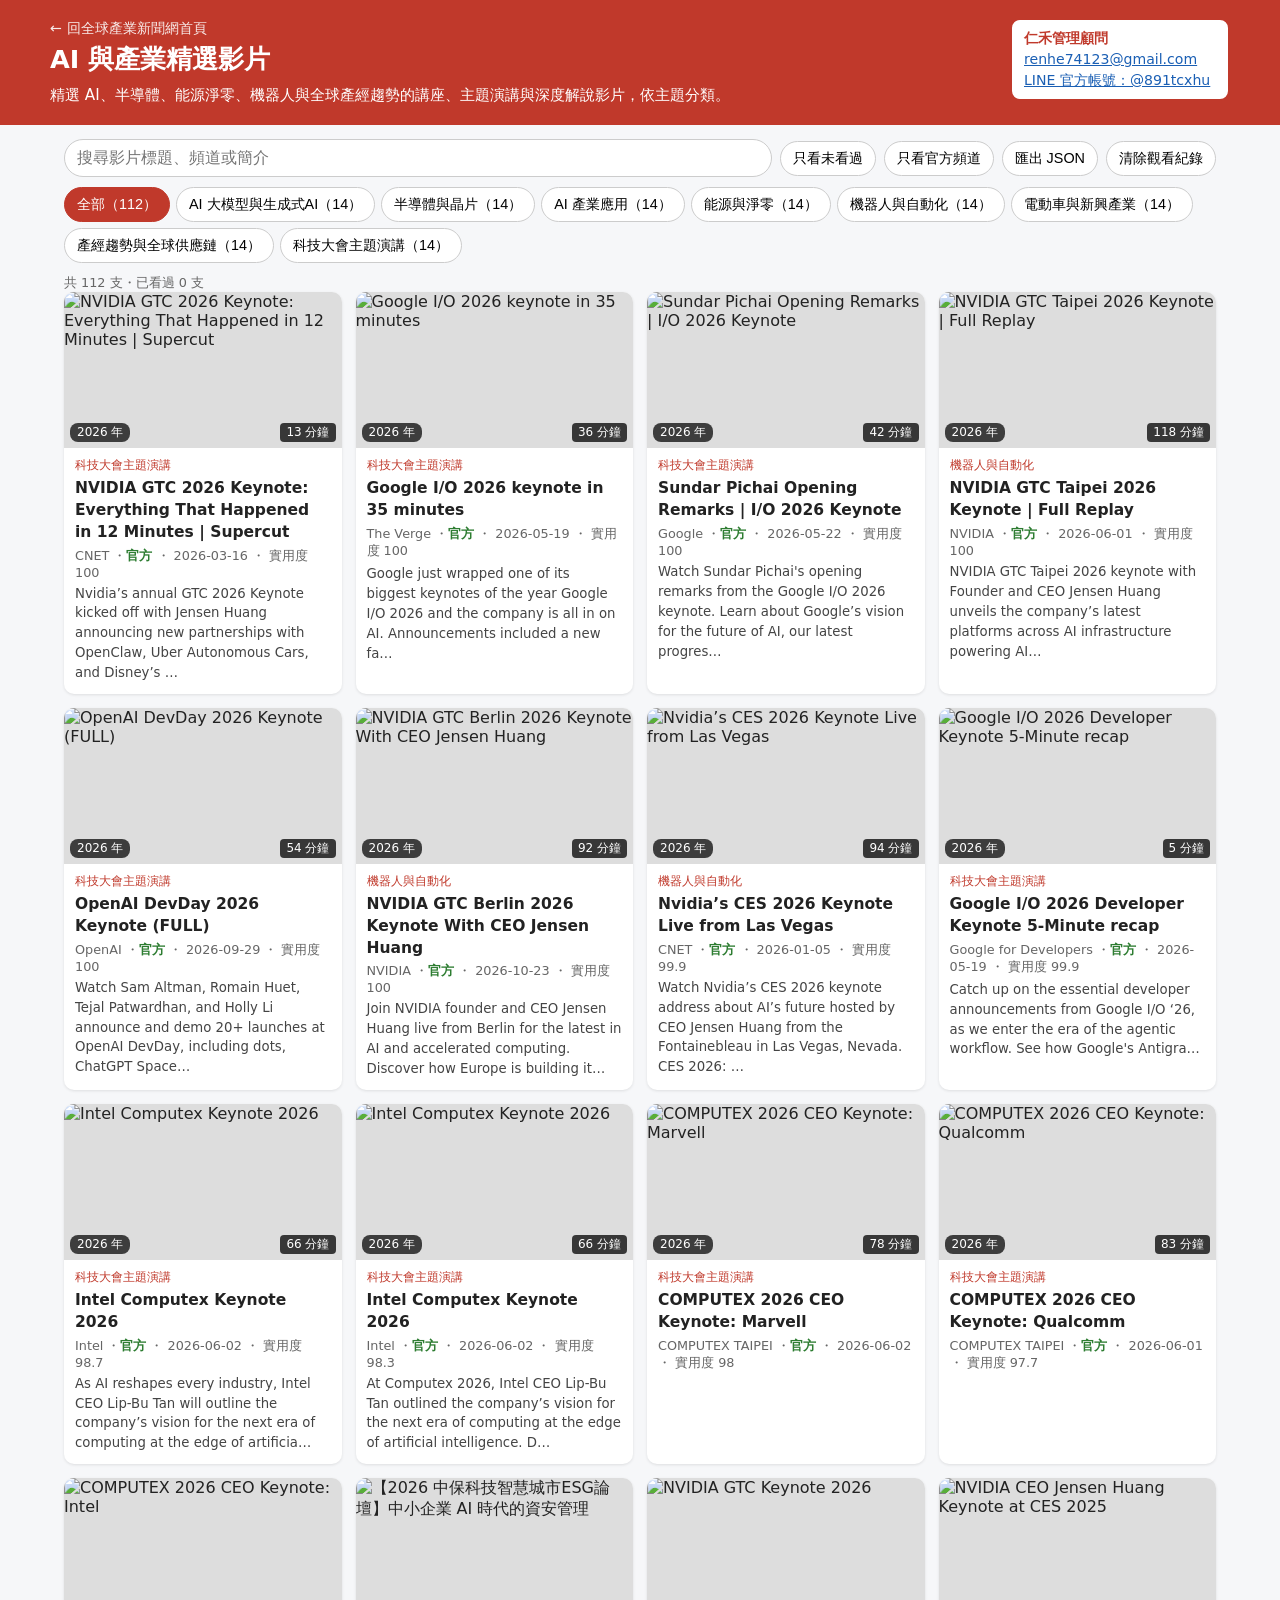
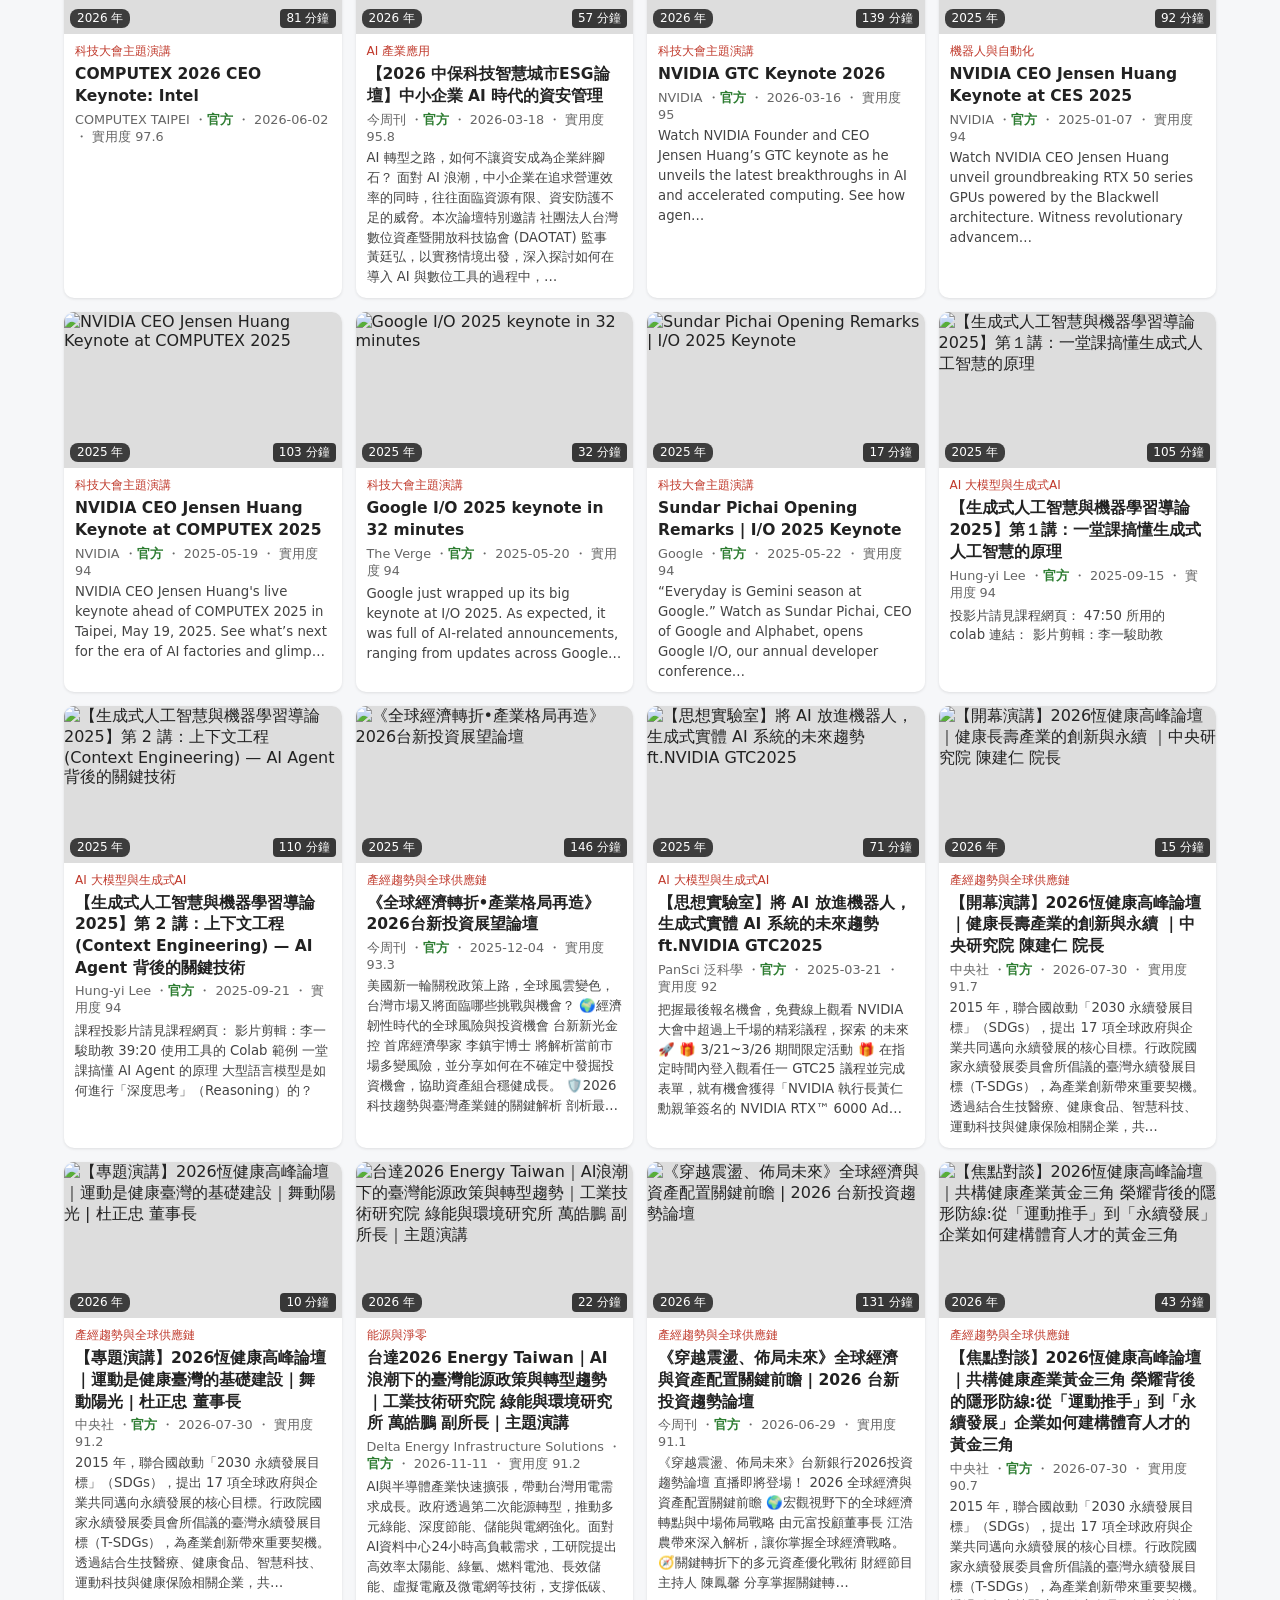
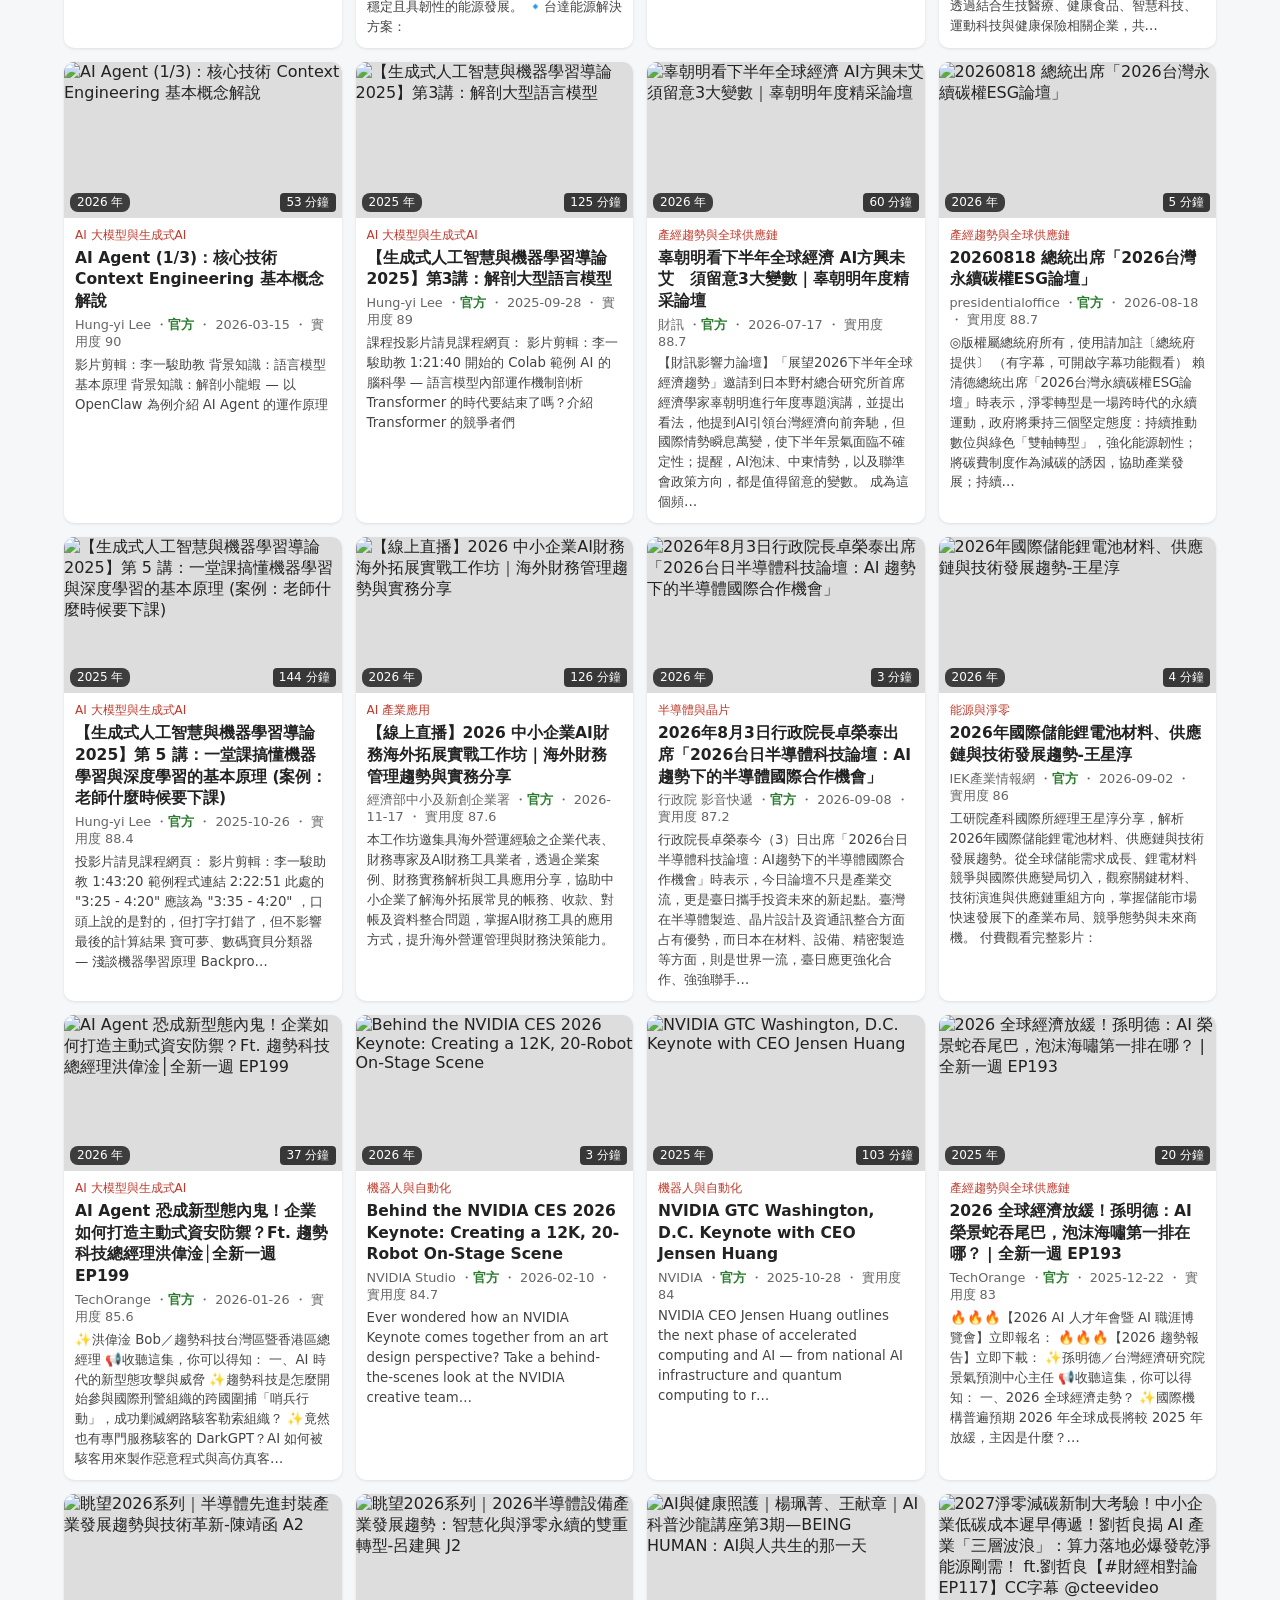
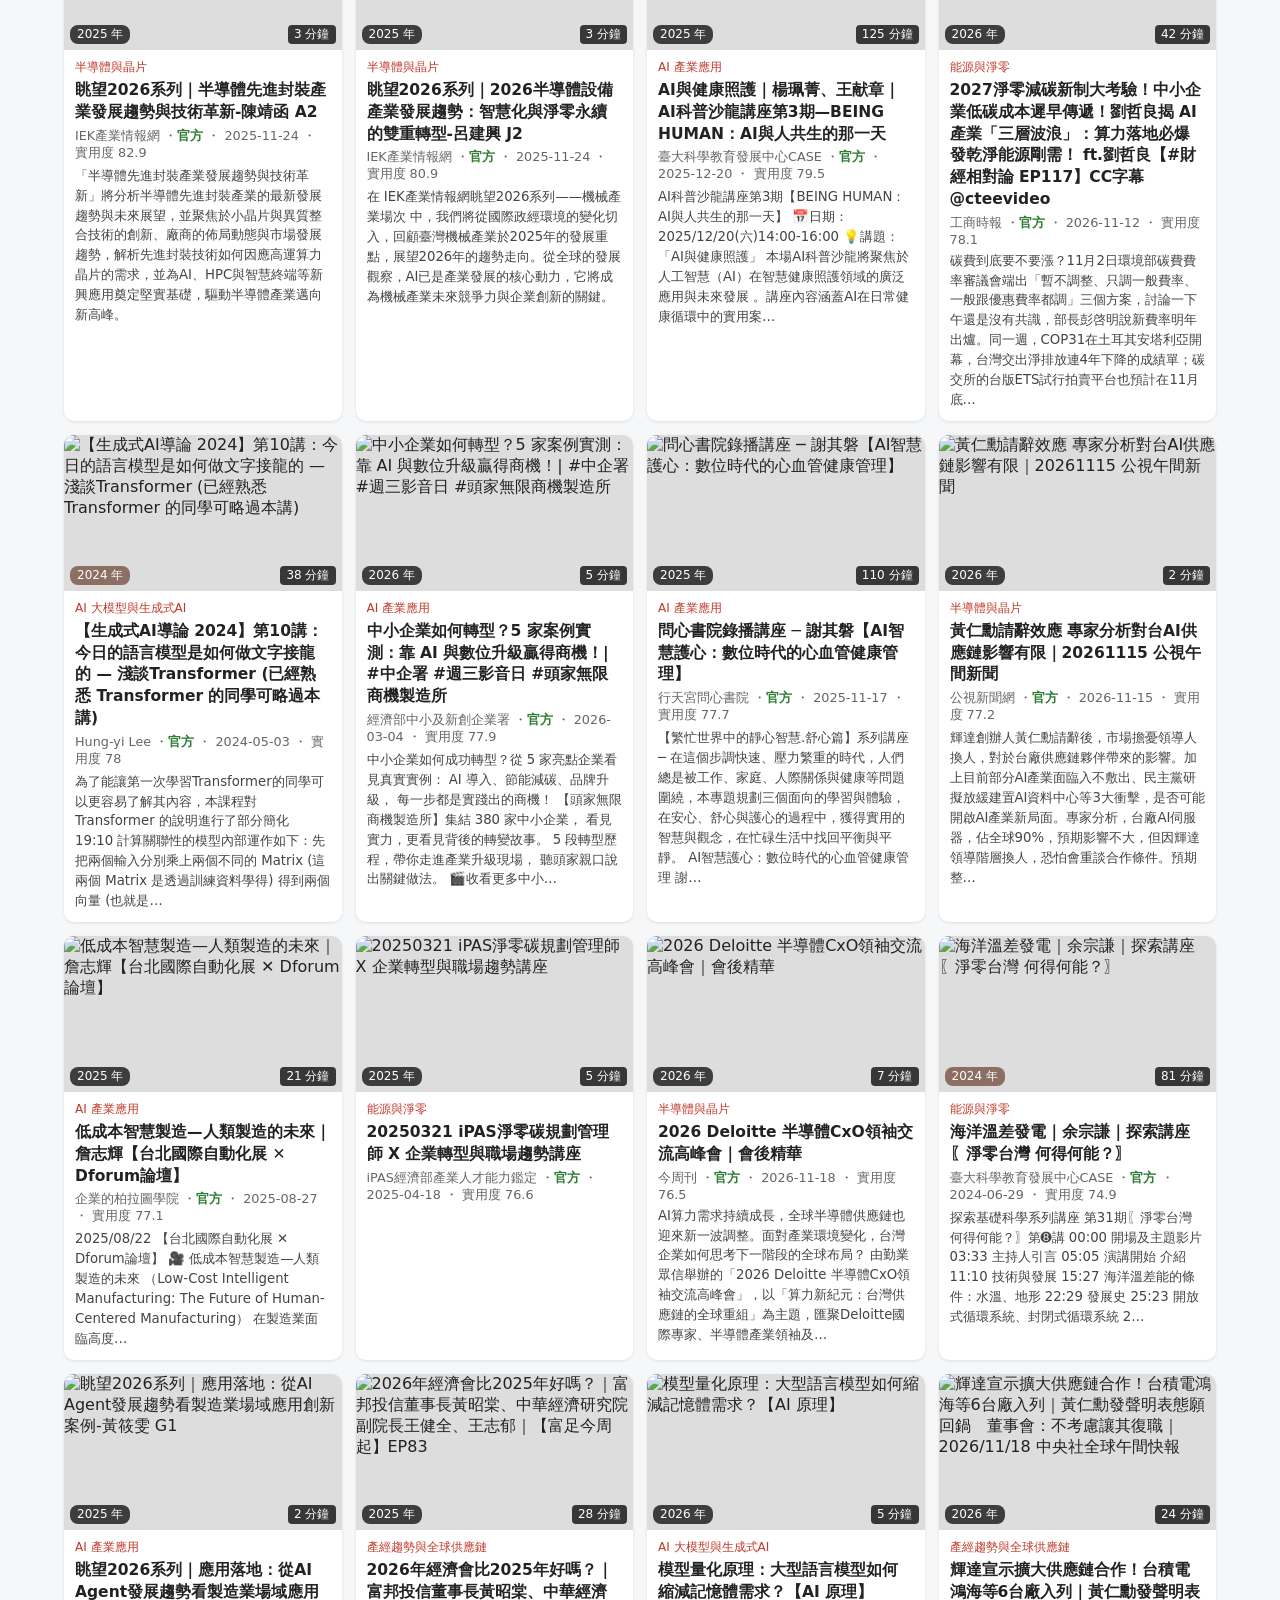
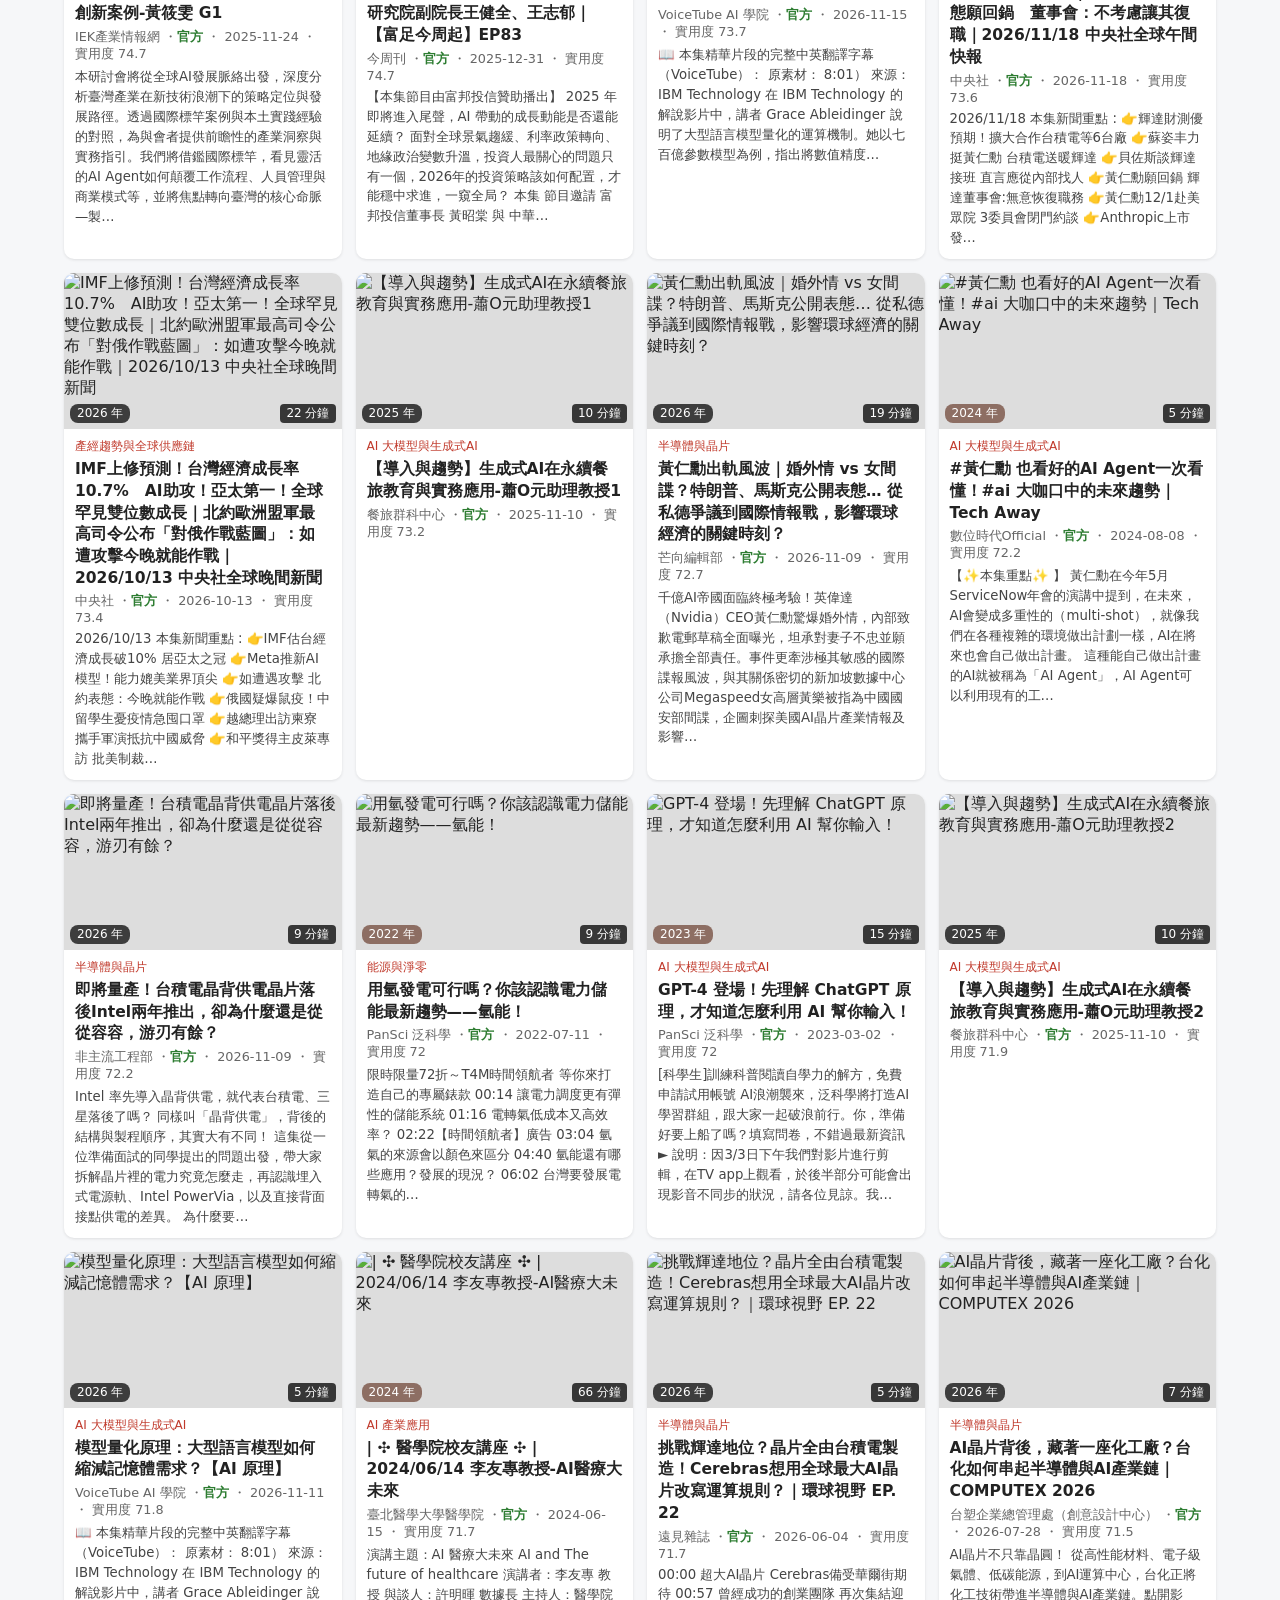
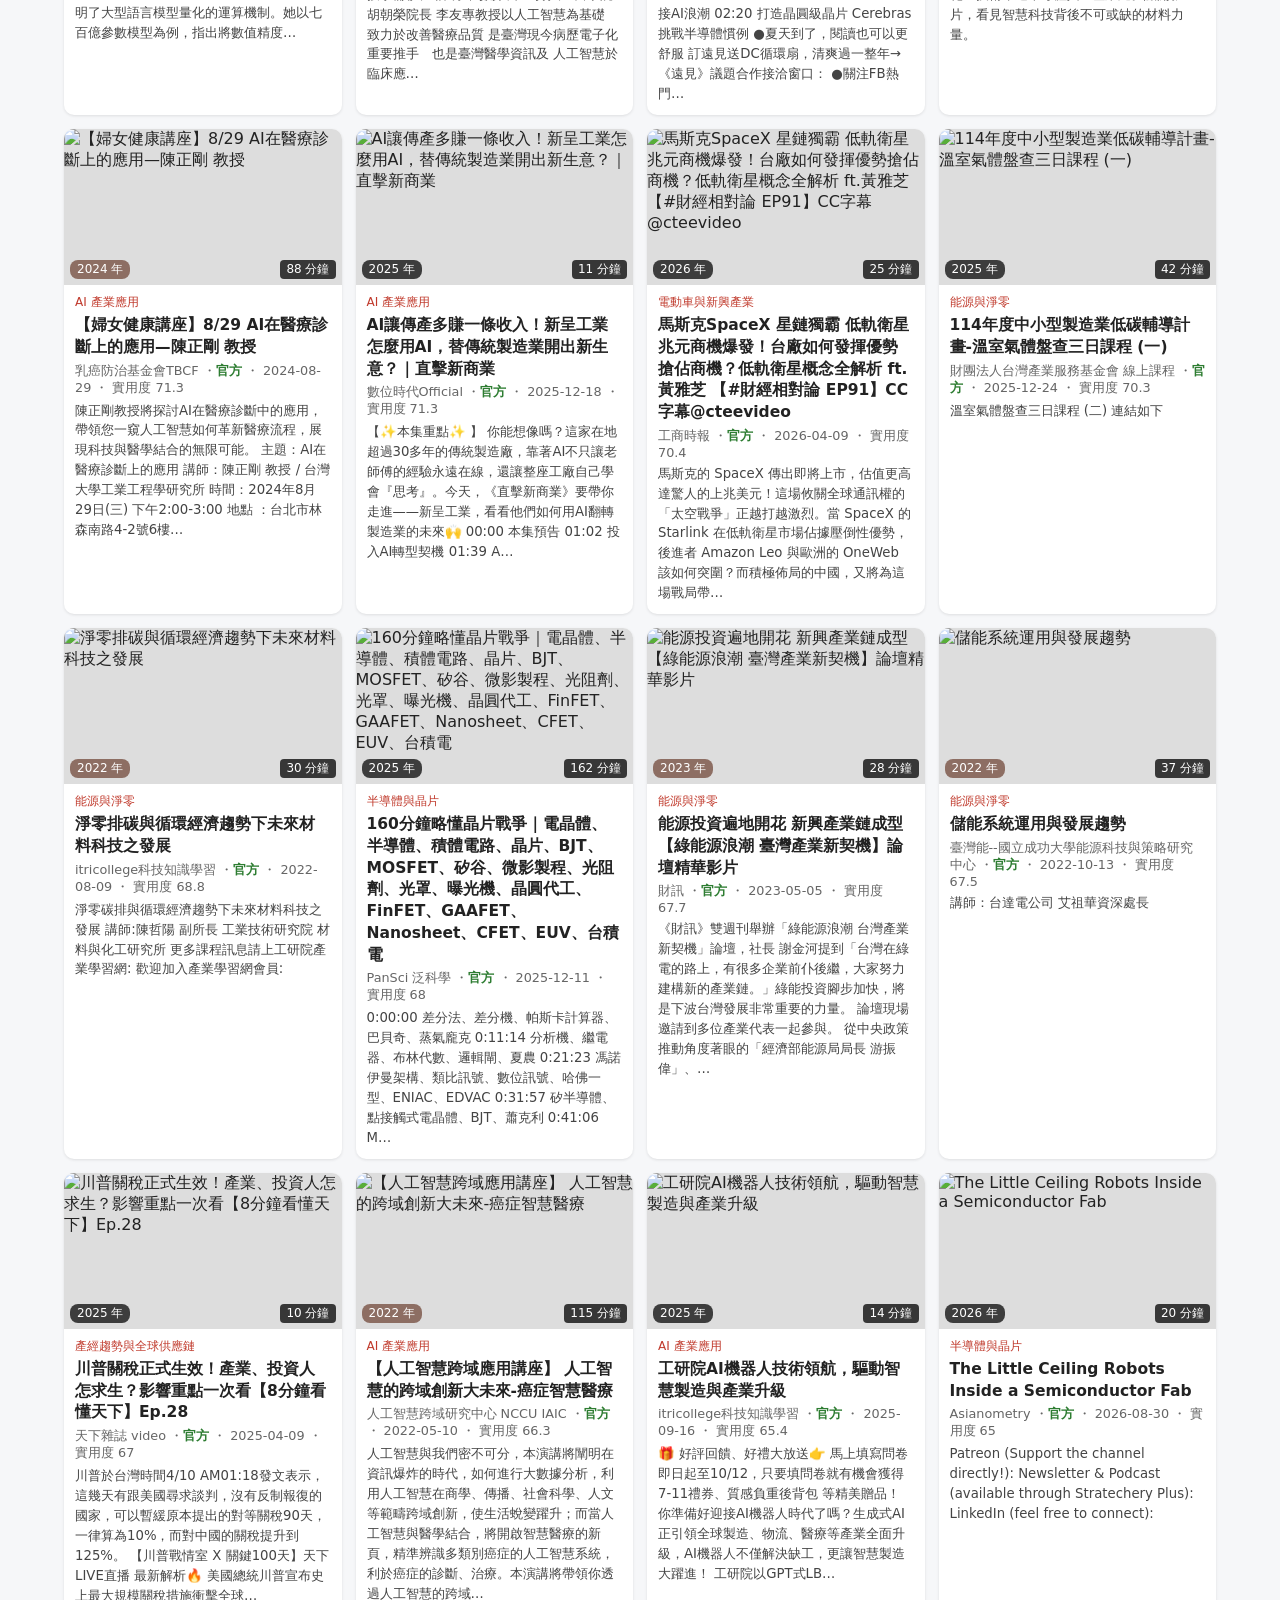
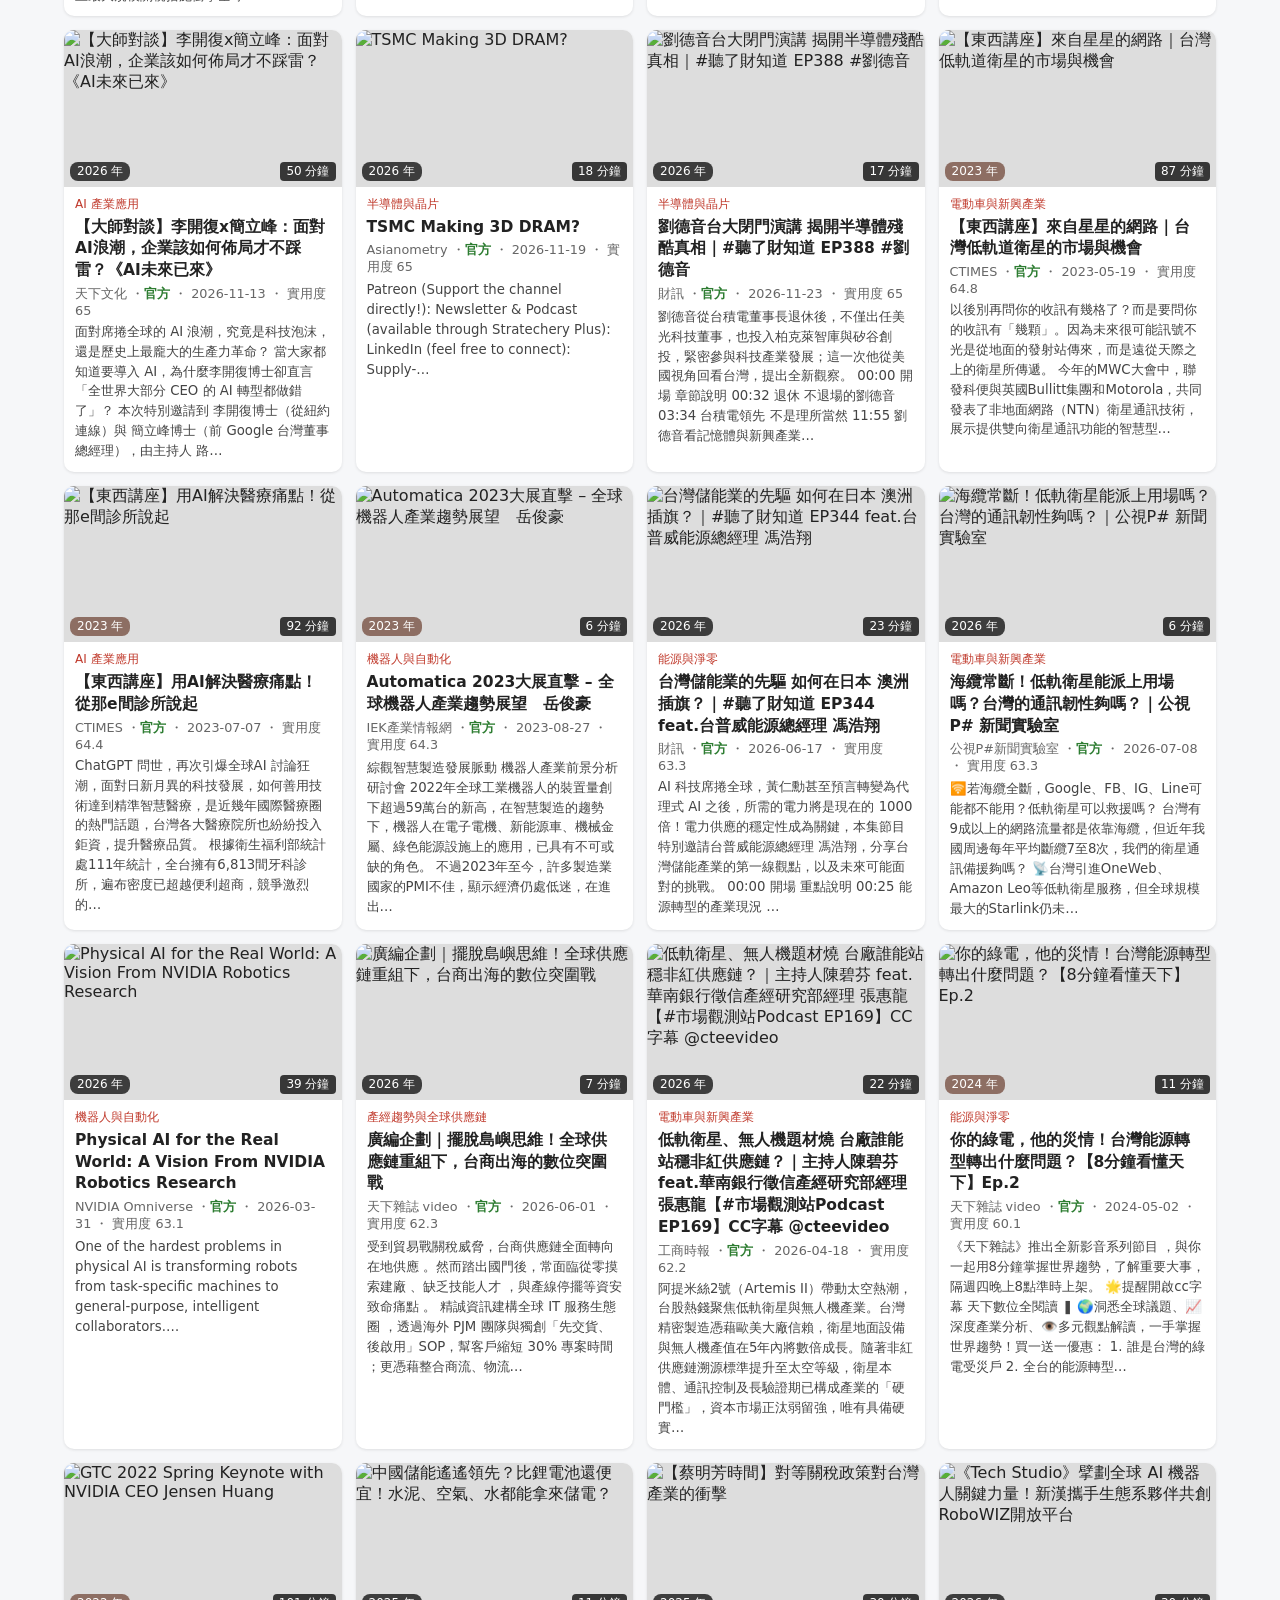
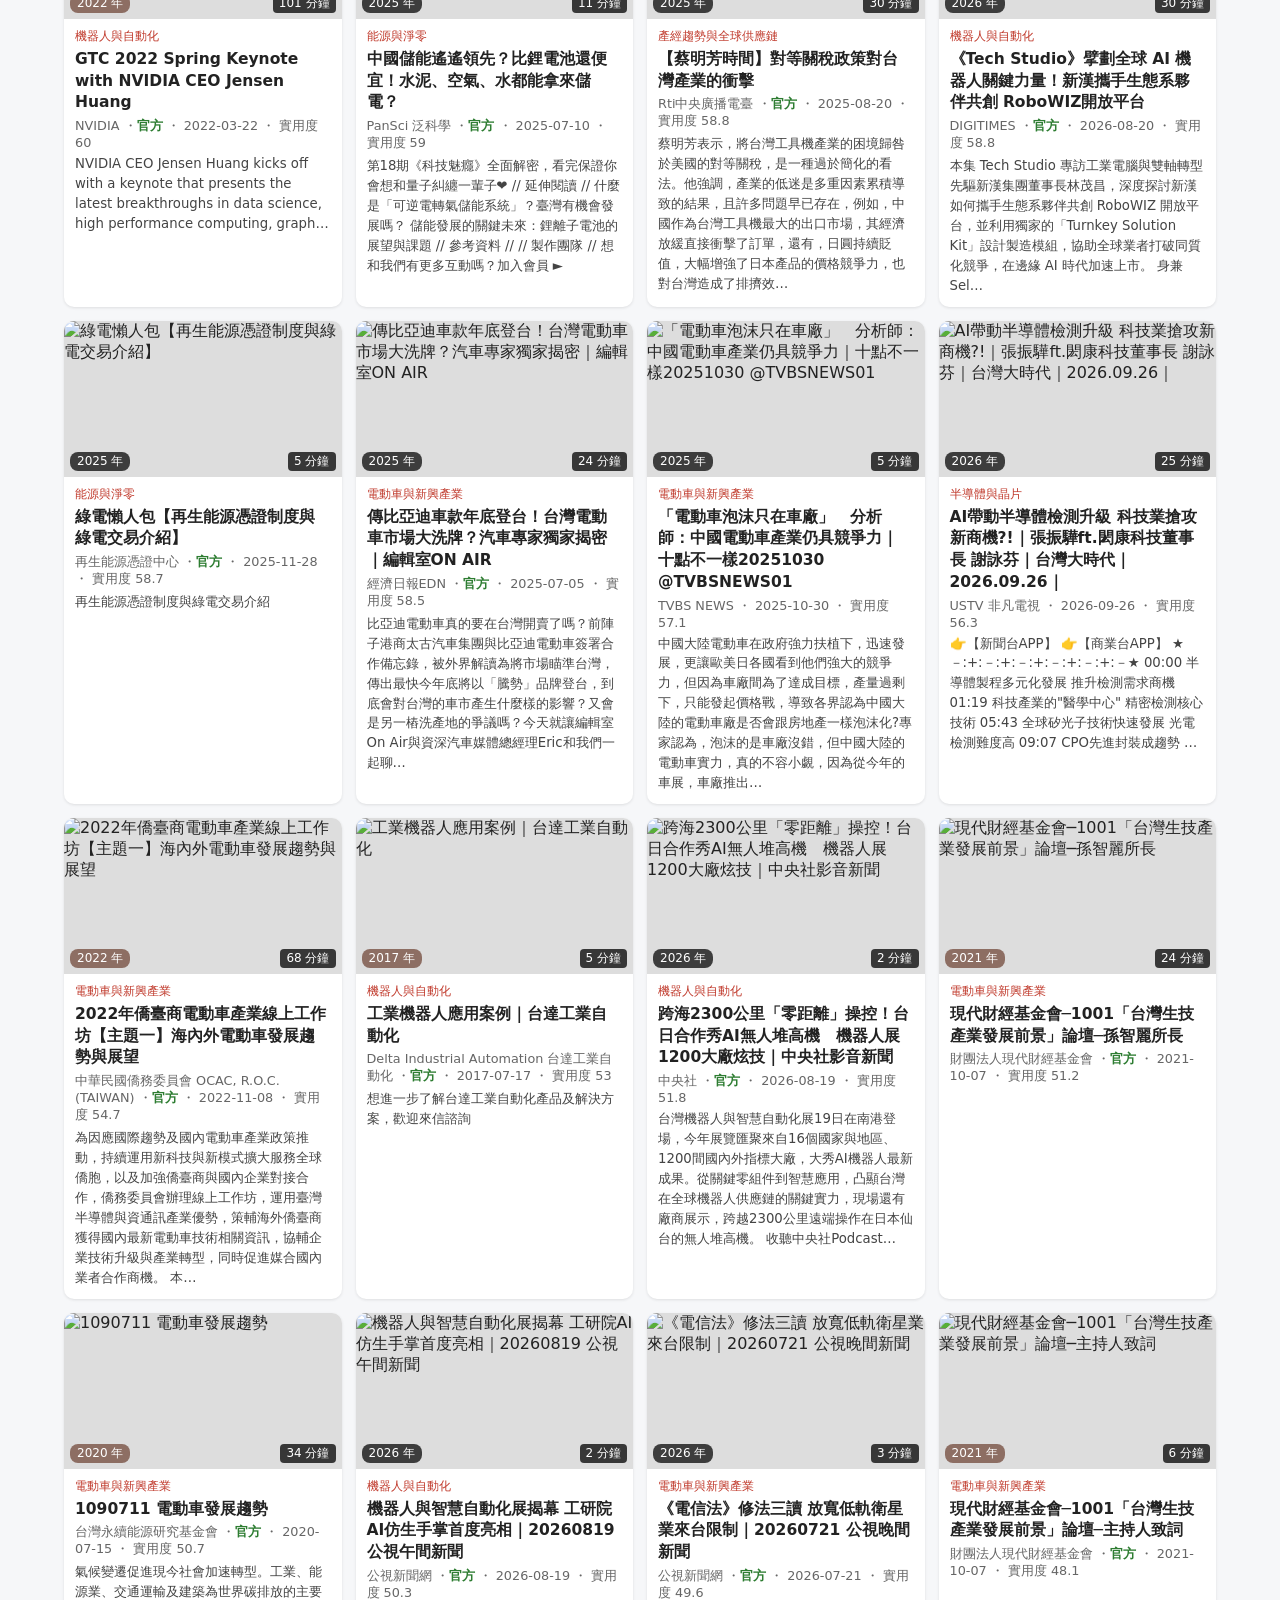
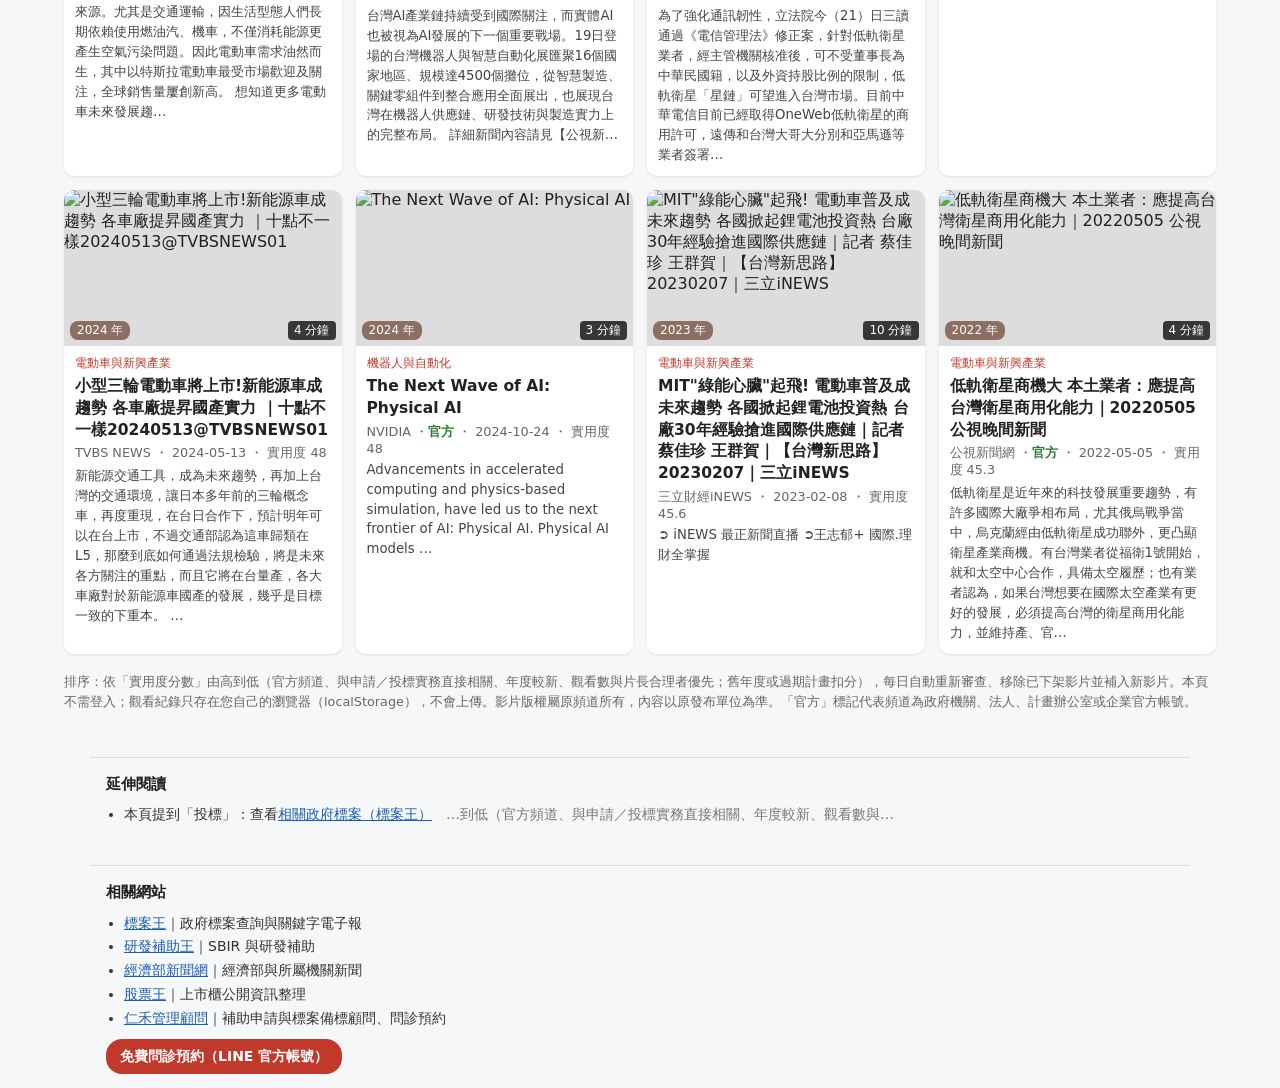
==== commit e0ddefe0: "新聞更新 2026-11-26 05:30" ====
--- a/videos.html
+++ b/videos.html
@@ -46,4 +46,5 @@
 $('#exp').onclick=()=>{const b=new Blob([JSON.stringify({exported:new Date().toISOString(),videos:D.v.map(v=>({...v,url:'https://www.youtube.com/watch?v='+v.id,watched:seen[v.id]||null}))},null,1)],{type:'application/json'});const a=document.createElement('a');a.href=URL.createObjectURL(b);a.download='videos_industry.json';a.click()};
 $('#clr').onclick=()=>{if(confirm('確定清除本機觀看紀錄？')){seen={};localStorage.removeItem(K);draw()}};
 chips();draw();
-</script></body></html>
+</script><!--MX:context--><section class="mx-box mx-context" aria-label="延伸閱讀"><h2>延伸閱讀</h2><ul><li>本頁提到「投標」：查看<a href="https://www.bidking.tw/">相關政府標案（標案王）</a><span style="color:#777">　…到低（官方頻道、與申請／投標實務直接相關、年度較新、觀看數與…</span></li></ul></section><!--/MX:context--><!--MX:footer--><style>.mx-box{max-width:1100px;margin:24px auto 0;padding:14px 16px;box-sizing:border-box;font-size:14px;line-height:1.7;color:#333;border-top:1px solid #ddd}.mx-box h2{font-size:15px;margin:0 0 6px;color:#222}.mx-box ul{margin:0;padding-left:18px}.mx-box a{color:#1a5fb4}.mx-cta{display:inline-block;margin-top:8px;padding:6px 14px;background:#c0392b;color:#fff!important;border-radius:16px;text-decoration:none;font-weight:bold}.mx-fab{position:fixed;right:14px;bottom:16px;z-index:9990;padding:10px 16px;background:#c0392b;color:#fff!important;border-radius:22px;box-shadow:0 2px 8px rgba(0,0,0,.25);text-decoration:none;font-weight:bold;font-size:15px}@media (max-width:860px){body{padding-bottom:96px}.geo-sum{padding-bottom:20px}.mx-fab{bottom:12px;right:12px}}@media print{.mx-fab{display:none}}</style><aside class="mx-box mx-related" aria-label="相關網站"><h2>相關網站</h2><ul><li><a href="https://www.bidking.tw/">標案王</a>｜政府標案查詢與關鍵字電子報</li><li><a href="https://web20.subsidyking.tw/">研發補助王</a>｜SBIR 與研發補助</li><li><a href="https://web8.subsidyking.tw/">經濟部新聞網</a>｜經濟部與所屬機關新聞</li><li><a href="https://web5.subsidyking.tw/">股票王</a>｜上市櫃公開資訊整理</li><li><a href="https://web18.subsidyking.tw/?utm_source=web6.subsidyking.tw&utm_medium=matrix">仁禾管理顧問</a>｜補助申請與標案備標顧問、問診預約</li></ul><a class="mx-cta" href="https://line.me/R/ti/p/@891tcxhu" target="_blank" rel="noopener" onclick="if(window.gtag)gtag('event','click_consult',{site:'web6.subsidyking.tw'})">免費問診預約（LINE 官方帳號）</a></aside><!--/MX:footer-->
+</body></html>
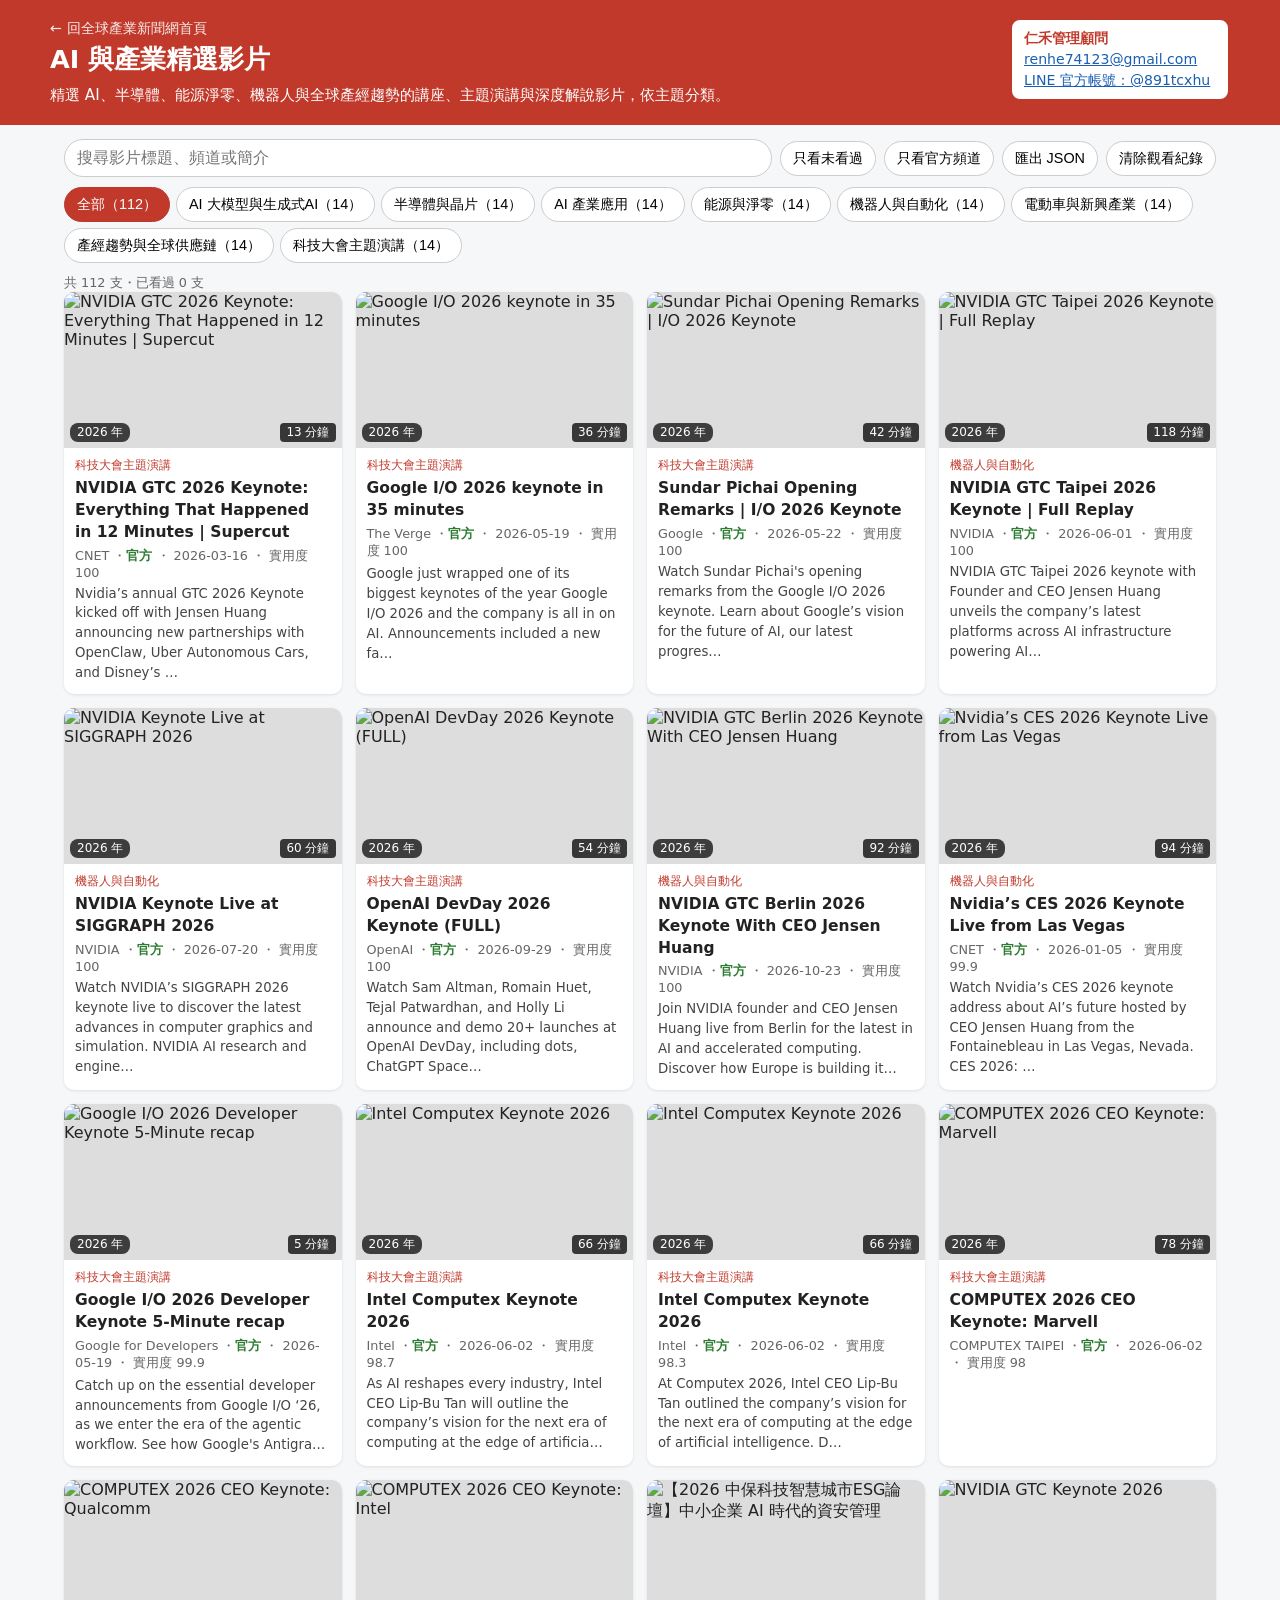
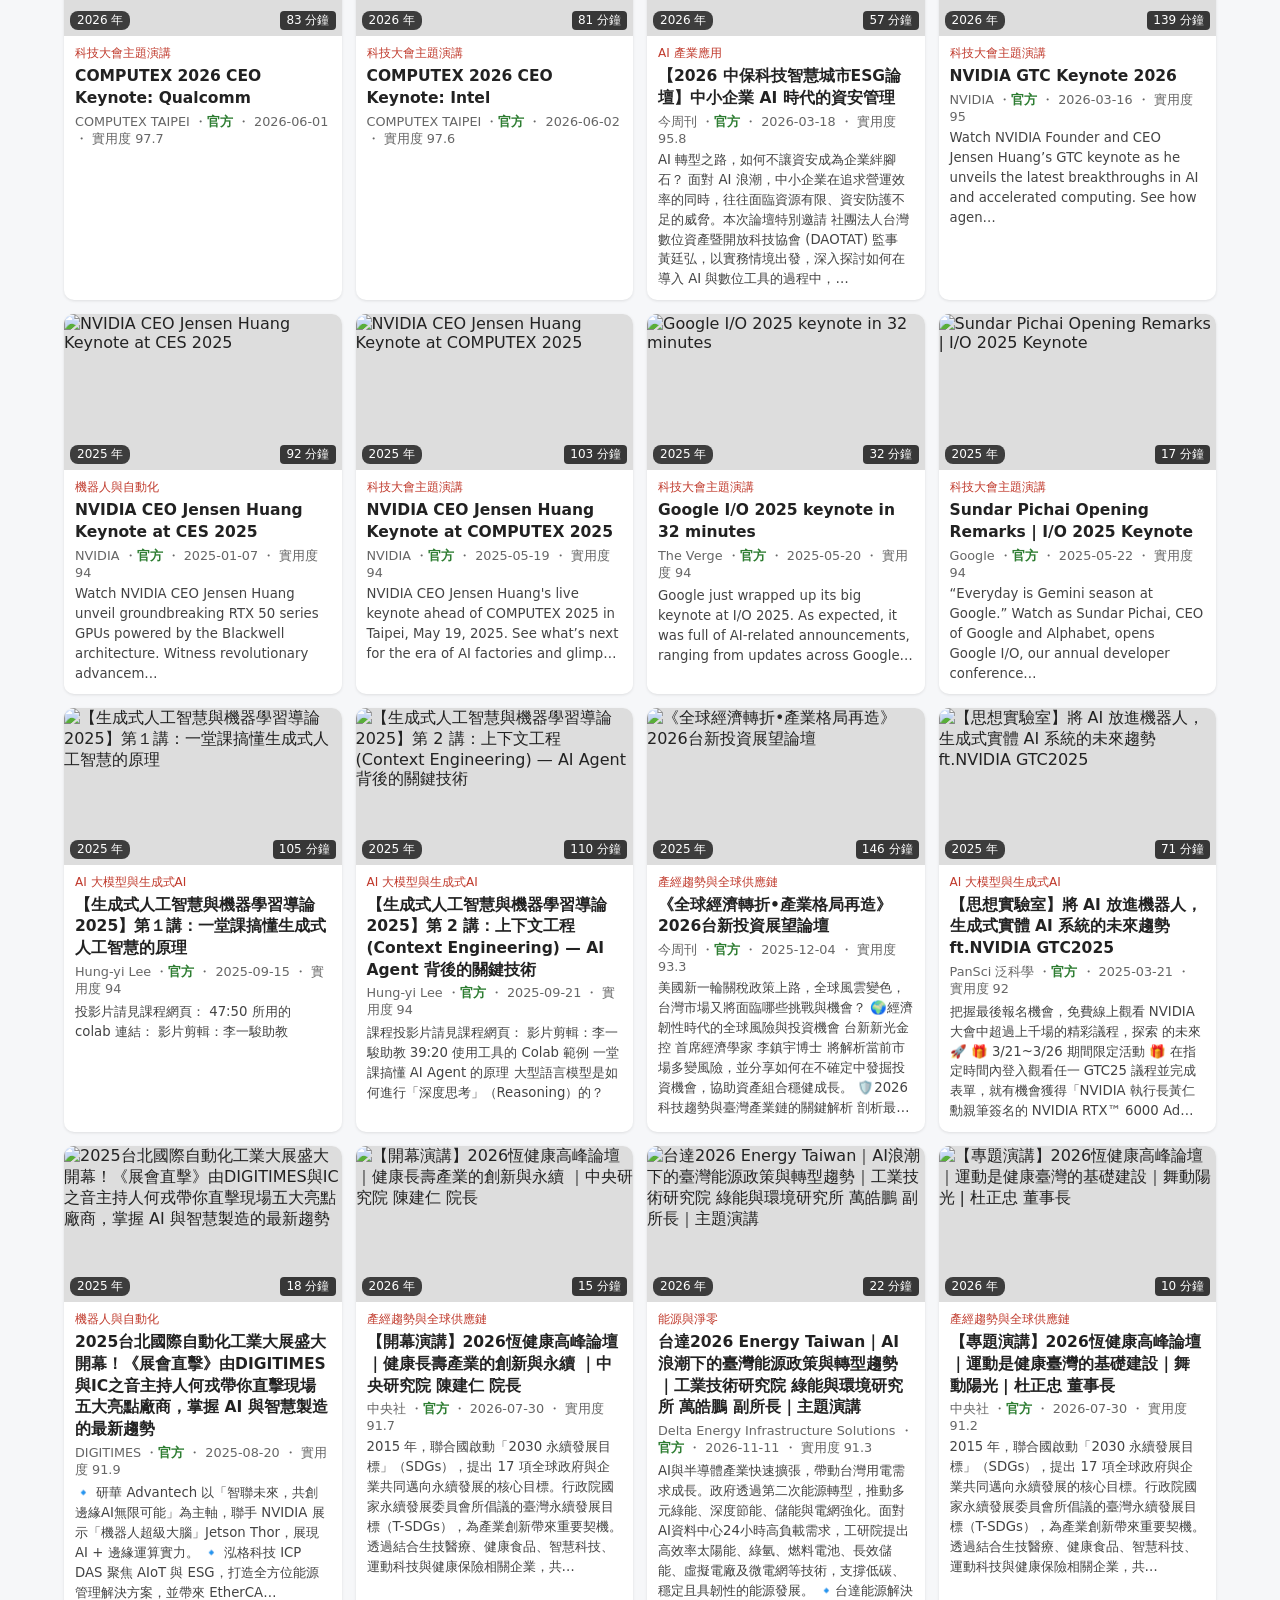
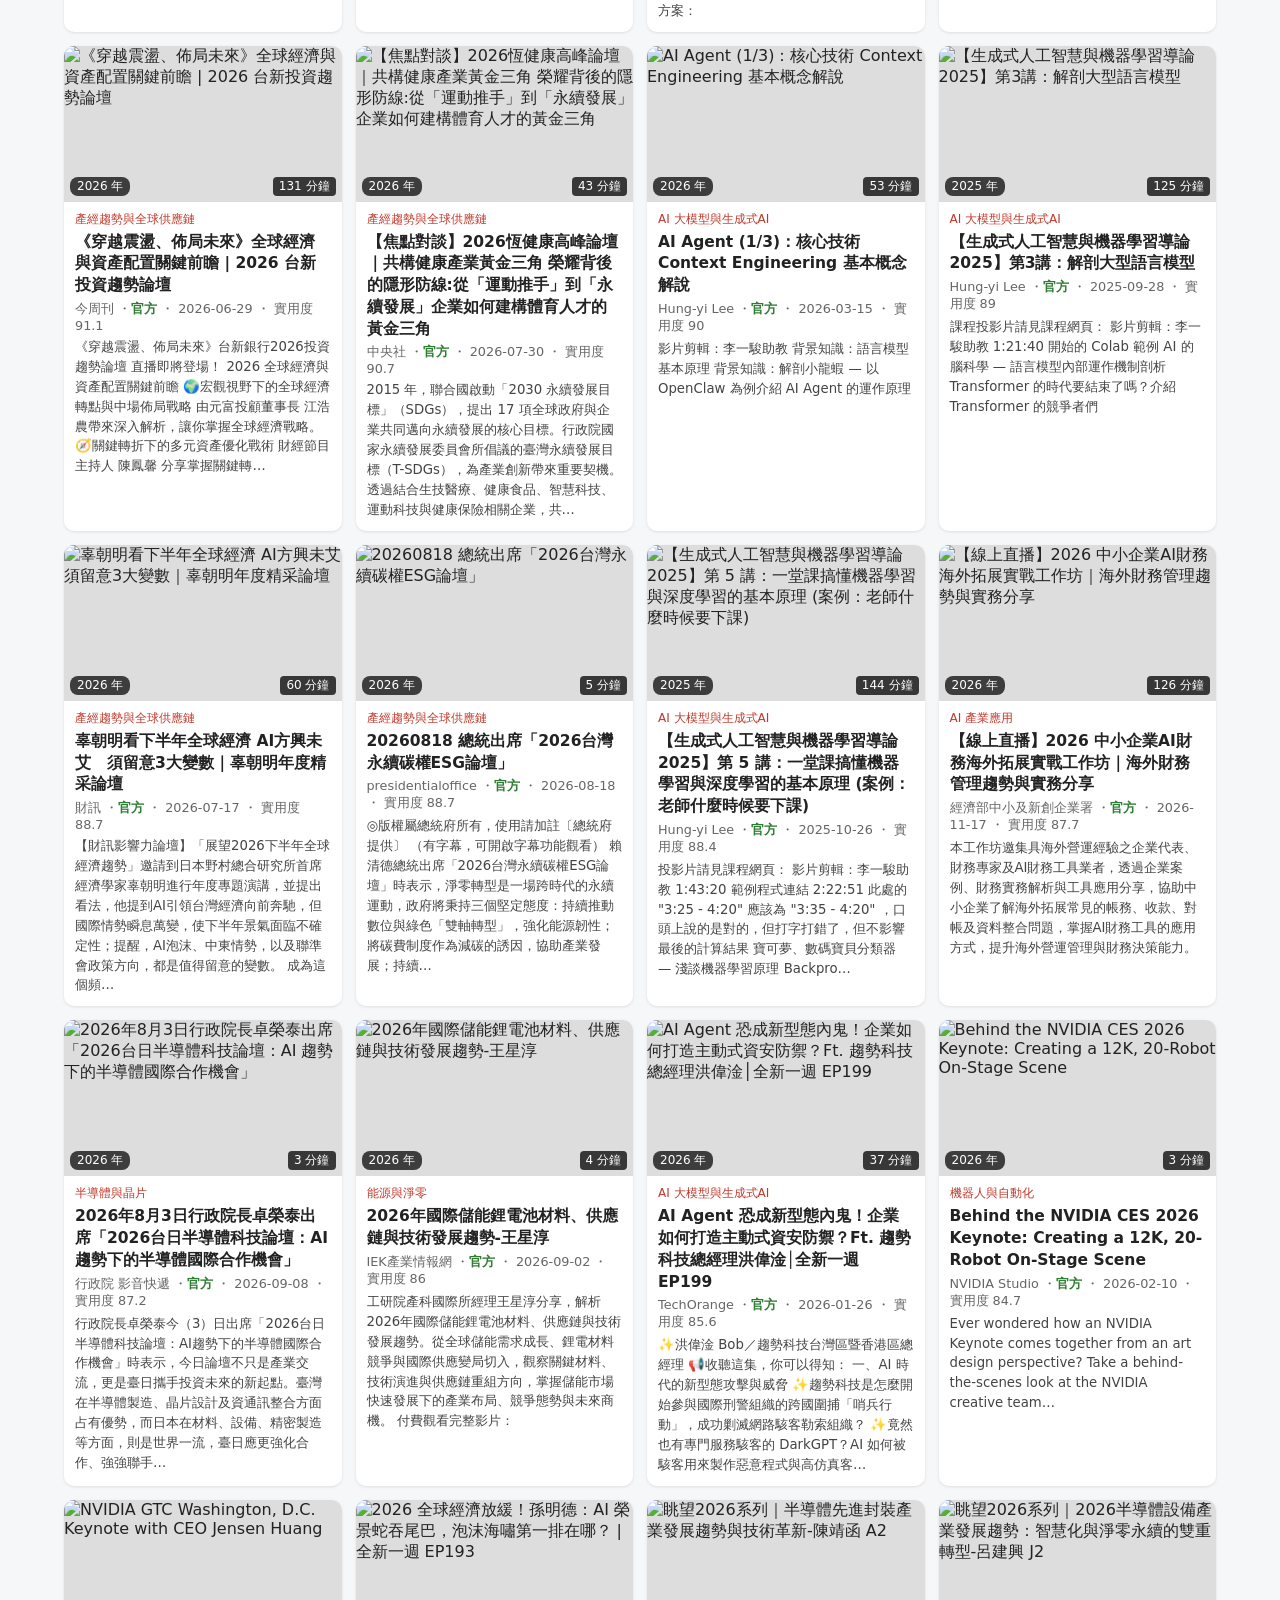
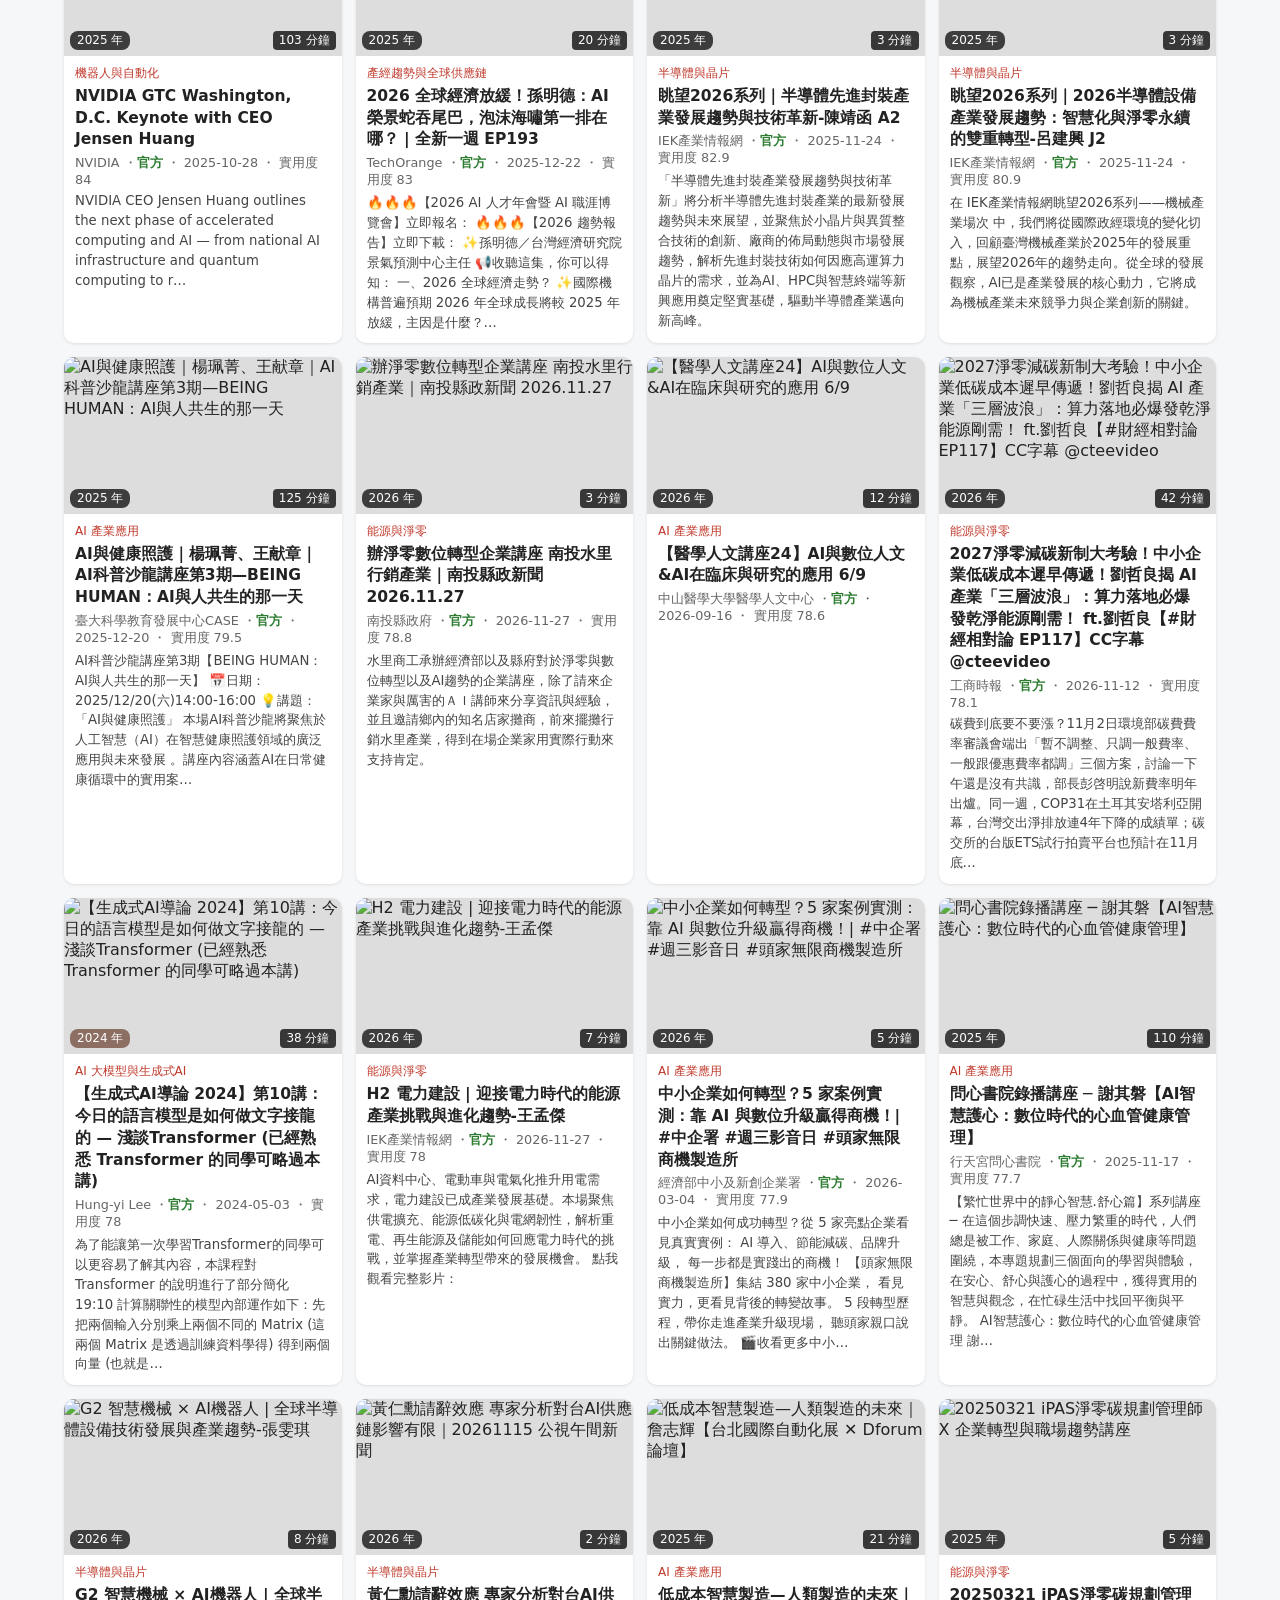
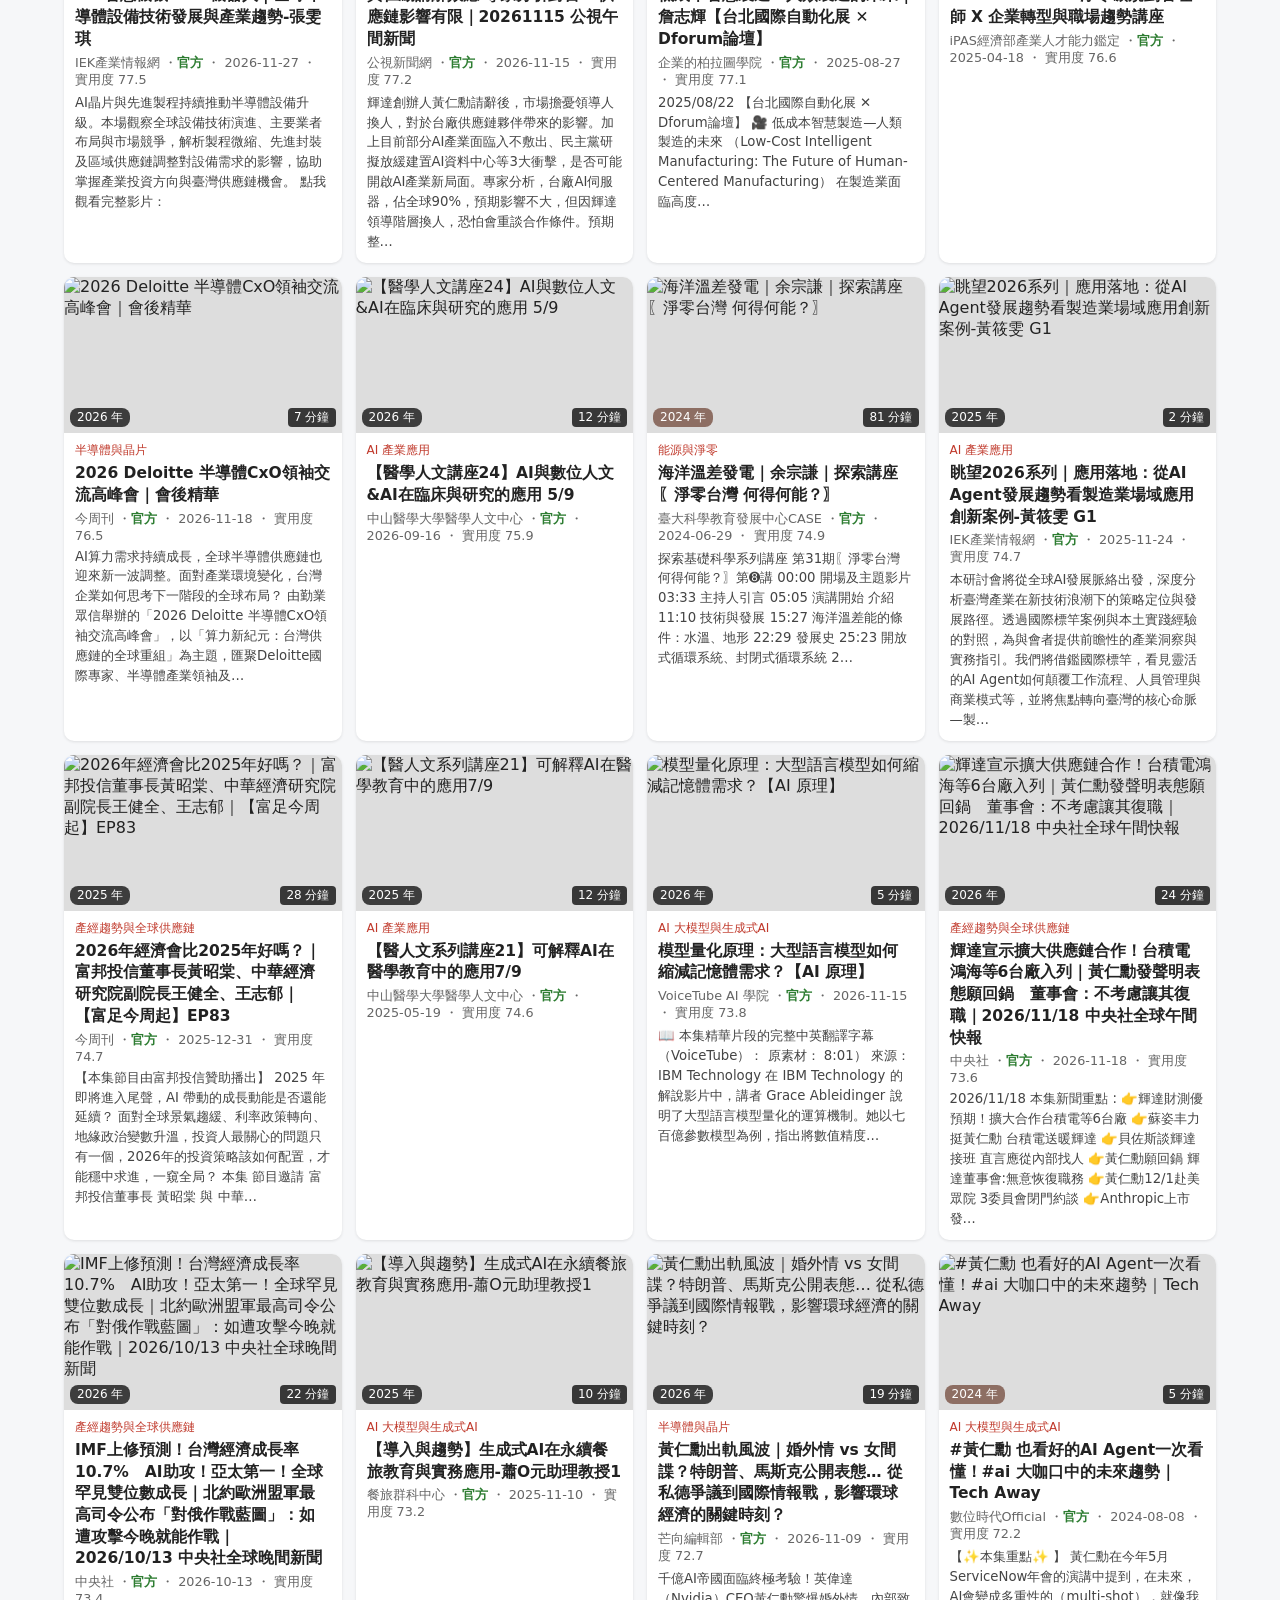
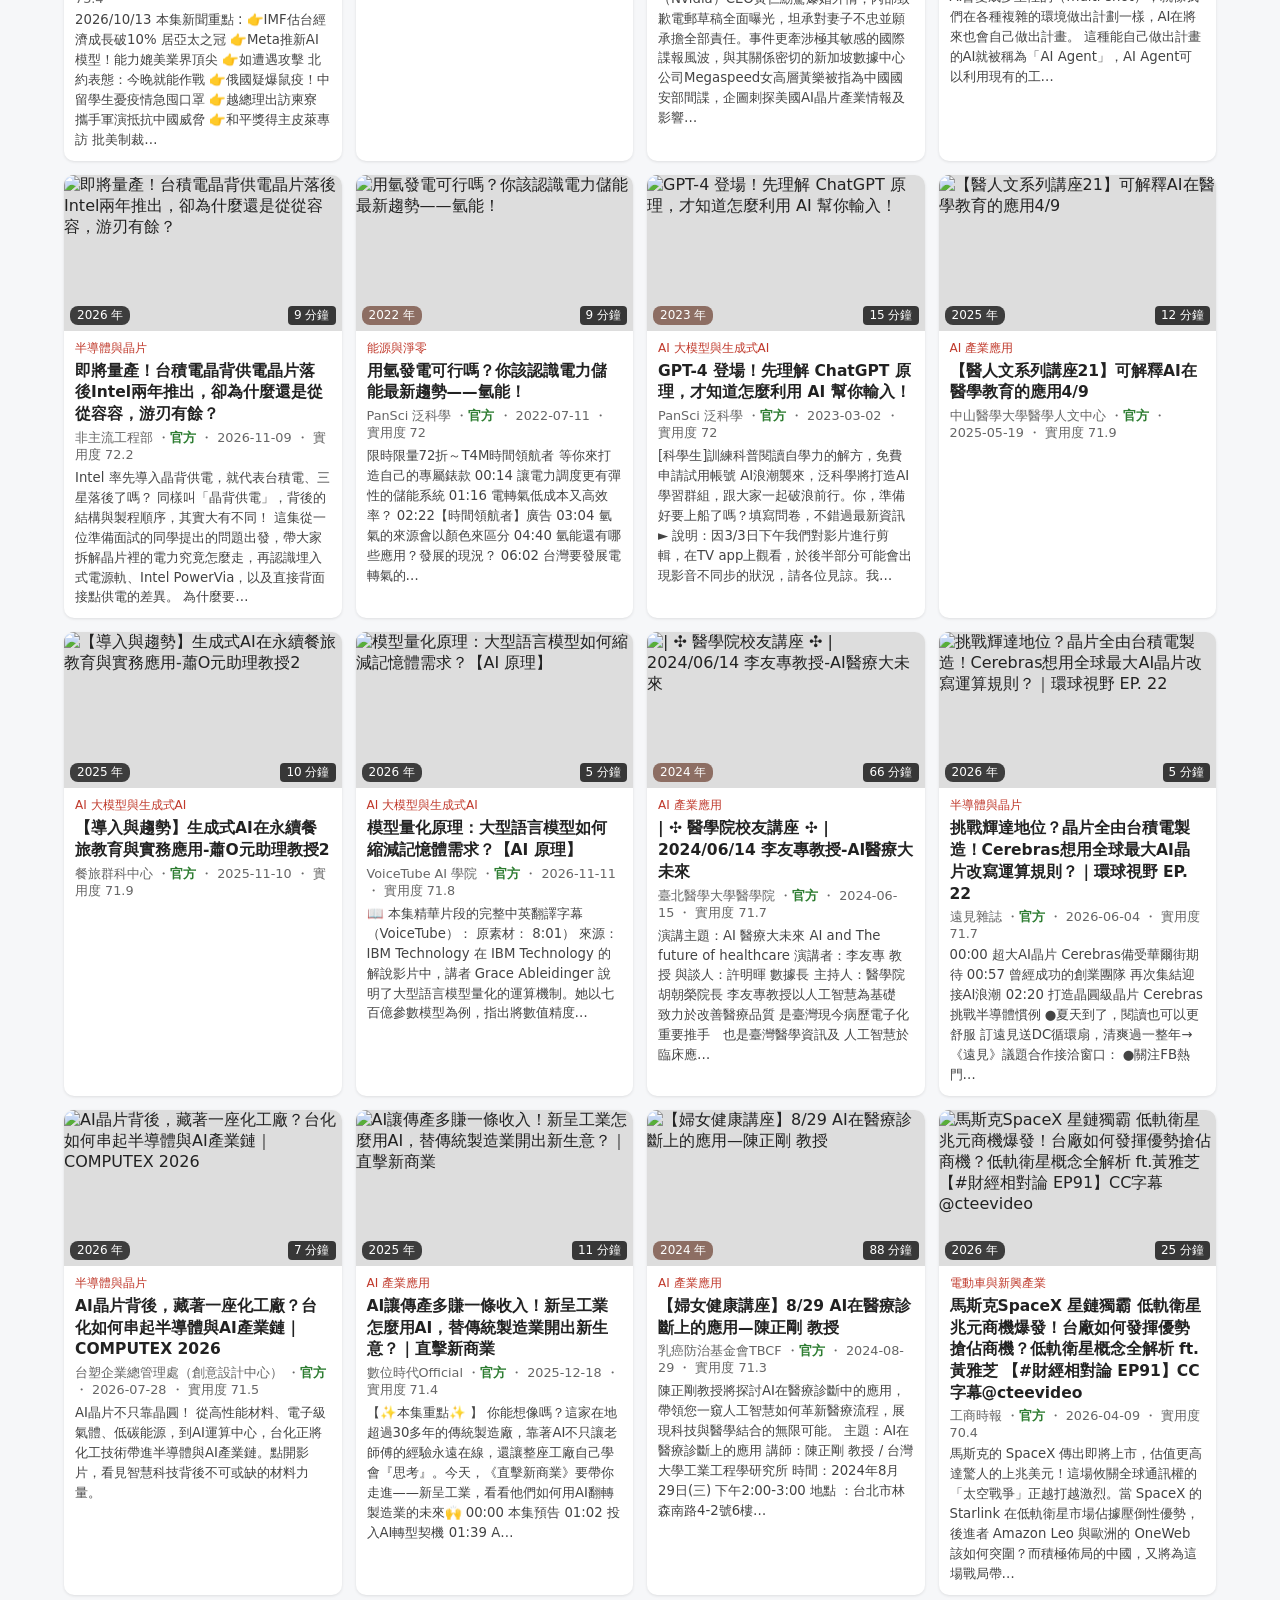
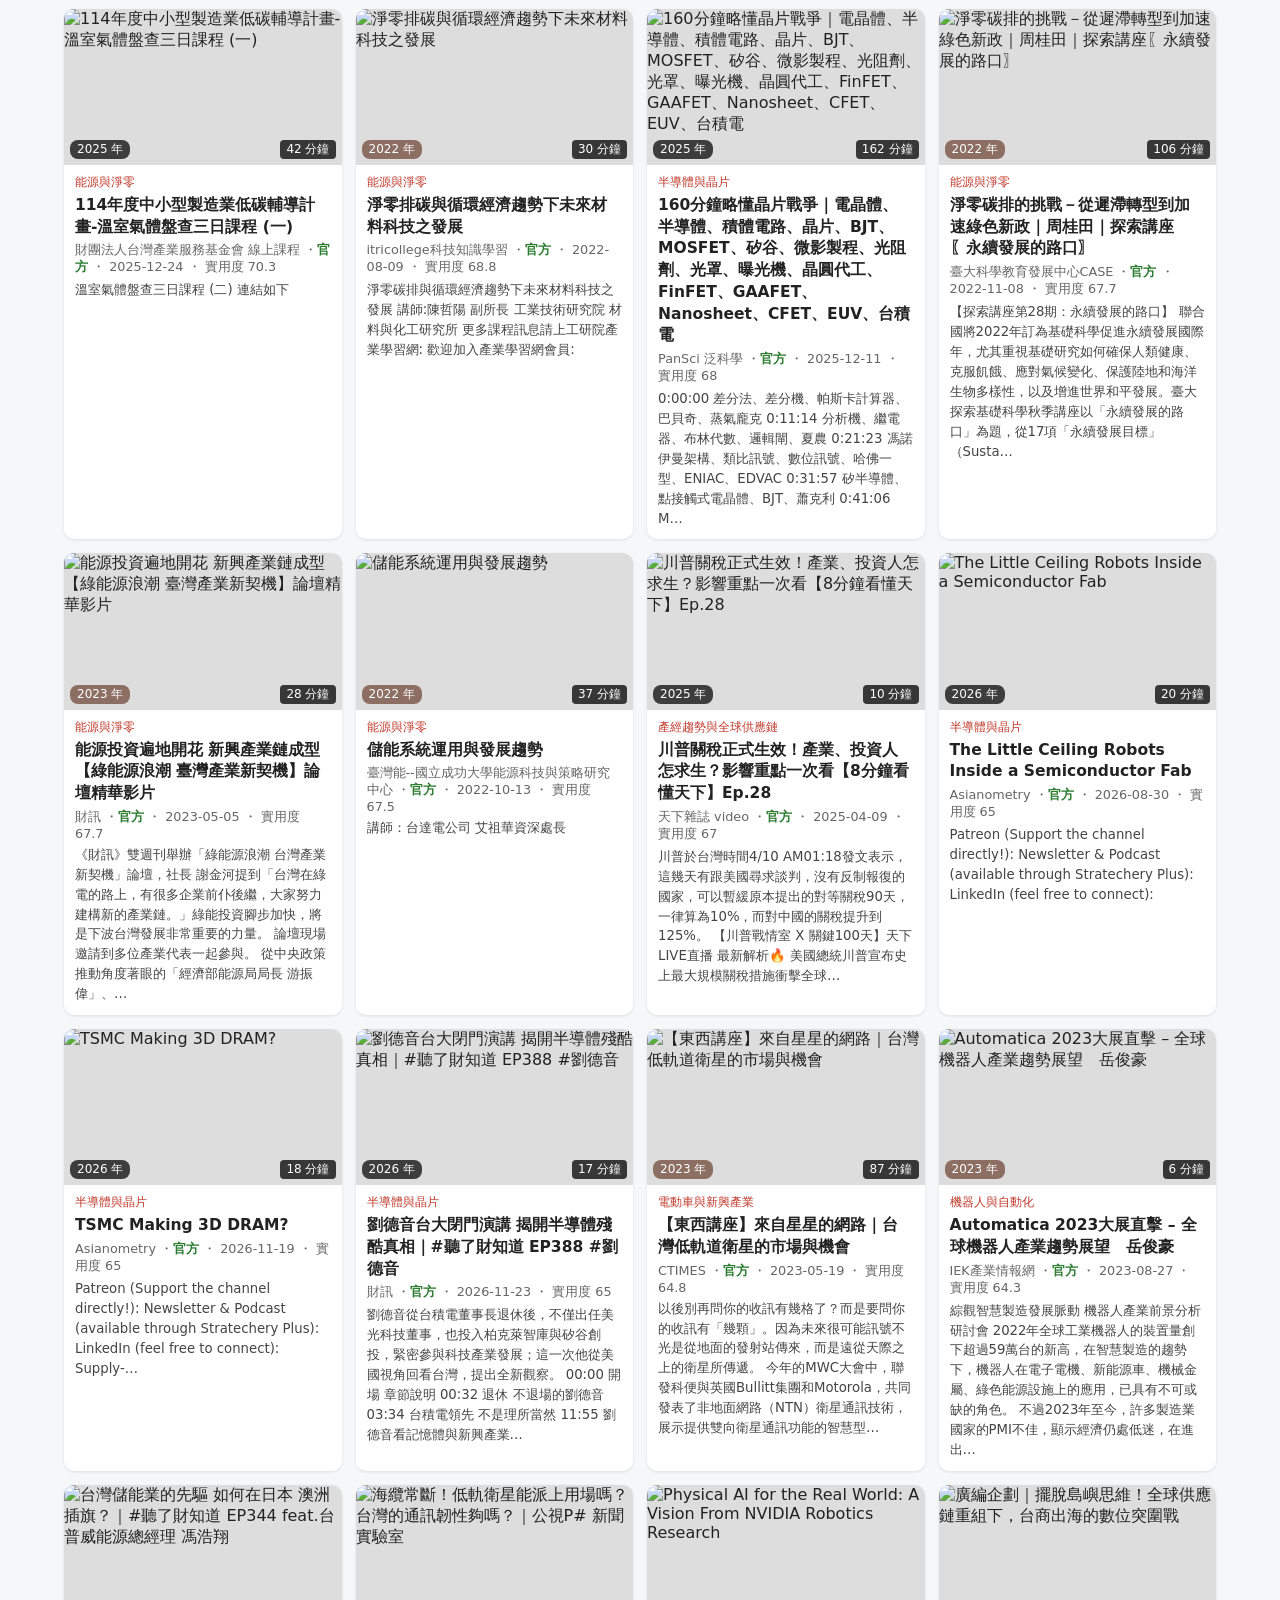
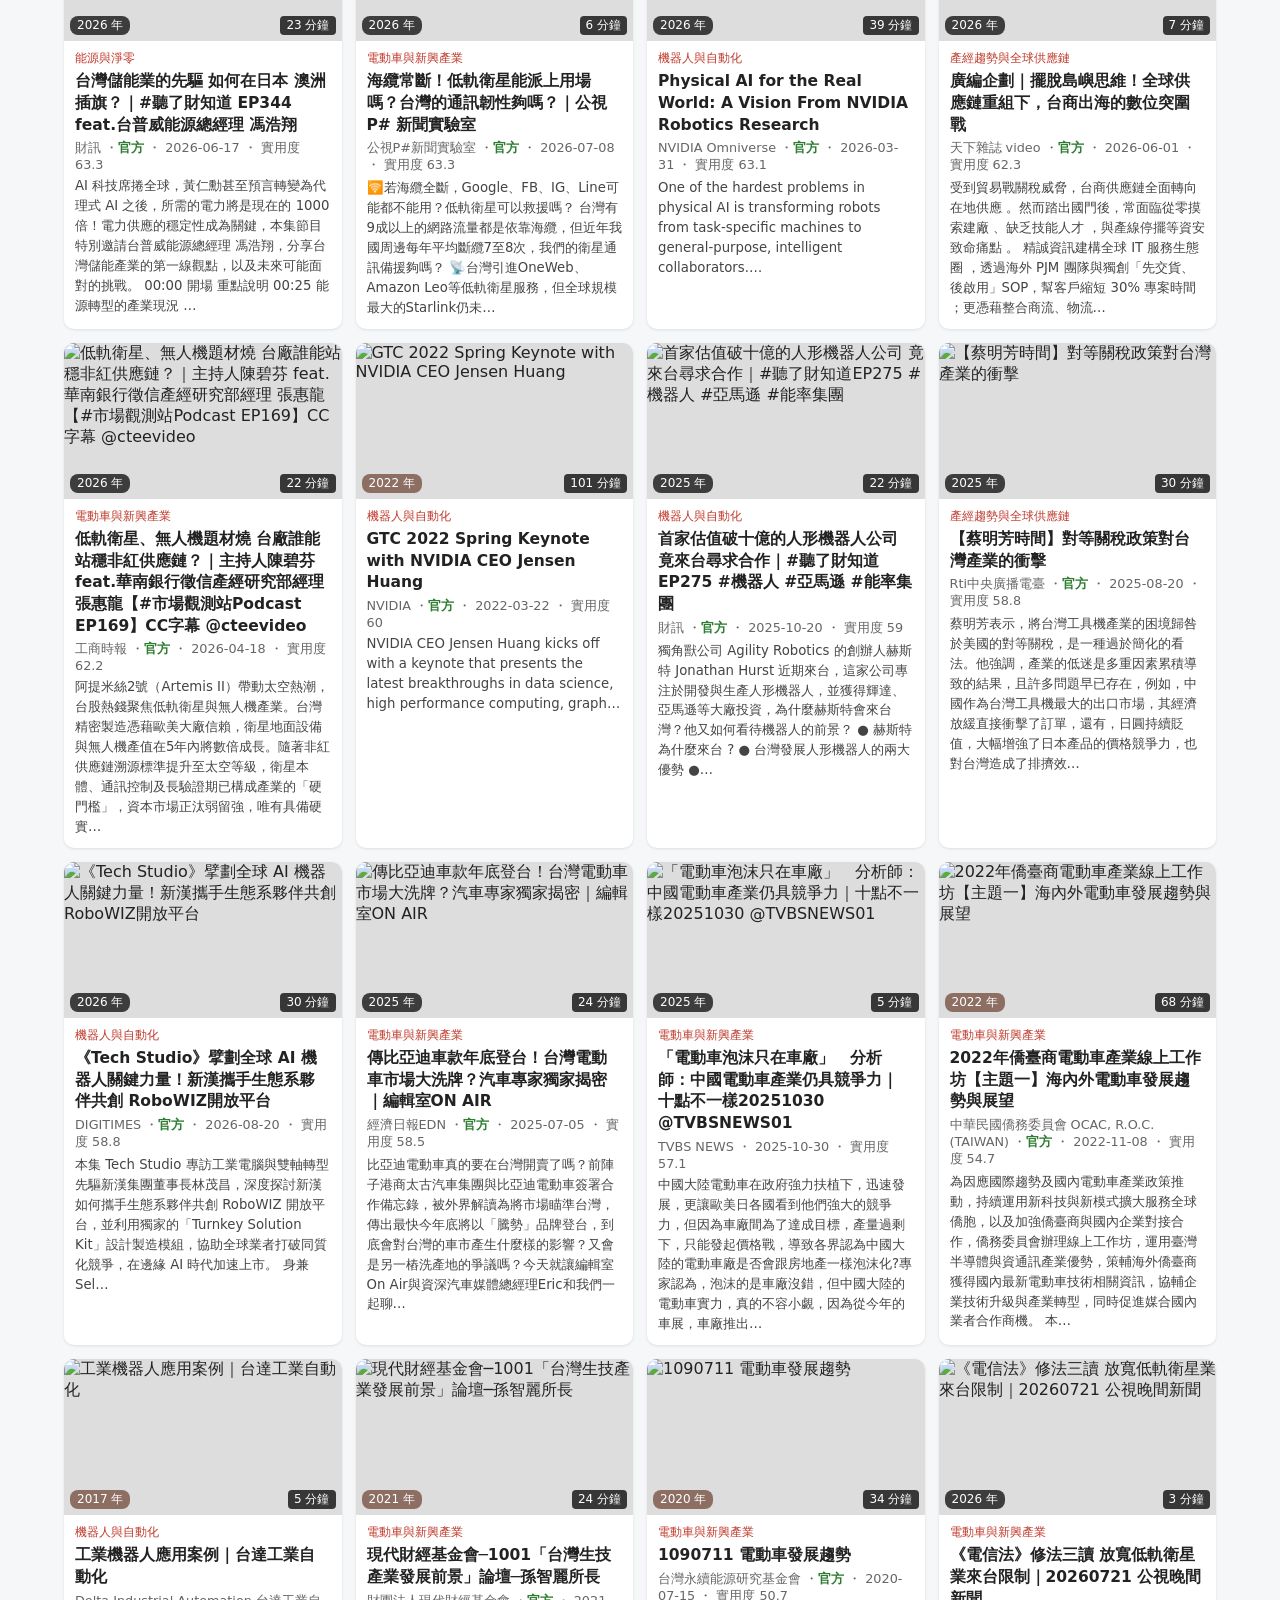
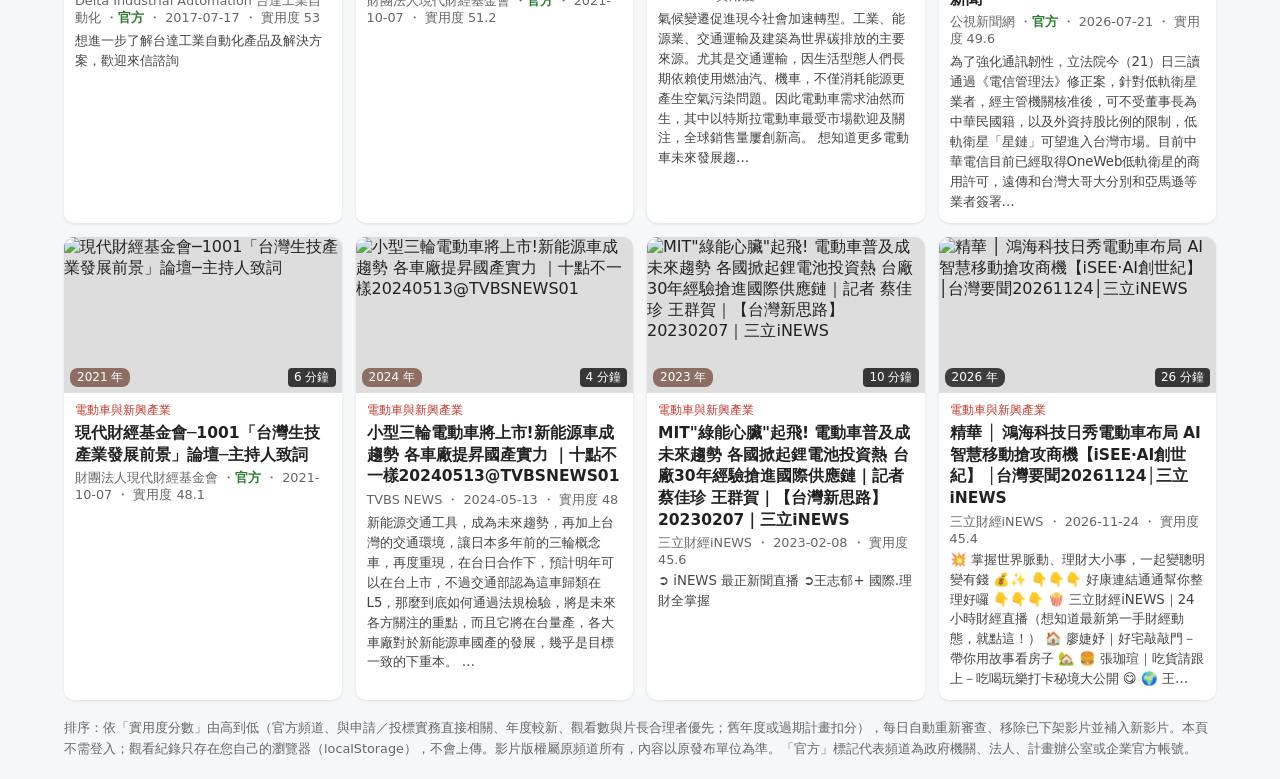
==== commit 2dcaf545: "影片精選每日審查 2026-11-28 04:53" ====
--- a/videos.html
+++ b/videos.html
@@ -29,7 +29,7 @@
 <p class="note">排序：依「實用度分數」由高到低（官方頻道、與申請／投標實務直接相關、年度較新、觀看數與片長合理者優先；舊年度或過期計畫扣分），每日自動重新審查、移除已下架影片並補入新影片。本頁不需登入；觀看紀錄只存在您自己的瀏覽器（localStorage），不會上傳。影片版權屬原頻道所有，內容以原發布單位為準。「官方」標記代表頻道為政府機關、法人、計畫辦公室或企業官方帳號。</p>
 </main>
 <div id="modal"><div class="box"><div class="x" id="mx">✕</div><iframe id="fr" allow="autoplay; encrypted-media; picture-in-picture" allowfullscreen></iframe><div class="lk" id="ml"></div></div></div>
-<script id="data" type="application/json">{"cats": ["AI 大模型與生成式AI", "半導體與晶片", "AI 產業應用", "能源與淨零", "機器人與自動化", "電動車與新興產業", "產經趨勢與全球供應鏈", "科技大會主題演講"], "v": [{"id": "X2i_8O75_Os", "t": "NVIDIA GTC 2026 Keynote: Everything That Happened in 12 Minutes | Supercut", "ch": "CNET", "d": "2026-03-16", "c": "科技大會主題演講", "s": "Nvidia’s annual GTC 2026 Keynote kicked off with Jensen Huang announcing new partnerships with OpenClaw, Uber Autonomous Cars, and Disney’s …", "o": true, "m": 13, "p": 100}, {"id": "OMhKgQmeMhI", "t": "Google I/O 2026 keynote in 35 minutes", "ch": "The Verge", "d": "2026-05-19", "c": "科技大會主題演講", "s": "Google just wrapped one of its biggest keynotes of the year Google I/O 2026 and the company is all in on AI. Announcements included a new fa…", "o": true, "m": 36, "p": 100}, {"id": "duHhImuaZGU", "t": "Sundar Pichai Opening Remarks | I/O 2026 Keynote", "ch": "Google", "d": "2026-05-22", "c": "科技大會主題演講", "s": "Watch Sundar Pichai's opening remarks from the Google I/O 2026 keynote. Learn about Google’s vision for the future of AI, our latest progres…", "o": true, "m": 42, "p": 100}, {"id": "wSp6AiNIrsY", "t": "NVIDIA GTC Taipei 2026 Keynote | Full Replay", "ch": "NVIDIA", "d": "2026-06-01", "c": "機器人與自動化", "s": "NVIDIA GTC Taipei 2026 keynote with Founder and CEO Jensen Huang unveils the company’s latest platforms across AI infrastructure powering AI…", "o": true, "m": 118, "p": 100}, {"id": "Fls_onRviPM", "t": "OpenAI DevDay 2026 Keynote (FULL)", "ch": "OpenAI", "d": "2026-09-29", "c": "科技大會主題演講", "s": "Watch Sam Altman, Romain Huet, Tejal Patwardhan, and Holly Li announce and demo 20+ launches at OpenAI DevDay, including dots, ChatGPT Space…", "o": true, "m": 54, "p": 100}, {"id": "v-NGxyPjcrE", "t": "NVIDIA GTC Berlin 2026 Keynote With CEO Jensen Huang", "ch": "NVIDIA", "d": "2026-10-23", "c": "機器人與自動化", "s": "Join NVIDIA founder and CEO Jensen Huang live from Berlin for the latest in AI and accelerated computing. Discover how Europe is building it…", "o": true, "m": 92, "p": 100}, {"id": "L0jJrzFMbP8", "t": "Nvidia’s CES 2026 Keynote Live from Las Vegas", "ch": "CNET", "d": "2026-01-05", "c": "機器人與自動化", "s": "Watch Nvidia’s CES 2026 keynote address about AI’s future hosted by CEO Jensen Huang from the Fontainebleau in Las Vegas, Nevada. CES 2026: …", "o": true, "m": 94, "p": 99.9}, {"id": "FZ-3BjbfNlI", "t": "Google I/O 2026 Developer Keynote 5-Minute recap", "ch": "Google for Developers", "d": "2026-05-19", "c": "科技大會主題演講", "s": "Catch up on the essential developer announcements from Google I/O ‘26, as we enter the era of the agentic workflow. See how Google's Antigra…", "o": true, "m": 5, "p": 99.9}, {"id": "1h_zY377urU", "t": "Intel Computex Keynote 2026", "ch": "Intel", "d": "2026-06-02", "c": "科技大會主題演講", "s": "As AI reshapes every industry, Intel CEO Lip-Bu Tan will outline the company’s vision for the next era of computing at the edge of artificia…", "o": true, "m": 66, "p": 98.7}, {"id": "7HvrdXjdlU8", "t": "Intel Computex Keynote 2026", "ch": "Intel", "d": "2026-06-02", "c": "科技大會主題演講", "s": "At Computex 2026, Intel CEO Lip-Bu Tan outlined the company’s vision for the next era of computing at the edge of artificial intelligence. D…", "o": true, "m": 66, "p": 98.3}, {"id": "1Er0n1pJUgg", "t": "COMPUTEX 2026 CEO Keynote: Marvell", "ch": "COMPUTEX TAIPEI", "d": "2026-06-02", "c": "科技大會主題演講", "s": "", "o": true, "m": 78, "p": 98.0}, {"id": "BH6pg0LY8Fw", "t": "COMPUTEX 2026 CEO Keynote: Qualcomm", "ch": "COMPUTEX TAIPEI", "d": "2026-06-01", "c": "科技大會主題演講", "s": "", "o": true, "m": 83, "p": 97.7}, {"id": "SJ-VzWpgQ5s", "t": "COMPUTEX 2026 CEO Keynote: Intel", "ch": "COMPUTEX TAIPEI", "d": "2026-06-02", "c": "科技大會主題演講", "s": "", "o": true, "m": 81, "p": 97.6}, {"id": "K2DX1ofsejI", "t": "【2026 中保科技智慧城市ESG論壇】中小企業 AI 時代的資安管理", "ch": "今周刊", "d": "2026-03-18", "c": "AI 產業應用", "s": "AI 轉型之路，如何不讓資安成為企業絆腳石？ 面對 AI 浪潮，中小企業在追求營運效率的同時，往往面臨資源有限、資安防護不足的威脅。本次論壇特別邀請 社團法人台灣數位資產暨開放科技協會 (DAOTAT) 監事 黃廷弘，以實務情境出發，深入探討如何在導入 AI 與數位工具的過程中，…", "o": true, "m": 57, "p": 95.8}, {"id": "jw_o0xr8MWU", "t": "NVIDIA GTC Keynote 2026", "ch": "NVIDIA", "d": "2026-03-16", "c": "科技大會主題演講", "s": "Watch NVIDIA Founder and CEO Jensen Huang’s GTC keynote as he unveils the latest breakthroughs in AI and accelerated computing. See how agen…", "o": true, "m": 139, "p": 95}, {"id": "k82RwXqZHY8", "t": "NVIDIA CEO Jensen Huang Keynote at CES 2025", "ch": "NVIDIA", "d": "2025-01-07", "c": "機器人與自動化", "s": "Watch NVIDIA CEO Jensen Huang unveil groundbreaking RTX 50 series GPUs powered by the Blackwell architecture. Witness revolutionary advancem…", "o": true, "m": 92, "p": 94}, {"id": "TLzna9__DnI", "t": "NVIDIA CEO Jensen Huang Keynote at COMPUTEX 2025", "ch": "NVIDIA", "d": "2025-05-19", "c": "科技大會主題演講", "s": "NVIDIA CEO Jensen Huang's live keynote ahead of COMPUTEX 2025 in Taipei, May 19, 2025. See what’s next for the era of AI factories and glimp…", "o": true, "m": 103, "p": 94}, {"id": "bDVpI23q8Zg", "t": "Google I/O 2025 keynote in 32 minutes", "ch": "The Verge", "d": "2025-05-20", "c": "科技大會主題演講", "s": "Google just wrapped up its big keynote at I/O 2025. As expected, it was full of AI-related announcements, ranging from updates across Google…", "o": true, "m": 32, "p": 94}, {"id": "eIUqw3_YcCI", "t": "Sundar Pichai Opening Remarks | I/O 2025 Keynote", "ch": "Google", "d": "2025-05-22", "c": "科技大會主題演講", "s": "“Everyday is Gemini season at Google.” Watch as Sundar Pichai, CEO of Google and Alphabet, opens Google I/O, our annual developer conference…", "o": true, "m": 17, "p": 94}, {"id": "TigfpYPJk1s", "t": "【生成式人工智慧與機器學習導論2025】第１講：一堂課搞懂生成式人工智慧的原理", "ch": "Hung-yi Lee", "d": "2025-09-15", "c": "AI 大模型與生成式AI", "s": "投影片請見課程網頁： 47:50 所用的 colab 連結： 影片剪輯：李一駿助教", "o": true, "m": 105, "p": 94}, {"id": "lVdajtNpaGI", "t": "【生成式人工智慧與機器學習導論2025】第 2 講：上下文工程 (Context Engineering) — AI Agent 背後的關鍵技術", "ch": "Hung-yi Lee", "d": "2025-09-21", "c": "AI 大模型與生成式AI", "s": "課程投影片請見課程網頁： 影片剪輯：李一駿助教 39:20 使用工具的 Colab 範例 一堂課搞懂 AI Agent 的原理 大型語言模型是如何進行「深度思考」（Reasoning）的？", "o": true, "m": 110, "p": 94}, {"id": "J_LNtXJWzG0", "t": "《全球經濟轉折•產業格局再造》2026台新投資展望論壇", "ch": "今周刊", "d": "2025-12-04", "c": "產經趨勢與全球供應鏈", "s": "美國新一輪關稅政策上路，全球風雲變色，台灣市場又將面臨哪些挑戰與機會？ 🌍經濟韌性時代的全球風險與投資機會 台新新光金控 首席經濟學家 李鎮宇博士 將解析當前市場多變風險，並分享如何在不確定中發掘投資機會，協助資產組合穩健成長。 🛡️2026科技趨勢與臺灣產業鏈的關鍵解析 剖析最…", "o": true, "m": 146, "p": 93.3}, {"id": "AHPywm0yWLI", "t": "【思想實驗室】將 AI 放進機器人，生成式實體 AI 系統的未來趨勢 ft.NVIDIA GTC2025", "ch": "PanSci 泛科學", "d": "2025-03-21", "c": "AI 大模型與生成式AI", "s": "把握最後報名機會，免費線上觀看 NVIDIA  大會中超過上千場的精彩議程，探索  的未來🚀 🎁 3/21~3/26 期間限定活動 🎁 在指定時間內登入觀看任一 GTC25 議程並完成表單，就有機會獲得「NVIDIA 執行長黃仁勳親筆簽名的 NVIDIA RTX™ 6000 Ad…", "o": true, "m": 71, "p": 92.0}, {"id": "t47aKgeb4cc", "t": "【開幕演講】2026恆健康高峰論壇｜健康長壽產業的創新與永續 ｜中央研究院 陳建仁 院長", "ch": "中央社", "d": "2026-07-30", "c": "產經趨勢與全球供應鏈", "s": "2015 年，聯合國啟動「2030 永續發展目標」（SDGs），提出 17 項全球政府與企業共同邁向永續發展的核心目標。行政院國家永續發展委員會所倡議的臺灣永續發展目標（T-SDGs），為產業創新帶來重要契機。 透過結合生技醫療、健康食品、智慧科技、運動科技與健康保險相關企業，共…", "o": true, "m": 15, "p": 91.7}, {"id": "IW9YnUxAsqI", "t": "【專題演講】2026恆健康高峰論壇｜運動是健康臺灣的基礎建設｜舞動陽光 | 杜正忠 董事長", "ch": "中央社", "d": "2026-07-30", "c": "產經趨勢與全球供應鏈", "s": "2015 年，聯合國啟動「2030 永續發展目標」（SDGs），提出 17 項全球政府與企業共同邁向永續發展的核心目標。行政院國家永續發展委員會所倡議的臺灣永續發展目標（T-SDGs），為產業創新帶來重要契機。 透過結合生技醫療、健康食品、智慧科技、運動科技與健康保險相關企業，共…", "o": true, "m": 10, "p": 91.2}, {"id": "I-oNAAVnCzg", "t": "台達2026 Energy Taiwan｜​AI浪潮下的臺灣能源政策與轉型趨勢｜工業技術研究院 綠能與環境研究所 萬皓鵬 副所長​​｜主題演講", "ch": "Delta Energy Infrastructure Solutions", "d": "2026-11-11", "c": "能源與淨零", "s": "AI與半導體產業快速擴張，帶動台灣用電需求成長。政府透過第二次能源轉型，推動多元綠能、深度節能、儲能與電網強化。面對AI資料中心24小時高負載需求，工研院提出高效率太陽能、綠氫、燃料電池、長效儲能、虛擬電廠及微電網等技術，支撐低碳、穩定且具韌性的能源發展。 🔹台達能源解決方案：", "o": true, "m": 22, "p": 91.2}, {"id": "rpoVvY3DinM", "t": "《穿越震盪、佈局未來》全球經濟與資產配置關鍵前瞻 | 2026 台新投資趨勢論壇", "ch": "今周刊", "d": "2026-06-29", "c": "產經趨勢與全球供應鏈", "s": "《穿越震盪、佈局未來》台新銀行2026投資趨勢論壇 直播即將登場！ 2026 全球經濟與資產配置關鍵前瞻 🌍宏觀視野下的全球經濟轉點與中場佈局戰略 由元富投顧董事長 江浩農帶來深入解析，讓你掌握全球經濟戰略。 🧭關鍵轉折下的多元資產優化戰術 財經節目主持人 陳鳳馨 分享掌握關鍵轉…", "o": true, "m": 131, "p": 91.1}, {"id": "sNRds2JhC50", "t": "【焦點對談】2026恆健康高峰論壇｜共構健康產業黃金三角 榮耀背後的隱形防線:從「運動推手」到「永續發展」企業如何建構體育人才的黃金三角", "ch": "中央社", "d": "2026-07-30", "c": "產經趨勢與全球供應鏈", "s": "2015 年，聯合國啟動「2030 永續發展目標」（SDGs），提出 17 項全球政府與企業共同邁向永續發展的核心目標。行政院國家永續發展委員會所倡議的臺灣永續發展目標（T-SDGs），為產業創新帶來重要契機。 透過結合生技醫療、健康食品、智慧科技、運動科技與健康保險相關企業，共…", "o": true, "m": 43, "p": 90.7}, {"id": "urwDLyNa9FU", "t": "AI Agent (1/3)：核心技術 Context Engineering 基本概念解說", "ch": "Hung-yi Lee", "d": "2026-03-15", "c": "AI 大模型與生成式AI", "s": "影片剪輯：李一駿助教 背景知識：語言模型基本原理 背景知識：解剖小龍蝦 — 以 OpenClaw 為例介紹 AI Agent 的運作原理", "o": true, "m": 53, "p": 90}, {"id": "8iFvM7WUUs8", "t": "【生成式人工智慧與機器學習導論2025】第3講：解剖大型語言模型", "ch": "Hung-yi Lee", "d": "2025-09-28", "c": "AI 大模型與生成式AI", "s": "課程投影片請見課程網頁： 影片剪輯：李一駿助教 1:21:40 開始的 Colab 範例 AI 的腦科學 — 語言模型內部運作機制剖析 Transformer 的時代要結束了嗎？介紹 Transformer 的競爭者們", "o": true, "m": 125, "p": 89}, {"id": "QfAfMEwZ2jU", "t": "辜朝明看下半年全球經濟 AI方興未艾　須留意3大變數｜辜朝明年度精采論壇", "ch": "財訊", "d": "2026-07-17", "c": "產經趨勢與全球供應鏈", "s": "【財訊影響力論壇】「展望2026下半年全球經濟趨勢」邀請到日本野村總合研究所首席經濟學家辜朝明進行年度專題演講，並提出看法，他提到AI引領台灣經濟向前奔馳，但國際情勢瞬息萬變，使下半年景氣面臨不確定性；提醒，AI泡沫、中東情勢，以及聯準會政策方向，都是值得留意的變數。 成為這個頻…", "o": true, "m": 60, "p": 88.7}, {"id": "xQhMMDHbvtM", "t": "20260818 總統出席「2026台灣永續碳權ESG論壇」", "ch": "presidentialoffice", "d": "2026-08-18", "c": "產經趨勢與全球供應鏈", "s": "◎版權屬總統府所有，使用請加註〔總統府提供〕 （有字幕，可開啟字幕功能觀看） 賴清德總統出席「2026台灣永續碳權ESG論壇」時表示，淨零轉型是一場跨時代的永續運動，政府將秉持三個堅定態度：持續推動數位與綠色「雙軸轉型」，強化能源韌性；將碳費制度作為減碳的誘因，協助產業發展；持續…", "o": true, "m": 5, "p": 88.7}, {"id": "Taj1eHmZyWw", "t": "【生成式人工智慧與機器學習導論2025】第 5 講：一堂課搞懂機器學習與深度學習的基本原理 (案例：老師什麼時候要下課)", "ch": "Hung-yi Lee", "d": "2025-10-26", "c": "AI 大模型與生成式AI", "s": "投影片請見課程網頁： 影片剪輯：李一駿助教 1:43:20 範例程式連結 2:22:51 此處的 \"3:25 - 4:20\" 應該為 \"3:35 - 4:20\" ，口頭上說的是對的，但打字打錯了，但不影響最後的計算結果 寶可夢、數碼寶貝分類器 — 淺談機器學習原理 Backpro…", "o": true, "m": 144, "p": 88.4}, {"id": "fUtNCxzuOEM", "t": "【線上直播】2026 中小企業AI財務海外拓展實戰工作坊｜海外財務管理趨勢與實務分享", "ch": "經濟部中小及新創企業署", "d": "2026-11-17", "c": "AI 產業應用", "s": "本工作坊邀集具海外營運經驗之企業代表、財務專家及AI財務工具業者，透過企業案例、財務實務解析與工具應用分享，協助中小企業了解海外拓展常見的帳務、收款、對帳及資料整合問題，掌握AI財務工具的應用方式，提升海外營運管理與財務決策能力。", "o": true, "m": 126, "p": 87.6}, {"id": "i5LLjPRfT-s", "t": "2026年8月3日行政院長卓榮泰出席「2026台日半導體科技論壇：AI 趨勢下的半導體國際合作機會」", "ch": "行政院 影音快遞", "d": "2026-09-08", "c": "半導體與晶片", "s": "行政院長卓榮泰今（3）日出席「2026台日半導體科技論壇：AI趨勢下的半導體國際合作機會」時表示，今日論壇不只是產業交流，更是臺日攜手投資未來的新起點。臺灣在半導體製造、晶片設計及資通訊整合方面占有優勢，而日本在材料、設備、精密製造等方面，則是世界一流，臺日應更強化合作、強強聯手…", "o": true, "m": 3, "p": 87.2}, {"id": "EWITbLTADPI", "t": "2026年國際儲能鋰電池材料、供應鏈與技術發展趨勢-王星淳", "ch": "IEK產業情報網", "d": "2026-09-02", "c": "能源與淨零", "s": "工研院產科國際所經理王星淳分享，解析2026年國際儲能鋰電池材料、供應鏈與技術發展趨勢。從全球儲能需求成長、鋰電材料競爭與國際供應變局切入，觀察關鍵材料、技術演進與供應鏈重組方向，掌握儲能市場快速發展下的產業布局、競爭態勢與未來商機。 付費觀看完整影片：", "o": true, "m": 4, "p": 86.0}, {"id": "WH2PXSTypOk", "t": "AI Agent 恐成新型態內鬼！企業如何打造主動式資安防禦？Ft. 趨勢科技總經理洪偉淦│全新一週 EP199", "ch": "TechOrange", "d": "2026-01-26", "c": "AI 大模型與生成式AI", "s": "✨洪偉淦 Bob／趨勢科技台灣區暨香港區總經理 📢收聽這集，你可以得知： 一、AI 時代的新型態攻擊與威脅 ✨趨勢科技是怎麼開始參與國際刑警組織的跨國圍捕「哨兵行動」，成功剿滅網路駭客勒索組織？ ✨竟然也有專門服務駭客的 DarkGPT？AI 如何被駭客用來製作惡意程式與高仿真客…", "o": true, "m": 37, "p": 85.6}, {"id": "jZjBzAqiutU", "t": "Behind the NVIDIA CES 2026 Keynote: Creating a 12K, 20-Robot On-Stage Scene", "ch": "NVIDIA Studio", "d": "2026-02-10", "c": "機器人與自動化", "s": "Ever wondered how an NVIDIA Keynote comes together from an art design perspective? Take a behind-the-scenes look at the NVIDIA creative team…", "o": true, "m": 3, "p": 84.7}, {"id": "lQHK61IDFH4", "t": "NVIDIA GTC Washington, D.C. Keynote with CEO Jensen Huang", "ch": "NVIDIA", "d": "2025-10-28", "c": "機器人與自動化", "s": "NVIDIA CEO Jensen Huang outlines the next phase of accelerated computing and AI — from national AI infrastructure and quantum computing to r…", "o": true, "m": 103, "p": 84}, {"id": "DYMCZfKlql8", "t": "2026 全球經濟放緩！孫明德：AI 榮景蛇吞尾巴，泡沫海嘯第一排在哪？ | 全新一週 EP193", "ch": "TechOrange", "d": "2025-12-22", "c": "產經趨勢與全球供應鏈", "s": "🔥🔥🔥【2026 AI 人才年會暨 AI 職涯博覽會】立即報名： 🔥🔥🔥【2026 趨勢報告】立即下載： ✨孫明德／台灣經濟研究院景氣預測中心主任 📢收聽這集，你可以得知： 一、2026 全球經濟走勢？ ✨國際機構普遍預期 2026 年全球成長將較 2025 年放緩，主因是什麼？…", "o": true, "m": 20, "p": 83}, {"id": "NcJ9catSZOo", "t": "眺望2026系列｜半導體先進封裝產業發展趨勢與技術革新-陳靖函 A2", "ch": "IEK產業情報網", "d": "2025-11-24", "c": "半導體與晶片", "s": "「半導體先進封裝產業發展趨勢與技術革新」將分析半導體先進封裝產業的最新發展趨勢與未來展望，並聚焦於小晶片與異質整合技術的創新、廠商的佈局動態與市場發展趨勢，解析先進封裝技術如何因應高運算力晶片的需求，並為AI、HPC與智慧終端等新興應用奠定堅實基礎，驅動半導體產業邁向新高峰。", "o": true, "m": 3, "p": 82.9}, {"id": "MYjn7S0guzw", "t": "眺望2026系列｜2026半導體設備產業發展趨勢：智慧化與淨零永續的雙重轉型-呂建興 J2", "ch": "IEK產業情報網", "d": "2025-11-24", "c": "半導體與晶片", "s": "在 IEK產業情報網眺望2026系列——機械產業場次 中，我們將從國際政經環境的變化切入，回顧臺灣機械產業於2025年的發展重點，展望2026年的趨勢走向。從全球的發展觀察，AI已是產業發展的核心動力，它將成為機械產業未來競爭力與企業創新的關鍵。", "o": true, "m": 3, "p": 80.9}, {"id": "BXPhY3z08jw", "t": "AI與健康照護｜楊珮菁、王献章｜AI科普沙龍講座第3期—BEING HUMAN：AI與人共生的那一天", "ch": "臺大科學教育發展中心CASE", "d": "2025-12-20", "c": "AI 產業應用", "s": "AI科普沙龍講座第3期【BEING HUMAN：AI與人共生的那一天】 📅日期：2025/12/20(六)14:00-16:00 💡講題：「AI與健康照護」 本場AI科普沙龍將聚焦於人工智慧（AI）在智慧健康照護領域的廣泛應用與未來發展 。講座內容涵蓋AI在日常健康循環中的實用案…", "o": true, "m": 125, "p": 79.5}, {"id": "K5IdYzwP7Yc", "t": "2027淨零減碳新制大考驗！中小企業低碳成本遲早傳遞！劉哲良揭 AI 產業「三層波浪」：算力落地必爆發乾淨能源剛需！ ft.劉哲良【#財經相對論 EP117】CC字幕 @cteevideo", "ch": "工商時報", "d": "2026-11-12", "c": "能源與淨零", "s": "碳費到底要不要漲？11月2日環境部碳費費率審議會端出「暫不調整、只調一般費率、一般跟優惠費率都調」三個方案，討論一下午還是沒有共識，部長彭啓明說新費率明年出爐。同一週，COP31在土耳其安塔利亞開幕，台灣交出淨排放連4年下降的成績單；碳交所的台版ETS試行拍賣平台也預計在11月底…", "o": true, "m": 42, "p": 78.1}, {"id": "uhNsUCb2fJI", "t": "【生成式AI導論 2024】第10講：今日的語言模型是如何做文字接龍的 — 淺談Transformer (已經熟悉 Transformer 的同學可略過本講)", "ch": "Hung-yi Lee", "d": "2024-05-03", "c": "AI 大模型與生成式AI", "s": "為了能讓第一次學習Transformer的同學可以更容易了解其內容，本課程對 Transformer 的說明進行了部分簡化 19:10 計算關聯性的模型內部運作如下：先把兩個輸入分別乘上兩個不同的 Matrix (這兩個 Matrix 是透過訓練資料學得) 得到兩個向量 (也就是…", "o": true, "m": 38, "p": 78.0}, {"id": "DKtAJX0p9UY", "t": "中小企業如何轉型？5 家案例實測：靠 AI 與數位升級贏得商機！| #中企署 #週三影音日 #頭家無限商機製造所", "ch": "經濟部中小及新創企業署", "d": "2026-03-04", "c": "AI 產業應用", "s": "中小企業如何成功轉型？從 5 家亮點企業看見真實實例： AI 導入、節能減碳、品牌升級， 每一步都是實踐出的商機！ 【頭家無限商機製造所】集結 380 家中小企業， 看見實力，更看見背後的轉變故事。 5 段轉型歷程，帶你走進產業升級現場， 聽頭家親口說出關鍵做法。 🎬收看更多中小…", "o": true, "m": 5, "p": 77.9}, {"id": "eFrzPmC1xtE", "t": "問心書院錄播講座 ─ 謝其磐【AI智慧護心：數位時代的心血管健康管理】", "ch": "行天宮問心書院", "d": "2025-11-17", "c": "AI 產業應用", "s": "【繁忙世界中的靜心智慧.舒心篇】系列講座 ─ 在這個步調快速、壓力繁重的時代，人們總是被工作、家庭、人際關係與健康等問題圍繞，本專題規劃三個面向的學習與體驗，在安心、舒心與護心的過程中，獲得實用的智慧與觀念，在忙碌生活中找回平衡與平靜。 AI智慧護心：數位時代的心血管健康管理 謝…", "o": true, "m": 110, "p": 77.7}, {"id": "vK-ewz1Jv4c", "t": "黃仁勳請辭效應 專家分析對台AI供應鏈影響有限｜20261115 公視午間新聞", "ch": "公視新聞網", "d": "2026-11-15", "c": "半導體與晶片", "s": "輝達創辦人黃仁勳請辭後，市場擔憂領導人換人，對於台廠供應鏈夥伴帶來的影響。加上目前部分AI產業面臨入不敷出、民主黨研擬放緩建置AI資料中心等3大衝擊，是否可能開啟AI產業新局面。專家分析，台廠AI伺服器，佔全球90%，預期影響不大，但因輝達領導階層換人，恐怕會重談合作條件。預期整…", "o": true, "m": 2, "p": 77.2}, {"id": "5tGQGYcf1Zs", "t": "低成本智慧製造—人類製造的未來｜詹志輝【台北國際自動化展 ✕ Dforum論壇】", "ch": "企業的柏拉圖學院", "d": "2025-08-27", "c": "AI 產業應用", "s": "2025/08/22 【台北國際自動化展 ✕ Dforum論壇】 🎥 低成本智慧製造—人類製造的未來 （Low-Cost Intelligent Manufacturing: The Future of Human-Centered Manufacturing） 在製造業面臨高度…", "o": true, "m": 21, "p": 77.1}, {"id": "CqTnqweLtj0", "t": "20250321 iPAS淨零碳規劃管理師 X 企業轉型與職場趨勢講座", "ch": "iPAS經濟部產業人才能力鑑定", "d": "2025-04-18", "c": "能源與淨零", "s": "", "o": true, "m": 5, "p": 76.6}, {"id": "DATCCBqcsXY", "t": "2026 Deloitte 半導體CxO領袖交流高峰會｜會後精華", "ch": "今周刊", "d": "2026-11-18", "c": "半導體與晶片", "s": "AI算力需求持續成長，全球半導體供應鏈也迎來新一波調整。面對產業環境變化，台灣企業如何思考下一階段的全球布局？ 由勤業眾信舉辦的「2026 Deloitte 半導體CxO領袖交流高峰會」，以「算力新紀元：台灣供應鏈的全球重組」為主題，匯聚Deloitte國際專家、半導體產業領袖及…", "o": true, "m": 7, "p": 76.5}, {"id": "ySRDTxwQMEc", "t": "海洋溫差發電｜余宗謙｜探索講座〖淨零台灣 何得何能？〗", "ch": "臺大科學教育發展中心CASE", "d": "2024-06-29", "c": "能源與淨零", "s": "探索基礎科學系列講座 第31期〖淨零台灣 何得何能？〗第➑講 00:00 開場及主題影片 03:33 主持人引言 05:05 演講開始  介紹 11:10  技術與發展 15:27 海洋溫差能的條件：水溫、地形 22:29  發展史 25:23 開放式循環系統、封閉式循環系統 2…", "o": true, "m": 81, "p": 74.9}, {"id": "sggsX1yw_1c", "t": "眺望2026系列｜應用落地：從AI Agent發展趨勢看製造業場域應用創新案例-黃筱雯 G1", "ch": "IEK產業情報網", "d": "2025-11-24", "c": "AI 產業應用", "s": "本研討會將從全球AI發展脈絡出發，深度分析臺灣產業在新技術浪潮下的策略定位與發展路徑。透過國際標竿案例與本土實踐經驗的對照，為與會者提供前瞻性的產業洞察與實務指引。我們將借鑑國際標竿，看見靈活的AI Agent如何顛覆工作流程、人員管理與商業模式等，並將焦點轉向臺灣的核心命脈—製…", "o": true, "m": 2, "p": 74.7}, {"id": "Dfm7YmLdLRg", "t": "2026年經濟會比2025年好嗎？｜富邦投信董事長黃昭棠、中華經濟研究院副院長王健全、王志郁｜【富足今周起】EP83", "ch": "今周刊", "d": "2025-12-31", "c": "產經趨勢與全球供應鏈", "s": "【本集節目由富邦投信贊助播出】 2025 年即將進入尾聲，AI 帶動的成長動能是否還能延續？ 面對全球景氣趨緩、利率政策轉向、地緣政治變數升溫，投資人最關心的問題只有一個，2026年的投資策略該如何配置，才能穩中求進，一窺全局？ 本集  節目邀請 富邦投信董事長 黃昭棠 與 中華…", "o": true, "m": 28, "p": 74.7}, {"id": "K6X6ucmUtB4", "t": "模型量化原理：大型語言模型如何縮減記憶體需求？【AI 原理】", "ch": "VoiceTube AI 學院", "d": "2026-11-15", "c": "AI 大模型與生成式AI", "s": "📖 本集精華片段的完整中英翻譯字幕（VoiceTube）： 原素材： 8:01） 來源：IBM Technology 在 IBM Technology 的解說影片中，講者 Grace Ableidinger 說明了大型語言模型量化的運算機制。她以七百億參數模型為例，指出將數值精度…", "o": true, "m": 5, "p": 73.7}, {"id": "NQ7DeovbK5E", "t": "輝達宣示擴大供應鏈合作！台積電鴻海等6台廠入列｜黃仁勳發聲明表態願回鍋　董事會：不考慮讓其復職｜2026/11/18 中央社全球午間快報", "ch": "中央社", "d": "2026-11-18", "c": "產經趨勢與全球供應鏈", "s": "2026/11/18 本集新聞重點 : 👉輝達財測優預期！擴大合作台積電等6台廠 👉蘇姿丰力挺黃仁勳  台積電送暖輝達 👉貝佐斯談輝達接班  直言應從內部找人 👉黃仁勳願回鍋  輝達董事會:無意恢復職務 👉黃仁勳12/1赴美眾院  3委員會閉門約談 👉Anthropic上市  發…", "o": true, "m": 24, "p": 73.6}, {"id": "cvsfm-MBS0k", "t": "IMF上修預測！台灣經濟成長率10.7%　AI助攻！亞太第一！全球罕見雙位數成長｜北約歐洲盟軍最高司令公布「對俄作戰藍圖」：如遭攻擊今晚就能作戰｜2026/10/13 中央社全球晚間新聞", "ch": "中央社", "d": "2026-10-13", "c": "產經趨勢與全球供應鏈", "s": "2026/10/13 本集新聞重點 : 👉IMF估台經濟成長破10%  居亞太之冠 👉Meta推新AI模型！能力媲美業界頂尖 👉如遭遇攻擊  北約表態：今晚就能作戰 👉俄國疑爆鼠疫！中留學生憂疫情急囤口罩 👉越總理出訪柬寮  攜手軍演抵抗中國威脅 👉和平獎得主皮萊專訪  批美制裁…", "o": true, "m": 22, "p": 73.4}, {"id": "AZWpN8pHfn0", "t": "【導入與趨勢】生成式AI在永續餐旅教育與實務應用-蕭O元助理教授1", "ch": "餐旅群科中心", "d": "2025-11-10", "c": "AI 大模型與生成式AI", "s": "", "o": true, "m": 10, "p": 73.2}, {"id": "8axAs-vXqXo", "t": "黃仁勳出軌風波｜婚外情 vs 女間諜？特朗普、馬斯克公開表態… 從私德爭議到國際情報戰，影響環球經濟的關鍵時刻？", "ch": "芒向編輯部", "d": "2026-11-09", "c": "半導體與晶片", "s": "千億AI帝國面臨終極考驗！英偉達（Nvidia）CEO黃仁勳驚爆婚外情，內部致歉電郵草稿全面曝光，坦承對妻子不忠並願承擔全部責任。事件更牽涉極其敏感的國際諜報風波，與其關係密切的新加坡數據中心公司Megaspeed女高層黃樂被指為中國國安部間諜，企圖刺探美國AI晶片產業情報及影響…", "o": true, "m": 19, "p": 72.7}, {"id": "hH2HkAqOPxE", "t": "#黃仁勳 也看好的AI Agent一次看懂！#ai 大咖口中的未來趨勢｜Tech Away", "ch": "數位時代Official", "d": "2024-08-08", "c": "AI 大模型與生成式AI", "s": "【✨本集重點✨ 】 黃仁勳在今年5月ServiceNow年會的演講中提到，在未來，AI會變成多重性的（multi-shot），就像我們在各種複雜的環境做出計劃一樣，AI在將來也會自己做出計畫。 這種能自己做出計畫的AI就被稱為「AI Agent」，AI Agent可以利用現有的工…", "o": true, "m": 5, "p": 72.2}, {"id": "lLbX6T3MeAc", "t": "即將量產！台積電晶背供電晶片落後Intel兩年推出，卻為什麼還是從從容容，游刃有餘？", "ch": "非主流工程部", "d": "2026-11-09", "c": "半導體與晶片", "s": "Intel 率先導入晶背供電，就代表台積電、三星落後了嗎？ 同樣叫「晶背供電」，背後的結構與製程順序，其實大有不同！ 這集從一位準備面試的同學提出的問題出發，帶大家拆解晶片裡的電力究竟怎麼走，再認識埋入式電源軌、Intel PowerVia，以及直接背面接點供電的差異。 為什麼要…", "o": true, "m": 9, "p": 72.2}, {"id": "dfnWmOa9n0w", "t": "用氫發電可行嗎？你該認識電力儲能最新趨勢——氫能！", "ch": "PanSci 泛科學", "d": "2022-07-11", "c": "能源與淨零", "s": "限時限量72折～T4M時間領航者 等你來打造自己的專屬錶款 00:14 讓電力調度更有彈性的儲能系統 01:16 電轉氣低成本又高效率？ 02:22【時間領航者】廣告 03:04 氫氣的來源會以顏色來區分 04:40 氫能還有哪些應用？發展的現況？ 06:02 台灣要發展電轉氣的…", "o": true, "m": 9, "p": 72}, {"id": "sL1BNTU-4PI", "t": "GPT-4 登場！先理解 ChatGPT 原理，才知道怎麼利用 AI 幫你輸入！", "ch": "PanSci 泛科學", "d": "2023-03-02", "c": "AI 大模型與生成式AI", "s": "[科學生]訓練科普閱讀自學力的解方，免費申請試用帳號 AI浪潮襲來，泛科學將打造AI 學習群組，跟大家一起破浪前行。你，準備好要上船了嗎？填寫問卷，不錯過最新資訊► 說明：因3/3日下午我們對影片進行剪輯，在TV app上觀看，於後半部分可能會出現影音不同步的狀況，請各位見諒。我…", "o": true, "m": 15, "p": 72}, {"id": "69wVpVCAdQs", "t": "【導入與趨勢】生成式AI在永續餐旅教育與實務應用-蕭O元助理教授2", "ch": "餐旅群科中心", "d": "2025-11-10", "c": "AI 大模型與生成式AI", "s": "", "o": true, "m": 10, "p": 71.9}, {"id": "DY1Y6mdLHxI", "t": "模型量化原理：大型語言模型如何縮減記憶體需求？【AI 原理】", "ch": "VoiceTube AI 學院", "d": "2026-11-11", "c": "AI 大模型與生成式AI", "s": "📖 本集精華片段的完整中英翻譯字幕（VoiceTube）： 原素材： 8:01） 來源：IBM Technology 在 IBM Technology 的解說影片中，講者 Grace Ableidinger 說明了大型語言模型量化的運算機制。她以七百億參數模型為例，指出將數值精度…", "o": true, "m": 5, "p": 71.8}, {"id": "ti2wYpTlyK0", "t": "| ✣ 醫學院校友講座 ✣ | 2024/06/14 李友專教授-AI醫療大未來", "ch": "臺北醫學大學醫學院", "d": "2024-06-15", "c": "AI 產業應用", "s": "演講主題：AI 醫療大未來 AI and The future of healthcare 演講者：李友專 教授 與談人：許明暉 數據長 主持人：醫學院 胡朝榮院長 李友專教授以人工智慧為基礎　致力於改善醫療品質 是臺灣現今病歷電子化重要推手　也是臺灣醫學資訊及 人工智慧於臨床應…", "o": true, "m": 66, "p": 71.7}, {"id": "7uX4M4n_C4k", "t": "挑戰輝達地位？晶片全由台積電製造！Cerebras想用全球最大AI晶片改寫運算規則？｜環球視野 EP. 22", "ch": "遠見雜誌", "d": "2026-06-04", "c": "半導體與晶片", "s": "00:00 超大AI晶片 Cerebras備受華爾街期待 00:57 曾經成功的創業團隊 再次集結迎接AI浪潮 02:20 打造晶圓級晶片 Cerebras挑戰半導體慣例 ●夏天到了，閱讀也可以更舒服 訂遠見送DC循環扇，清爽過一整年→ 《遠見》議題合作接洽窗口： ●關注FB熱門…", "o": true, "m": 5, "p": 71.7}, {"id": "kvpq-tZLnfU", "t": "AI晶片背後，藏著一座化工廠？台化如何串起半導體與AI產業鏈｜COMPUTEX 2026", "ch": "台塑企業總管理處（創意設計中心）", "d": "2026-07-28", "c": "半導體與晶片", "s": "AI晶片不只靠晶圓！ 從高性能材料、電子級氣體、低碳能源，到AI運算中心，台化正將化工技術帶進半導體與AI產業鏈。點開影片，看見智慧科技背後不可或缺的材料力量。", "o": true, "m": 7, "p": 71.5}, {"id": "pxt3jyI2O3s", "t": "【婦女健康講座】8/29 AI在醫療診斷上的應用—陳正剛 教授", "ch": "乳癌防治基金會TBCF", "d": "2024-08-29", "c": "AI 產業應用", "s": "陳正剛教授將探討AI在醫療診斷中的應用，帶領您一窺人工智慧如何革新醫療流程，展現科技與醫學結合的無限可能。 主題：AI在醫療診斷上的應用 講師：陳正剛 教授 / 台灣大學工業工程學研究所 時間：2024年8月29日(三) 下午2:00-3:00 地點 ：台北市林森南路4-2號6樓…", "o": true, "m": 88, "p": 71.3}, {"id": "WiS4edg0qpE", "t": "AI讓傳產多賺一條收入！新呈工業怎麼用AI，替傳統製造業開出新生意？｜直擊新商業", "ch": "數位時代Official", "d": "2025-12-18", "c": "AI 產業應用", "s": "【✨本集重點✨ 】 你能想像嗎？這家在地超過30多年的傳統製造廠，靠著AI不只讓老師傅的經驗永遠在線，還讓整座工廠自己學會『思考』。今天，《直擊新商業》要帶你走進——新呈工業，看看他們如何用AI翻轉製造業的未來🙌 00:00 本集預告 01:02 投入AI轉型契機 01:39 A…", "o": true, "m": 11, "p": 71.3}, {"id": "FbeINtpFVq0", "t": "馬斯克SpaceX 星鏈獨霸 低軌衛星兆元商機爆發！台廠如何發揮優勢搶佔商機？低軌衛星概念全解析  ft.黃雅芝 【#財經相對論 EP91】CC字幕@cteevideo​", "ch": "工商時報", "d": "2026-04-09", "c": "電動車與新興產業", "s": "馬斯克的 SpaceX 傳出即將上市，估值更高達驚人的上兆美元！這場攸關全球通訊權的「太空戰爭」正越打越激烈。當 SpaceX 的 Starlink 在低軌衛星市場佔據壓倒性優勢，後進者 Amazon Leo 與歐洲的 OneWeb 該如何突圍？而積極佈局的中國，又將為這場戰局帶…", "o": true, "m": 25, "p": 70.4}, {"id": "Kj6RWTERG1w", "t": "114年度中小型製造業低碳輔導計畫-溫室氣體盤查三日課程 (一)", "ch": "財團法人台灣產業服務基金會 線上課程", "d": "2025-12-24", "c": "能源與淨零", "s": "溫室氣體盤查三日課程 (二) 連結如下", "o": true, "m": 42, "p": 70.3}, {"id": "oCbhOYtdT_o", "t": "淨零排碳與循環經濟趨勢下未來材料科技之發展", "ch": "itricollege科技知識學習", "d": "2022-08-09", "c": "能源與淨零", "s": "淨零碳排與循環經濟趨勢下未來材料科技之發展 講師:陳哲陽 副所長 工業技術研究院 材料與化工研究所 更多課程訊息請上工研院產業學習網: 歡迎加入產業學習網會員:", "o": true, "m": 30, "p": 68.8}, {"id": "m8tpIGpXDBc", "t": "160分鐘略懂晶片戰爭｜電晶體、半導體、積體電路、晶片、BJT、MOSFET、矽谷、微影製程、光阻劑、光罩、曝光機、晶圓代工、FinFET、GAAFET、Nanosheet、CFET、EUV、台積電", "ch": "PanSci 泛科學", "d": "2025-12-11", "c": "半導體與晶片", "s": "0:00:00 差分法、差分機、帕斯卡計算器、巴貝奇、蒸氣龐克 0:11:14 分析機、繼電器、布林代數、邏輯閘、夏農 0:21:23 馮諾伊曼架構、類比訊號、數位訊號、哈佛一型、ENIAC、EDVAC 0:31:57 矽半導體、點接觸式電晶體、BJT、蕭克利 0:41:06 M…", "o": true, "m": 162, "p": 68}, {"id": "ppC5JrbOZLU", "t": "能源投資遍地開花 新興產業鏈成型 【綠能源浪潮 臺灣產業新契機】論壇精華影片", "ch": "財訊", "d": "2023-05-05", "c": "能源與淨零", "s": "《財訊》雙週刊舉辦「綠能源浪潮 台灣產業新契機」論壇，社長 謝金河提到「台灣在綠電的路上，有很多企業前仆後繼，大家努力建構新的產業鏈。」綠能投資腳步加快，將是下波台灣發展非常重要的力量。 論壇現場邀請到多位產業代表一起參與。 從中央政策推動角度著眼的「經濟部能源局局長 游振偉」、…", "o": true, "m": 28, "p": 67.7}, {"id": "l-1ZCpFzu9Y", "t": "儲能系統運用與發展趨勢", "ch": "臺灣能--國立成功大學能源科技與策略研究中心", "d": "2022-10-13", "c": "能源與淨零", "s": "講師：台達電公司 艾祖華資深處長", "o": true, "m": 37, "p": 67.5}, {"id": "0MR3Gj6tx0E", "t": "川普關稅正式生效！產業、投資人怎求生？影響重點一次看【8分鐘看懂天下】Ep.28", "ch": "天下雜誌 video", "d": "2025-04-09", "c": "產經趨勢與全球供應鏈", "s": "川普於台灣時間4/10 AM01:18發文表示，這幾天有跟美國尋求談判，沒有反制報復的國家，可以暫緩原本提出的對等關稅90天，一律算為10%，而對中國的關稅提升到125%。 【川普戰情室 X 關鍵100天】天下LIVE直播 最新解析🔥 美國總統川普宣布史上最大規模關稅措施衝擊全球…", "o": true, "m": 10, "p": 67}, {"id": "yIdl3OoXOMU", "t": "【人工智慧跨域應用講座】  人工智慧的跨域創新大未來-癌症智慧醫療", "ch": "人工智慧跨域研究中心 NCCU IAIC", "d": "2022-05-10", "c": "AI 產業應用", "s": "人工智慧與我們密不可分，本演講將闡明在資訊爆炸的時代，如何進行大數據分析，利用人工智慧在商學、傳播、社會科學、人文等範疇跨域創新，使生活蛻變躍升；而當人工智慧與醫學結合，將開啟智慧醫療的新頁，精準辨識多類別癌症的人工智慧系統，利於癌症的診斷、治療。本演講將帶領你透過人工智慧的跨域…", "o": true, "m": 115, "p": 66.3}, {"id": "zm5C_bDoANo", "t": "工研院AI機器人技術領航，驅動智慧製造與產業升級", "ch": "itricollege科技知識學習", "d": "2025-09-16", "c": "AI 產業應用", "s": "🎁 好評回饋、好禮大放送👉 馬上填寫問卷 即日起至10/12，只要填問卷就有機會獲得 7-11禮券、質感負重後背包 等精美贈品！ 你準備好迎接AI機器人時代了嗎？生成式AI正引領全球製造、物流、醫療等產業全面升級，AI機器人不僅解決缺工，更讓智慧製造大躍進！ 工研院以GPT式LB…", "o": true, "m": 14, "p": 65.4}, {"id": "SwYDxh3PQJ0", "t": "The Little Ceiling Robots Inside a Semiconductor Fab", "ch": "Asianometry", "d": "2026-08-30", "c": "半導體與晶片", "s": "Patreon (Support the channel directly!): Newsletter & Podcast (available through Stratechery Plus): LinkedIn (feel free to connect):", "o": true, "m": 20, "p": 65}, {"id": "1xsDhApBGbw", "t": "【大師對談】李開復x簡立峰：面對AI浪潮，企業該如何佈局才不踩雷？《AI未來已來》", "ch": "天下文化", "d": "2026-11-13", "c": "AI 產業應用", "s": "面對席捲全球的 AI 浪潮，究竟是科技泡沫，還是歷史上最龐大的生產力革命？ 當大家都知道要導入 AI，為什麼李開復博士卻直言「全世界大部分 CEO 的 AI 轉型都做錯了」？ 本次特別邀請到 李開復博士（從紐約連線）與 簡立峰博士（前 Google 台灣董事總經理），由主持人 路…", "o": true, "m": 50, "p": 65.0}, {"id": "nIzRMNjTm50", "t": "TSMC Making 3D DRAM?", "ch": "Asianometry", "d": "2026-11-19", "c": "半導體與晶片", "s": "Patreon (Support the channel directly!): Newsletter & Podcast (available through Stratechery Plus): LinkedIn (feel free to connect): Supply-…", "o": true, "m": 18, "p": 65}, {"id": "wkMI9jIL2cM", "t": "劉德音台大閉門演講 揭開半導體殘酷真相｜#聽了財知道 EP388 #劉德音", "ch": "財訊", "d": "2026-11-23", "c": "半導體與晶片", "s": "劉德音從台積電董事長退休後，不僅出任美光科技董事，也投入柏克萊智庫與矽谷創投，緊密參與科技產業發展；這一次他從美國視角回看台灣，提出全新觀察。 00:00 開場 章節說明 00:32 退休 不退場的劉德音 03:34 台積電領先 不是理所當然 11:55 劉德音看記憶體與新興產業…", "o": true, "m": 17, "p": 65}, {"id": "C2CSvxwWpQU", "t": "【東西講座】來自星星的網路｜台灣低軌道衛星的市場與機會", "ch": "CTIMES", "d": "2023-05-19", "c": "電動車與新興產業", "s": "以後別再問你的收訊有幾格了？而是要問你的收訊有「幾顆」。因為未來很可能訊號不光是從地面的發射站傳來，而是遠從天際之上的衛星所傳遞。 今年的MWC大會中，聯發科便與英國Bullitt集團和Motorola，共同發表了非地面網路（NTN）衛星通訊技術，展示提供雙向衛星通訊功能的智慧型…", "o": true, "m": 87, "p": 64.8}, {"id": "IsbDTF4V7aQ", "t": "【東西講座】用AI解決醫療痛點！從那e間診所說起", "ch": "CTIMES", "d": "2023-07-07", "c": "AI 產業應用", "s": "ChatGPT 問世，再次引爆全球AI 討論狂潮，面對日新月異的科技發展，如何善用技術達到精準智慧醫療，是近幾年國際醫療圈的熱門話題，台灣各大醫療院所也紛紛投入鉅資，提升醫療品質。 根據衛生福利部統計處111年統計，全台擁有6,813間牙科診所，遍布密度已超越便利超商，競爭激烈的…", "o": true, "m": 92, "p": 64.4}, {"id": "3YdxxEAVrxo", "t": "Automatica 2023大展直擊 – 全球機器人產業趨勢展望　岳俊豪", "ch": "IEK產業情報網", "d": "2023-08-27", "c": "機器人與自動化", "s": "綜觀智慧製造發展脈動 機器人產業前景分析研討會 2022年全球工業機器人的裝置量創下超過59萬台的新高，在智慧製造的趨勢下，機器人在電子電機、新能源車、機械金屬、綠色能源設施上的應用，已具有不可或缺的角色。 不過2023年至今，許多製造業國家的PMI不佳，顯示經濟仍處低迷，在進出…", "o": true, "m": 6, "p": 64.3}, {"id": "OveqqHv6SIM", "t": "台灣儲能業的先驅 如何在日本 澳洲插旗？｜#聽了財知道 EP344  feat.台普威能源總經理 馮浩翔", "ch": "財訊", "d": "2026-06-17", "c": "能源與淨零", "s": "AI 科技席捲全球，黃仁勳甚至預言轉變為代理式 AI 之後，所需的電力將是現在的 1000 倍！電力供應的穩定性成為關鍵，本集節目特別邀請台普威能源總經理 馮浩翔，分享台灣儲能產業的第一線觀點，以及未來可能面對的挑戰。 00:00 開場 重點說明 00:25 能源轉型的產業現況 …", "o": true, "m": 23, "p": 63.3}, {"id": "xICvY586XZ8", "t": "海纜常斷！低軌衛星能派上用場嗎？台灣的通訊韌性夠嗎？｜公視P# 新聞實驗室", "ch": "公視P#新聞實驗室", "d": "2026-07-08", "c": "電動車與新興產業", "s": "🛜若海纜全斷，Google、FB、IG、Line可能都不能用？低軌衛星可以救援嗎？ 台灣有9成以上的網路流量都是依靠海纜，但近年我國周邊每年平均斷纜7至8次，我們的衛星通訊備援夠嗎？ 📡台灣引進OneWeb、Amazon Leo等低軌衛星服務，但全球規模最大的Starlink仍未…", "o": true, "m": 6, "p": 63.3}, {"id": "OTQIS-GTdV4", "t": "Physical AI for the Real World: A Vision From NVIDIA Robotics Research", "ch": "NVIDIA Omniverse", "d": "2026-03-31", "c": "機器人與自動化", "s": "One of the hardest problems in physical AI is transforming robots from task-specific machines to general-purpose, intelligent collaborators.…", "o": true, "m": 39, "p": 63.1}, {"id": "RBisOHyjHEU", "t": "廣編企劃｜擺脫島嶼思維！全球供應鏈重組下，台商出海的數位突圍戰", "ch": "天下雜誌 video", "d": "2026-06-01", "c": "產經趨勢與全球供應鏈", "s": "受到貿易戰關稅威脅，台商供應鏈全面轉向在地供應 。然而踏出國門後，常面臨從零摸索建廠 、缺乏技能人才 ，與產線停擺等資安致命痛點 。  精誠資訊建構全球 IT 服務生態圈 ，透過海外 PJM 團隊與獨創「先交貨、後啟用」SOP，幫客戶縮短 30% 專案時間 ；更憑藉整合商流、物流…", "o": true, "m": 7, "p": 62.3}, {"id": "hOIxVuVejXw", "t": "低軌衛星、無人機題材燒 台廠誰能站穩非紅供應鏈？｜主持人陳碧芬 feat.華南銀行徵信產經研究部經理 張惠龍【#市場觀測站Podcast EP169】CC字幕 @cteevideo​", "ch": "工商時報", "d": "2026-04-18", "c": "電動車與新興產業", "s": "阿提米絲2號（Artemis II）帶動太空熱潮，台股熱錢聚焦低軌衛星與無人機產業。台灣精密製造憑藉歐美大廠信賴，衛星地面設備與無人機產值在5年內將數倍成長。隨著非紅供應鏈溯源標準提升至太空等級，衛星本體、通訊控制及長驗證期已構成產業的「硬門檻」，資本市場正汰弱留強，唯有具備硬實…", "o": true, "m": 22, "p": 62.2}, {"id": "rH9pKY_YcW8", "t": "你的綠電，他的災情！台灣能源轉型轉出什麼問題？【8分鐘看懂天下】Ep.2", "ch": "天下雜誌 video", "d": "2024-05-02", "c": "能源與淨零", "s": "《天下雜誌》推出全新影音系列節目  ，與你一起用8分鐘掌握世界趨勢，了解重要大事，隔週四晚上8點準時上架。 🌟提醒開啟cc字幕 天下數位全閱讀 ❚ 🌍洞悉全球議題、📈深度產業分析、👁️多元觀點解讀，一手掌握世界趨勢！買一送一優惠： 1. 誰是台灣的綠電受災戶 2. 全台的能源轉型…", "o": true, "m": 11, "p": 60.1}, {"id": "39ubNuxnrK8", "t": "GTC 2022 Spring Keynote with NVIDIA CEO Jensen Huang", "ch": "NVIDIA", "d": "2022-03-22", "c": "機器人與自動化", "s": "NVIDIA CEO Jensen Huang kicks off  with a keynote that presents the latest breakthroughs in  data science, high performance computing, graph…", "o": true, "m": 101, "p": 60}, {"id": "9HrmYVDK3w4", "t": "中國儲能遙遙領先？比鋰電池還便宜！水泥、空氣、水都能拿來儲電？", "ch": "PanSci 泛科學", "d": "2025-07-10", "c": "能源與淨零", "s": "第18期《科技魅癮》全面解密，看完保證你會想和量子糾纏一輩子❤ // 延伸閱讀 // 什麼是「可逆電轉氣儲能系統」？臺灣有機會發展嗎？ 儲能發展的關鍵未來：鋰離子電池的展望與課題 // 參考資料 // // 製作團隊 // 想和我們有更多互動嗎？加入會員 ►", "o": true, "m": 11, "p": 59}, {"id": "PfbLVNrlNOk", "t": "【蔡明芳時間】對等關稅政策對台灣產業的衝擊", "ch": "Rti中央廣播電臺", "d": "2025-08-20", "c": "產經趨勢與全球供應鏈", "s": "蔡明芳表示，將台灣工具機產業的困境歸咎於美國的對等關稅，是一種過於簡化的看法。他強調，產業的低迷是多重因素累積導致的結果，且許多問題早已存在，例如，中國作為台灣工具機最大的出口市場，其經濟放緩直接衝擊了訂單，還有，日圓持續貶值，大幅增強了日本產品的價格競爭力，也對台灣造成了排擠效…", "o": true, "m": 30, "p": 58.8}, {"id": "pTKZ24q5RWs", "t": "《Tech Studio》擘劃全球 AI 機器人關鍵力量！新漢攜手生態系夥伴共創 RoboWIZ開放平台", "ch": "DIGITIMES", "d": "2026-08-20", "c": "機器人與自動化", "s": "本集 Tech Studio 專訪工業電腦與雙軸轉型先驅新漢集團董事長林茂昌，深度探討新漢如何攜手生態系夥伴共創 RoboWIZ 開放平台，並利用獨家的「Turnkey Solution Kit」設計製造模組，協助全球業者打破同質化競爭，在邊緣 AI 時代加速上市。 身兼 Sel…", "o": true, "m": 30, "p": 58.8}, {"id": "-ca5wNJIAgg", "t": "綠電懶人包【再生能源憑證制度與綠電交易介紹】", "ch": "再生能源憑證中心", "d": "2025-11-28", "c": "能源與淨零", "s": "再生能源憑證制度與綠電交易介紹", "o": true, "m": 5, "p": 58.7}, {"id": "RtHzNkc7hxs", "t": "傳比亞迪車款年底登台！台灣電動車市場大洗牌？汽車專家獨家揭密｜編輯室ON AIR", "ch": "經濟日報EDN", "d": "2025-07-05", "c": "電動車與新興產業", "s": "比亞迪電動車真的要在台灣開賣了嗎？前陣子港商太古汽車集團與比亞迪電動車簽署合作備忘錄，被外界解讀為將市場瞄準台灣，傳出最快今年底將以「騰勢」品牌登台，到底會對台灣的車市產生什麼樣的影響？又會是另一樁洗產地的爭議嗎？今天就讓編輯室On Air與資深汽車媒體總經理Eric和我們一起聊…", "o": true, "m": 24, "p": 58.5}, {"id": "N4lhx3Z2wrE", "t": "「電動車泡沫只在車廠」　分析師：中國電動車產業仍具競爭力｜十點不一樣20251030 @TVBSNEWS01", "ch": "TVBS NEWS", "d": "2025-10-30", "c": "電動車與新興產業", "s": "中國大陸電動車在政府強力扶植下，迅速發展，更讓歐美日各國看到他們強大的競爭力，但因為車廠間為了達成目標，產量過剩下，只能發起價格戰，導致各界認為中國大陸的電動車廠是否會跟房地產一樣泡沫化?專家認為，泡沫的是車廠沒錯，但中國大陸的電動車實力，真的不容小覷，因為從今年的車展，車廠推出…", "o": false, "m": 5, "p": 57.1}, {"id": "x6joBZoLpok", "t": "AI帶動半導體檢測升級 科技業搶攻新商機?!｜張振驊ft.閎康科技董事長 謝詠芬｜台灣大時代｜2026.09.26｜", "ch": "USTV 非凡電視", "d": "2026-09-26", "c": "半導體與晶片", "s": "👉【新聞台APP】 👉【商業台APP】 ★－:+:－:+:－:+:－:+:－:+:－★ 00:00 半導體製程多元化發展 推升檢測需求商機 01:19 科技產業的\"醫學中心\" 精密檢測核心技術 05:43 全球矽光子技術快速發展 光電檢測難度高 09:07 CPO先進封裝成趨勢 …", "o": false, "m": 25, "p": 56.3}, {"id": "qY9Cu8xFF4o", "t": "2022年僑臺商電動車產業線上工作坊【主題一】海內外電動車發展趨勢與展望", "ch": "中華民國僑務委員會 OCAC, R.O.C. (TAIWAN)", "d": "2022-11-08", "c": "電動車與新興產業", "s": "為因應國際趨勢及國內電動車產業政策推動，持續運用新科技與新模式擴大服務全球僑胞，以及加強僑臺商與國內企業對接合作，僑務委員會辦理線上工作坊，運用臺灣半導體與資通訊產業優勢，策輔海外僑臺商獲得國內最新電動車技術相關資訊，協輔企業技術升級與產業轉型，同時促進媒合國內業者合作商機。 本…", "o": true, "m": 68, "p": 54.7}, {"id": "IiD-KMFVryg", "t": "工業機器人應用案例｜台達工業自動化", "ch": "Delta Industrial Automation 台達工業自動化", "d": "2017-07-17", "c": "機器人與自動化", "s": "想進一步了解台達工業自動化產品及解決方案，歡迎來信諮詢", "o": true, "m": 5, "p": 53.0}, {"id": "G69pE7jWsBw", "t": "跨海2300公里「零距離」操控！台日合作秀AI無人堆高機　機器人展1200大廠炫技｜中央社影音新聞", "ch": "中央社", "d": "2026-08-19", "c": "機器人與自動化", "s": "台灣機器人與智慧自動化展19日在南港登場，今年展覽匯聚來自16個國家與地區、1200間國內外指標大廠，大秀AI機器人最新成果。從關鍵零組件到智慧應用，凸顯台灣在全球機器人供應鏈的關鍵實力，現場還有廠商展示，跨越2300公里遠端操作在日本仙台的無人堆高機。 收聽中央社Podcast…", "o": true, "m": 2, "p": 51.8}, {"id": "EWjAn5ddPyY", "t": "現代財經基金會─1001「台灣生技產業發展前景」論壇─孫智麗所長", "ch": "財團法人現代財經基金會", "d": "2021-10-07", "c": "電動車與新興產業", "s": "", "o": true, "m": 24, "p": 51.2}, {"id": "08ZmPoe5p0E", "t": "1090711 電動車發展趨勢", "ch": "台灣永續能源研究基金會", "d": "2020-07-15", "c": "電動車與新興產業", "s": "氣候變遷促進現今社會加速轉型。工業、能源業、交通運輸及建築為世界碳排放的主要來源。尤其是交通運輸，因生活型態人們長期依賴使用燃油汽、機車，不僅消耗能源更產生空氣污染問題。因此電動車需求油然而生，其中以特斯拉電動車最受市場歡迎及關注，全球銷售量屢創新高。 想知道更多電動車未來發展趨…", "o": true, "m": 34, "p": 50.7}, {"id": "VsV5znw8d3k", "t": "機器人與智慧自動化展揭幕 工研院AI仿生手掌首度亮相｜20260819 公視午間新聞", "ch": "公視新聞網", "d": "2026-08-19", "c": "機器人與自動化", "s": "台灣AI產業鏈持續受到國際關注，而實體AI也被視為AI發展的下一個重要戰場。19日登場的台灣機器人與智慧自動化展匯聚16個國家地區、規模達4500個攤位，從智慧製造、關鍵零組件到整合應用全面展出，也展現台灣在機器人供應鏈、研發技術與製造實力上的完整布局。 詳細新聞內容請見【公視新…", "o": true, "m": 2, "p": 50.3}, {"id": "u30LvMdRx7E", "t": "《電信法》修法三讀 放寬低軌衛星業來台限制｜20260721 公視晚間新聞", "ch": "公視新聞網", "d": "2026-07-21", "c": "電動車與新興產業", "s": "為了強化通訊韌性，立法院今（21）日三讀通過《電信管理法》修正案，針對低軌衛星業者，經主管機關核准後，可不受董事長為中華民國籍，以及外資持股比例的限制，低軌衛星「星鏈」可望進入台灣市場。目前中華電信目前已經取得OneWeb低軌衛星的商用許可，遠傳和台灣大哥大分別和亞馬遜等業者簽署…", "o": true, "m": 3, "p": 49.6}, {"id": "Lx8DjbfyD1k", "t": "現代財經基金會─1001「台灣生技產業發展前景」論壇─主持人致詞", "ch": "財團法人現代財經基金會", "d": "2021-10-07", "c": "電動車與新興產業", "s": "", "o": true, "m": 6, "p": 48.1}, {"id": "d7tY0Z9AZGc", "t": "小型三輪電動車將上市!新能源車成趨勢 各車廠提昇國產實力 ｜十點不一樣20240513@TVBSNEWS01", "ch": "TVBS NEWS", "d": "2024-05-13", "c": "電動車與新興產業", "s": "新能源交通工具，成為未來趨勢，再加上台灣的交通環境，讓日本多年前的三輪概念車，再度重現，在台日合作下，預計明年可以在台上市，不過交通部認為這車歸類在L5，那麼到底如何通過法規檢驗，將是未來各方關注的重點，而且它將在台量產，各大車廠對於新能源車國產的發展，幾乎是目標一致的下重本。 …", "o": false, "m": 4, "p": 48}, {"id": "uhLDHA9skFk", "t": "The Next Wave of AI: Physical AI", "ch": "NVIDIA", "d": "2024-10-24", "c": "機器人與自動化", "s": "Advancements in accelerated computing and physics-based simulation, have led us to the next frontier of AI: Physical AI. Physical AI models …", "o": true, "m": 3, "p": 48}, {"id": "4p99HjKR8bg", "t": "MIT\"綠能心臟\"起飛! 電動車普及成未來趨勢 各國掀起鋰電池投資熱 台廠30年經驗搶進國際供應鏈｜記者 蔡佳珍 王群賀｜【台灣新思路】20230207｜三立iNEWS", "ch": "三立財經iNEWS", "d": "2023-02-08", "c": "電動車與新興產業", "s": "➲ iNEWS 最正新聞直播 ➲王志郁+ 國際.理財全掌握", "o": false, "m": 10, "p": 45.6}, {"id": "j27zEKpKkfY", "t": "低軌衛星商機大 本土業者：應提高台灣衛星商用化能力｜20220505 公視晚間新聞", "ch": "公視新聞網", "d": "2022-05-05", "c": "電動車與新興產業", "s": "低軌衛星是近年來的科技發展重要趨勢，有許多國際大廠爭相布局，尤其俄烏戰爭當中，烏克蘭經由低軌衛星成功聯外，更凸顯衛星產業商機。有台灣業者從福衛1號開始，就和太空中心合作，具備太空履歷；也有業者認為，如果台灣想要在國際太空產業有更好的發展，必須提高台灣的衛星商用化能力，並維持產、官…", "o": true, "m": 4, "p": 45.3}]}</script>
+<script id="data" type="application/json">{"cats": ["AI 大模型與生成式AI", "半導體與晶片", "AI 產業應用", "能源與淨零", "機器人與自動化", "電動車與新興產業", "產經趨勢與全球供應鏈", "科技大會主題演講"], "v": [{"id": "X2i_8O75_Os", "t": "NVIDIA GTC 2026 Keynote: Everything That Happened in 12 Minutes | Supercut", "ch": "CNET", "d": "2026-03-16", "c": "科技大會主題演講", "s": "Nvidia’s annual GTC 2026 Keynote kicked off with Jensen Huang announcing new partnerships with OpenClaw, Uber Autonomous Cars, and Disney’s …", "o": true, "m": 13, "p": 100}, {"id": "OMhKgQmeMhI", "t": "Google I/O 2026 keynote in 35 minutes", "ch": "The Verge", "d": "2026-05-19", "c": "科技大會主題演講", "s": "Google just wrapped one of its biggest keynotes of the year Google I/O 2026 and the company is all in on AI. Announcements included a new fa…", "o": true, "m": 36, "p": 100}, {"id": "duHhImuaZGU", "t": "Sundar Pichai Opening Remarks | I/O 2026 Keynote", "ch": "Google", "d": "2026-05-22", "c": "科技大會主題演講", "s": "Watch Sundar Pichai's opening remarks from the Google I/O 2026 keynote. Learn about Google’s vision for the future of AI, our latest progres…", "o": true, "m": 42, "p": 100}, {"id": "wSp6AiNIrsY", "t": "NVIDIA GTC Taipei 2026 Keynote | Full Replay", "ch": "NVIDIA", "d": "2026-06-01", "c": "機器人與自動化", "s": "NVIDIA GTC Taipei 2026 keynote with Founder and CEO Jensen Huang unveils the company’s latest platforms across AI infrastructure powering AI…", "o": true, "m": 118, "p": 100}, {"id": "vXDetI2TUWw", "t": "NVIDIA Keynote Live at SIGGRAPH 2026", "ch": "NVIDIA", "d": "2026-07-20", "c": "機器人與自動化", "s": "Watch NVIDIA’s SIGGRAPH 2026 keynote live to discover the latest advances in computer graphics and simulation. NVIDIA AI research and engine…", "o": true, "m": 60, "p": 100}, {"id": "Fls_onRviPM", "t": "OpenAI DevDay 2026 Keynote (FULL)", "ch": "OpenAI", "d": "2026-09-29", "c": "科技大會主題演講", "s": "Watch Sam Altman, Romain Huet, Tejal Patwardhan, and Holly Li announce and demo 20+ launches at OpenAI DevDay, including dots, ChatGPT Space…", "o": true, "m": 54, "p": 100}, {"id": "v-NGxyPjcrE", "t": "NVIDIA GTC Berlin 2026 Keynote With CEO Jensen Huang", "ch": "NVIDIA", "d": "2026-10-23", "c": "機器人與自動化", "s": "Join NVIDIA founder and CEO Jensen Huang live from Berlin for the latest in AI and accelerated computing. Discover how Europe is building it…", "o": true, "m": 92, "p": 100}, {"id": "L0jJrzFMbP8", "t": "Nvidia’s CES 2026 Keynote Live from Las Vegas", "ch": "CNET", "d": "2026-01-05", "c": "機器人與自動化", "s": "Watch Nvidia’s CES 2026 keynote address about AI’s future hosted by CEO Jensen Huang from the Fontainebleau in Las Vegas, Nevada. CES 2026: …", "o": true, "m": 94, "p": 99.9}, {"id": "FZ-3BjbfNlI", "t": "Google I/O 2026 Developer Keynote 5-Minute recap", "ch": "Google for Developers", "d": "2026-05-19", "c": "科技大會主題演講", "s": "Catch up on the essential developer announcements from Google I/O ‘26, as we enter the era of the agentic workflow. See how Google's Antigra…", "o": true, "m": 5, "p": 99.9}, {"id": "1h_zY377urU", "t": "Intel Computex Keynote 2026", "ch": "Intel", "d": "2026-06-02", "c": "科技大會主題演講", "s": "As AI reshapes every industry, Intel CEO Lip-Bu Tan will outline the company’s vision for the next era of computing at the edge of artificia…", "o": true, "m": 66, "p": 98.7}, {"id": "7HvrdXjdlU8", "t": "Intel Computex Keynote 2026", "ch": "Intel", "d": "2026-06-02", "c": "科技大會主題演講", "s": "At Computex 2026, Intel CEO Lip-Bu Tan outlined the company’s vision for the next era of computing at the edge of artificial intelligence. D…", "o": true, "m": 66, "p": 98.3}, {"id": "1Er0n1pJUgg", "t": "COMPUTEX 2026 CEO Keynote: Marvell", "ch": "COMPUTEX TAIPEI", "d": "2026-06-02", "c": "科技大會主題演講", "s": "", "o": true, "m": 78, "p": 98.0}, {"id": "BH6pg0LY8Fw", "t": "COMPUTEX 2026 CEO Keynote: Qualcomm", "ch": "COMPUTEX TAIPEI", "d": "2026-06-01", "c": "科技大會主題演講", "s": "", "o": true, "m": 83, "p": 97.7}, {"id": "SJ-VzWpgQ5s", "t": "COMPUTEX 2026 CEO Keynote: Intel", "ch": "COMPUTEX TAIPEI", "d": "2026-06-02", "c": "科技大會主題演講", "s": "", "o": true, "m": 81, "p": 97.6}, {"id": "K2DX1ofsejI", "t": "【2026 中保科技智慧城市ESG論壇】中小企業 AI 時代的資安管理", "ch": "今周刊", "d": "2026-03-18", "c": "AI 產業應用", "s": "AI 轉型之路，如何不讓資安成為企業絆腳石？ 面對 AI 浪潮，中小企業在追求營運效率的同時，往往面臨資源有限、資安防護不足的威脅。本次論壇特別邀請 社團法人台灣數位資產暨開放科技協會 (DAOTAT) 監事 黃廷弘，以實務情境出發，深入探討如何在導入 AI 與數位工具的過程中，…", "o": true, "m": 57, "p": 95.8}, {"id": "jw_o0xr8MWU", "t": "NVIDIA GTC Keynote 2026", "ch": "NVIDIA", "d": "2026-03-16", "c": "科技大會主題演講", "s": "Watch NVIDIA Founder and CEO Jensen Huang’s GTC keynote as he unveils the latest breakthroughs in AI and accelerated computing. See how agen…", "o": true, "m": 139, "p": 95}, {"id": "k82RwXqZHY8", "t": "NVIDIA CEO Jensen Huang Keynote at CES 2025", "ch": "NVIDIA", "d": "2025-01-07", "c": "機器人與自動化", "s": "Watch NVIDIA CEO Jensen Huang unveil groundbreaking RTX 50 series GPUs powered by the Blackwell architecture. Witness revolutionary advancem…", "o": true, "m": 92, "p": 94}, {"id": "TLzna9__DnI", "t": "NVIDIA CEO Jensen Huang Keynote at COMPUTEX 2025", "ch": "NVIDIA", "d": "2025-05-19", "c": "科技大會主題演講", "s": "NVIDIA CEO Jensen Huang's live keynote ahead of COMPUTEX 2025 in Taipei, May 19, 2025. See what’s next for the era of AI factories and glimp…", "o": true, "m": 103, "p": 94}, {"id": "bDVpI23q8Zg", "t": "Google I/O 2025 keynote in 32 minutes", "ch": "The Verge", "d": "2025-05-20", "c": "科技大會主題演講", "s": "Google just wrapped up its big keynote at I/O 2025. As expected, it was full of AI-related announcements, ranging from updates across Google…", "o": true, "m": 32, "p": 94}, {"id": "eIUqw3_YcCI", "t": "Sundar Pichai Opening Remarks | I/O 2025 Keynote", "ch": "Google", "d": "2025-05-22", "c": "科技大會主題演講", "s": "“Everyday is Gemini season at Google.” Watch as Sundar Pichai, CEO of Google and Alphabet, opens Google I/O, our annual developer conference…", "o": true, "m": 17, "p": 94}, {"id": "TigfpYPJk1s", "t": "【生成式人工智慧與機器學習導論2025】第１講：一堂課搞懂生成式人工智慧的原理", "ch": "Hung-yi Lee", "d": "2025-09-15", "c": "AI 大模型與生成式AI", "s": "投影片請見課程網頁： 47:50 所用的 colab 連結： 影片剪輯：李一駿助教", "o": true, "m": 105, "p": 94}, {"id": "lVdajtNpaGI", "t": "【生成式人工智慧與機器學習導論2025】第 2 講：上下文工程 (Context Engineering) — AI Agent 背後的關鍵技術", "ch": "Hung-yi Lee", "d": "2025-09-21", "c": "AI 大模型與生成式AI", "s": "課程投影片請見課程網頁： 影片剪輯：李一駿助教 39:20 使用工具的 Colab 範例 一堂課搞懂 AI Agent 的原理 大型語言模型是如何進行「深度思考」（Reasoning）的？", "o": true, "m": 110, "p": 94}, {"id": "J_LNtXJWzG0", "t": "《全球經濟轉折•產業格局再造》2026台新投資展望論壇", "ch": "今周刊", "d": "2025-12-04", "c": "產經趨勢與全球供應鏈", "s": "美國新一輪關稅政策上路，全球風雲變色，台灣市場又將面臨哪些挑戰與機會？ 🌍經濟韌性時代的全球風險與投資機會 台新新光金控 首席經濟學家 李鎮宇博士 將解析當前市場多變風險，並分享如何在不確定中發掘投資機會，協助資產組合穩健成長。 🛡️2026科技趨勢與臺灣產業鏈的關鍵解析 剖析最…", "o": true, "m": 146, "p": 93.3}, {"id": "AHPywm0yWLI", "t": "【思想實驗室】將 AI 放進機器人，生成式實體 AI 系統的未來趨勢 ft.NVIDIA GTC2025", "ch": "PanSci 泛科學", "d": "2025-03-21", "c": "AI 大模型與生成式AI", "s": "把握最後報名機會，免費線上觀看 NVIDIA  大會中超過上千場的精彩議程，探索  的未來🚀 🎁 3/21~3/26 期間限定活動 🎁 在指定時間內登入觀看任一 GTC25 議程並完成表單，就有機會獲得「NVIDIA 執行長黃仁勳親筆簽名的 NVIDIA RTX™ 6000 Ad…", "o": true, "m": 71, "p": 92.0}, {"id": "wNL1_Dxb58s", "t": "2025台北國際自動化工業大展盛大開幕！《展會直擊》由DIGITIMES與IC之音主持人何戎帶你直擊現場五大亮點廠商，掌握 AI 與智慧製造的最新趨勢", "ch": "DIGITIMES", "d": "2025-08-20", "c": "機器人與自動化", "s": "🔹 研華 Advantech 以「智聯未來，共創邊緣AI無限可能」為主軸，聯手 NVIDIA 展示「機器人超級大腦」Jetson Thor，展現 AI + 邊緣運算實力。 🔹 泓格科技 ICP DAS 聚焦 AIoT 與 ESG，打造全方位能源管理解決方案，並帶來 EtherCA…", "o": true, "m": 18, "p": 91.9}, {"id": "t47aKgeb4cc", "t": "【開幕演講】2026恆健康高峰論壇｜健康長壽產業的創新與永續 ｜中央研究院 陳建仁 院長", "ch": "中央社", "d": "2026-07-30", "c": "產經趨勢與全球供應鏈", "s": "2015 年，聯合國啟動「2030 永續發展目標」（SDGs），提出 17 項全球政府與企業共同邁向永續發展的核心目標。行政院國家永續發展委員會所倡議的臺灣永續發展目標（T-SDGs），為產業創新帶來重要契機。 透過結合生技醫療、健康食品、智慧科技、運動科技與健康保險相關企業，共…", "o": true, "m": 15, "p": 91.7}, {"id": "I-oNAAVnCzg", "t": "台達2026 Energy Taiwan｜​AI浪潮下的臺灣能源政策與轉型趨勢｜工業技術研究院 綠能與環境研究所 萬皓鵬 副所長​​｜主題演講", "ch": "Delta Energy Infrastructure Solutions", "d": "2026-11-11", "c": "能源與淨零", "s": "AI與半導體產業快速擴張，帶動台灣用電需求成長。政府透過第二次能源轉型，推動多元綠能、深度節能、儲能與電網強化。面對AI資料中心24小時高負載需求，工研院提出高效率太陽能、綠氫、燃料電池、長效儲能、虛擬電廠及微電網等技術，支撐低碳、穩定且具韌性的能源發展。 🔹台達能源解決方案：", "o": true, "m": 22, "p": 91.3}, {"id": "IW9YnUxAsqI", "t": "【專題演講】2026恆健康高峰論壇｜運動是健康臺灣的基礎建設｜舞動陽光 | 杜正忠 董事長", "ch": "中央社", "d": "2026-07-30", "c": "產經趨勢與全球供應鏈", "s": "2015 年，聯合國啟動「2030 永續發展目標」（SDGs），提出 17 項全球政府與企業共同邁向永續發展的核心目標。行政院國家永續發展委員會所倡議的臺灣永續發展目標（T-SDGs），為產業創新帶來重要契機。 透過結合生技醫療、健康食品、智慧科技、運動科技與健康保險相關企業，共…", "o": true, "m": 10, "p": 91.2}, {"id": "rpoVvY3DinM", "t": "《穿越震盪、佈局未來》全球經濟與資產配置關鍵前瞻 | 2026 台新投資趨勢論壇", "ch": "今周刊", "d": "2026-06-29", "c": "產經趨勢與全球供應鏈", "s": "《穿越震盪、佈局未來》台新銀行2026投資趨勢論壇 直播即將登場！ 2026 全球經濟與資產配置關鍵前瞻 🌍宏觀視野下的全球經濟轉點與中場佈局戰略 由元富投顧董事長 江浩農帶來深入解析，讓你掌握全球經濟戰略。 🧭關鍵轉折下的多元資產優化戰術 財經節目主持人 陳鳳馨 分享掌握關鍵轉…", "o": true, "m": 131, "p": 91.1}, {"id": "sNRds2JhC50", "t": "【焦點對談】2026恆健康高峰論壇｜共構健康產業黃金三角 榮耀背後的隱形防線:從「運動推手」到「永續發展」企業如何建構體育人才的黃金三角", "ch": "中央社", "d": "2026-07-30", "c": "產經趨勢與全球供應鏈", "s": "2015 年，聯合國啟動「2030 永續發展目標」（SDGs），提出 17 項全球政府與企業共同邁向永續發展的核心目標。行政院國家永續發展委員會所倡議的臺灣永續發展目標（T-SDGs），為產業創新帶來重要契機。 透過結合生技醫療、健康食品、智慧科技、運動科技與健康保險相關企業，共…", "o": true, "m": 43, "p": 90.7}, {"id": "urwDLyNa9FU", "t": "AI Agent (1/3)：核心技術 Context Engineering 基本概念解說", "ch": "Hung-yi Lee", "d": "2026-03-15", "c": "AI 大模型與生成式AI", "s": "影片剪輯：李一駿助教 背景知識：語言模型基本原理 背景知識：解剖小龍蝦 — 以 OpenClaw 為例介紹 AI Agent 的運作原理", "o": true, "m": 53, "p": 90}, {"id": "8iFvM7WUUs8", "t": "【生成式人工智慧與機器學習導論2025】第3講：解剖大型語言模型", "ch": "Hung-yi Lee", "d": "2025-09-28", "c": "AI 大模型與生成式AI", "s": "課程投影片請見課程網頁： 影片剪輯：李一駿助教 1:21:40 開始的 Colab 範例 AI 的腦科學 — 語言模型內部運作機制剖析 Transformer 的時代要結束了嗎？介紹 Transformer 的競爭者們", "o": true, "m": 125, "p": 89}, {"id": "QfAfMEwZ2jU", "t": "辜朝明看下半年全球經濟 AI方興未艾　須留意3大變數｜辜朝明年度精采論壇", "ch": "財訊", "d": "2026-07-17", "c": "產經趨勢與全球供應鏈", "s": "【財訊影響力論壇】「展望2026下半年全球經濟趨勢」邀請到日本野村總合研究所首席經濟學家辜朝明進行年度專題演講，並提出看法，他提到AI引領台灣經濟向前奔馳，但國際情勢瞬息萬變，使下半年景氣面臨不確定性；提醒，AI泡沫、中東情勢，以及聯準會政策方向，都是值得留意的變數。 成為這個頻…", "o": true, "m": 60, "p": 88.7}, {"id": "xQhMMDHbvtM", "t": "20260818 總統出席「2026台灣永續碳權ESG論壇」", "ch": "presidentialoffice", "d": "2026-08-18", "c": "產經趨勢與全球供應鏈", "s": "◎版權屬總統府所有，使用請加註〔總統府提供〕 （有字幕，可開啟字幕功能觀看） 賴清德總統出席「2026台灣永續碳權ESG論壇」時表示，淨零轉型是一場跨時代的永續運動，政府將秉持三個堅定態度：持續推動數位與綠色「雙軸轉型」，強化能源韌性；將碳費制度作為減碳的誘因，協助產業發展；持續…", "o": true, "m": 5, "p": 88.7}, {"id": "Taj1eHmZyWw", "t": "【生成式人工智慧與機器學習導論2025】第 5 講：一堂課搞懂機器學習與深度學習的基本原理 (案例：老師什麼時候要下課)", "ch": "Hung-yi Lee", "d": "2025-10-26", "c": "AI 大模型與生成式AI", "s": "投影片請見課程網頁： 影片剪輯：李一駿助教 1:43:20 範例程式連結 2:22:51 此處的 \"3:25 - 4:20\" 應該為 \"3:35 - 4:20\" ，口頭上說的是對的，但打字打錯了，但不影響最後的計算結果 寶可夢、數碼寶貝分類器 — 淺談機器學習原理 Backpro…", "o": true, "m": 144, "p": 88.4}, {"id": "fUtNCxzuOEM", "t": "【線上直播】2026 中小企業AI財務海外拓展實戰工作坊｜海外財務管理趨勢與實務分享", "ch": "經濟部中小及新創企業署", "d": "2026-11-17", "c": "AI 產業應用", "s": "本工作坊邀集具海外營運經驗之企業代表、財務專家及AI財務工具業者，透過企業案例、財務實務解析與工具應用分享，協助中小企業了解海外拓展常見的帳務、收款、對帳及資料整合問題，掌握AI財務工具的應用方式，提升海外營運管理與財務決策能力。", "o": true, "m": 126, "p": 87.7}, {"id": "i5LLjPRfT-s", "t": "2026年8月3日行政院長卓榮泰出席「2026台日半導體科技論壇：AI 趨勢下的半導體國際合作機會」", "ch": "行政院 影音快遞", "d": "2026-09-08", "c": "半導體與晶片", "s": "行政院長卓榮泰今（3）日出席「2026台日半導體科技論壇：AI趨勢下的半導體國際合作機會」時表示，今日論壇不只是產業交流，更是臺日攜手投資未來的新起點。臺灣在半導體製造、晶片設計及資通訊整合方面占有優勢，而日本在材料、設備、精密製造等方面，則是世界一流，臺日應更強化合作、強強聯手…", "o": true, "m": 3, "p": 87.2}, {"id": "EWITbLTADPI", "t": "2026年國際儲能鋰電池材料、供應鏈與技術發展趨勢-王星淳", "ch": "IEK產業情報網", "d": "2026-09-02", "c": "能源與淨零", "s": "工研院產科國際所經理王星淳分享，解析2026年國際儲能鋰電池材料、供應鏈與技術發展趨勢。從全球儲能需求成長、鋰電材料競爭與國際供應變局切入，觀察關鍵材料、技術演進與供應鏈重組方向，掌握儲能市場快速發展下的產業布局、競爭態勢與未來商機。 付費觀看完整影片：", "o": true, "m": 4, "p": 86.0}, {"id": "WH2PXSTypOk", "t": "AI Agent 恐成新型態內鬼！企業如何打造主動式資安防禦？Ft. 趨勢科技總經理洪偉淦│全新一週 EP199", "ch": "TechOrange", "d": "2026-01-26", "c": "AI 大模型與生成式AI", "s": "✨洪偉淦 Bob／趨勢科技台灣區暨香港區總經理 📢收聽這集，你可以得知： 一、AI 時代的新型態攻擊與威脅 ✨趨勢科技是怎麼開始參與國際刑警組織的跨國圍捕「哨兵行動」，成功剿滅網路駭客勒索組織？ ✨竟然也有專門服務駭客的 DarkGPT？AI 如何被駭客用來製作惡意程式與高仿真客…", "o": true, "m": 37, "p": 85.6}, {"id": "jZjBzAqiutU", "t": "Behind the NVIDIA CES 2026 Keynote: Creating a 12K, 20-Robot On-Stage Scene", "ch": "NVIDIA Studio", "d": "2026-02-10", "c": "機器人與自動化", "s": "Ever wondered how an NVIDIA Keynote comes together from an art design perspective? Take a behind-the-scenes look at the NVIDIA creative team…", "o": true, "m": 3, "p": 84.7}, {"id": "lQHK61IDFH4", "t": "NVIDIA GTC Washington, D.C. Keynote with CEO Jensen Huang", "ch": "NVIDIA", "d": "2025-10-28", "c": "機器人與自動化", "s": "NVIDIA CEO Jensen Huang outlines the next phase of accelerated computing and AI — from national AI infrastructure and quantum computing to r…", "o": true, "m": 103, "p": 84}, {"id": "DYMCZfKlql8", "t": "2026 全球經濟放緩！孫明德：AI 榮景蛇吞尾巴，泡沫海嘯第一排在哪？ | 全新一週 EP193", "ch": "TechOrange", "d": "2025-12-22", "c": "產經趨勢與全球供應鏈", "s": "🔥🔥🔥【2026 AI 人才年會暨 AI 職涯博覽會】立即報名： 🔥🔥🔥【2026 趨勢報告】立即下載： ✨孫明德／台灣經濟研究院景氣預測中心主任 📢收聽這集，你可以得知： 一、2026 全球經濟走勢？ ✨國際機構普遍預期 2026 年全球成長將較 2025 年放緩，主因是什麼？…", "o": true, "m": 20, "p": 83}, {"id": "NcJ9catSZOo", "t": "眺望2026系列｜半導體先進封裝產業發展趨勢與技術革新-陳靖函 A2", "ch": "IEK產業情報網", "d": "2025-11-24", "c": "半導體與晶片", "s": "「半導體先進封裝產業發展趨勢與技術革新」將分析半導體先進封裝產業的最新發展趨勢與未來展望，並聚焦於小晶片與異質整合技術的創新、廠商的佈局動態與市場發展趨勢，解析先進封裝技術如何因應高運算力晶片的需求，並為AI、HPC與智慧終端等新興應用奠定堅實基礎，驅動半導體產業邁向新高峰。", "o": true, "m": 3, "p": 82.9}, {"id": "MYjn7S0guzw", "t": "眺望2026系列｜2026半導體設備產業發展趨勢：智慧化與淨零永續的雙重轉型-呂建興 J2", "ch": "IEK產業情報網", "d": "2025-11-24", "c": "半導體與晶片", "s": "在 IEK產業情報網眺望2026系列——機械產業場次 中，我們將從國際政經環境的變化切入，回顧臺灣機械產業於2025年的發展重點，展望2026年的趨勢走向。從全球的發展觀察，AI已是產業發展的核心動力，它將成為機械產業未來競爭力與企業創新的關鍵。", "o": true, "m": 3, "p": 80.9}, {"id": "BXPhY3z08jw", "t": "AI與健康照護｜楊珮菁、王献章｜AI科普沙龍講座第3期—BEING HUMAN：AI與人共生的那一天", "ch": "臺大科學教育發展中心CASE", "d": "2025-12-20", "c": "AI 產業應用", "s": "AI科普沙龍講座第3期【BEING HUMAN：AI與人共生的那一天】 📅日期：2025/12/20(六)14:00-16:00 💡講題：「AI與健康照護」 本場AI科普沙龍將聚焦於人工智慧（AI）在智慧健康照護領域的廣泛應用與未來發展 。講座內容涵蓋AI在日常健康循環中的實用案…", "o": true, "m": 125, "p": 79.5}, {"id": "aor-hm4Qob0", "t": "辦淨零數位轉型企業講座 南投水里行銷產業｜南投縣政新聞 2026.11.27", "ch": "南投縣政府", "d": "2026-11-27", "c": "能源與淨零", "s": "水里商工承辦經濟部以及縣府對於淨零與數位轉型以及AI趨勢的企業講座，除了請來企業家與厲害的ＡＩ講師來分享資訊與經驗，並且邀請鄉內的知名店家攤商，前來擺攤行銷水里產業，得到在場企業家用實際行動來支持肯定。", "o": true, "m": 3, "p": 78.8}, {"id": "dovKGbXaXcg", "t": "【醫學人文講座24】AI與數位人文&AI在臨床與研究的應用 6/9", "ch": "中山醫學大學醫學人文中心", "d": "2026-09-16", "c": "AI 產業應用", "s": "", "o": true, "m": 12, "p": 78.6}, {"id": "K5IdYzwP7Yc", "t": "2027淨零減碳新制大考驗！中小企業低碳成本遲早傳遞！劉哲良揭 AI 產業「三層波浪」：算力落地必爆發乾淨能源剛需！ ft.劉哲良【#財經相對論 EP117】CC字幕 @cteevideo", "ch": "工商時報", "d": "2026-11-12", "c": "能源與淨零", "s": "碳費到底要不要漲？11月2日環境部碳費費率審議會端出「暫不調整、只調一般費率、一般跟優惠費率都調」三個方案，討論一下午還是沒有共識，部長彭啓明說新費率明年出爐。同一週，COP31在土耳其安塔利亞開幕，台灣交出淨排放連4年下降的成績單；碳交所的台版ETS試行拍賣平台也預計在11月底…", "o": true, "m": 42, "p": 78.1}, {"id": "uhNsUCb2fJI", "t": "【生成式AI導論 2024】第10講：今日的語言模型是如何做文字接龍的 — 淺談Transformer (已經熟悉 Transformer 的同學可略過本講)", "ch": "Hung-yi Lee", "d": "2024-05-03", "c": "AI 大模型與生成式AI", "s": "為了能讓第一次學習Transformer的同學可以更容易了解其內容，本課程對 Transformer 的說明進行了部分簡化 19:10 計算關聯性的模型內部運作如下：先把兩個輸入分別乘上兩個不同的 Matrix (這兩個 Matrix 是透過訓練資料學得) 得到兩個向量 (也就是…", "o": true, "m": 38, "p": 78.0}, {"id": "LKyeBiu6Azs", "t": "H2 電力建設 | 迎接電力時代的能源產業挑戰與進化趨勢-王孟傑", "ch": "IEK產業情報網", "d": "2026-11-27", "c": "能源與淨零", "s": "AI資料中心、電動車與電氣化推升用電需求，電力建設已成產業發展基礎。本場聚焦供電擴充、能源低碳化與電網韌性，解析重電、再生能源及儲能如何回應電力時代的挑戰，並掌握產業轉型帶來的發展機會。 點我觀看完整影片：", "o": true, "m": 7, "p": 78.0}, {"id": "DKtAJX0p9UY", "t": "中小企業如何轉型？5 家案例實測：靠 AI 與數位升級贏得商機！| #中企署 #週三影音日 #頭家無限商機製造所", "ch": "經濟部中小及新創企業署", "d": "2026-03-04", "c": "AI 產業應用", "s": "中小企業如何成功轉型？從 5 家亮點企業看見真實實例： AI 導入、節能減碳、品牌升級， 每一步都是實踐出的商機！ 【頭家無限商機製造所】集結 380 家中小企業， 看見實力，更看見背後的轉變故事。 5 段轉型歷程，帶你走進產業升級現場， 聽頭家親口說出關鍵做法。 🎬收看更多中小…", "o": true, "m": 5, "p": 77.9}, {"id": "eFrzPmC1xtE", "t": "問心書院錄播講座 ─ 謝其磐【AI智慧護心：數位時代的心血管健康管理】", "ch": "行天宮問心書院", "d": "2025-11-17", "c": "AI 產業應用", "s": "【繁忙世界中的靜心智慧.舒心篇】系列講座 ─ 在這個步調快速、壓力繁重的時代，人們總是被工作、家庭、人際關係與健康等問題圍繞，本專題規劃三個面向的學習與體驗，在安心、舒心與護心的過程中，獲得實用的智慧與觀念，在忙碌生活中找回平衡與平靜。 AI智慧護心：數位時代的心血管健康管理 謝…", "o": true, "m": 110, "p": 77.7}, {"id": "kHCtFvMJldU", "t": "G2 智慧機械 × AI機器人 | 全球半導體設備技術發展與產業趨勢-張雯琪", "ch": "IEK產業情報網", "d": "2026-11-27", "c": "半導體與晶片", "s": "AI晶片與先進製程持續推動半導體設備升級。本場觀察全球設備技術演進、主要業者布局與市場競爭，解析製程微縮、先進封裝及區域供應鏈調整對設備需求的影響，協助掌握產業投資方向與臺灣供應鏈機會。 點我觀看完整影片：", "o": true, "m": 8, "p": 77.5}, {"id": "vK-ewz1Jv4c", "t": "黃仁勳請辭效應 專家分析對台AI供應鏈影響有限｜20261115 公視午間新聞", "ch": "公視新聞網", "d": "2026-11-15", "c": "半導體與晶片", "s": "輝達創辦人黃仁勳請辭後，市場擔憂領導人換人，對於台廠供應鏈夥伴帶來的影響。加上目前部分AI產業面臨入不敷出、民主黨研擬放緩建置AI資料中心等3大衝擊，是否可能開啟AI產業新局面。專家分析，台廠AI伺服器，佔全球90%，預期影響不大，但因輝達領導階層換人，恐怕會重談合作條件。預期整…", "o": true, "m": 2, "p": 77.2}, {"id": "5tGQGYcf1Zs", "t": "低成本智慧製造—人類製造的未來｜詹志輝【台北國際自動化展 ✕ Dforum論壇】", "ch": "企業的柏拉圖學院", "d": "2025-08-27", "c": "AI 產業應用", "s": "2025/08/22 【台北國際自動化展 ✕ Dforum論壇】 🎥 低成本智慧製造—人類製造的未來 （Low-Cost Intelligent Manufacturing: The Future of Human-Centered Manufacturing） 在製造業面臨高度…", "o": true, "m": 21, "p": 77.1}, {"id": "CqTnqweLtj0", "t": "20250321 iPAS淨零碳規劃管理師 X 企業轉型與職場趨勢講座", "ch": "iPAS經濟部產業人才能力鑑定", "d": "2025-04-18", "c": "能源與淨零", "s": "", "o": true, "m": 5, "p": 76.6}, {"id": "DATCCBqcsXY", "t": "2026 Deloitte 半導體CxO領袖交流高峰會｜會後精華", "ch": "今周刊", "d": "2026-11-18", "c": "半導體與晶片", "s": "AI算力需求持續成長，全球半導體供應鏈也迎來新一波調整。面對產業環境變化，台灣企業如何思考下一階段的全球布局？ 由勤業眾信舉辦的「2026 Deloitte 半導體CxO領袖交流高峰會」，以「算力新紀元：台灣供應鏈的全球重組」為主題，匯聚Deloitte國際專家、半導體產業領袖及…", "o": true, "m": 7, "p": 76.5}, {"id": "_-eA75We-cU", "t": "【醫學人文講座24】AI與數位人文&AI在臨床與研究的應用 5/9", "ch": "中山醫學大學醫學人文中心", "d": "2026-09-16", "c": "AI 產業應用", "s": "", "o": true, "m": 12, "p": 75.9}, {"id": "ySRDTxwQMEc", "t": "海洋溫差發電｜余宗謙｜探索講座〖淨零台灣 何得何能？〗", "ch": "臺大科學教育發展中心CASE", "d": "2024-06-29", "c": "能源與淨零", "s": "探索基礎科學系列講座 第31期〖淨零台灣 何得何能？〗第➑講 00:00 開場及主題影片 03:33 主持人引言 05:05 演講開始  介紹 11:10  技術與發展 15:27 海洋溫差能的條件：水溫、地形 22:29  發展史 25:23 開放式循環系統、封閉式循環系統 2…", "o": true, "m": 81, "p": 74.9}, {"id": "sggsX1yw_1c", "t": "眺望2026系列｜應用落地：從AI Agent發展趨勢看製造業場域應用創新案例-黃筱雯 G1", "ch": "IEK產業情報網", "d": "2025-11-24", "c": "AI 產業應用", "s": "本研討會將從全球AI發展脈絡出發，深度分析臺灣產業在新技術浪潮下的策略定位與發展路徑。透過國際標竿案例與本土實踐經驗的對照，為與會者提供前瞻性的產業洞察與實務指引。我們將借鑑國際標竿，看見靈活的AI Agent如何顛覆工作流程、人員管理與商業模式等，並將焦點轉向臺灣的核心命脈—製…", "o": true, "m": 2, "p": 74.7}, {"id": "Dfm7YmLdLRg", "t": "2026年經濟會比2025年好嗎？｜富邦投信董事長黃昭棠、中華經濟研究院副院長王健全、王志郁｜【富足今周起】EP83", "ch": "今周刊", "d": "2025-12-31", "c": "產經趨勢與全球供應鏈", "s": "【本集節目由富邦投信贊助播出】 2025 年即將進入尾聲，AI 帶動的成長動能是否還能延續？ 面對全球景氣趨緩、利率政策轉向、地緣政治變數升溫，投資人最關心的問題只有一個，2026年的投資策略該如何配置，才能穩中求進，一窺全局？ 本集  節目邀請 富邦投信董事長 黃昭棠 與 中華…", "o": true, "m": 28, "p": 74.7}, {"id": "ls6XuSkl9vY", "t": "【醫人文系列講座21】可解釋AI在醫學教育中的應用7/9", "ch": "中山醫學大學醫學人文中心", "d": "2025-05-19", "c": "AI 產業應用", "s": "", "o": true, "m": 12, "p": 74.6}, {"id": "K6X6ucmUtB4", "t": "模型量化原理：大型語言模型如何縮減記憶體需求？【AI 原理】", "ch": "VoiceTube AI 學院", "d": "2026-11-15", "c": "AI 大模型與生成式AI", "s": "📖 本集精華片段的完整中英翻譯字幕（VoiceTube）： 原素材： 8:01） 來源：IBM Technology 在 IBM Technology 的解說影片中，講者 Grace Ableidinger 說明了大型語言模型量化的運算機制。她以七百億參數模型為例，指出將數值精度…", "o": true, "m": 5, "p": 73.8}, {"id": "NQ7DeovbK5E", "t": "輝達宣示擴大供應鏈合作！台積電鴻海等6台廠入列｜黃仁勳發聲明表態願回鍋　董事會：不考慮讓其復職｜2026/11/18 中央社全球午間快報", "ch": "中央社", "d": "2026-11-18", "c": "產經趨勢與全球供應鏈", "s": "2026/11/18 本集新聞重點 : 👉輝達財測優預期！擴大合作台積電等6台廠 👉蘇姿丰力挺黃仁勳  台積電送暖輝達 👉貝佐斯談輝達接班  直言應從內部找人 👉黃仁勳願回鍋  輝達董事會:無意恢復職務 👉黃仁勳12/1赴美眾院  3委員會閉門約談 👉Anthropic上市  發…", "o": true, "m": 24, "p": 73.6}, {"id": "cvsfm-MBS0k", "t": "IMF上修預測！台灣經濟成長率10.7%　AI助攻！亞太第一！全球罕見雙位數成長｜北約歐洲盟軍最高司令公布「對俄作戰藍圖」：如遭攻擊今晚就能作戰｜2026/10/13 中央社全球晚間新聞", "ch": "中央社", "d": "2026-10-13", "c": "產經趨勢與全球供應鏈", "s": "2026/10/13 本集新聞重點 : 👉IMF估台經濟成長破10%  居亞太之冠 👉Meta推新AI模型！能力媲美業界頂尖 👉如遭遇攻擊  北約表態：今晚就能作戰 👉俄國疑爆鼠疫！中留學生憂疫情急囤口罩 👉越總理出訪柬寮  攜手軍演抵抗中國威脅 👉和平獎得主皮萊專訪  批美制裁…", "o": true, "m": 22, "p": 73.4}, {"id": "AZWpN8pHfn0", "t": "【導入與趨勢】生成式AI在永續餐旅教育與實務應用-蕭O元助理教授1", "ch": "餐旅群科中心", "d": "2025-11-10", "c": "AI 大模型與生成式AI", "s": "", "o": true, "m": 10, "p": 73.2}, {"id": "8axAs-vXqXo", "t": "黃仁勳出軌風波｜婚外情 vs 女間諜？特朗普、馬斯克公開表態… 從私德爭議到國際情報戰，影響環球經濟的關鍵時刻？", "ch": "芒向編輯部", "d": "2026-11-09", "c": "半導體與晶片", "s": "千億AI帝國面臨終極考驗！英偉達（Nvidia）CEO黃仁勳驚爆婚外情，內部致歉電郵草稿全面曝光，坦承對妻子不忠並願承擔全部責任。事件更牽涉極其敏感的國際諜報風波，與其關係密切的新加坡數據中心公司Megaspeed女高層黃樂被指為中國國安部間諜，企圖刺探美國AI晶片產業情報及影響…", "o": true, "m": 19, "p": 72.7}, {"id": "hH2HkAqOPxE", "t": "#黃仁勳 也看好的AI Agent一次看懂！#ai 大咖口中的未來趨勢｜Tech Away", "ch": "數位時代Official", "d": "2024-08-08", "c": "AI 大模型與生成式AI", "s": "【✨本集重點✨ 】 黃仁勳在今年5月ServiceNow年會的演講中提到，在未來，AI會變成多重性的（multi-shot），就像我們在各種複雜的環境做出計劃一樣，AI在將來也會自己做出計畫。 這種能自己做出計畫的AI就被稱為「AI Agent」，AI Agent可以利用現有的工…", "o": true, "m": 5, "p": 72.2}, {"id": "lLbX6T3MeAc", "t": "即將量產！台積電晶背供電晶片落後Intel兩年推出，卻為什麼還是從從容容，游刃有餘？", "ch": "非主流工程部", "d": "2026-11-09", "c": "半導體與晶片", "s": "Intel 率先導入晶背供電，就代表台積電、三星落後了嗎？ 同樣叫「晶背供電」，背後的結構與製程順序，其實大有不同！ 這集從一位準備面試的同學提出的問題出發，帶大家拆解晶片裡的電力究竟怎麼走，再認識埋入式電源軌、Intel PowerVia，以及直接背面接點供電的差異。 為什麼要…", "o": true, "m": 9, "p": 72.2}, {"id": "dfnWmOa9n0w", "t": "用氫發電可行嗎？你該認識電力儲能最新趨勢——氫能！", "ch": "PanSci 泛科學", "d": "2022-07-11", "c": "能源與淨零", "s": "限時限量72折～T4M時間領航者 等你來打造自己的專屬錶款 00:14 讓電力調度更有彈性的儲能系統 01:16 電轉氣低成本又高效率？ 02:22【時間領航者】廣告 03:04 氫氣的來源會以顏色來區分 04:40 氫能還有哪些應用？發展的現況？ 06:02 台灣要發展電轉氣的…", "o": true, "m": 9, "p": 72}, {"id": "sL1BNTU-4PI", "t": "GPT-4 登場！先理解 ChatGPT 原理，才知道怎麼利用 AI 幫你輸入！", "ch": "PanSci 泛科學", "d": "2023-03-02", "c": "AI 大模型與生成式AI", "s": "[科學生]訓練科普閱讀自學力的解方，免費申請試用帳號 AI浪潮襲來，泛科學將打造AI 學習群組，跟大家一起破浪前行。你，準備好要上船了嗎？填寫問卷，不錯過最新資訊► 說明：因3/3日下午我們對影片進行剪輯，在TV app上觀看，於後半部分可能會出現影音不同步的狀況，請各位見諒。我…", "o": true, "m": 15, "p": 72}, {"id": "5GwlWRMenVw", "t": "【醫人文系列講座21】可解釋AI在醫學教育的應用4/9", "ch": "中山醫學大學醫學人文中心", "d": "2025-05-19", "c": "AI 產業應用", "s": "", "o": true, "m": 12, "p": 71.9}, {"id": "69wVpVCAdQs", "t": "【導入與趨勢】生成式AI在永續餐旅教育與實務應用-蕭O元助理教授2", "ch": "餐旅群科中心", "d": "2025-11-10", "c": "AI 大模型與生成式AI", "s": "", "o": true, "m": 10, "p": 71.9}, {"id": "DY1Y6mdLHxI", "t": "模型量化原理：大型語言模型如何縮減記憶體需求？【AI 原理】", "ch": "VoiceTube AI 學院", "d": "2026-11-11", "c": "AI 大模型與生成式AI", "s": "📖 本集精華片段的完整中英翻譯字幕（VoiceTube）： 原素材： 8:01） 來源：IBM Technology 在 IBM Technology 的解說影片中，講者 Grace Ableidinger 說明了大型語言模型量化的運算機制。她以七百億參數模型為例，指出將數值精度…", "o": true, "m": 5, "p": 71.8}, {"id": "ti2wYpTlyK0", "t": "| ✣ 醫學院校友講座 ✣ | 2024/06/14 李友專教授-AI醫療大未來", "ch": "臺北醫學大學醫學院", "d": "2024-06-15", "c": "AI 產業應用", "s": "演講主題：AI 醫療大未來 AI and The future of healthcare 演講者：李友專 教授 與談人：許明暉 數據長 主持人：醫學院 胡朝榮院長 李友專教授以人工智慧為基礎　致力於改善醫療品質 是臺灣現今病歷電子化重要推手　也是臺灣醫學資訊及 人工智慧於臨床應…", "o": true, "m": 66, "p": 71.7}, {"id": "7uX4M4n_C4k", "t": "挑戰輝達地位？晶片全由台積電製造！Cerebras想用全球最大AI晶片改寫運算規則？｜環球視野 EP. 22", "ch": "遠見雜誌", "d": "2026-06-04", "c": "半導體與晶片", "s": "00:00 超大AI晶片 Cerebras備受華爾街期待 00:57 曾經成功的創業團隊 再次集結迎接AI浪潮 02:20 打造晶圓級晶片 Cerebras挑戰半導體慣例 ●夏天到了，閱讀也可以更舒服 訂遠見送DC循環扇，清爽過一整年→ 《遠見》議題合作接洽窗口： ●關注FB熱門…", "o": true, "m": 5, "p": 71.7}, {"id": "kvpq-tZLnfU", "t": "AI晶片背後，藏著一座化工廠？台化如何串起半導體與AI產業鏈｜COMPUTEX 2026", "ch": "台塑企業總管理處（創意設計中心）", "d": "2026-07-28", "c": "半導體與晶片", "s": "AI晶片不只靠晶圓！ 從高性能材料、電子級氣體、低碳能源，到AI運算中心，台化正將化工技術帶進半導體與AI產業鏈。點開影片，看見智慧科技背後不可或缺的材料力量。", "o": true, "m": 7, "p": 71.5}, {"id": "WiS4edg0qpE", "t": "AI讓傳產多賺一條收入！新呈工業怎麼用AI，替傳統製造業開出新生意？｜直擊新商業", "ch": "數位時代Official", "d": "2025-12-18", "c": "AI 產業應用", "s": "【✨本集重點✨ 】 你能想像嗎？這家在地超過30多年的傳統製造廠，靠著AI不只讓老師傅的經驗永遠在線，還讓整座工廠自己學會『思考』。今天，《直擊新商業》要帶你走進——新呈工業，看看他們如何用AI翻轉製造業的未來🙌 00:00 本集預告 01:02 投入AI轉型契機 01:39 A…", "o": true, "m": 11, "p": 71.4}, {"id": "pxt3jyI2O3s", "t": "【婦女健康講座】8/29 AI在醫療診斷上的應用—陳正剛 教授", "ch": "乳癌防治基金會TBCF", "d": "2024-08-29", "c": "AI 產業應用", "s": "陳正剛教授將探討AI在醫療診斷中的應用，帶領您一窺人工智慧如何革新醫療流程，展現科技與醫學結合的無限可能。 主題：AI在醫療診斷上的應用 講師：陳正剛 教授 / 台灣大學工業工程學研究所 時間：2024年8月29日(三) 下午2:00-3:00 地點 ：台北市林森南路4-2號6樓…", "o": true, "m": 88, "p": 71.3}, {"id": "FbeINtpFVq0", "t": "馬斯克SpaceX 星鏈獨霸 低軌衛星兆元商機爆發！台廠如何發揮優勢搶佔商機？低軌衛星概念全解析  ft.黃雅芝 【#財經相對論 EP91】CC字幕@cteevideo​", "ch": "工商時報", "d": "2026-04-09", "c": "電動車與新興產業", "s": "馬斯克的 SpaceX 傳出即將上市，估值更高達驚人的上兆美元！這場攸關全球通訊權的「太空戰爭」正越打越激烈。當 SpaceX 的 Starlink 在低軌衛星市場佔據壓倒性優勢，後進者 Amazon Leo 與歐洲的 OneWeb 該如何突圍？而積極佈局的中國，又將為這場戰局帶…", "o": true, "m": 25, "p": 70.4}, {"id": "Kj6RWTERG1w", "t": "114年度中小型製造業低碳輔導計畫-溫室氣體盤查三日課程 (一)", "ch": "財團法人台灣產業服務基金會 線上課程", "d": "2025-12-24", "c": "能源與淨零", "s": "溫室氣體盤查三日課程 (二) 連結如下", "o": true, "m": 42, "p": 70.3}, {"id": "oCbhOYtdT_o", "t": "淨零排碳與循環經濟趨勢下未來材料科技之發展", "ch": "itricollege科技知識學習", "d": "2022-08-09", "c": "能源與淨零", "s": "淨零碳排與循環經濟趨勢下未來材料科技之發展 講師:陳哲陽 副所長 工業技術研究院 材料與化工研究所 更多課程訊息請上工研院產業學習網: 歡迎加入產業學習網會員:", "o": true, "m": 30, "p": 68.8}, {"id": "m8tpIGpXDBc", "t": "160分鐘略懂晶片戰爭｜電晶體、半導體、積體電路、晶片、BJT、MOSFET、矽谷、微影製程、光阻劑、光罩、曝光機、晶圓代工、FinFET、GAAFET、Nanosheet、CFET、EUV、台積電", "ch": "PanSci 泛科學", "d": "2025-12-11", "c": "半導體與晶片", "s": "0:00:00 差分法、差分機、帕斯卡計算器、巴貝奇、蒸氣龐克 0:11:14 分析機、繼電器、布林代數、邏輯閘、夏農 0:21:23 馮諾伊曼架構、類比訊號、數位訊號、哈佛一型、ENIAC、EDVAC 0:31:57 矽半導體、點接觸式電晶體、BJT、蕭克利 0:41:06 M…", "o": true, "m": 162, "p": 68}, {"id": "0q6ltALn7Ks", "t": "淨零碳排的挑戰－從遲滯轉型到加速綠色新政｜周桂田｜探索講座〖永續發展的路口〗", "ch": "臺大科學教育發展中心CASE", "d": "2022-11-08", "c": "能源與淨零", "s": "【探索講座第28期：永續發展的路口】 聯合國將2022年訂為基礎科學促進永續發展國際年，尤其重視基礎研究如何確保人類健康、克服飢餓、應對氣候變化、保護陸地和海洋生物多樣性，以及增進世界和平發展。臺大探索基礎科學秋季講座以「永續發展的路口」為題，從17項「永續發展目標」（Susta…", "o": true, "m": 106, "p": 67.7}, {"id": "ppC5JrbOZLU", "t": "能源投資遍地開花 新興產業鏈成型 【綠能源浪潮 臺灣產業新契機】論壇精華影片", "ch": "財訊", "d": "2023-05-05", "c": "能源與淨零", "s": "《財訊》雙週刊舉辦「綠能源浪潮 台灣產業新契機」論壇，社長 謝金河提到「台灣在綠電的路上，有很多企業前仆後繼，大家努力建構新的產業鏈。」綠能投資腳步加快，將是下波台灣發展非常重要的力量。 論壇現場邀請到多位產業代表一起參與。 從中央政策推動角度著眼的「經濟部能源局局長 游振偉」、…", "o": true, "m": 28, "p": 67.7}, {"id": "l-1ZCpFzu9Y", "t": "儲能系統運用與發展趨勢", "ch": "臺灣能--國立成功大學能源科技與策略研究中心", "d": "2022-10-13", "c": "能源與淨零", "s": "講師：台達電公司 艾祖華資深處長", "o": true, "m": 37, "p": 67.5}, {"id": "0MR3Gj6tx0E", "t": "川普關稅正式生效！產業、投資人怎求生？影響重點一次看【8分鐘看懂天下】Ep.28", "ch": "天下雜誌 video", "d": "2025-04-09", "c": "產經趨勢與全球供應鏈", "s": "川普於台灣時間4/10 AM01:18發文表示，這幾天有跟美國尋求談判，沒有反制報復的國家，可以暫緩原本提出的對等關稅90天，一律算為10%，而對中國的關稅提升到125%。 【川普戰情室 X 關鍵100天】天下LIVE直播 最新解析🔥 美國總統川普宣布史上最大規模關稅措施衝擊全球…", "o": true, "m": 10, "p": 67}, {"id": "SwYDxh3PQJ0", "t": "The Little Ceiling Robots Inside a Semiconductor Fab", "ch": "Asianometry", "d": "2026-08-30", "c": "半導體與晶片", "s": "Patreon (Support the channel directly!): Newsletter & Podcast (available through Stratechery Plus): LinkedIn (feel free to connect):", "o": true, "m": 20, "p": 65}, {"id": "nIzRMNjTm50", "t": "TSMC Making 3D DRAM?", "ch": "Asianometry", "d": "2026-11-19", "c": "半導體與晶片", "s": "Patreon (Support the channel directly!): Newsletter & Podcast (available through Stratechery Plus): LinkedIn (feel free to connect): Supply-…", "o": true, "m": 18, "p": 65}, {"id": "wkMI9jIL2cM", "t": "劉德音台大閉門演講 揭開半導體殘酷真相｜#聽了財知道 EP388 #劉德音", "ch": "財訊", "d": "2026-11-23", "c": "半導體與晶片", "s": "劉德音從台積電董事長退休後，不僅出任美光科技董事，也投入柏克萊智庫與矽谷創投，緊密參與科技產業發展；這一次他從美國視角回看台灣，提出全新觀察。 00:00 開場 章節說明 00:32 退休 不退場的劉德音 03:34 台積電領先 不是理所當然 11:55 劉德音看記憶體與新興產業…", "o": true, "m": 17, "p": 65}, {"id": "C2CSvxwWpQU", "t": "【東西講座】來自星星的網路｜台灣低軌道衛星的市場與機會", "ch": "CTIMES", "d": "2023-05-19", "c": "電動車與新興產業", "s": "以後別再問你的收訊有幾格了？而是要問你的收訊有「幾顆」。因為未來很可能訊號不光是從地面的發射站傳來，而是遠從天際之上的衛星所傳遞。 今年的MWC大會中，聯發科便與英國Bullitt集團和Motorola，共同發表了非地面網路（NTN）衛星通訊技術，展示提供雙向衛星通訊功能的智慧型…", "o": true, "m": 87, "p": 64.8}, {"id": "3YdxxEAVrxo", "t": "Automatica 2023大展直擊 – 全球機器人產業趨勢展望　岳俊豪", "ch": "IEK產業情報網", "d": "2023-08-27", "c": "機器人與自動化", "s": "綜觀智慧製造發展脈動 機器人產業前景分析研討會 2022年全球工業機器人的裝置量創下超過59萬台的新高，在智慧製造的趨勢下，機器人在電子電機、新能源車、機械金屬、綠色能源設施上的應用，已具有不可或缺的角色。 不過2023年至今，許多製造業國家的PMI不佳，顯示經濟仍處低迷，在進出…", "o": true, "m": 6, "p": 64.3}, {"id": "OveqqHv6SIM", "t": "台灣儲能業的先驅 如何在日本 澳洲插旗？｜#聽了財知道 EP344  feat.台普威能源總經理 馮浩翔", "ch": "財訊", "d": "2026-06-17", "c": "能源與淨零", "s": "AI 科技席捲全球，黃仁勳甚至預言轉變為代理式 AI 之後，所需的電力將是現在的 1000 倍！電力供應的穩定性成為關鍵，本集節目特別邀請台普威能源總經理 馮浩翔，分享台灣儲能產業的第一線觀點，以及未來可能面對的挑戰。 00:00 開場 重點說明 00:25 能源轉型的產業現況 …", "o": true, "m": 23, "p": 63.3}, {"id": "xICvY586XZ8", "t": "海纜常斷！低軌衛星能派上用場嗎？台灣的通訊韌性夠嗎？｜公視P# 新聞實驗室", "ch": "公視P#新聞實驗室", "d": "2026-07-08", "c": "電動車與新興產業", "s": "🛜若海纜全斷，Google、FB、IG、Line可能都不能用？低軌衛星可以救援嗎？ 台灣有9成以上的網路流量都是依靠海纜，但近年我國周邊每年平均斷纜7至8次，我們的衛星通訊備援夠嗎？ 📡台灣引進OneWeb、Amazon Leo等低軌衛星服務，但全球規模最大的Starlink仍未…", "o": true, "m": 6, "p": 63.3}, {"id": "OTQIS-GTdV4", "t": "Physical AI for the Real World: A Vision From NVIDIA Robotics Research", "ch": "NVIDIA Omniverse", "d": "2026-03-31", "c": "機器人與自動化", "s": "One of the hardest problems in physical AI is transforming robots from task-specific machines to general-purpose, intelligent collaborators.…", "o": true, "m": 39, "p": 63.1}, {"id": "RBisOHyjHEU", "t": "廣編企劃｜擺脫島嶼思維！全球供應鏈重組下，台商出海的數位突圍戰", "ch": "天下雜誌 video", "d": "2026-06-01", "c": "產經趨勢與全球供應鏈", "s": "受到貿易戰關稅威脅，台商供應鏈全面轉向在地供應 。然而踏出國門後，常面臨從零摸索建廠 、缺乏技能人才 ，與產線停擺等資安致命痛點 。  精誠資訊建構全球 IT 服務生態圈 ，透過海外 PJM 團隊與獨創「先交貨、後啟用」SOP，幫客戶縮短 30% 專案時間 ；更憑藉整合商流、物流…", "o": true, "m": 7, "p": 62.3}, {"id": "hOIxVuVejXw", "t": "低軌衛星、無人機題材燒 台廠誰能站穩非紅供應鏈？｜主持人陳碧芬 feat.華南銀行徵信產經研究部經理 張惠龍【#市場觀測站Podcast EP169】CC字幕 @cteevideo​", "ch": "工商時報", "d": "2026-04-18", "c": "電動車與新興產業", "s": "阿提米絲2號（Artemis II）帶動太空熱潮，台股熱錢聚焦低軌衛星與無人機產業。台灣精密製造憑藉歐美大廠信賴，衛星地面設備與無人機產值在5年內將數倍成長。隨著非紅供應鏈溯源標準提升至太空等級，衛星本體、通訊控制及長驗證期已構成產業的「硬門檻」，資本市場正汰弱留強，唯有具備硬實…", "o": true, "m": 22, "p": 62.2}, {"id": "39ubNuxnrK8", "t": "GTC 2022 Spring Keynote with NVIDIA CEO Jensen Huang", "ch": "NVIDIA", "d": "2022-03-22", "c": "機器人與自動化", "s": "NVIDIA CEO Jensen Huang kicks off  with a keynote that presents the latest breakthroughs in  data science, high performance computing, graph…", "o": true, "m": 101, "p": 60}, {"id": "OfnYGEalbEw", "t": "首家估值破十億的人形機器人公司 竟來台尋求合作｜#聽了財知道EP275 #機器人 #亞馬遜 #能率集團", "ch": "財訊", "d": "2025-10-20", "c": "機器人與自動化", "s": "獨角獸公司 Agility Robotics 的創辦人赫斯特 Jonathan Hurst 近期來台，這家公司專注於開發與生產人形機器人，並獲得輝達、亞馬遜等大廠投資，為什麼赫斯特會來台灣？他又如何看待機器人的前景？ ● 赫斯特為什麼來台 ? ● 台灣發展人形機器人的兩大優勢 ●…", "o": true, "m": 22, "p": 59}, {"id": "PfbLVNrlNOk", "t": "【蔡明芳時間】對等關稅政策對台灣產業的衝擊", "ch": "Rti中央廣播電臺", "d": "2025-08-20", "c": "產經趨勢與全球供應鏈", "s": "蔡明芳表示，將台灣工具機產業的困境歸咎於美國的對等關稅，是一種過於簡化的看法。他強調，產業的低迷是多重因素累積導致的結果，且許多問題早已存在，例如，中國作為台灣工具機最大的出口市場，其經濟放緩直接衝擊了訂單，還有，日圓持續貶值，大幅增強了日本產品的價格競爭力，也對台灣造成了排擠效…", "o": true, "m": 30, "p": 58.8}, {"id": "pTKZ24q5RWs", "t": "《Tech Studio》擘劃全球 AI 機器人關鍵力量！新漢攜手生態系夥伴共創 RoboWIZ開放平台", "ch": "DIGITIMES", "d": "2026-08-20", "c": "機器人與自動化", "s": "本集 Tech Studio 專訪工業電腦與雙軸轉型先驅新漢集團董事長林茂昌，深度探討新漢如何攜手生態系夥伴共創 RoboWIZ 開放平台，並利用獨家的「Turnkey Solution Kit」設計製造模組，協助全球業者打破同質化競爭，在邊緣 AI 時代加速上市。 身兼 Sel…", "o": true, "m": 30, "p": 58.8}, {"id": "RtHzNkc7hxs", "t": "傳比亞迪車款年底登台！台灣電動車市場大洗牌？汽車專家獨家揭密｜編輯室ON AIR", "ch": "經濟日報EDN", "d": "2025-07-05", "c": "電動車與新興產業", "s": "比亞迪電動車真的要在台灣開賣了嗎？前陣子港商太古汽車集團與比亞迪電動車簽署合作備忘錄，被外界解讀為將市場瞄準台灣，傳出最快今年底將以「騰勢」品牌登台，到底會對台灣的車市產生什麼樣的影響？又會是另一樁洗產地的爭議嗎？今天就讓編輯室On Air與資深汽車媒體總經理Eric和我們一起聊…", "o": true, "m": 24, "p": 58.5}, {"id": "N4lhx3Z2wrE", "t": "「電動車泡沫只在車廠」　分析師：中國電動車產業仍具競爭力｜十點不一樣20251030 @TVBSNEWS01", "ch": "TVBS NEWS", "d": "2025-10-30", "c": "電動車與新興產業", "s": "中國大陸電動車在政府強力扶植下，迅速發展，更讓歐美日各國看到他們強大的競爭力，但因為車廠間為了達成目標，產量過剩下，只能發起價格戰，導致各界認為中國大陸的電動車廠是否會跟房地產一樣泡沫化?專家認為，泡沫的是車廠沒錯，但中國大陸的電動車實力，真的不容小覷，因為從今年的車展，車廠推出…", "o": false, "m": 5, "p": 57.1}, {"id": "qY9Cu8xFF4o", "t": "2022年僑臺商電動車產業線上工作坊【主題一】海內外電動車發展趨勢與展望", "ch": "中華民國僑務委員會 OCAC, R.O.C. (TAIWAN)", "d": "2022-11-08", "c": "電動車與新興產業", "s": "為因應國際趨勢及國內電動車產業政策推動，持續運用新科技與新模式擴大服務全球僑胞，以及加強僑臺商與國內企業對接合作，僑務委員會辦理線上工作坊，運用臺灣半導體與資通訊產業優勢，策輔海外僑臺商獲得國內最新電動車技術相關資訊，協輔企業技術升級與產業轉型，同時促進媒合國內業者合作商機。 本…", "o": true, "m": 68, "p": 54.7}, {"id": "IiD-KMFVryg", "t": "工業機器人應用案例｜台達工業自動化", "ch": "Delta Industrial Automation 台達工業自動化", "d": "2017-07-17", "c": "機器人與自動化", "s": "想進一步了解台達工業自動化產品及解決方案，歡迎來信諮詢", "o": true, "m": 5, "p": 53.0}, {"id": "EWjAn5ddPyY", "t": "現代財經基金會─1001「台灣生技產業發展前景」論壇─孫智麗所長", "ch": "財團法人現代財經基金會", "d": "2021-10-07", "c": "電動車與新興產業", "s": "", "o": true, "m": 24, "p": 51.2}, {"id": "08ZmPoe5p0E", "t": "1090711 電動車發展趨勢", "ch": "台灣永續能源研究基金會", "d": "2020-07-15", "c": "電動車與新興產業", "s": "氣候變遷促進現今社會加速轉型。工業、能源業、交通運輸及建築為世界碳排放的主要來源。尤其是交通運輸，因生活型態人們長期依賴使用燃油汽、機車，不僅消耗能源更產生空氣污染問題。因此電動車需求油然而生，其中以特斯拉電動車最受市場歡迎及關注，全球銷售量屢創新高。 想知道更多電動車未來發展趨…", "o": true, "m": 34, "p": 50.7}, {"id": "u30LvMdRx7E", "t": "《電信法》修法三讀 放寬低軌衛星業來台限制｜20260721 公視晚間新聞", "ch": "公視新聞網", "d": "2026-07-21", "c": "電動車與新興產業", "s": "為了強化通訊韌性，立法院今（21）日三讀通過《電信管理法》修正案，針對低軌衛星業者，經主管機關核准後，可不受董事長為中華民國籍，以及外資持股比例的限制，低軌衛星「星鏈」可望進入台灣市場。目前中華電信目前已經取得OneWeb低軌衛星的商用許可，遠傳和台灣大哥大分別和亞馬遜等業者簽署…", "o": true, "m": 3, "p": 49.6}, {"id": "Lx8DjbfyD1k", "t": "現代財經基金會─1001「台灣生技產業發展前景」論壇─主持人致詞", "ch": "財團法人現代財經基金會", "d": "2021-10-07", "c": "電動車與新興產業", "s": "", "o": true, "m": 6, "p": 48.1}, {"id": "d7tY0Z9AZGc", "t": "小型三輪電動車將上市!新能源車成趨勢 各車廠提昇國產實力 ｜十點不一樣20240513@TVBSNEWS01", "ch": "TVBS NEWS", "d": "2024-05-13", "c": "電動車與新興產業", "s": "新能源交通工具，成為未來趨勢，再加上台灣的交通環境，讓日本多年前的三輪概念車，再度重現，在台日合作下，預計明年可以在台上市，不過交通部認為這車歸類在L5，那麼到底如何通過法規檢驗，將是未來各方關注的重點，而且它將在台量產，各大車廠對於新能源車國產的發展，幾乎是目標一致的下重本。 …", "o": false, "m": 4, "p": 48}, {"id": "4p99HjKR8bg", "t": "MIT\"綠能心臟\"起飛! 電動車普及成未來趨勢 各國掀起鋰電池投資熱 台廠30年經驗搶進國際供應鏈｜記者 蔡佳珍 王群賀｜【台灣新思路】20230207｜三立iNEWS", "ch": "三立財經iNEWS", "d": "2023-02-08", "c": "電動車與新興產業", "s": "➲ iNEWS 最正新聞直播 ➲王志郁+ 國際.理財全掌握", "o": false, "m": 10, "p": 45.6}, {"id": "1N8ytazBCeg", "t": "精華 │ 鴻海科技日秀電動車布局 AI智慧移動搶攻商機【iSEE‧AI創世紀】 │台灣要聞20261124│三立iNEWS", "ch": "三立財經iNEWS", "d": "2026-11-24", "c": "電動車與新興產業", "s": "💥 掌握世界脈動、理財大小事，一起變聰明變有錢 💰✨ 👇👇👇 好康連結通通幫你整理好囉 👇👇👇 🍿 三立財經iNEWS｜24小時財經直播（想知道最新第一手財經動態，就點這！） 🏠 廖婕妤｜好宅敲敲門－帶你用故事看房子 🏡 🍔 張珈瑄｜吃貨請跟上－吃喝玩樂打卡秘境大公開 😋 🌍 王…", "o": false, "m": 26, "p": 45.4}]}</script>
 <script>
 const D=JSON.parse(document.getElementById('data').textContent),K='vidpick_industry_seen';
 let seen=JSON.parse(localStorage.getItem(K)||'{}'),cat='全部',uo=false,oo=false;
@@ -46,5 +46,4 @@
 $('#exp').onclick=()=>{const b=new Blob([JSON.stringify({exported:new Date().toISOString(),videos:D.v.map(v=>({...v,url:'https://www.youtube.com/watch?v='+v.id,watched:seen[v.id]||null}))},null,1)],{type:'application/json'});const a=document.createElement('a');a.href=URL.createObjectURL(b);a.download='videos_industry.json';a.click()};
 $('#clr').onclick=()=>{if(confirm('確定清除本機觀看紀錄？')){seen={};localStorage.removeItem(K);draw()}};
 chips();draw();
-</script><!--MX:context--><section class="mx-box mx-context" aria-label="延伸閱讀"><h2>延伸閱讀</h2><ul><li>本頁提到「投標」：查看<a href="https://www.bidking.tw/">相關政府標案（標案王）</a><span style="color:#777">　…到低（官方頻道、與申請／投標實務直接相關、年度較新、觀看數與…</span></li></ul></section><!--/MX:context--><!--MX:footer--><style>.mx-box{max-width:1100px;margin:24px auto 0;padding:14px 16px;box-sizing:border-box;font-size:14px;line-height:1.7;color:#333;border-top:1px solid #ddd}.mx-box h2{font-size:15px;margin:0 0 6px;color:#222}.mx-box ul{margin:0;padding-left:18px}.mx-box a{color:#1a5fb4}.mx-cta{display:inline-block;margin-top:8px;padding:6px 14px;background:#c0392b;color:#fff!important;border-radius:16px;text-decoration:none;font-weight:bold}.mx-fab{position:fixed;right:14px;bottom:16px;z-index:9990;padding:10px 16px;background:#c0392b;color:#fff!important;border-radius:22px;box-shadow:0 2px 8px rgba(0,0,0,.25);text-decoration:none;font-weight:bold;font-size:15px}@media (max-width:860px){body{padding-bottom:96px}.geo-sum{padding-bottom:20px}.mx-fab{bottom:12px;right:12px}}@media print{.mx-fab{display:none}}</style><aside class="mx-box mx-related" aria-label="相關網站"><h2>相關網站</h2><ul><li><a href="https://www.bidking.tw/">標案王</a>｜政府標案查詢與關鍵字電子報</li><li><a href="https://web20.subsidyking.tw/">研發補助王</a>｜SBIR 與研發補助</li><li><a href="https://web8.subsidyking.tw/">經濟部新聞網</a>｜經濟部與所屬機關新聞</li><li><a href="https://web5.subsidyking.tw/">股票王</a>｜上市櫃公開資訊整理</li><li><a href="https://web18.subsidyking.tw/?utm_source=web6.subsidyking.tw&utm_medium=matrix">仁禾管理顧問</a>｜補助申請與標案備標顧問、問診預約</li></ul><a class="mx-cta" href="https://line.me/R/ti/p/@891tcxhu" target="_blank" rel="noopener" onclick="if(window.gtag)gtag('event','click_consult',{site:'web6.subsidyking.tw'})">免費問診預約（LINE 官方帳號）</a></aside><!--/MX:footer-->
-</body></html>
+</script></body></html>
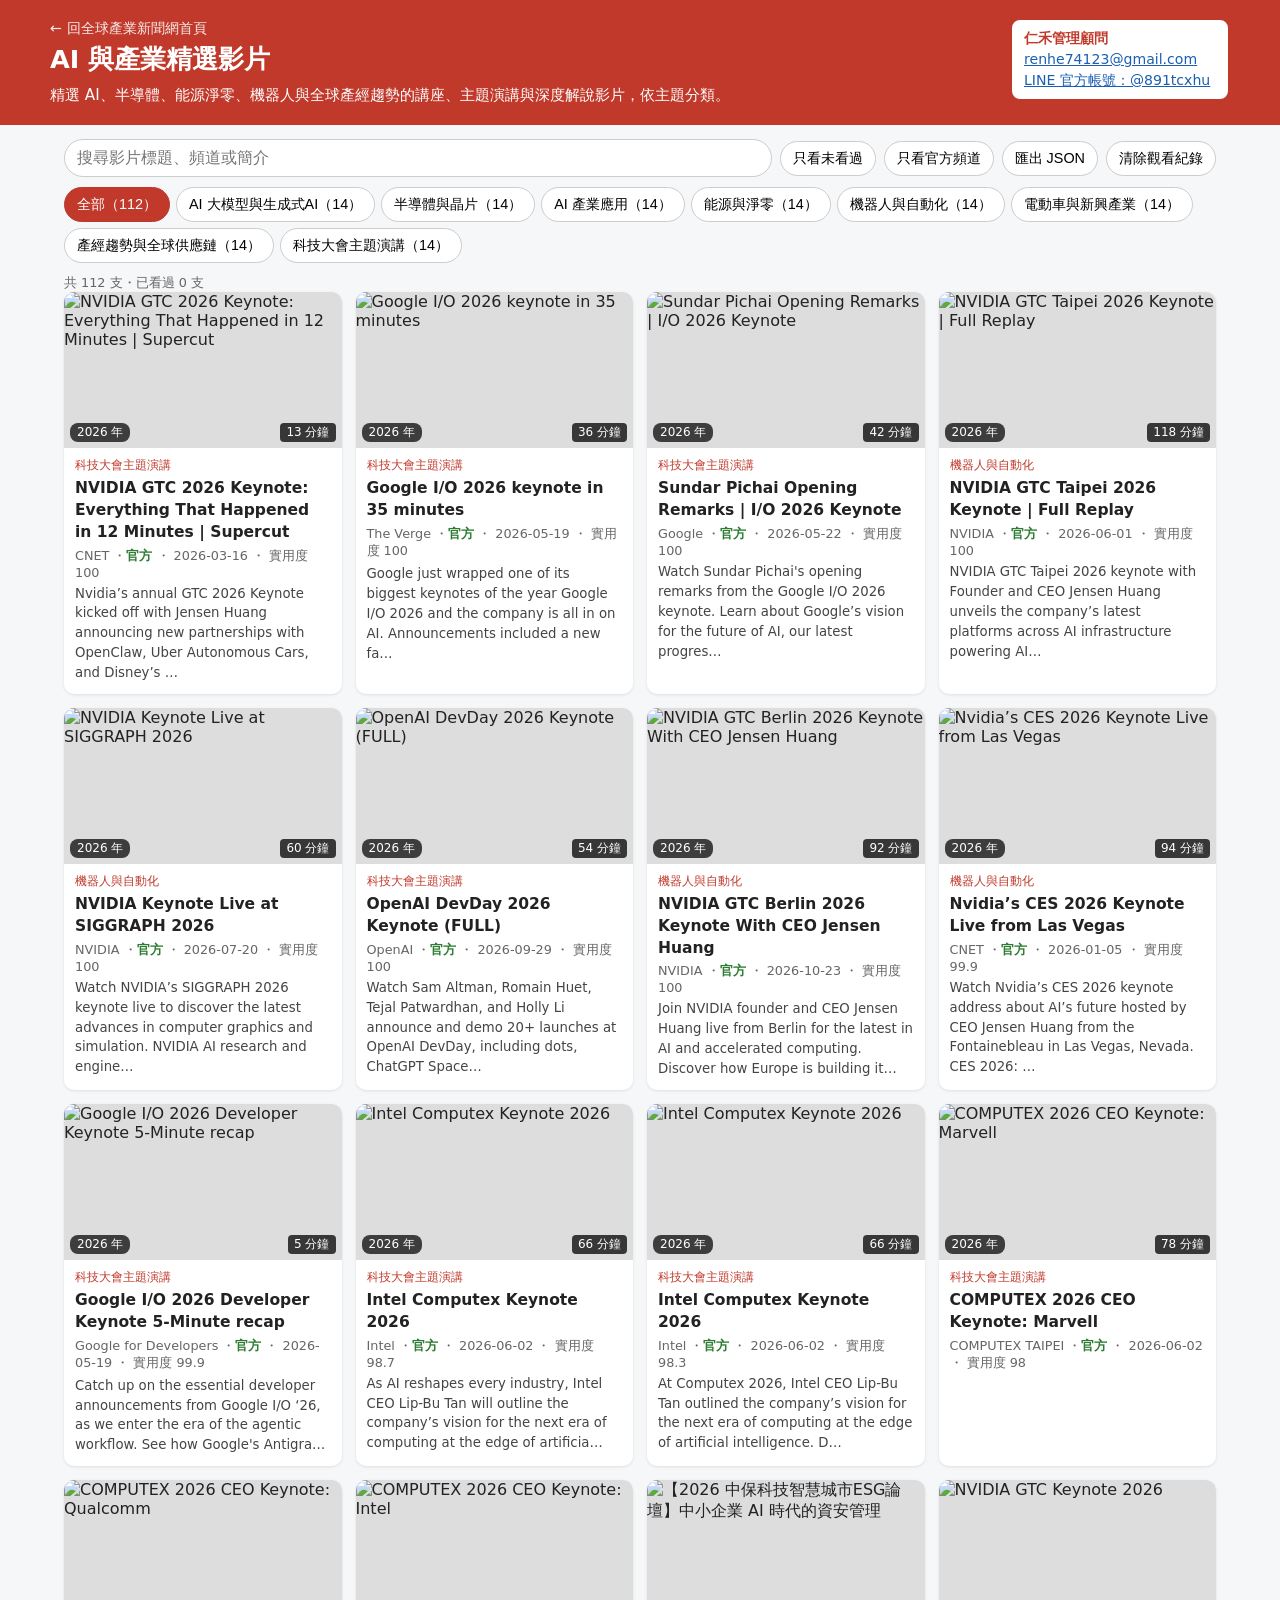
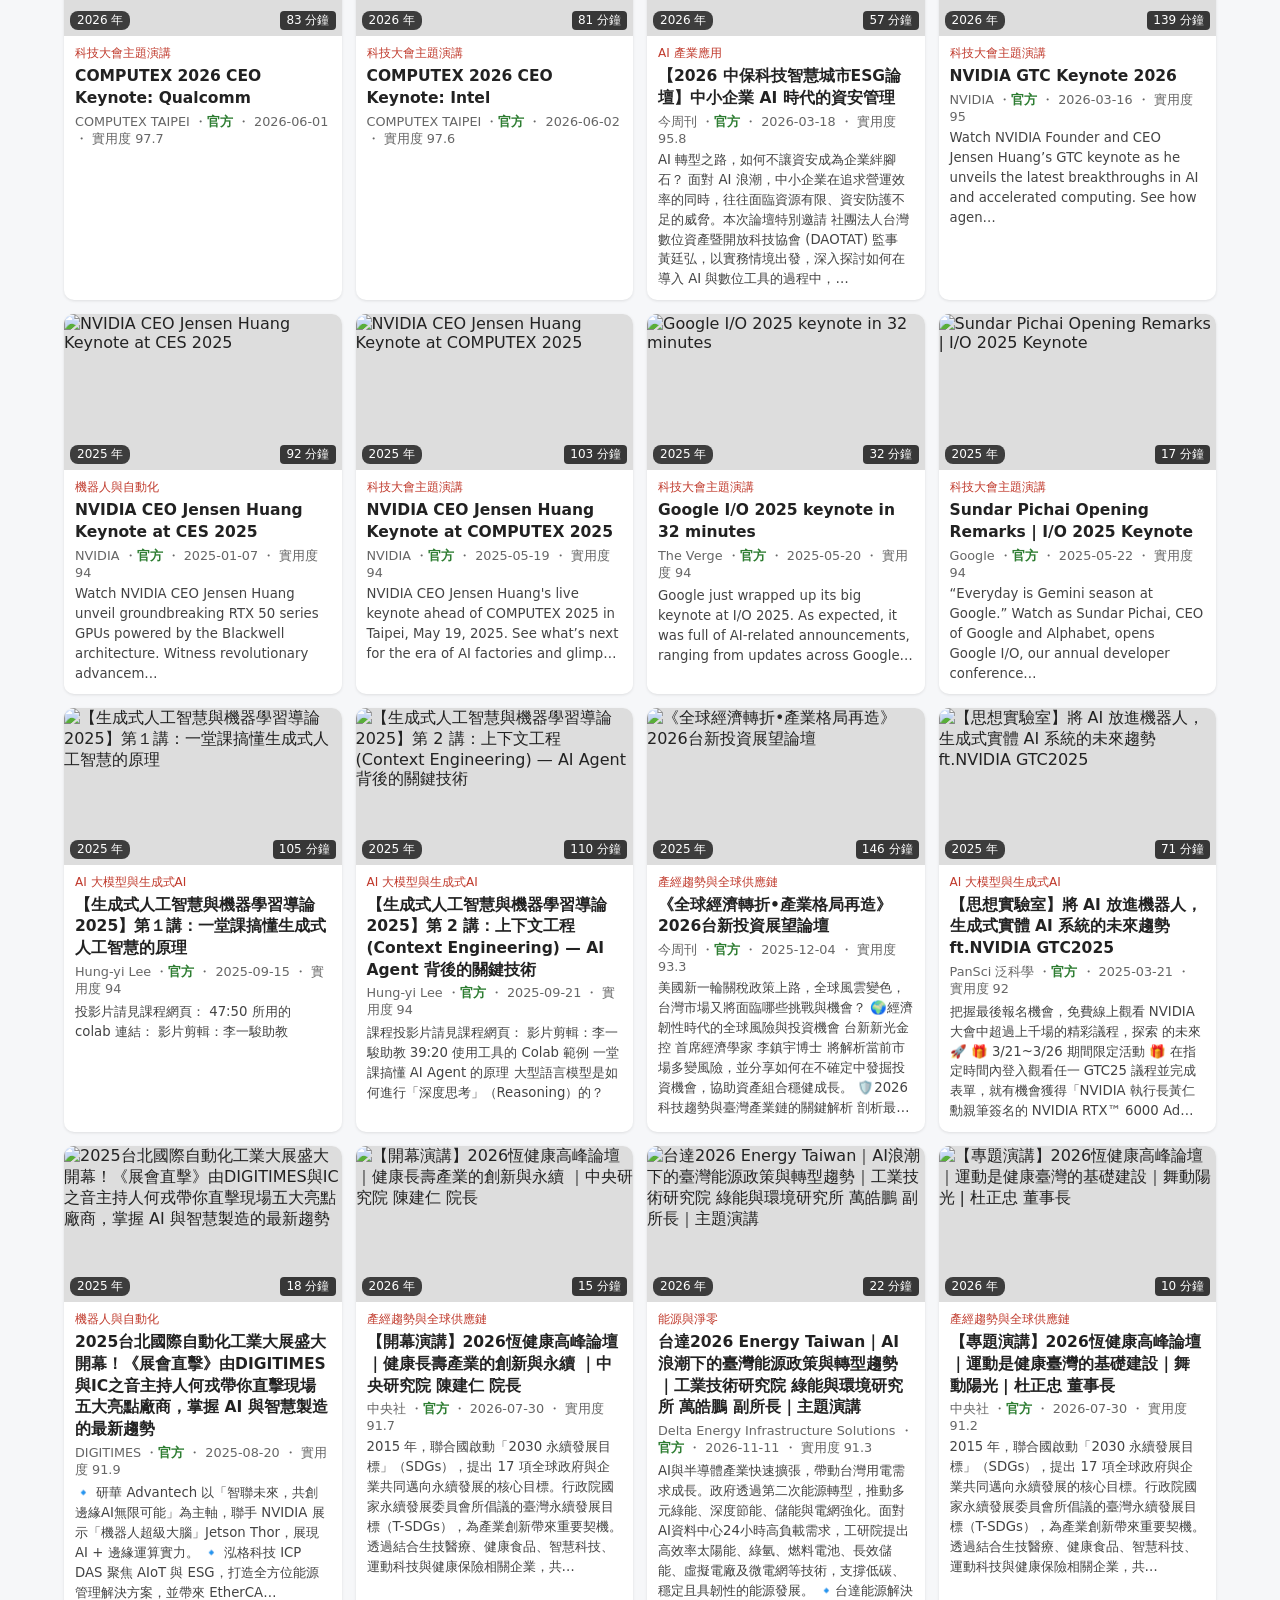
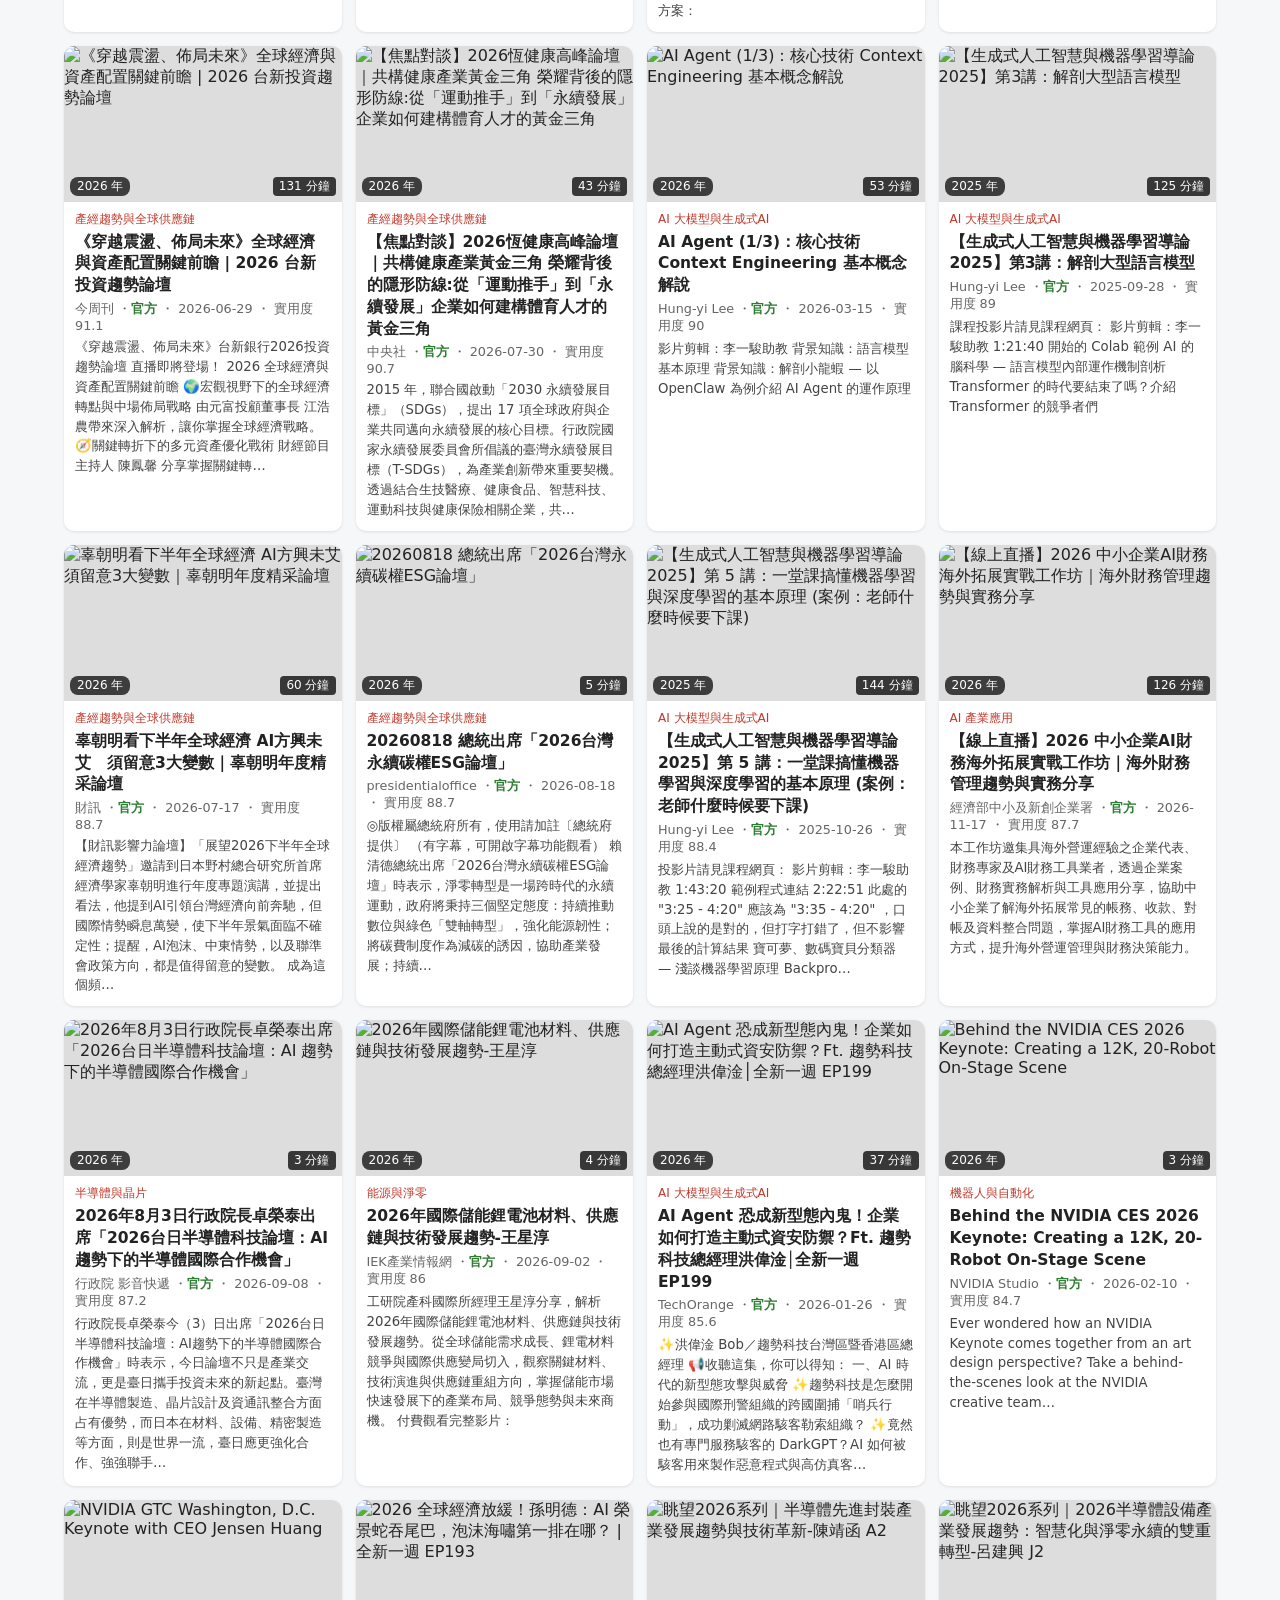
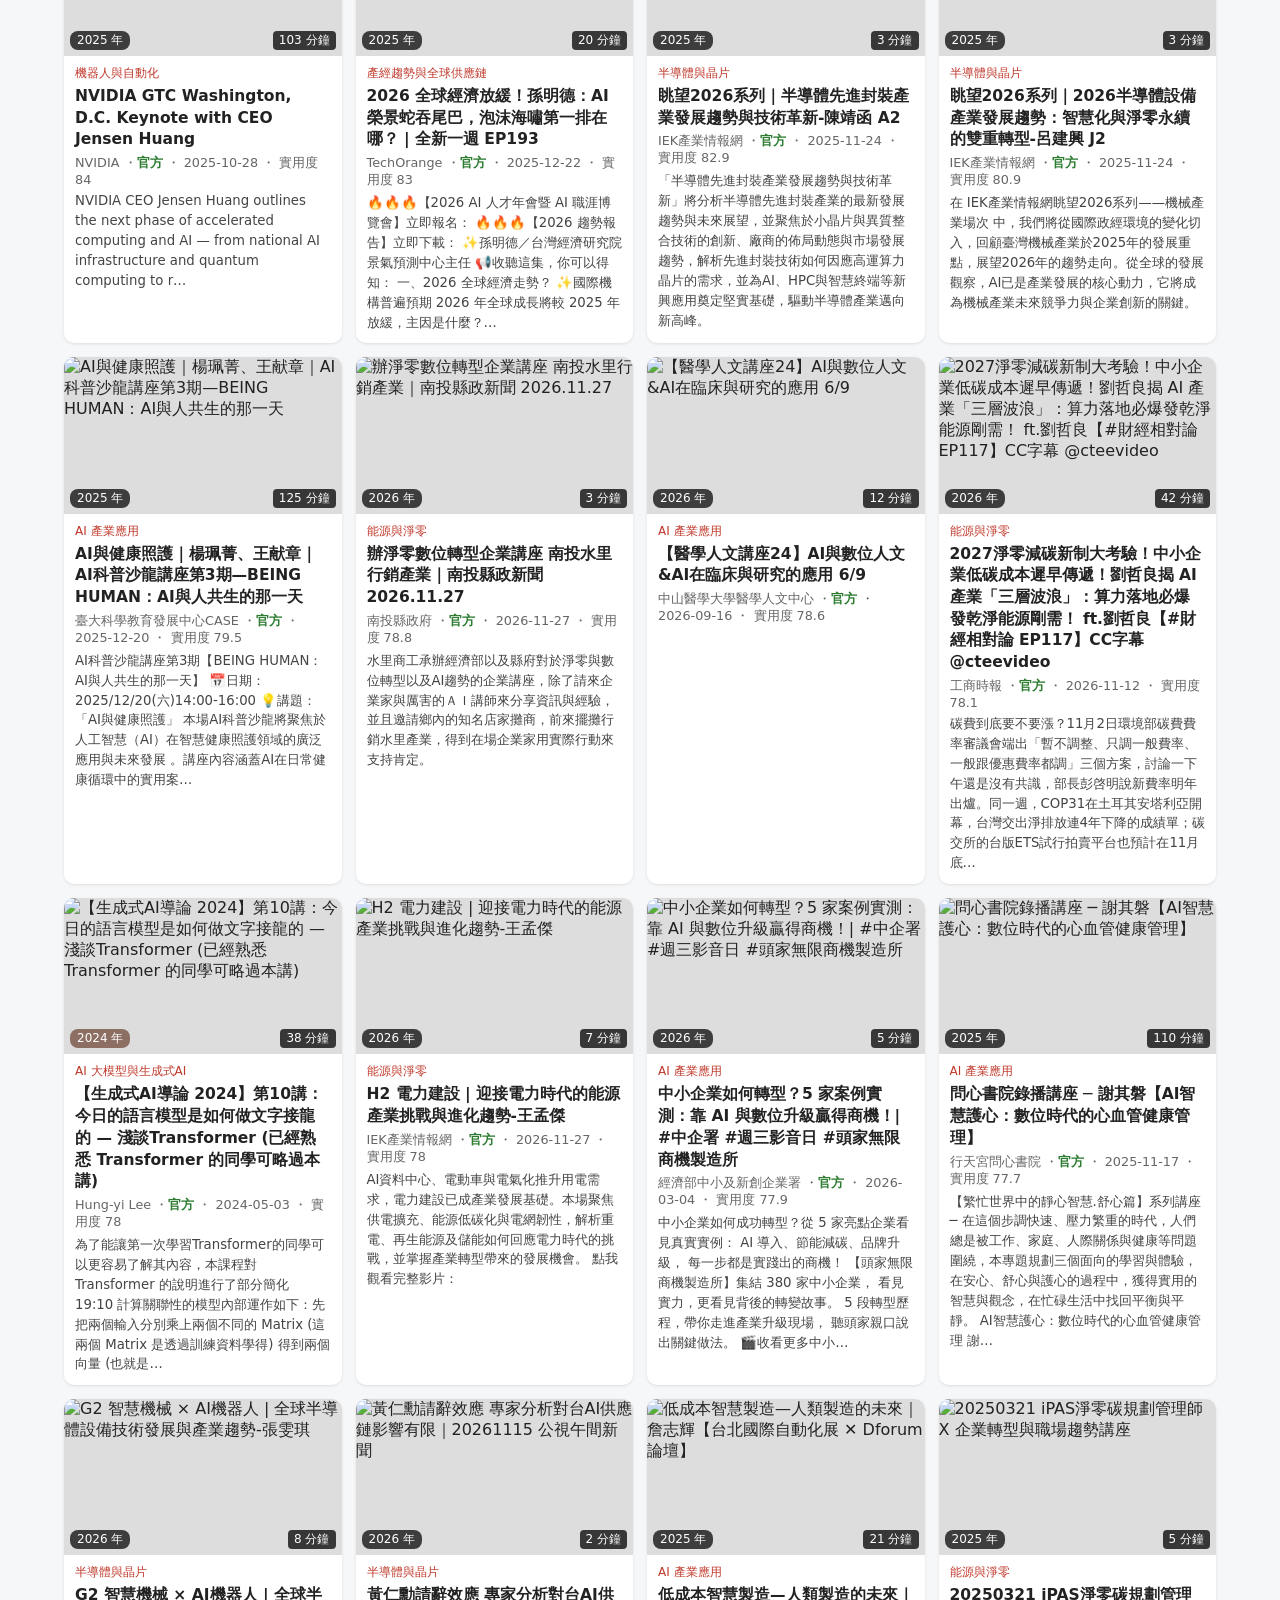
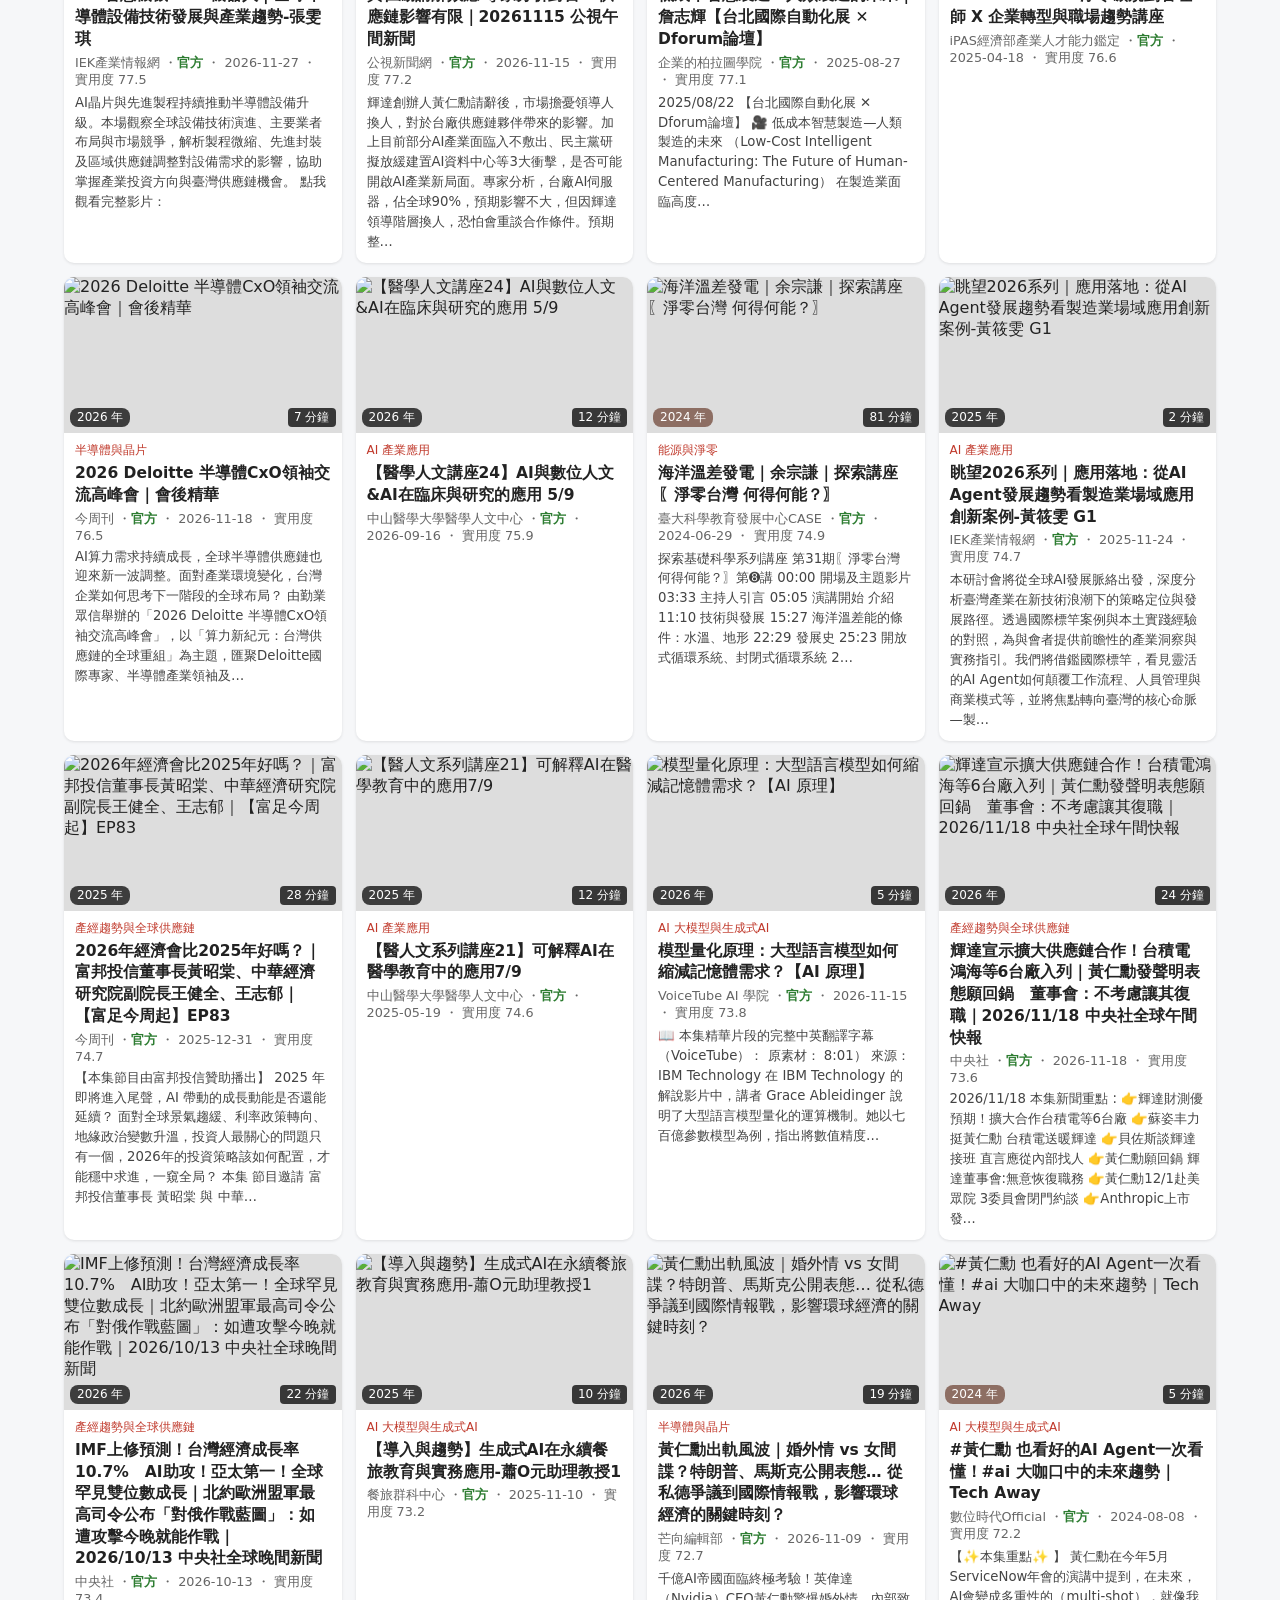
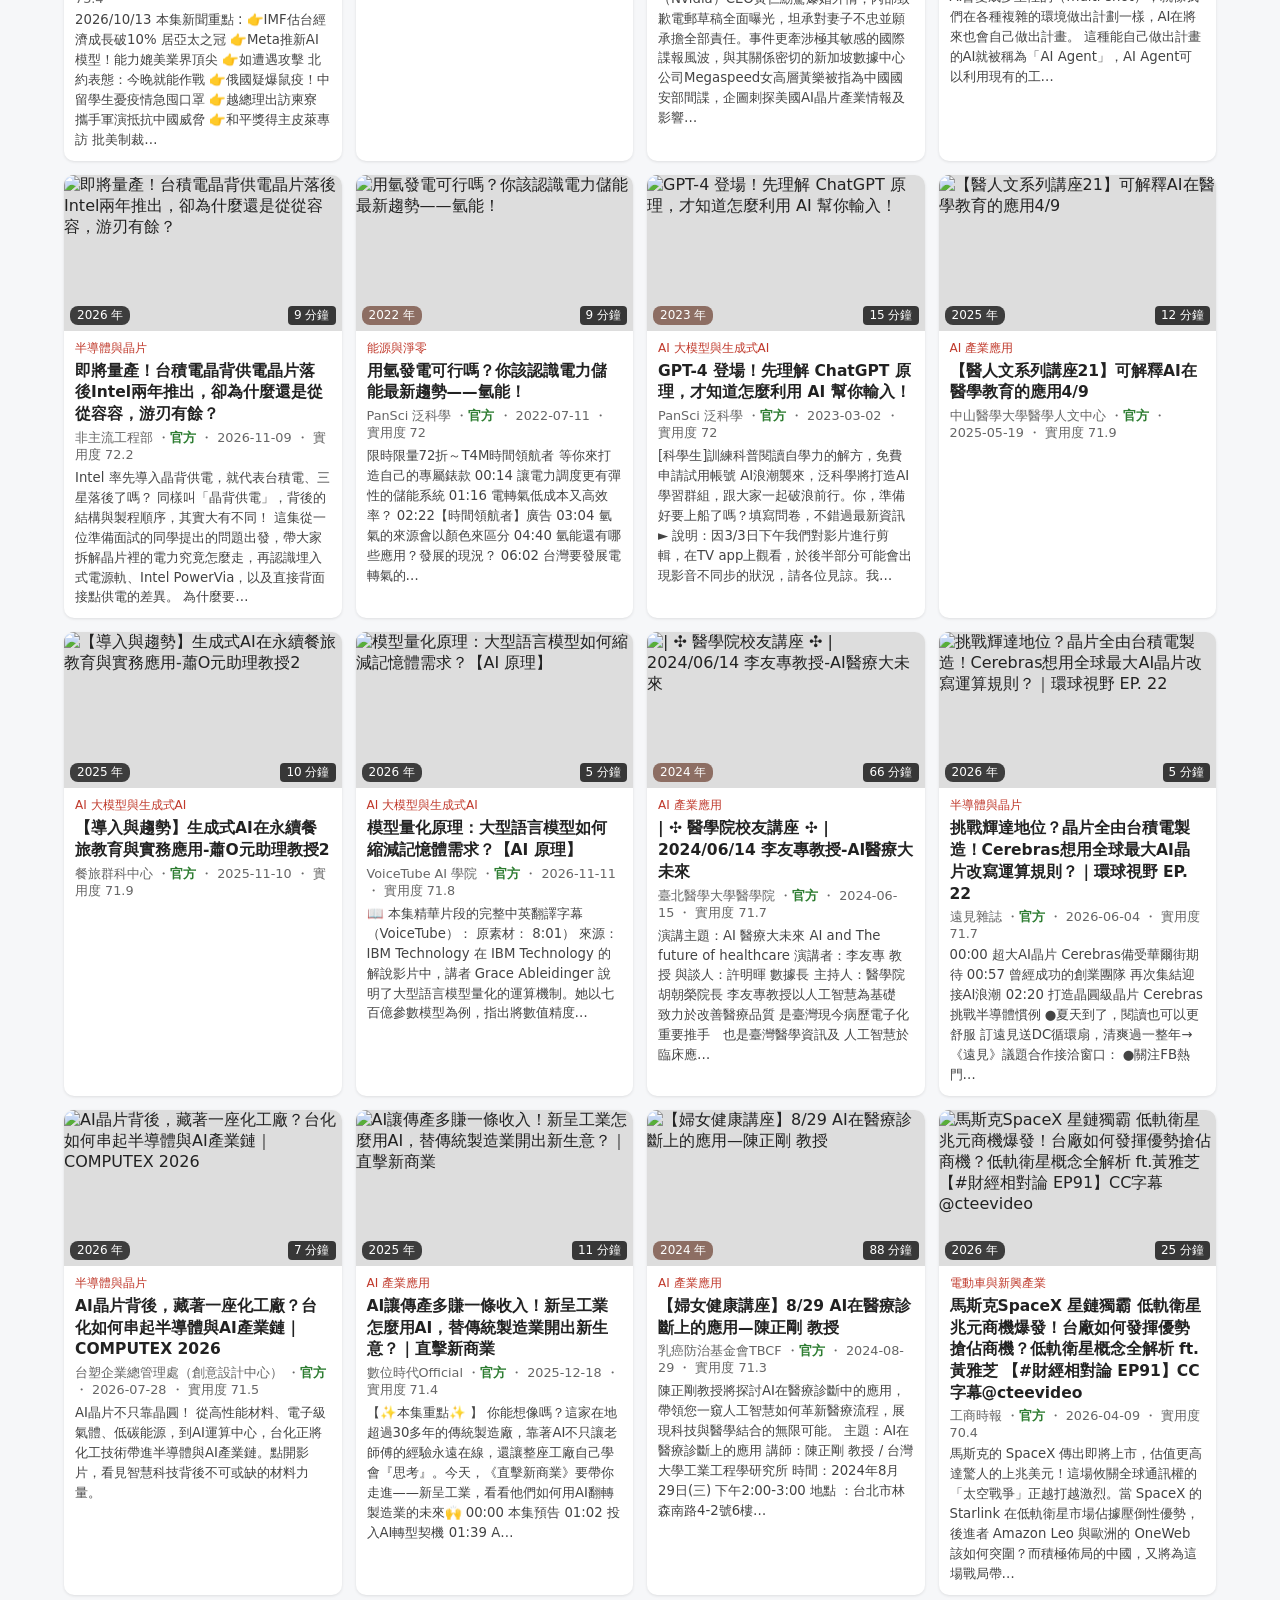
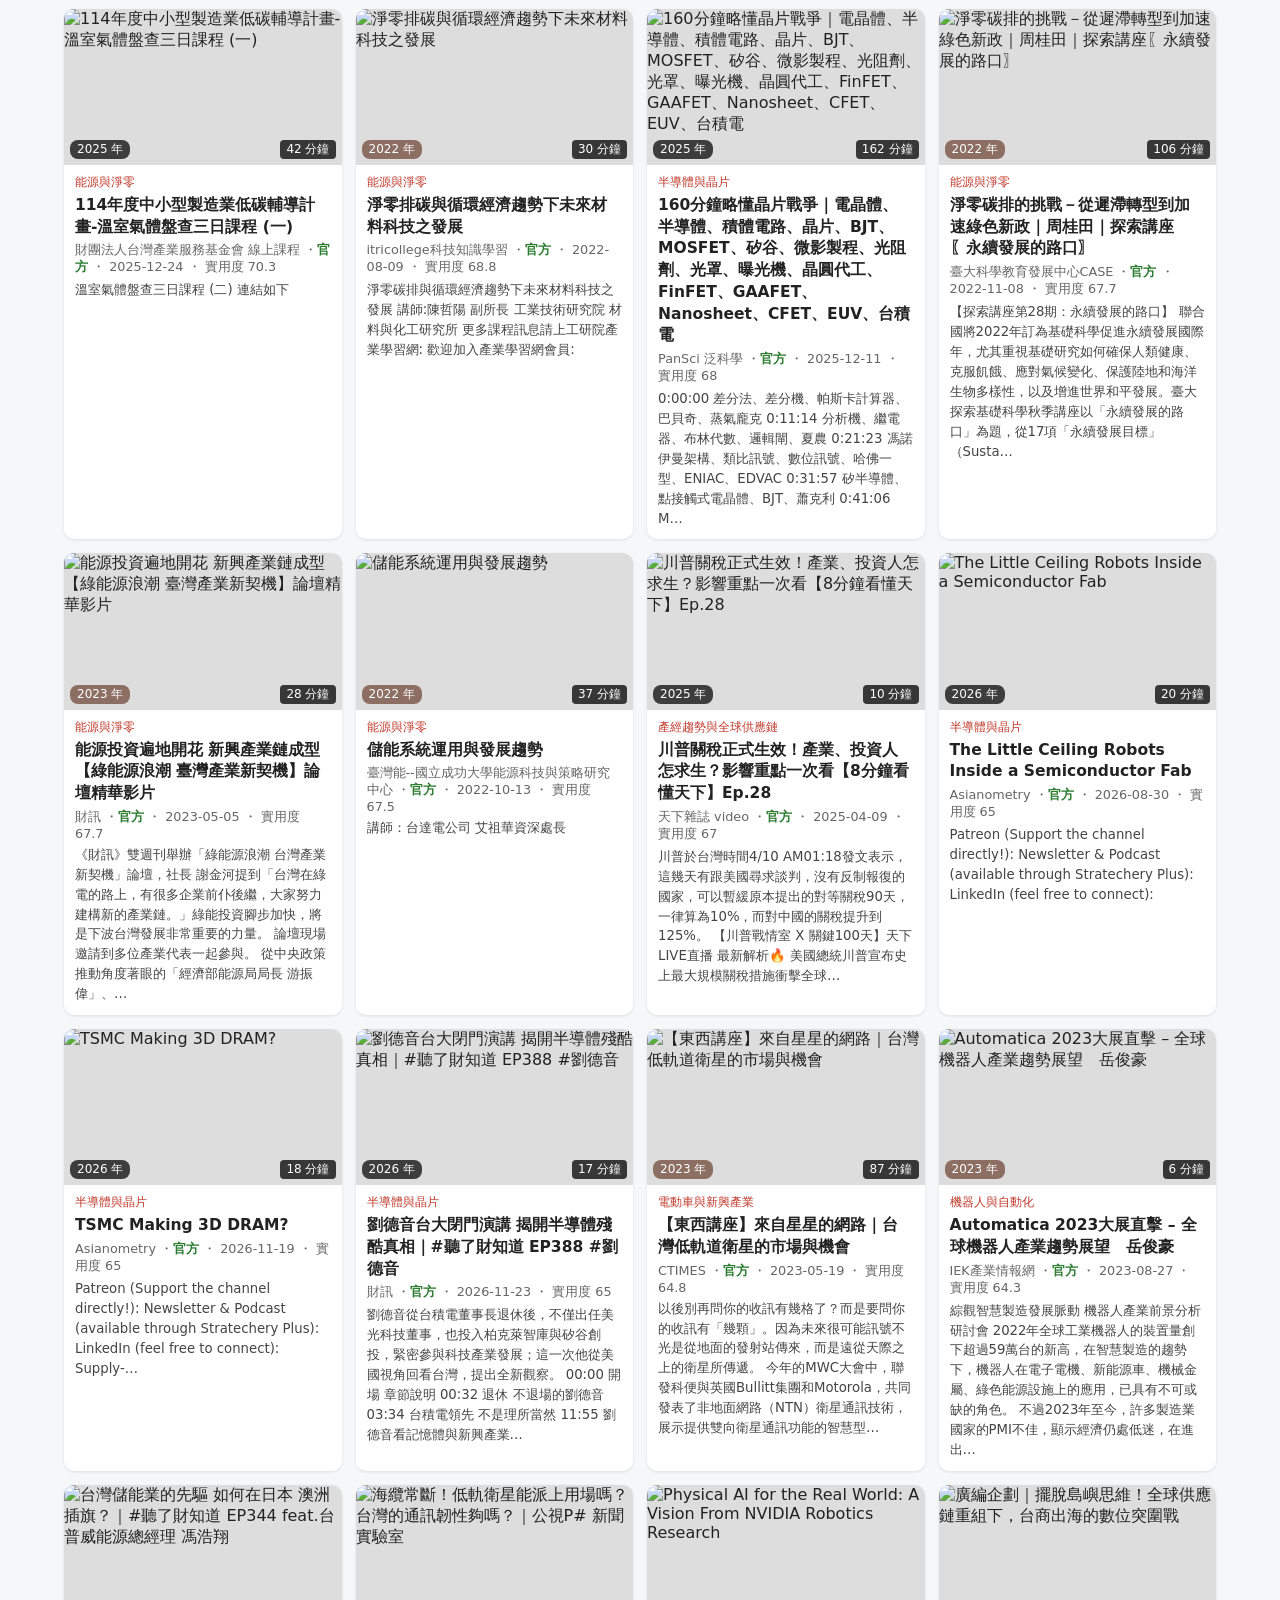
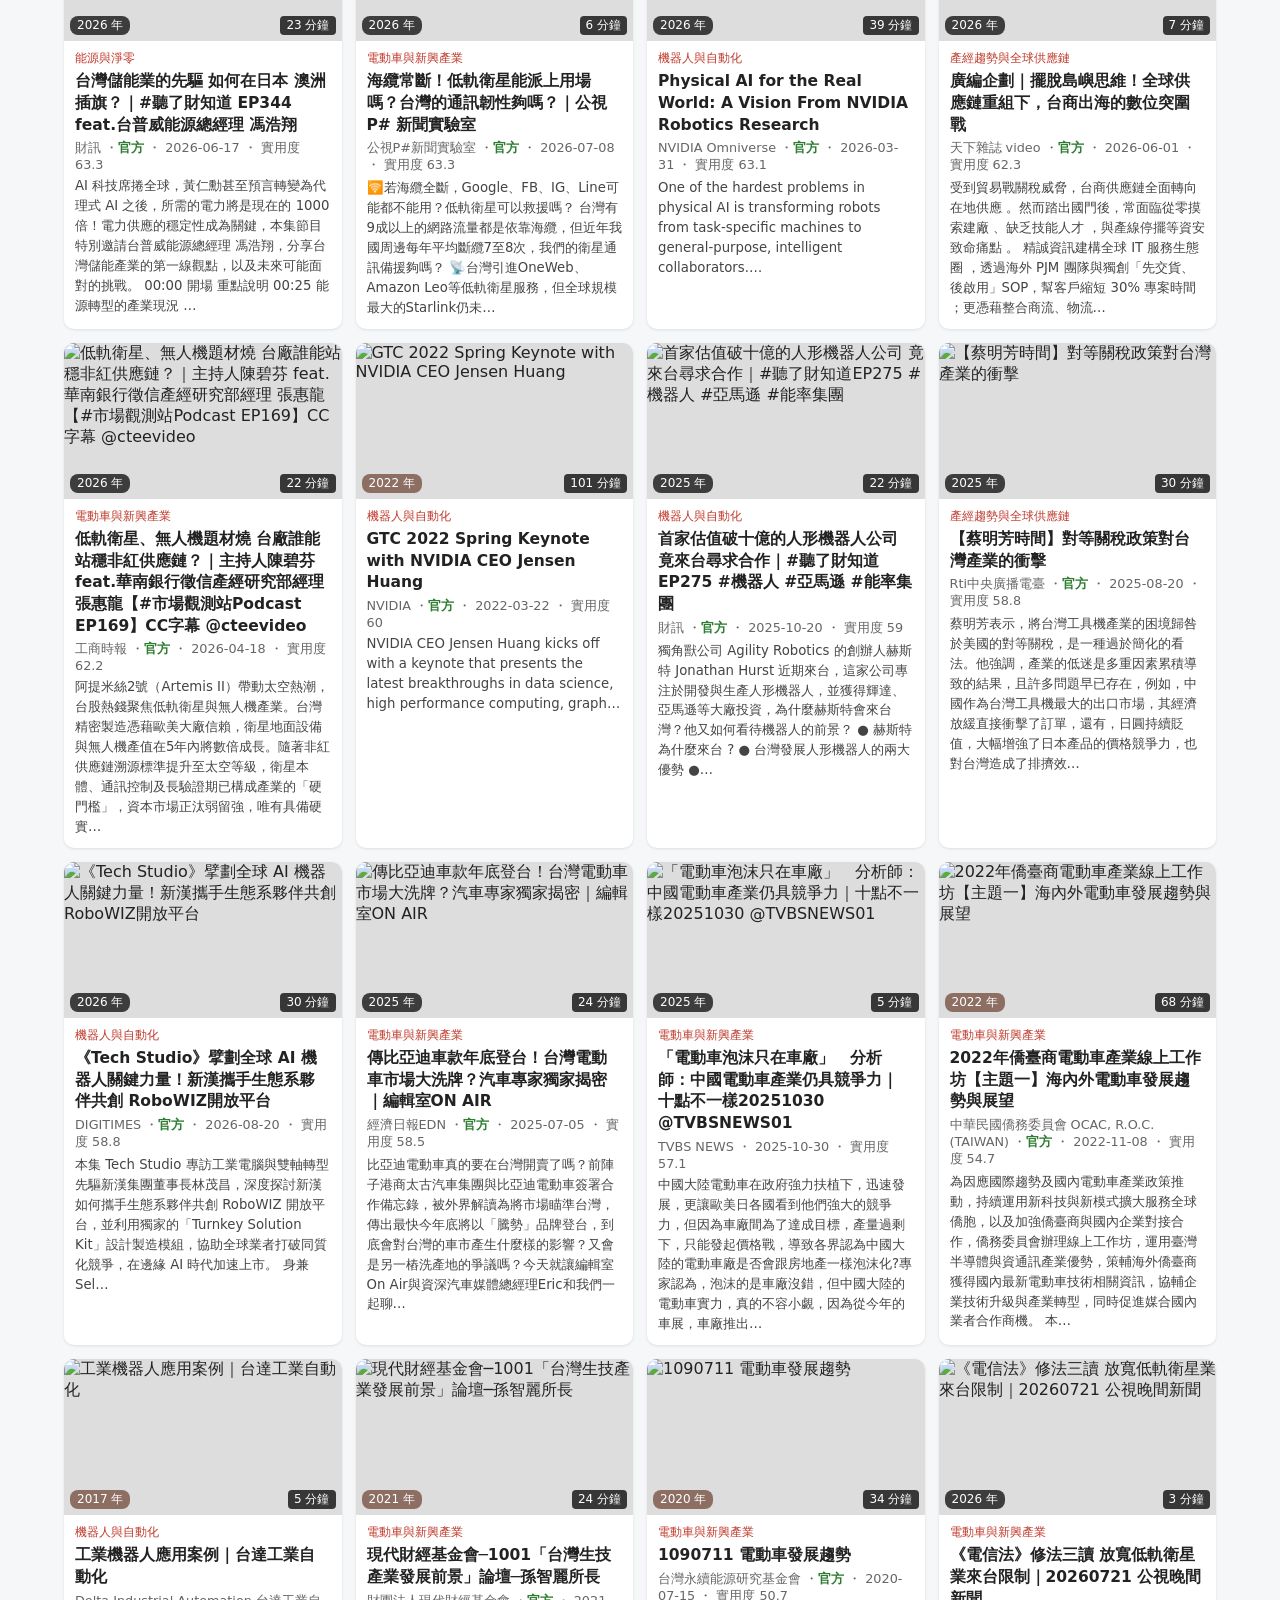
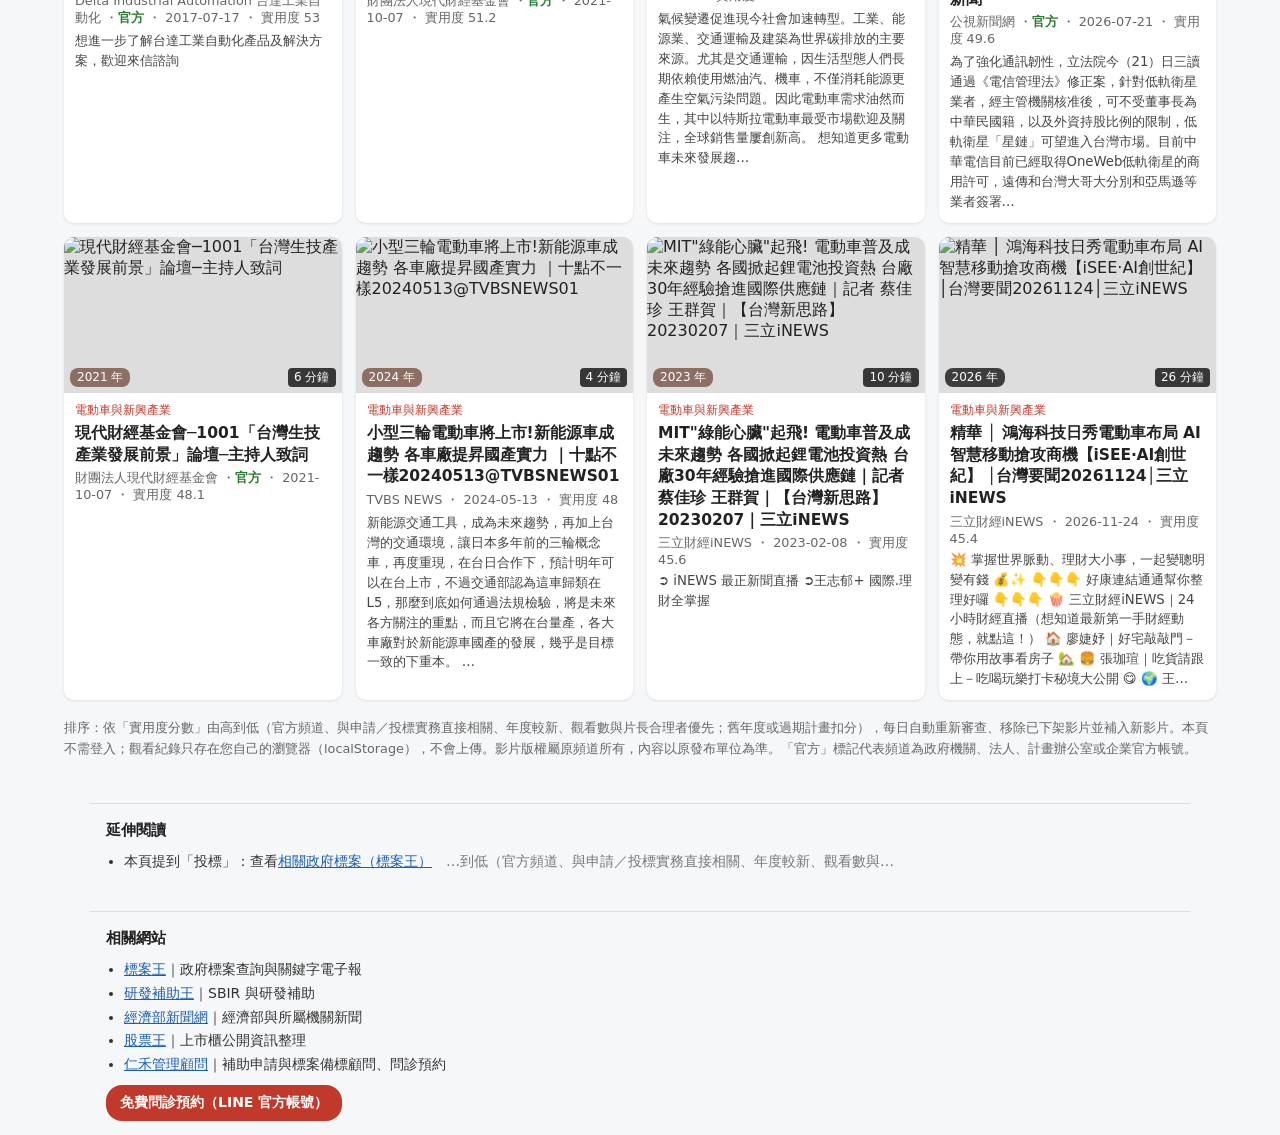
==== commit d7faec88: "新聞更新 2026-11-28 05:37" ====
--- a/videos.html
+++ b/videos.html
@@ -46,4 +46,5 @@
 $('#exp').onclick=()=>{const b=new Blob([JSON.stringify({exported:new Date().toISOString(),videos:D.v.map(v=>({...v,url:'https://www.youtube.com/watch?v='+v.id,watched:seen[v.id]||null}))},null,1)],{type:'application/json'});const a=document.createElement('a');a.href=URL.createObjectURL(b);a.download='videos_industry.json';a.click()};
 $('#clr').onclick=()=>{if(confirm('確定清除本機觀看紀錄？')){seen={};localStorage.removeItem(K);draw()}};
 chips();draw();
-</script></body></html>
+</script><!--MX:context--><section class="mx-box mx-context" aria-label="延伸閱讀"><h2>延伸閱讀</h2><ul><li>本頁提到「投標」：查看<a href="https://www.bidking.tw/">相關政府標案（標案王）</a><span style="color:#777">　…到低（官方頻道、與申請／投標實務直接相關、年度較新、觀看數與…</span></li></ul></section><!--/MX:context--><!--MX:footer--><style>.mx-box{max-width:1100px;margin:24px auto 0;padding:14px 16px;box-sizing:border-box;font-size:14px;line-height:1.7;color:#333;border-top:1px solid #ddd}.mx-box h2{font-size:15px;margin:0 0 6px;color:#222}.mx-box ul{margin:0;padding-left:18px}.mx-box a{color:#1a5fb4}.mx-cta{display:inline-block;margin-top:8px;padding:6px 14px;background:#c0392b;color:#fff!important;border-radius:16px;text-decoration:none;font-weight:bold}.mx-fab{position:fixed;right:14px;bottom:16px;z-index:9990;padding:10px 16px;background:#c0392b;color:#fff!important;border-radius:22px;box-shadow:0 2px 8px rgba(0,0,0,.25);text-decoration:none;font-weight:bold;font-size:15px}@media (max-width:860px){body{padding-bottom:96px}.geo-sum{padding-bottom:20px}.mx-fab{bottom:12px;right:12px}}@media print{.mx-fab{display:none}}</style><aside class="mx-box mx-related" aria-label="相關網站"><h2>相關網站</h2><ul><li><a href="https://www.bidking.tw/">標案王</a>｜政府標案查詢與關鍵字電子報</li><li><a href="https://web20.subsidyking.tw/">研發補助王</a>｜SBIR 與研發補助</li><li><a href="https://web8.subsidyking.tw/">經濟部新聞網</a>｜經濟部與所屬機關新聞</li><li><a href="https://web5.subsidyking.tw/">股票王</a>｜上市櫃公開資訊整理</li><li><a href="https://web18.subsidyking.tw/?utm_source=web6.subsidyking.tw&utm_medium=matrix">仁禾管理顧問</a>｜補助申請與標案備標顧問、問診預約</li></ul><a class="mx-cta" href="https://line.me/R/ti/p/@891tcxhu" target="_blank" rel="noopener" onclick="if(window.gtag)gtag('event','click_consult',{site:'web6.subsidyking.tw'})">免費問診預約（LINE 官方帳號）</a></aside><!--/MX:footer-->
+</body></html>
